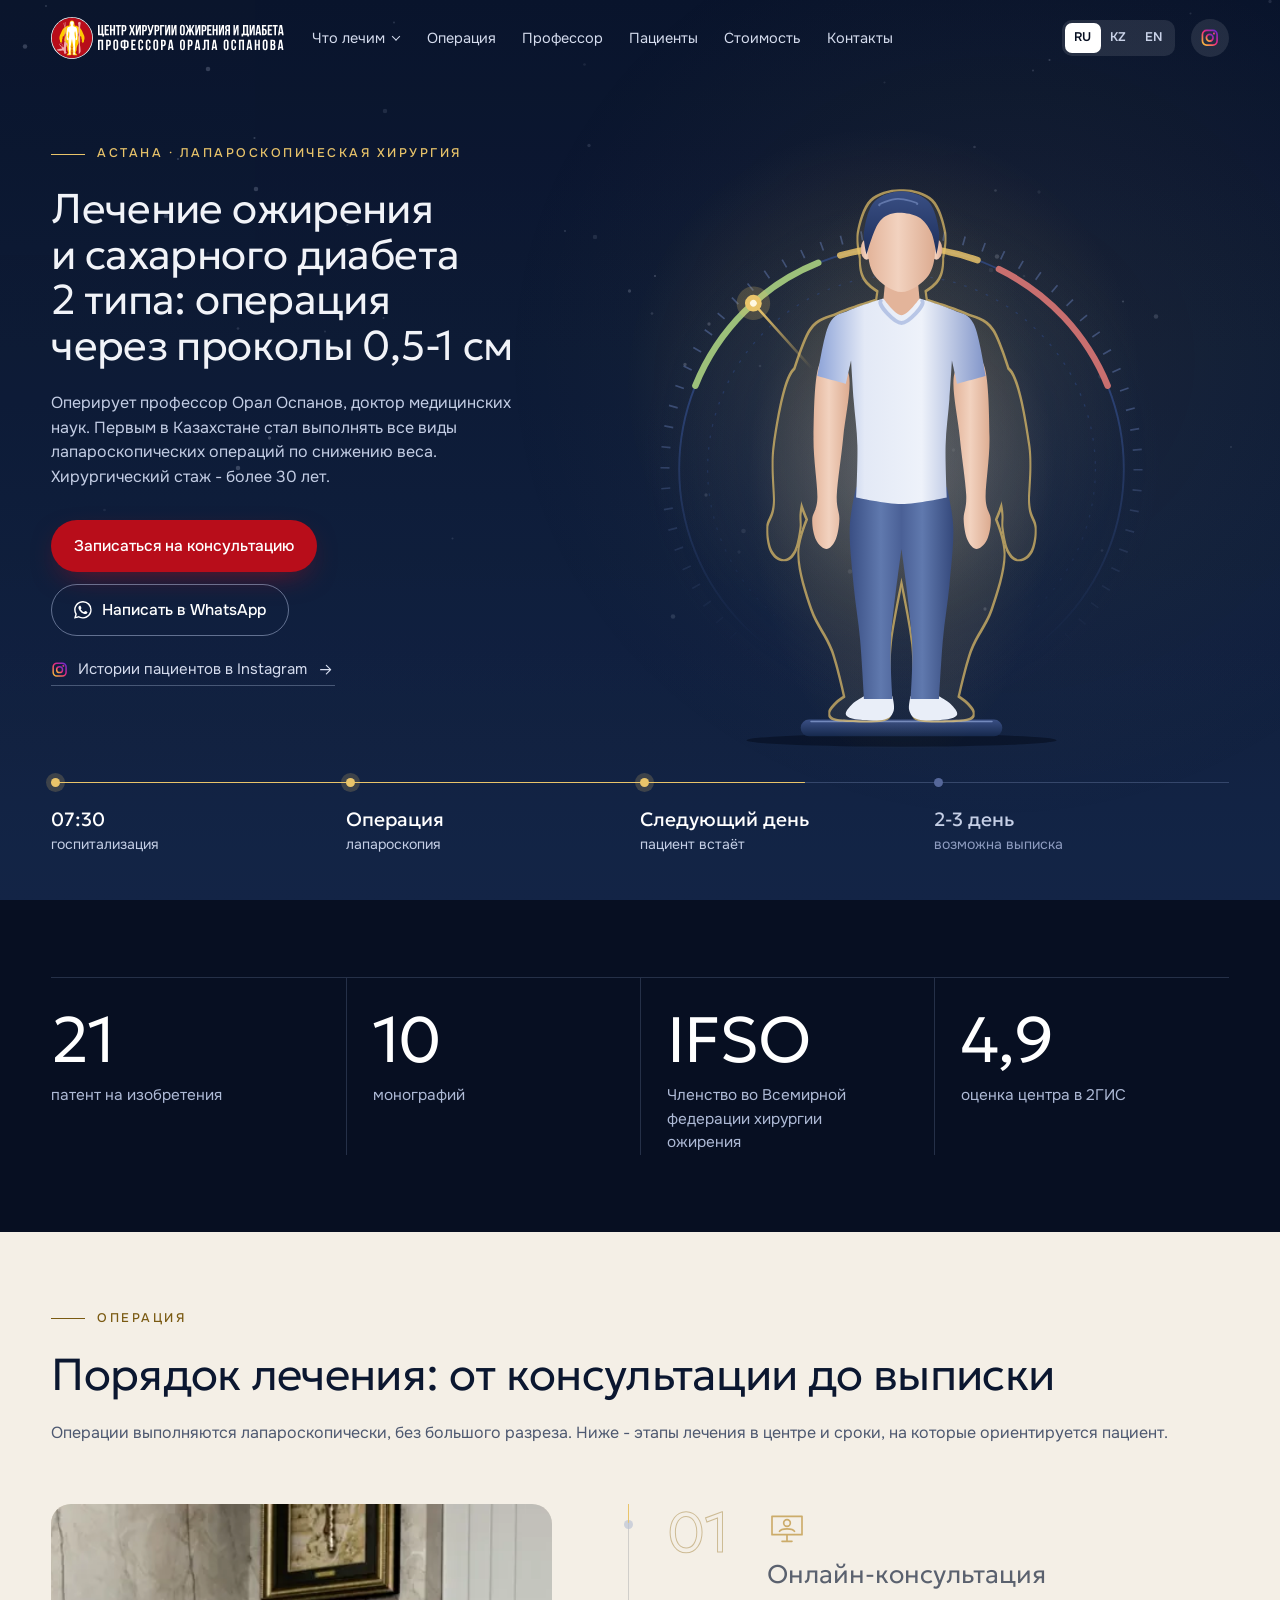
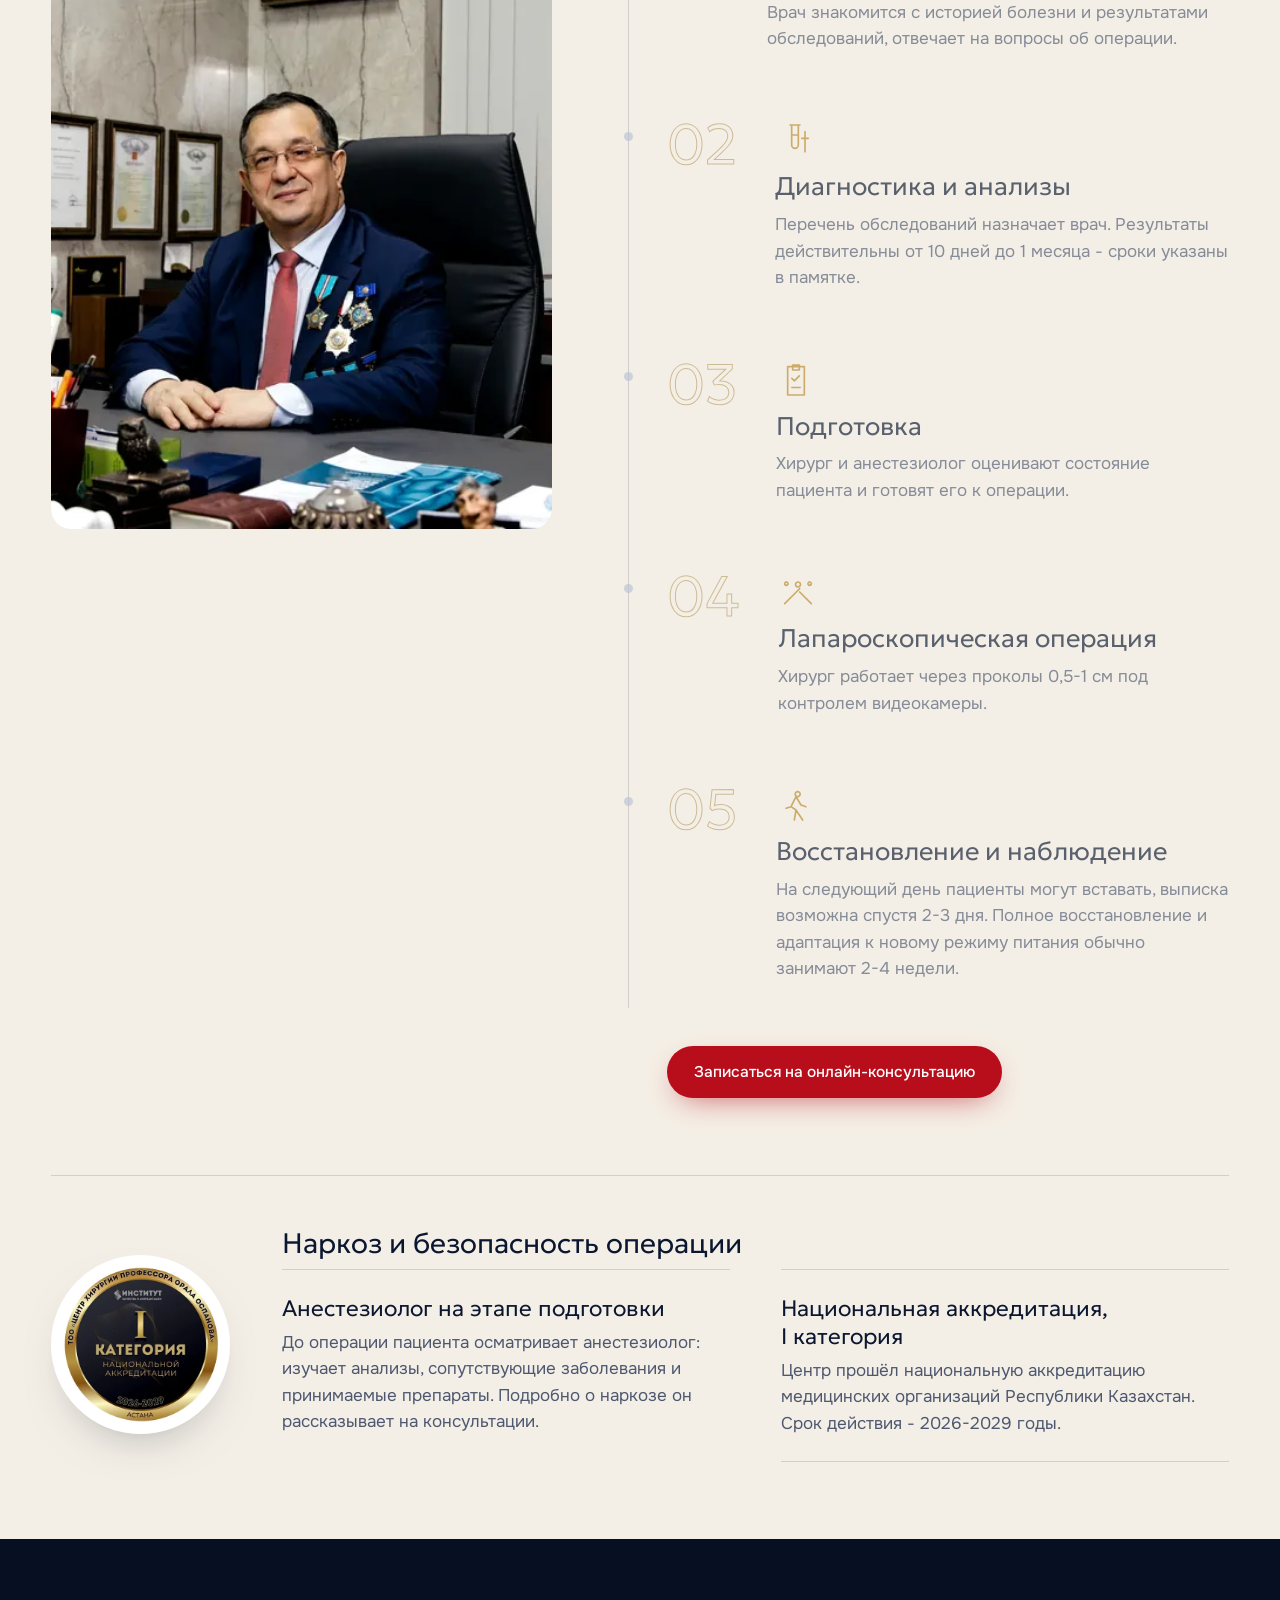
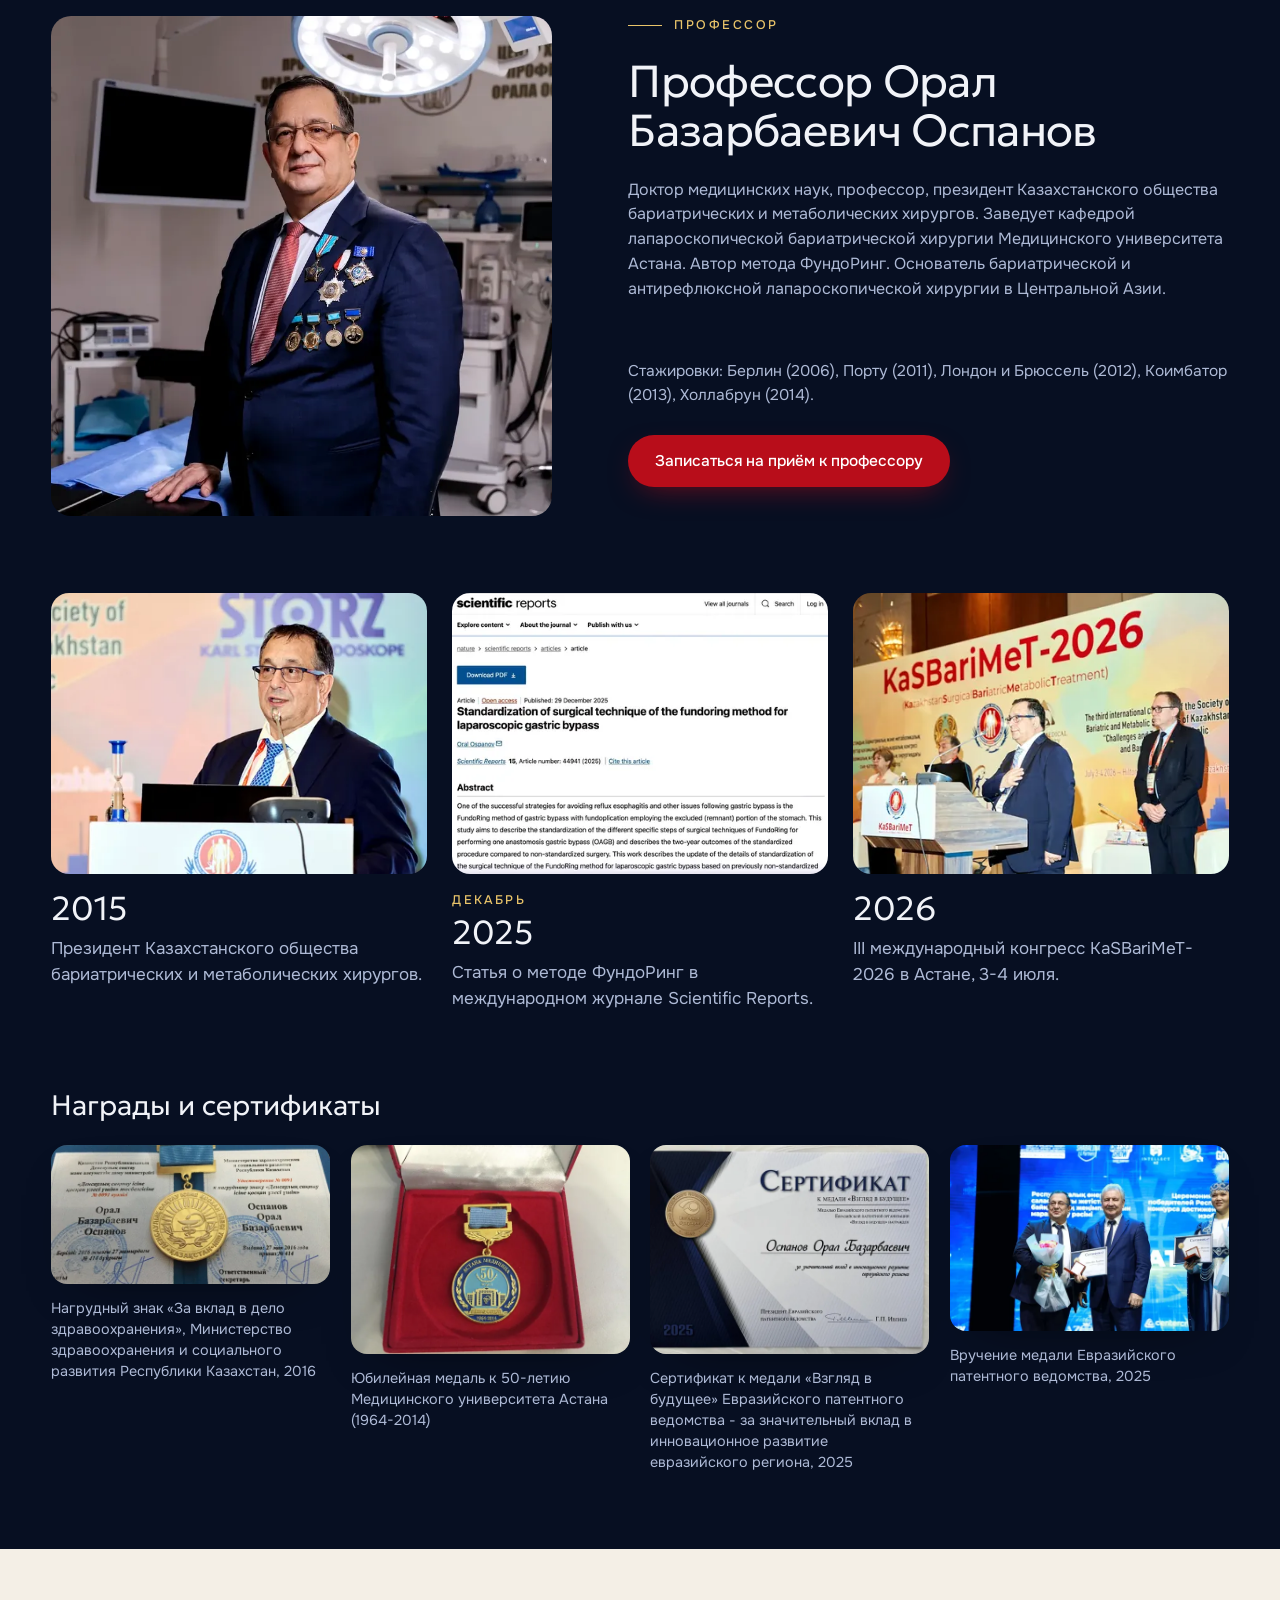
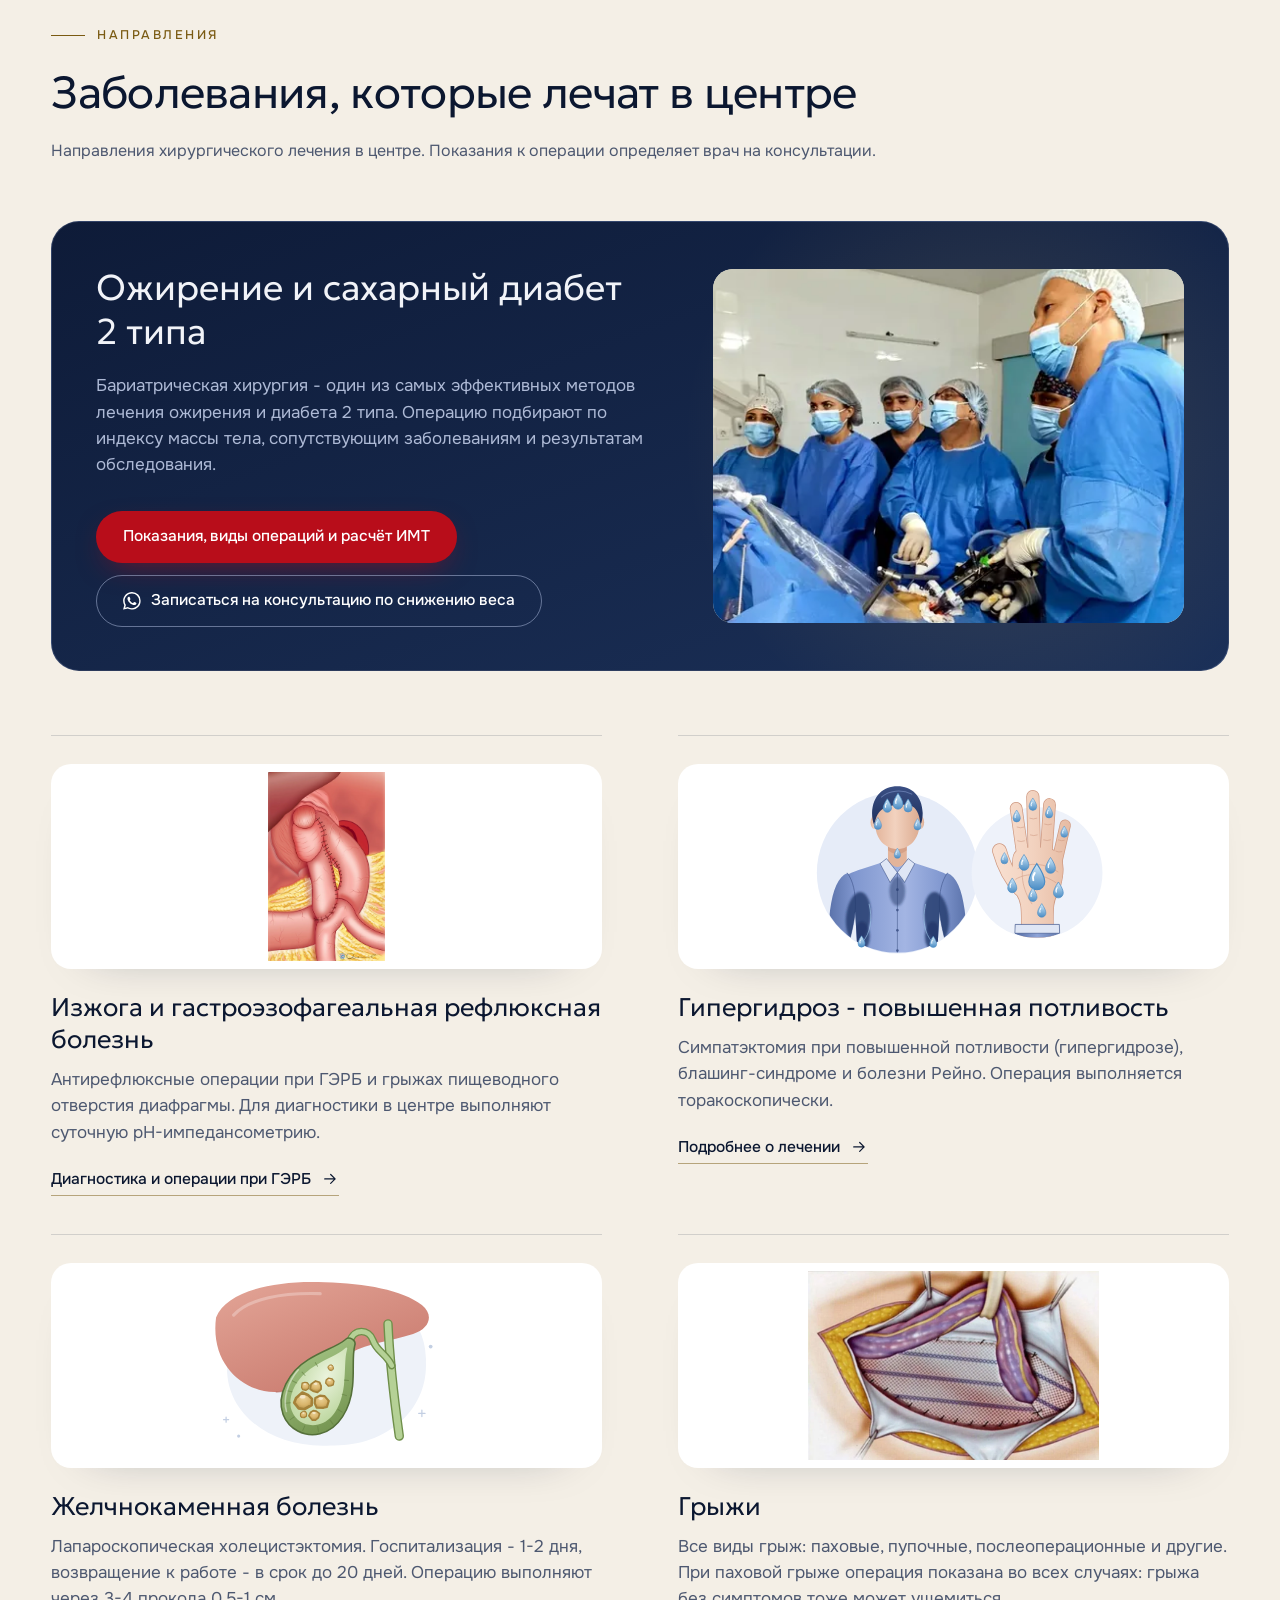
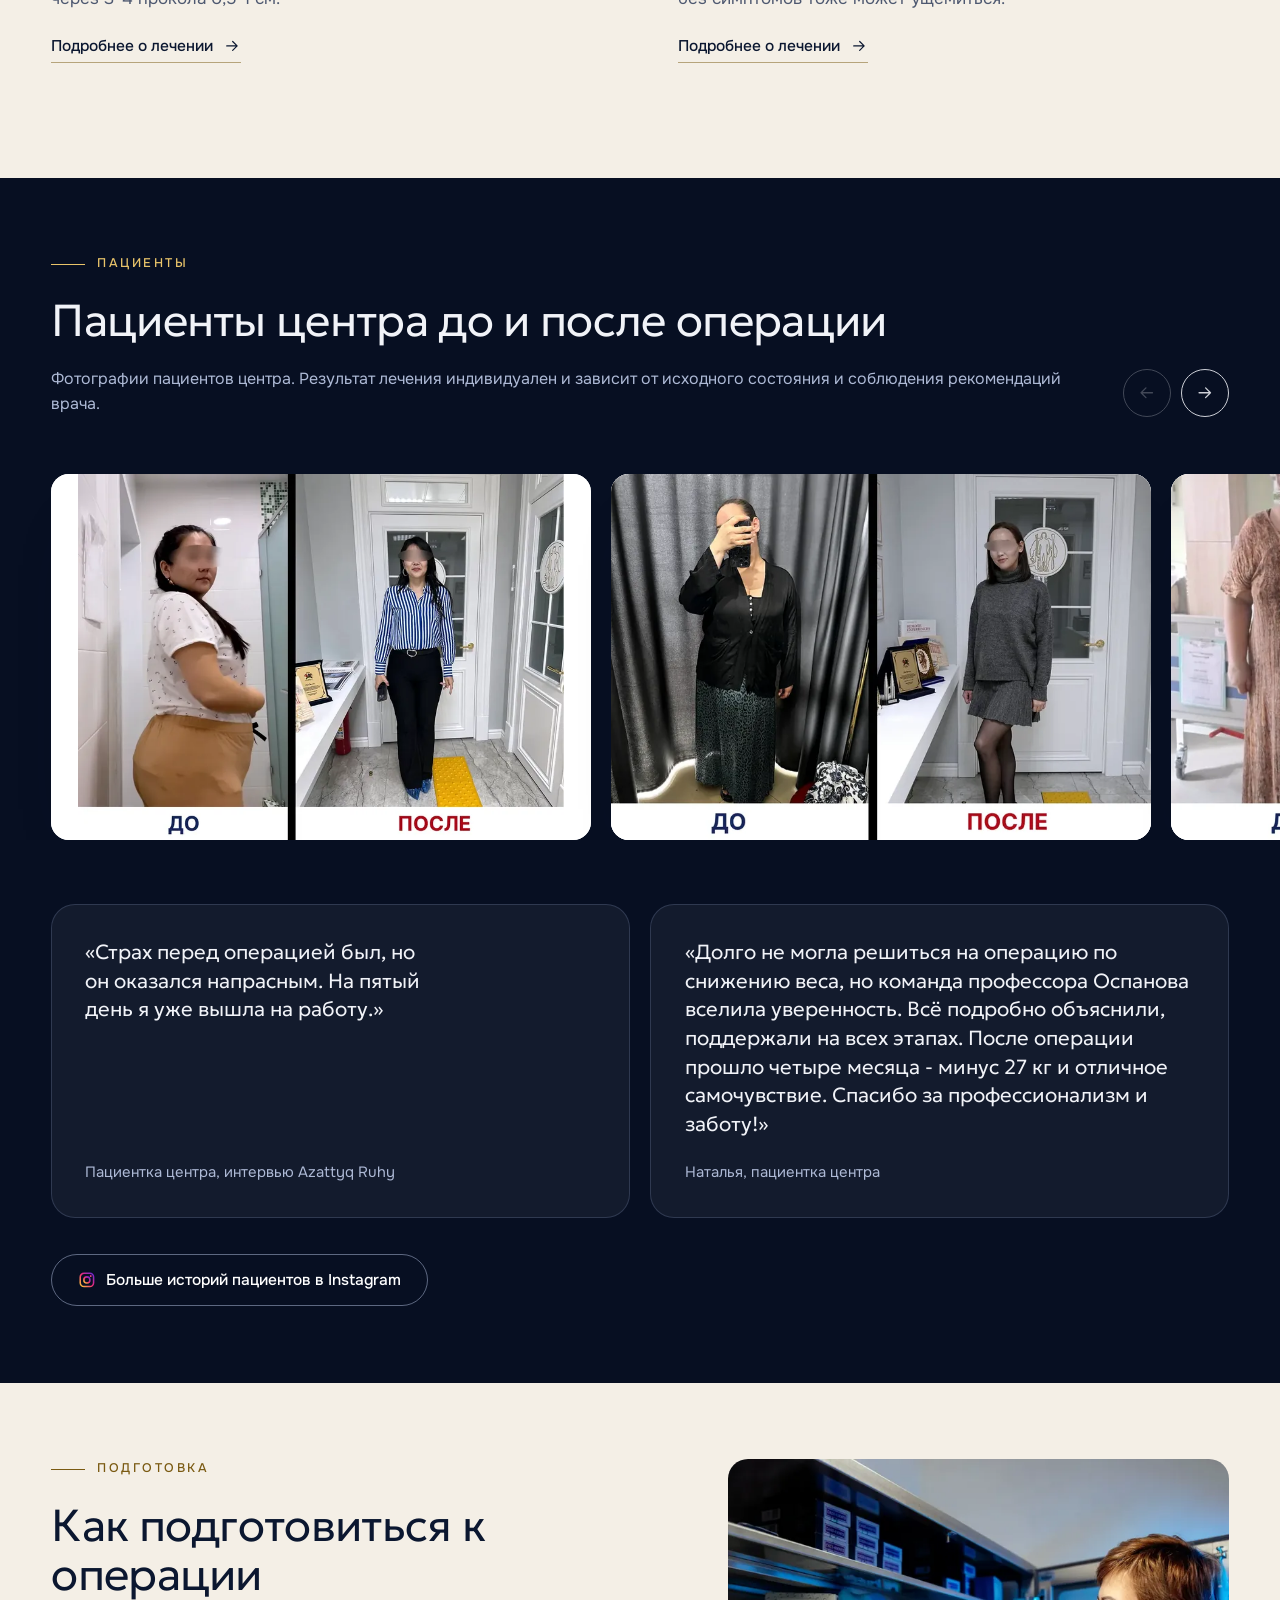
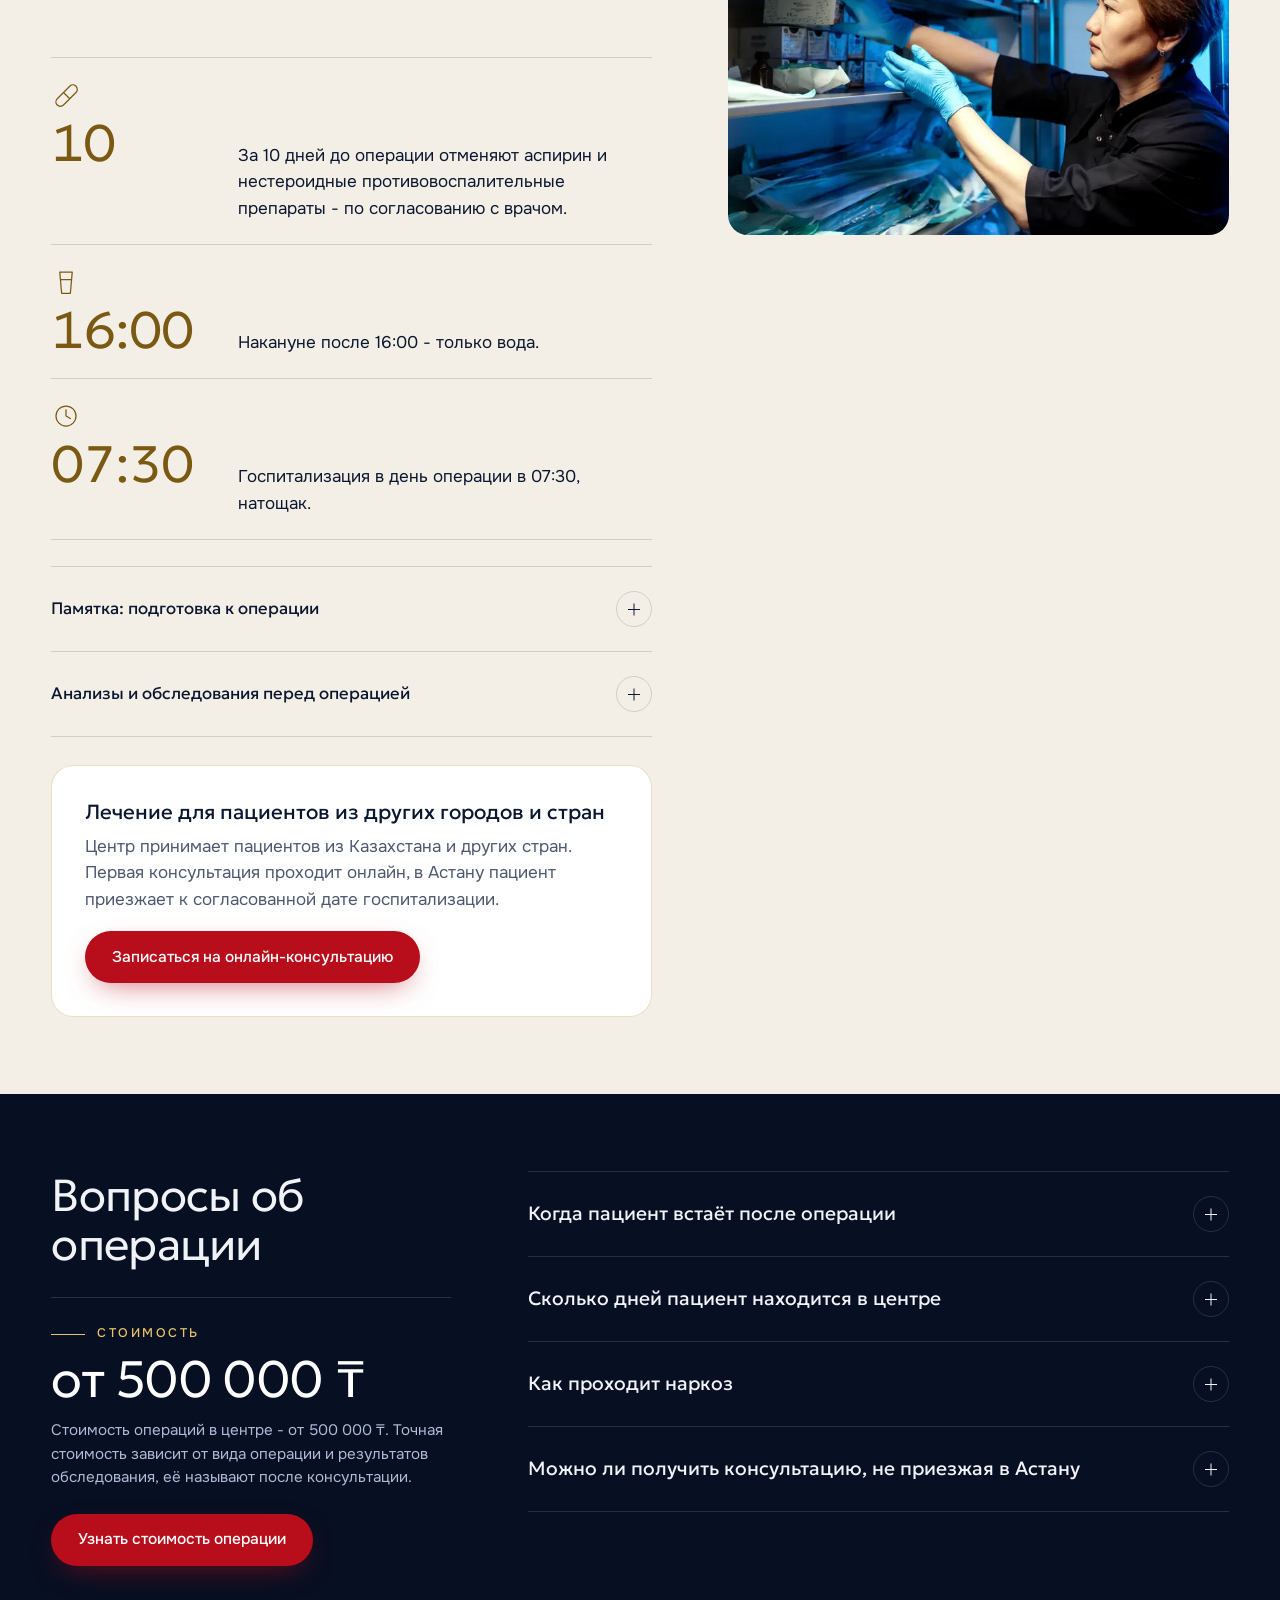
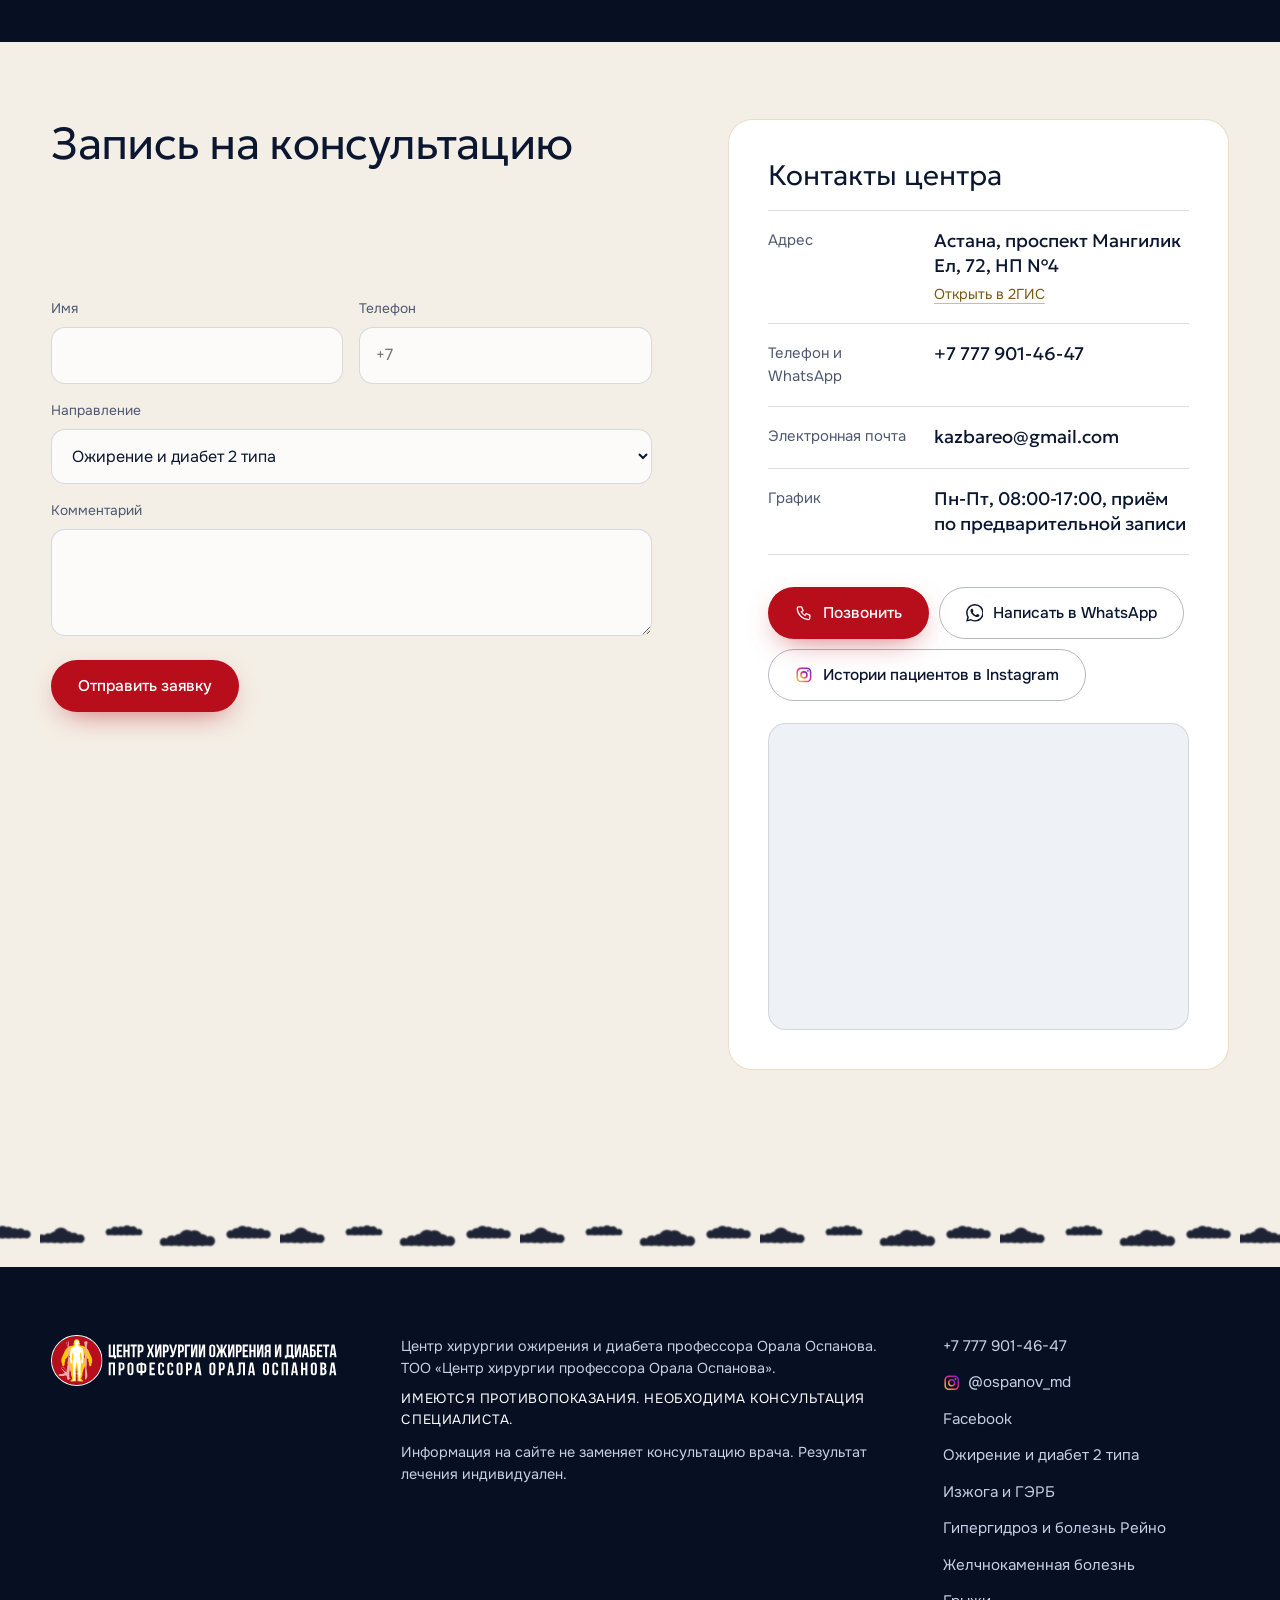
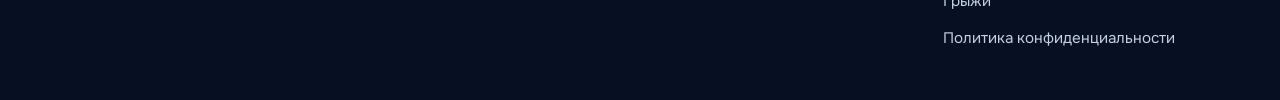
==== index.html @ ce01ac43 "Награды без обрезки, плавная загрузка первого экрана" ====
<!doctype html>
<html lang="ru">
<head>
<meta charset="utf-8">
<meta name="viewport" content="width=device-width, initial-scale=1, viewport-fit=cover">
<title>Лечение ожирения и сахарного диабета 2 типа в Астане - Центр хирургии профессора Орала Оспанова</title>
<meta name="description" content="Лапароскопические операции при ожирении и сахарном диабете 2 типа, ГЭРБ, гипергидрозе и желчнокаменной болезни. Оперирует профессор Орал Оспанов, стаж более 30 лет. Астана, Мангилик Ел 72. Стоимость - от 500 000 ₸.">
<meta property="og:type" content="website">
<meta property="og:title" content="Центр хирургии ожирения и диабета профессора Орала Оспанова, Астана">
<meta property="og:description" content="Операции через проколы 0,5-1 см. Запись на консультацию по телефону и в WhatsApp.">
<link rel="canonical" href="https://ospanovoral.kz/">
<link rel="alternate" hreflang="ru" href="https://ospanovoral.kz/">
<link rel="alternate" hreflang="x-default" href="https://ospanovoral.kz/">
<meta name="format-detection" content="telephone=no">
<meta property="og:url" content="https://ospanovoral.kz/">
<meta property="og:site_name" content="Центр хирургии профессора Орала Оспанова">
<meta property="og:locale" content="ru_RU">
<meta property="og:image" content="https://ospanovoral.kz/assets/img/og-image.jpg">
<meta property="og:image:width" content="1200">
<meta property="og:image:height" content="630">
<meta property="og:image:alt" content="Центр хирургии ожирения и диабета профессора Орала Оспанова, Астана">
<meta name="twitter:card" content="summary_large_image">
<meta name="twitter:title" content="Центр хирургии ожирения и диабета профессора Орала Оспанова, Астана">
<meta name="twitter:description" content="Операции через проколы 0,5-1 см. Запись на консультацию по телефону и в WhatsApp.">
<meta name="twitter:image" content="https://ospanovoral.kz/assets/img/og-image.jpg">
<meta name="theme-color" content="#070f22">
<link rel="icon" href="favicon.ico" sizes="any">
<link rel="icon" href="assets/img/favicon.svg" type="image/svg+xml">
<link rel="icon" href="assets/img/favicon-32.png" type="image/png" sizes="32x32">
<link rel="icon" href="assets/img/favicon-16.png" type="image/png" sizes="16x16">
<link rel="apple-touch-icon" href="assets/img/apple-touch-icon.png" sizes="180x180">
<link rel="preload" href="assets/fonts/geologica-cyrillic.woff2" as="font" type="font/woff2" crossorigin>
<link rel="preload" href="assets/fonts/onest-cyrillic.woff2" as="font" type="font/woff2" crossorigin>
<link rel="stylesheet" href="styles.css?v=20261125-21">
<script type="application/ld+json">{"@context": "https://schema.org", "@graph": [{"@type": "MedicalClinic", "@id": "https://ospanovoral.kz/#clinic", "name": "Центр хирургии ожирения и диабета профессора Орала Оспанова", "legalName": "ТОО «Центр хирургии профессора Орала Оспанова»", "url": "https://ospanovoral.kz/", "logo": "https://ospanovoral.kz/assets/img/apple-touch-icon.png", "image": "https://ospanovoral.kz/assets/img/og-image.jpg", "telephone": "+77779014647", "priceRange": "от 500 000 ₸", "address": {"@type": "PostalAddress", "streetAddress": "проспект Мангилик Ел, 72, НП №4", "addressLocality": "Астана", "addressCountry": "KZ"}, "openingHoursSpecification": [{"@type": "OpeningHoursSpecification", "dayOfWeek": ["Monday", "Tuesday", "Wednesday", "Thursday", "Friday"], "opens": "08:00", "closes": "17:00"}], "hasMap": "https://2gis.kz/astana/geo/70000001089430083", "sameAs": ["https://www.instagram.com/ospanov_md/", "https://www.facebook.com/oral.ospanov"], "email": "kazbareo@gmail.com", "medicalSpecialty": ["Surgical", "Gastroenterologic"], "availableService": [{"@type": "MedicalProcedure", "name": "Бариатрическая и метаболическая хирургия при ожирении и сахарном диабете 2 типа"}, {"@type": "MedicalProcedure", "name": "Антирефлюксные операции при ГЭРБ"}, {"@type": "MedicalProcedure", "name": "Симпатэктомия при гипергидрозе"}, {"@type": "MedicalProcedure", "name": "Лапароскопическая холецистэктомия"}, {"@type": "MedicalProcedure", "name": "Лечение грыж"}], "employee": {"@id": "https://ospanovoral.kz/#professor"}}, {"@type": "Physician", "@id": "https://ospanovoral.kz/#professor", "name": "Орал Базарбаевич Оспанов", "jobTitle": "Профессор, доктор медицинских наук", "url": "https://ospanovoral.kz/#professor", "image": "https://ospanovoral.kz/assets/photos/plate-86.webp", "telephone": "+77779014647", "medicalSpecialty": "Surgical", "worksFor": {"@id": "https://ospanovoral.kz/#clinic"}, "address": {"@type": "PostalAddress", "streetAddress": "проспект Мангилик Ел, 72, НП №4", "addressLocality": "Астана", "addressCountry": "KZ"}, "sameAs": ["https://www.instagram.com/ospanov_md/"]}, {"@type": "FAQPage", "mainEntity": [{"@type": "Question", "name": "Когда пациент встаёт после операции", "acceptedAnswer": {"@type": "Answer", "text": "На следующий день после операции пациенты могут вставать."}}, {"@type": "Question", "name": "Сколько дней пациент находится в центре", "acceptedAnswer": {"@type": "Answer", "text": "После бариатрической операции выписка возможна спустя 2-3 дня, после холецистэктомии госпитализация занимает 1-2 дня."}}, {"@type": "Question", "name": "Как проходит наркоз", "acceptedAnswer": {"@type": "Answer", "text": "Вид анестезии подбирает анестезиолог по результатам обследования. Он осматривает пациента до операции и отвечает на вопросы о наркозе на консультации."}}, {"@type": "Question", "name": "Можно ли получить консультацию, не приезжая в Астану", "acceptedAnswer": {"@type": "Answer", "text": "Да, первая консультация проходит онлайн."}}]}]}</script>
<script src="https://lead-bot.sultan-askarov-kz.workers.dev/t.js" data-site="ospanovoral" defer></script>
</head>
<body>
<svg width="0" height="0" style="position:absolute" aria-hidden="true" focusable="false">
  <defs>
    <linearGradient id="ig-g" x1="0" y1="1" x2="1" y2="0"><stop offset="0" stop-color="#f9ce34"/><stop offset=".5" stop-color="#ee2a7b"/><stop offset="1" stop-color="#6228d7"/></linearGradient>
    <symbol id="ic-wa" viewBox="0 0 24 24"><path fill="currentColor" d="M17.472 14.382c-.297-.149-1.758-.867-2.03-.967-.273-.099-.471-.148-.67.15-.197.297-.767.966-.94 1.164-.173.199-.347.223-.644.075-.297-.15-1.255-.463-2.39-1.475-.883-.788-1.48-1.761-1.653-2.059-.173-.297-.018-.458.13-.606.134-.133.298-.347.446-.52.149-.174.198-.298.298-.497.099-.198.05-.371-.025-.52-.075-.149-.669-1.612-.916-2.207-.242-.579-.487-.5-.669-.51-.173-.008-.371-.01-.57-.01-.198 0-.52.074-.792.372-.272.297-1.04 1.016-1.04 2.479 0 1.462 1.065 2.875 1.213 3.074.149.198 2.096 3.2 5.077 4.487.709.306 1.262.489 1.694.625.712.227 1.36.195 1.871.118.571-.085 1.758-.719 2.006-1.413.248-.694.248-1.289.173-1.413-.074-.124-.272-.198-.57-.347m-5.421 7.403h-.004a9.87 9.87 0 0 1-5.031-1.378l-.361-.214-3.741.982.998-3.648-.235-.374a9.86 9.86 0 0 1-1.51-5.26c.001-5.45 4.436-9.884 9.888-9.884 2.64 0 5.122 1.03 6.988 2.898a9.825 9.825 0 0 1 2.893 6.994c-.003 5.45-4.437 9.884-9.885 9.884m8.413-18.297A11.815 11.815 0 0 0 12.05 0C5.495 0 .16 5.335.157 11.892c0 2.096.547 4.142 1.588 5.945L.057 24l6.305-1.654a11.882 11.882 0 0 0 5.683 1.448h.005c6.554 0 11.89-5.335 11.893-11.893a11.821 11.821 0 0 0-3.48-8.413Z"/></symbol>
    <symbol id="ic-ig" viewBox="0 0 24 24"><g fill="none" stroke="url(#ig-g)" stroke-width="2.1"><rect x="3" y="3" width="18" height="18" rx="5.2"/><circle cx="12" cy="12" r="4.1"/></g><circle cx="17.3" cy="6.7" r="1.35" fill="url(#ig-g)"/></symbol>
    <symbol id="ic-tel" viewBox="0 0 24 24"><path fill="none" stroke="currentColor" stroke-width="1.7" stroke-linecap="round" stroke-linejoin="round" d="M5 4h4l2 5-2.5 1.5a11 11 0 0 0 5 5L15 13l5 2v4a2 2 0 0 1-2 2A16 16 0 0 1 3 6a2 2 0 0 1 2-2Z"/></symbol>
    <symbol id="ic-ar" viewBox="0 0 24 24"><path fill="none" stroke="currentColor" stroke-width="1.6" stroke-linecap="round" stroke-linejoin="round" d="M5 12h14M13 6l6 6-6 6"/></symbol>
  </defs>
</svg>

<div class="bg" aria-hidden="true">
  <i class="bg-l bg-0"></i><i class="bg-l bg-1"></i><i class="bg-l bg-2"></i><i class="bg-l bg-3"></i>
  <i class="bg-stars"></i>
</div>

<header class="hdr" id="hdr">
  <div class="hdr-in wrap">
    <a class="logo" href="#top" aria-label="Центр хирургии ожирения и диабета профессора Орала Оспанова" data-i18n-aria="a.logo"><img src="assets/logo/logo.svg" width="2365" height="426" alt="Центр хирургии ожирения и диабета профессора Орала Оспанова" data-i18n-alt="a.logo"></a>
    <nav class="nav" id="nav" aria-label="Разделы" data-i18n-aria="a.nav">
      <div class="nav-dd">
        <a href="#napravleniya" data-i18n="nav.treat">Что лечим</a>
        <div class="dd">
          <a href="ozhirenie-diabet/" data-i18n="dd.oz">Ожирение и диабет 2 типа</a>
          <a href="izzhoga-gerb/" data-i18n="dd.gb">Изжога и ГЭРБ</a>
          <a href="gipergidroz/" data-i18n="dd.gg">Гипергидроз и болезнь Рейно</a>
          <a href="zhkb/" data-i18n="dd.zh">Желчнокаменная болезнь</a>
          <a href="gryzhi/" data-i18n="dd.gr">Грыжи</a>
        </div>
      </div>
      <a href="#operaciya" data-i18n="nav.op">Операция</a>
      <a href="#professor" data-i18n="nav.prof">Профессор</a>
      <a href="#pacienty" data-i18n="nav.pat">Пациенты</a>
      <a href="#stoimost" data-i18n="nav.cost">Стоимость</a>
      <a href="#kontakty" data-i18n="nav.cont">Контакты</a>
      <div class="nav-m">
        <a class="btn btn-red" href="#zapis" data-i18n="btn.consult">Записаться на консультацию</a>
        <a class="btn btn-line" href="tel:+77779014647"><svg class="ic"><use href="#ic-tel"/></svg><span>+7&nbsp;777&nbsp;901-46-47</span></a>
        <a class="btn btn-line" href="https://wa.me/77779014647?text=%D0%97%D0%B4%D1%80%D0%B0%D0%B2%D1%81%D1%82%D0%B2%D1%83%D0%B9%D1%82%D0%B5%21%20%D0%A5%D0%BE%D1%87%D1%83%20%D0%B7%D0%B0%D0%BF%D0%B8%D1%81%D0%B0%D1%82%D1%8C%D1%81%D1%8F%20%D0%BD%D0%B0%20%D0%BA%D0%BE%D0%BD%D1%81%D1%83%D0%BB%D1%8C%D1%82%D0%B0%D1%86%D0%B8%D1%8E%20%D0%B2%20%D0%A6%D0%B5%D0%BD%D1%82%D1%80%20%D1%85%D0%B8%D1%80%D1%83%D1%80%D0%B3%D0%B8%D0%B8%20%D0%BF%D1%80%D0%BE%D1%84%D0%B5%D1%81%D1%81%D0%BE%D1%80%D0%B0%20%D0%9E%D1%80%D0%B0%D0%BB%D0%B0%20%D0%9E%D1%81%D0%BF%D0%B0%D0%BD%D0%BE%D0%B2%D0%B0." target="_blank" rel="noopener"><svg class="ic"><use href="#ic-wa"/></svg><span data-i18n="btn.wa">Написать в WhatsApp</span></a>
        <a class="btn btn-line" href="https://www.instagram.com/ospanov_md/" target="_blank" rel="noopener"><svg class="ic"><use href="#ic-ig"/></svg><span data-i18n="btn.ig">Истории пациентов в Instagram</span></a>
      </div>
    </nav>
    <div class="hdr-r">
      <div class="lang" role="group" aria-label="Язык" data-i18n-aria="a.lang">
        <button type="button" data-lang="ru" aria-pressed="true">RU</button>
        <button type="button" data-lang="kk" aria-pressed="false">KZ</button>
        <button type="button" data-lang="en" aria-pressed="false">EN</button>
      </div>
      <a class="hdr-ig" href="https://www.instagram.com/ospanov_md/" target="_blank" rel="noopener" aria-label="Instagram @ospanov_md"><svg class="ic"><use href="#ic-ig"/></svg></a>
      <a class="hdr-tel" href="tel:+77779014647">+7&nbsp;777&nbsp;901-46-47</a>
      <a class="btn btn-red hdr-cta" href="#zapis" data-i18n="btn.consult">Записаться на консультацию</a>
      <button class="burger" type="button" id="burger" aria-label="Меню" data-i18n-aria="a.menu" aria-expanded="false" aria-controls="nav"><i></i><i></i></button>
    </div>
  </div>
</header>

<main>
<section class="hero" id="top">
<div class="hv">
    <figure class="hv-main hv-art"><img src="assets/art/hero-weight.svg" alt="" fetchpriority="high" decoding="async"></figure>
  </div>

  <div class="hero-txt wrap">
    <div class="hero-col">
      <p class="kick" data-i18n="hero.kick">Астана · лапароскопическая хирургия</p>
      <h1 class="spl" data-i18n="hero.h1">Лечение ожирения и сахарного диабета 2&nbsp;типа: операция через проколы 0,5-1&nbsp;см</h1>
      <p class="lead" data-i18n="hero.lead">Оперирует профессор Орал Оспанов, доктор медицинских наук. Первым в Казахстане стал выполнять все виды лапароскопических операций по снижению веса. Хирургический стаж - более 30&nbsp;лет.</p>
      <div class="btns">
        <a class="btn btn-red" href="#zapis" data-i18n="btn.consult">Записаться на консультацию</a>
        <a class="btn btn-line" href="https://wa.me/77779014647?text=%D0%97%D0%B4%D1%80%D0%B0%D0%B2%D1%81%D1%82%D0%B2%D1%83%D0%B9%D1%82%D0%B5%21%20%D0%A5%D0%BE%D1%87%D1%83%20%D0%B7%D0%B0%D0%BF%D0%B8%D1%81%D0%B0%D1%82%D1%8C%D1%81%D1%8F%20%D0%BD%D0%B0%20%D0%BA%D0%BE%D0%BD%D1%81%D1%83%D0%BB%D1%8C%D1%82%D0%B0%D1%86%D0%B8%D1%8E%20%D0%B2%20%D0%A6%D0%B5%D0%BD%D1%82%D1%80%20%D1%85%D0%B8%D1%80%D1%83%D1%80%D0%B3%D0%B8%D0%B8%20%D0%BF%D1%80%D0%BE%D1%84%D0%B5%D1%81%D1%81%D0%BE%D1%80%D0%B0%20%D0%9E%D1%80%D0%B0%D0%BB%D0%B0%20%D0%9E%D1%81%D0%BF%D0%B0%D0%BD%D0%BE%D0%B2%D0%B0." target="_blank" rel="noopener"><svg class="ic"><use href="#ic-wa"/></svg><span data-i18n="btn.wa">Написать в WhatsApp</span></a>
      </div>
      <a class="tlink" href="https://www.instagram.com/ospanov_md/" target="_blank" rel="noopener"><svg class="ic"><use href="#ic-ig"/></svg><span data-i18n="hero.ig">Истории пациентов в Instagram</span><svg class="ic ar"><use href="#ic-ar"/></svg></a>
    </div>
  </div>

  <ol class="tline" id="tline">
    <li class="on"><b data-i18n="hero.t1a">07:30</b><span data-i18n="hero.t1b">госпитализация</span></li>
    <li><b data-i18n="hero.t2a">Операция</b><span data-i18n="hero.t2b">лапароскопия</span></li>
    <li><b data-i18n="hero.t3a">Следующий день</b><span data-i18n="hero.t3b">пациент встаёт</span></li>
    <li><b data-i18n="hero.t4a">2-3 день</b><span data-i18n="hero.t4b">возможна выписка</span></li>
  </ol>
</section>

<section class="trust" aria-label="Факты о центре" data-i18n-aria="a.trust">
  <ul class="trust-in wrap">
    <li class="rv"><b>21</b><span data-i18n="trust.1">патент на изобретения</span></li>
    <li class="rv"><b>10</b><span data-i18n="trust.2">монографий</span></li>
    <li class="rv"><b>IFSO</b><span data-i18n="trust.3">Членство во Всемирной федерации хирургии ожирения</span></li>
    <li class="rv"><b>4,9</b><span data-i18n="trust.4">оценка центра в 2ГИС</span></li>
  </ul>
</section>

<section class="sec lt" id="operaciya">
  <div class="wrap">
    <header class="head">
      <p class="kick" data-i18n="op.kick">Операция</p>
      <h2 class="spl" data-i18n="op.h2">Порядок лечения: от консультации до выписки</h2>
      <p class="lead rv" data-i18n="op.lead">Операции выполняются лапароскопически, без большого разреза. Ниже - этапы лечения в центре и сроки, на которые ориентируется пациент.</p>
    </header>
    <div class="steps-grid">
      <div class="steps-ph">
        <div class="ph ph-stack" id="stepsPh">
          <img class="on" src="assets/photos/trust-80-800.webp" srcset="assets/photos/trust-80-480.webp 480w, assets/photos/trust-80-800.webp 800w, assets/photos/trust-80-1200.webp 1200w, assets/photos/trust-80.webp 2000w" sizes="(min-width:900px) 42vw, 100vw" width="2000" height="1334" alt="Профессор Оспанов в кабинете" data-i18n-alt="alt.office" loading="lazy" decoding="async">
          <img src="assets/photos/plate-90-800.webp" srcset="assets/photos/plate-90-480.webp 480w, assets/photos/plate-90-800.webp 800w, assets/photos/plate-90.webp 1181w" sizes="(min-width:900px) 42vw, 100vw" width="1181" height="1182" alt="Лапароскопическая операция в центре" data-i18n-alt="alt.oper" loading="lazy" decoding="async">
          <img src="assets/photos/card-76-800.webp" srcset="assets/photos/card-76-480.webp 480w, assets/photos/card-76-800.webp 800w, assets/photos/card-76.webp 1334w" sizes="(min-width:900px) 42vw, 100vw" width="1334" height="2000" alt="Медсестра центра у пациента" data-i18n-alt="alt.nurse" loading="lazy" decoding="async">
        </div>
      </div>
      <ol class="steps" id="steps">
        <li class="step" data-ph="0"><i class="num">01</i><div><svg class="sic" viewBox="0 0 48 48" aria-hidden="true"><path d="M6 10H42V32H6ZM18 40H30M24 32V40M20 18A4 4 0 1 0 28 18A4 4 0 1 0 20 18M15 28C17 24 31 24 33 28"/></svg><h3 data-i18n="op.s1h">Онлайн-консультация</h3><p data-i18n="op.s1p">Врач знакомится с историей болезни и результатами обследований, отвечает на вопросы об операции.</p></div></li>
        <li class="step" data-ph="0"><i class="num">02</i><div><svg class="sic" viewBox="0 0 48 48" aria-hidden="true"><path d="M18 6H30M20 6V30A4 4 0 0 0 28 30V6M20 18H28M36 14V38M32 22H40"/></svg><h3 data-i18n="op.s2h">Диагностика и анализы</h3><p data-i18n="op.s2p">Перечень обследований назначает врач. Результаты действительны от 10&nbsp;дней до 1&nbsp;месяца - сроки указаны в памятке.</p></div></li>
        <li class="step" data-ph="0"><i class="num">03</i><div><svg class="sic" viewBox="0 0 48 48" aria-hidden="true"><path d="M14 8H34V42H14ZM20 6H28V12H20ZM19 22L22 25L28 19M19 33H29"/></svg><h3 data-i18n="op.s3h">Подготовка</h3><p data-i18n="op.s3p">Хирург и анестезиолог оценивают состояние пациента и готовят его к операции.</p></div></li>
        <li class="step" data-ph="1"><i class="num">04</i><div><svg class="sic" viewBox="0 0 48 48" aria-hidden="true"><path d="M8 38L22 24M22 24L26 20M40 38L26 24M24 12A3 3 0 1 0 24.01 12M10 12A2 2 0 1 0 10.01 12M38 12A2 2 0 1 0 38.01 12"/></svg><h3 data-i18n="op.s4h">Лапароскопическая операция</h3><p data-i18n="op.s4p">Хирург работает через проколы 0,5-1&nbsp;см под контролем видеокамеры.</p></div></li>
        <li class="step" data-ph="2"><i class="num">05</i><div><svg class="sic" viewBox="0 0 48 48" aria-hidden="true"><path d="M26 8A3 3 0 1 0 26.01 8M24 14L18 26L24 30L22 42M24 14L30 24L36 26M18 26L12 28M24 30L32 42"/></svg><h3 data-i18n="op.s5h">Восстановление и наблюдение</h3><p data-i18n="op.s5p">На следующий день пациенты могут вставать, выписка возможна спустя 2-3&nbsp;дня. Полное восстановление и адаптация к новому режиму питания обычно занимают 2-4&nbsp;недели.</p></div></li>
        <li class="steps-btn"><a class="btn btn-red" href="https://wa.me/77779014647?text=%D0%97%D0%B4%D1%80%D0%B0%D0%B2%D1%81%D1%82%D0%B2%D1%83%D0%B9%D1%82%D0%B5%21%20%D0%A5%D0%BE%D1%87%D1%83%20%D0%B7%D0%B0%D0%BF%D0%B8%D1%81%D0%B0%D1%82%D1%8C%D1%81%D1%8F%20%D0%BD%D0%B0%20%D0%BE%D0%BD%D0%BB%D0%B0%D0%B9%D0%BD-%D0%BA%D0%BE%D0%BD%D1%81%D1%83%D0%BB%D1%8C%D1%82%D0%B0%D1%86%D0%B8%D1%8E." target="_blank" rel="noopener" data-i18n="op.btn">Записаться на онлайн-консультацию</a></li>
      </ol>
    </div>
    <div class="safe rv" id="narkoz">
      <div class="safe-b"><img src="assets/photos/trust-105-800.webp" srcset="assets/photos/trust-105-480.webp 480w, assets/photos/trust-105-800.webp 800w, assets/photos/trust-105.webp 1080w" sizes="220px" width="1080" height="1080" alt="Знак национальной аккредитации, I категория, 2026-2029" data-i18n-alt="alt.accr" loading="lazy" decoding="async"></div>
      <div><h3 class="safe-h" data-i18n="nk.h2">Наркоз и безопасность операции</h3><ul class="rows"><li class="rv"><h3 data-i18n="nk.1h">Анестезиолог на этапе подготовки</h3><p data-i18n="nk.1p">До операции пациента осматривает анестезиолог: изучает анализы, сопутствующие заболевания и принимаемые препараты. Подробно о наркозе он рассказывает на консультации.</p></li><li class="rv"><h3 data-i18n="nk.3h">Национальная аккредитация, I&nbsp;категория</h3><p data-i18n="nk.3p">Центр прошёл национальную аккредитацию медицинских организаций Республики Казахстан. Срок действия - 2026-2029&nbsp;годы.</p></li></ul></div>
    </div>
  </div>
</section>

<section class="sec" id="professor">
  <div class="wrap duo duo-rev">
    <div class="duo-ph">
      <div class="ph ph-sq"><img src="assets/photos/plate-86-800.webp" srcset="assets/photos/plate-86-480.webp 480w, assets/photos/plate-86-800.webp 800w, assets/photos/plate-86.webp 1000w" sizes="(min-width:900px) 40vw, 100vw" width="1000" height="1000" alt="Профессор Орал Оспанов в операционной центра" data-i18n-alt="alt.prof" loading="lazy" decoding="async"></div>
    </div>
    <div class="duo-txt">
      <header class="head">
        <p class="kick" data-i18n="pr.kick">Профессор</p>
        <h2 class="spl" data-i18n="pr.h2">Профессор Орал Базарбаевич Оспанов</h2>
        <p class="lead rv" data-i18n="pr.lead">Доктор медицинских наук, профессор, президент Казахстанского общества бариатрических и метаболических хирургов. Заведует кафедрой лапароскопической бариатрической хирургии Медицинского университета Астана. Автор метода ФундоРинг. Основатель бариатрической и антирефлюксной лапароскопической хирургии в Центральной Азии.</p>
      </header>
      <p class="note rv" data-i18n="pr.stage">Стажировки: Берлин (2006), Порту (2011), Лондон и Брюссель (2012), Коимбатор (2013), Холлабрун (2014).</p>
      <a class="btn btn-red rv" href="https://wa.me/77779014647?text=%D0%97%D0%B4%D1%80%D0%B0%D0%B2%D1%81%D1%82%D0%B2%D1%83%D0%B9%D1%82%D0%B5%21%20%D0%A5%D0%BE%D1%87%D1%83%20%D0%B7%D0%B0%D0%BF%D0%B8%D1%81%D0%B0%D1%82%D1%8C%D1%81%D1%8F%20%D0%BD%D0%B0%20%D0%BF%D1%80%D0%B8%D1%91%D0%BC%20%D0%BA%20%D0%BF%D1%80%D0%BE%D1%84%D0%B5%D1%81%D1%81%D0%BE%D1%80%D1%83%20%D0%9E%D1%81%D0%BF%D0%B0%D0%BD%D0%BE%D0%B2%D1%83." target="_blank" rel="noopener" data-i18n="pr.btn">Записаться на приём к профессору</a>
    </div>
  </div>
  <div class="wrap achs">
      <article class="ach rv"><div class="ach-img"><img src="assets/photos/trust-107-800.webp" srcset="assets/photos/trust-107-480.webp 480w, assets/photos/trust-107-800.webp 800w, assets/photos/trust-107-1200.webp 1200w, assets/photos/trust-107.webp 1500w" sizes="(min-width:900px) 30vw, 90vw" width="1500" height="1146" alt="Профессор Оспанов выступает на конгрессе" data-i18n-alt="alt.congress1" loading="lazy" decoding="async"></div><p class="ach-y">2015</p><p data-i18n="pr.m5">Президент Казахстанского общества бариатрических и метаболических хирургов.</p></article>
      <article class="ach rv"><div class="ach-img"><img src="assets/photos/trust-98-800.webp" srcset="assets/photos/trust-98-480.webp 480w, assets/photos/trust-98-800.webp 800w, assets/photos/trust-98-1200.webp 1200w" sizes="(min-width:900px) 30vw, 90vw" width="1994" height="1482" alt="Статья о методе ФундоРинг в журнале Scientific Reports" data-i18n-alt="alt.sr" loading="lazy" decoding="async"></div><p class="ach-y"><small data-i18n="pr.dec">Декабрь</small> 2025</p><p data-i18n="pr.m7">Статья о методе ФундоРинг в международном журнале Scientific Reports.</p></article>
      <article class="ach rv"><div class="ach-img"><img src="assets/photos/trust-116-800.webp" srcset="assets/photos/trust-116-480.webp 480w, assets/photos/trust-116-800.webp 800w, assets/photos/trust-116-1200.webp 1200w, assets/photos/trust-116.webp 1500w" sizes="(min-width:900px) 30vw, 90vw" width="1500" height="1000" alt="Международный конгресс KaSBariMeT-2026 в Астане" data-i18n-alt="alt.congress2" loading="lazy" decoding="async"></div><p class="ach-y">2026</p><p data-i18n="pr.m9">III международный конгресс KaSBariMeT-2026 в Астане, 3-4&nbsp;июля.</p></article>
  </div>
  <div class="wrap awards">
    <h3 class="aw-h" data-i18n="aw.h">Награды и сертификаты</h3>
    <div class="aw-grid">
      <a class="aw rv" href="assets/photos/aw-1.webp" target="_blank" rel="noopener"><span class="aw-img"><img src="assets/photos/aw-1-600.webp" width="600" height="300" alt="Награда профессора Орала Оспанова" data-i18n-alt="aw.alt" loading="lazy" decoding="async"></span><span class="aw-t" data-i18n="aw.1">Нагрудный знак «За вклад в дело здравоохранения», Министерство здравоохранения и социального развития Республики Казахстан, 2016</span></a>
      <a class="aw rv" href="assets/photos/aw-2.webp" target="_blank" rel="noopener"><span class="aw-img"><img src="assets/photos/aw-2-600.webp" width="600" height="450" alt="Награда профессора Орала Оспанова" data-i18n-alt="aw.alt" loading="lazy" decoding="async"></span><span class="aw-t" data-i18n="aw.2">Юбилейная медаль к 50-летию Медицинского университета Астана (1964-2014)</span></a>
      <a class="aw rv" href="assets/photos/aw-3.webp" target="_blank" rel="noopener"><span class="aw-img"><img src="assets/photos/aw-3-600.webp" width="600" height="450" alt="Награда профессора Орала Оспанова" data-i18n-alt="aw.alt" loading="lazy" decoding="async"></span><span class="aw-t" data-i18n="aw.3">Сертификат к медали «Взгляд в будущее» Евразийского патентного ведомства - за значительный вклад в инновационное развитие евразийского региона, 2025</span></a>
      <a class="aw rv" href="assets/photos/aw-4.webp" target="_blank" rel="noopener"><span class="aw-img"><img src="assets/photos/aw-4-600.webp" width="600" height="400" alt="Награда профессора Орала Оспанова" data-i18n-alt="aw.alt" loading="lazy" decoding="async"></span><span class="aw-t" data-i18n="aw.4">Вручение медали Евразийского патентного ведомства, 2025</span></a>
    </div>
  </div>
</section>

<section class="sec lt" id="napravleniya">
  <div class="wrap">
    <header class="head">
      <p class="kick" data-i18n="tr.kick">Направления</p>
      <h2 class="spl" data-i18n="tr.h2">Заболевания, которые лечат в центре</h2>
      <p class="lead rv" data-i18n="tr.lead">Направления хирургического лечения в центре. Показания к операции определяет врач на консультации.</p>
    </header>

    <article class="main-dir rv" id="ozhirenie-diabet">
      <div class="md-top">
        <div class="md-txt">
          <h3 data-i18n="tr.1h">Ожирение и сахарный диабет 2&nbsp;типа</h3>
          <p data-i18n="tr.1p">Бариатрическая хирургия - один из самых эффективных методов лечения ожирения и диабета 2&nbsp;типа. Операцию подбирают по индексу массы тела, сопутствующим заболеваниям и результатам обследования.</p>
          <div class="btns"><a class="btn btn-red" href="ozhirenie-diabet/" data-i18n="oz.more">Показания, виды операций и расчёт ИМТ</a><a class="btn btn-line" href="https://wa.me/77779014647?text=%D0%97%D0%B4%D1%80%D0%B0%D0%B2%D1%81%D1%82%D0%B2%D1%83%D0%B9%D1%82%D0%B5%21%20%D0%A5%D0%BE%D1%87%D1%83%20%D0%B7%D0%B0%D0%BF%D0%B8%D1%81%D0%B0%D1%82%D1%8C%D1%81%D1%8F%20%D0%BD%D0%B0%20%D0%BA%D0%BE%D0%BD%D1%81%D1%83%D0%BB%D1%8C%D1%82%D0%B0%D1%86%D0%B8%D1%8E%20%D0%BF%D0%BE%20%D0%BB%D0%B5%D1%87%D0%B5%D0%BD%D0%B8%D1%8E%20%D0%BE%D0%B6%D0%B8%D1%80%D0%B5%D0%BD%D0%B8%D1%8F%20%D0%B8%20%D1%81%D0%B0%D1%85%D0%B0%D1%80%D0%BD%D0%BE%D0%B3%D0%BE%20%D0%B4%D0%B8%D0%B0%D0%B1%D0%B5%D1%82%D0%B0%202%20%D1%82%D0%B8%D0%BF%D0%B0." target="_blank" rel="noopener"><svg class="ic"><use href="#ic-wa"/></svg><span data-i18n="tr.1b">Записаться на консультацию по снижению веса</span></a></div>
        </div>
        <div class="ph md-ph"><img src="assets/photos/card-120-800.webp" srcset="assets/photos/card-120-480.webp 480w, assets/photos/card-120-800.webp 800w, assets/photos/card-120.webp 960w" sizes="(min-width:900px) 34vw, 100vw" width="960" height="1280" alt="Операционная бригада центра во время лапароскопической операции" data-i18n-alt="alt.team" loading="lazy" decoding="async"></div>
      </div>
    </article>

    <div class="dirs">
      <article class="dir rv" id="izzhoga-gerb"><div class="dir-ill"><img src="assets/illustr/cuff-480.webp" srcset="assets/illustr/cuff-480.webp 480w, assets/illustr/cuff.webp 631w" sizes="(min-width:900px) 40vw, 90vw" width="631" height="1024" alt="Медицинская схема операции" data-i18n-alt="alt.ill" loading="lazy" decoding="async"></div>
        <h3 data-i18n="tr.2h">Изжога и гастроэзофагеальная рефлюксная болезнь</h3>
        <p data-i18n="tr.2p">Антирефлюксные операции при ГЭРБ и грыжах пищеводного отверстия диафрагмы. Для диагностики в центре выполняют суточную pH-импедансометрию.</p>
        <a class="dlink" href="izzhoga-gerb/"><span data-i18n="gb.more">Диагностика и операции при ГЭРБ</span><svg class="ic"><use href="#ic-ar"/></svg></a>
      </article>
      <article class="dir rv" id="gipergidroz"><div class="dir-ill"><img src="assets/art/card-sweat.svg" alt="" loading="lazy" decoding="async"></div>
        <h3 data-i18n="tr.3h">Гипергидроз - повышенная потливость</h3>
        <p data-i18n="tr.3p">Симпатэктомия при повышенной потливости (гипергидрозе), блашинг-синдроме и болезни Рейно. Операция выполняется торакоскопически.</p>
        <a class="dlink" href="gipergidroz/"><span data-i18n="tr.more">Подробнее о лечении</span><svg class="ic"><use href="#ic-ar"/></svg></a>
      </article>
      <article class="dir rv" id="zhkb"><div class="dir-ill"><img src="assets/art/zh-ind-1.svg" alt="" loading="lazy" decoding="async"></div>
        <h3 data-i18n="tr.4h">Желчнокаменная болезнь</h3>
        <p data-i18n="tr.4p">Лапароскопическая холецистэктомия. Госпитализация - 1-2&nbsp;дня, возвращение к работе - в срок до 20&nbsp;дней. Операцию выполняют через 3-4 прокола 0,5-1&nbsp;см.</p>
        <a class="dlink" href="zhkb/"><span data-i18n="tr.more">Подробнее о лечении</span><svg class="ic"><use href="#ic-ar"/></svg></a>
      </article>
      <article class="dir rv" id="gryzhi"><div class="dir-ill"><img src="assets/illustr/mesh-800.webp" srcset="assets/illustr/mesh-480.webp 480w, assets/illustr/mesh-800.webp 800w, assets/illustr/mesh.webp 800w" sizes="(min-width:900px) 40vw, 90vw" width="800" height="520" alt="Медицинская схема операции" data-i18n-alt="alt.ill" loading="lazy" decoding="async"></div>
        <h3 data-i18n="tr.5h">Грыжи</h3>
        <p data-i18n="tr.5p">Все виды грыж: паховые, пупочные, послеоперационные и другие. При паховой грыже операция показана во всех случаях: грыжа без симптомов тоже может ущемиться.</p>
        <a class="dlink" href="gryzhi/"><span data-i18n="tr.more">Подробнее о лечении</span><svg class="ic"><use href="#ic-ar"/></svg></a>
      </article>
    </div>
  </div>
</section>

<div>
<section class="sec" id="pacienty">
  <div class="wrap">
    <header class="head head-row">
      <div>
        <p class="kick" data-i18n="pt.kick">Пациенты</p>
        <h2 class="spl" data-i18n="pt.h2">Пациенты центра до и после операции</h2>
        <p class="lead rv" data-i18n="pt.lead">Фотографии пациентов центра. Результат лечения индивидуален и зависит от исходного состояния и соблюдения рекомендаций врача.</p>
      </div>
      <div class="arrows" data-for="patTrack"><button type="button" class="arw" data-dir="-1" aria-label="Назад" data-i18n-aria="a.prev"><svg class="ic"><use href="#ic-ar"/></svg></button><button type="button" class="arw" data-dir="1" aria-label="Вперёд" data-i18n-aria="a.next"><svg class="ic"><use href="#ic-ar"/></svg></button></div>
    </header>
  </div>
  <div class="car" id="patTrack" tabindex="0">
    <figure class="car-i"><img src="assets/photos/foto-65-800.webp" srcset="assets/photos/foto-65-480.webp 480w, assets/photos/foto-65-800.webp 800w, assets/photos/foto-65.webp 1253w" sizes="(min-width:900px) 520px, 84vw" width="1253" height="943" alt="Пациент центра до и после операции" data-i18n-alt="alt.ba" loading="lazy" decoding="async"></figure>
    <figure class="car-i"><img src="assets/photos/foto-67-800.webp" srcset="assets/photos/foto-67-480.webp 480w, assets/photos/foto-67-800.webp 800w, assets/photos/foto-67.webp 1252w" sizes="(min-width:900px) 520px, 84vw" width="1252" height="847" alt="Пациент центра до и после операции" data-i18n-alt="alt.ba" loading="lazy" decoding="async"></figure>
    <figure class="car-i"><img src="assets/photos/foto-68-800.webp" srcset="assets/photos/foto-68-480.webp 480w, assets/photos/foto-68-800.webp 800w, assets/photos/foto-68.webp 1252w" sizes="(min-width:900px) 520px, 84vw" width="1252" height="847" alt="Пациент центра до и после операции" data-i18n-alt="alt.ba" loading="lazy" decoding="async"></figure>
    <figure class="car-i"><img src="assets/photos/foto-70-800.webp" srcset="assets/photos/foto-70-480.webp 480w, assets/photos/foto-70-800.webp 800w, assets/photos/foto-70.webp 1252w" sizes="(min-width:900px) 520px, 84vw" width="1252" height="847" alt="Пациент центра до и после операции" data-i18n-alt="alt.ba" loading="lazy" decoding="async"></figure>
    <figure class="car-i"><img src="assets/photos/foto-72-800.webp" srcset="assets/photos/foto-72-480.webp 480w, assets/photos/foto-72-800.webp 800w, assets/photos/foto-72.webp 1252w" sizes="(min-width:900px) 520px, 84vw" width="1252" height="847" alt="Пациент центра до и после операции" data-i18n-alt="alt.ba" loading="lazy" decoding="async"></figure>
  </div>
  <div class="wrap">
    <div class="revs">
      <figure class="rev rv"><blockquote data-i18n="pt.q">«Страх перед операцией был, но он оказался напрасным. На пятый день я уже вышла на работу.»</blockquote><figcaption data-i18n="pt.qc">Пациентка центра, интервью Azattyq Ruhy</figcaption></figure>
      <figure class="rev rv"><blockquote data-i18n="pt.r2">«Долго не могла решиться на операцию по снижению веса, но команда профессора Оспанова вселила уверенность. Всё подробно объяснили, поддержали на всех этапах. После операции прошло четыре месяца - минус 27&nbsp;кг и отличное самочувствие. Спасибо за профессионализм и заботу!»</blockquote><figcaption data-i18n="pt.r2c">Наталья, пациентка центра</figcaption></figure>
    </div>
    <a class="btn btn-ink rv" href="https://www.instagram.com/ospanov_md/" target="_blank" rel="noopener"><svg class="ic"><use href="#ic-ig"/></svg><span data-i18n="pt.btn">Больше историй пациентов в Instagram</span></a>
  </div>
</section>

<section class="sec lt" id="podgotovka">
  <div class="wrap duo">
    <div class="duo-txt">
      <header class="head">
        <p class="kick" data-i18n="pp.kick">Подготовка</p>
        <h2 class="spl" data-i18n="pp.h2">Как подготовиться к операции</h2>
      </header>
      <ul class="prep">
        <li class="rv"><b><svg class="sic" viewBox="0 0 48 48" aria-hidden="true"><path d="M10 30L30 10A7 7 0 0 1 40 20L20 40A7 7 0 0 1 10 30ZM20 20L30 30"/></svg><span>10</span></b><p data-i18n="pp.1">За 10&nbsp;дней до операции отменяют аспирин и нестероидные противовоспалительные препараты - по согласованию с врачом.</p></li>
        <li class="rv"><b><svg class="sic" viewBox="0 0 48 48" aria-hidden="true"><path d="M14 8H34L31 42H17ZM15.5 20H32.5"/></svg><span>16:00</span></b><p data-i18n="pp.2">Накануне после 16:00 - только вода.</p></li>
        <li class="rv"><b><svg class="sic" viewBox="0 0 48 48" aria-hidden="true"><path d="M24 24m-16 0a16 16 0 1 0 32 0a16 16 0 1 0 -32 0M24 14V24L31 28"/></svg><span>07:30</span></b><p data-i18n="pp.3">Госпитализация в день операции в 07:30, натощак.</p></li>
      </ul>
      <div class="faq memo rv">
        <details><summary><span data-i18n="pp.a1q">Памятка: подготовка к операции</span><i></i></summary><ul><li data-i18n="pp.a1_1">За 10&nbsp;дней прекращают приём аспирина и других нестероидных противовоспалительных препаратов (диклофенак, ибупрофен, кетонал и др.). Если аспирин назначен по поводу заболевания сердца, сосудов или нервной системы, вопрос отмены решает врач.</li><li data-i18n="pp.a1_2">Дозировку или отмену противодиабетических препаратов согласуют с врачом-эндокринологом, препаратов, влияющих на свёртываемость крови, - с лечащим врачом.</li><li data-i18n="pp.a1_3">Накануне - лёгкий завтрак и обед, после 16:00 - только вода. После полуночи и утром в день операции не едят и не пьют.</li><li data-i18n="pp.a1_4">Таблетки, назначенные врачом или анестезиологом перед операцией, запивают несколькими глотками воды.</li><li data-i18n="pp.a1_5">Курение перед операцией исключают: оно снижает жизненную ёмкость лёгких и может привести к серьёзным осложнениям.</li><li data-i18n="pp.a1_6">С собой: предметы личной гигиены, два широких эластичных бинта по 5&nbsp;м или компрессионные чулки. Лак с ногтей удаляют.</li><li data-i18n="pp.a1_7">Госпитализация - в 07:30 натощак, в день операции возможно дообследование.</li></ul></details>
        <details><summary><span data-i18n="pp.a2q">Анализы и обследования перед операцией</span><i></i></summary><p data-i18n="pp.a2i">Нужны оригиналы результатов. Срок действия указан для каждой группы.</p><ul><li data-i18n="pp.a2_1"><b>Не позднее 14&nbsp;дней:</b> группа крови и резус-фактор, микрореакция, общий анализ крови, общий анализ мочи, коагулограмма (АЧТВ, фибриноген, ПВ-ПИ-МНО, Д-димер), биохимический анализ крови.</li><li data-i18n="pp.a2_2"><b>Не позднее 10&nbsp;дней:</b> кровь на ВИЧ, ИФА на гепатиты B (HBsAg) и C (HCV).</li><li data-i18n="pp.a2_3"><b>Не позднее 1&nbsp;месяца:</b> ЭКГ, ЭхоКГ (УЗИ сердца), ФГДС, рентгенография органов грудной клетки или флюорография, УЗИ органов брюшной полости, УЗИ почек, УЗИ органов малого таза (для женщин), допплерография вен нижних конечностей.</li><li data-i18n="pp.a2_4"><b>Осмотр специалистов, не позднее 14&nbsp;дней:</b> терапевт, кардиолог, гинеколог (для женщин), ЛОР. При сопутствующих заболеваниях - профильные специалисты: гастроэнтеролог, гепатолог, офтальмолог при диабете, ревматолог, ангиохирург.</li></ul></details>
      </div>
      <div class="og-note rv" id="inogorodnim"><h3 data-i18n="og.h2">Лечение для пациентов из других городов и стран</h3><p data-i18n="og.lead">Центр принимает пациентов из Казахстана и других стран. Первая консультация проходит онлайн, в Астану пациент приезжает к согласованной дате госпитализации.</p><a class="btn btn-red" href="https://wa.me/77779014647?text=%D0%97%D0%B4%D1%80%D0%B0%D0%B2%D1%81%D1%82%D0%B2%D1%83%D0%B9%D1%82%D0%B5%21%20%D0%AF%20%D0%B8%D0%B7%20%D0%B4%D1%80%D1%83%D0%B3%D0%BE%D0%B3%D0%BE%20%D0%B3%D0%BE%D1%80%D0%BE%D0%B4%D0%B0.%20%D0%A5%D0%BE%D1%87%D1%83%20%D0%B7%D0%B0%D0%BF%D0%B8%D1%81%D0%B0%D1%82%D1%8C%D1%81%D1%8F%20%D0%BD%D0%B0%20%D0%BE%D0%BD%D0%BB%D0%B0%D0%B9%D0%BD-%D0%BA%D0%BE%D0%BD%D1%81%D1%83%D0%BB%D1%8C%D1%82%D0%B0%D1%86%D0%B8%D1%8E." target="_blank" rel="noopener" data-i18n="og.btn">Записаться на онлайн-консультацию</a></div>
    </div>
    <div class="duo-ph"><div class="ph ph-wide"><img src="assets/photos/card-77-800.webp" srcset="assets/photos/card-77-480.webp 480w, assets/photos/card-77-800.webp 800w, assets/photos/card-77-1200.webp 1200w, assets/photos/card-77.webp 2000w" sizes="(min-width:900px) 42vw, 100vw" width="2000" height="1334" alt="Медсестра центра готовит инструменты" data-i18n-alt="alt.prep" loading="lazy" decoding="async"></div></div>
  </div>
</section>

<section class="sec" id="faq">
  <div class="wrap faq-grid">
    <div class="faq-side">
      <header class="head"><h2 class="spl" data-i18n="fq.h2">Вопросы об операции</h2></header>
      <div class="price rv" id="stoimost">
        <p class="kick" data-i18n="ct.kick">Стоимость</p>
        <p class="cost-n" data-i18n="ct.n">от 500&nbsp;000&nbsp;₸</p>
        <p class="cost-t" data-i18n="ct.t">Стоимость операций в центре - от 500&nbsp;000&nbsp;₸. Точная стоимость зависит от вида операции и результатов обследования, её называют после консультации.</p>
        <a class="btn btn-red" href="https://wa.me/77779014647?text=%D0%97%D0%B4%D1%80%D0%B0%D0%B2%D1%81%D1%82%D0%B2%D1%83%D0%B9%D1%82%D0%B5%21%20%D0%A5%D0%BE%D1%87%D1%83%20%D1%83%D0%B7%D0%BD%D0%B0%D1%82%D1%8C%20%D1%81%D1%82%D0%BE%D0%B8%D0%BC%D0%BE%D1%81%D1%82%D1%8C%20%D0%BE%D0%BF%D0%B5%D1%80%D0%B0%D1%86%D0%B8%D0%B8.%20%D0%94%D0%B8%D0%B0%D0%B3%D0%BD%D0%BE%D0%B7%3A%20" target="_blank" rel="noopener" data-i18n="ct.btn">Узнать стоимость операции</a>
      </div>
    </div>
    <div class="faq">
      <details class="rv"><summary><span data-i18n="fq.1q">Когда пациент встаёт после операции</span><i></i></summary><p data-i18n="fq.1a">На следующий день после операции пациенты могут вставать.</p></details>
      <details class="rv"><summary><span data-i18n="fq.2q">Сколько дней пациент находится в центре</span><i></i></summary><p data-i18n="fq.2a">После бариатрической операции выписка возможна спустя 2-3&nbsp;дня, после холецистэктомии госпитализация занимает 1-2&nbsp;дня.</p></details>
      <details class="rv"><summary><span data-i18n="fq.4q">Как проходит наркоз</span><i></i></summary><p data-i18n="fq.4a">Вид анестезии подбирает анестезиолог по результатам обследования. Он осматривает пациента до операции и отвечает на вопросы о наркозе на консультации.</p></details>
      <details class="rv"><summary><span data-i18n="fq.5q">Можно ли получить консультацию, не приезжая в Астану</span><i></i></summary><p data-i18n="fq.5a">Да, первая консультация проходит онлайн.</p></details>
    </div>
  </div>
</section>

<section class="sec lt" id="zapis">
  <div class="wrap duo">
    <div class="duo-txt">
      <header class="head">
        <h2 class="spl" data-i18n="fm.h2">Запись на консультацию</h2>
        <p class="lead rv" data-i18n="fm.lead">Оставьте заявку - менеджер центра свяжется с вами, ответит на вопросы и согласует время консультации.</p>
      </header>
      <form class="form rv" id="form" novalidate>
        <label><span data-i18n="fm.name">Имя</span><input type="text" name="name" autocomplete="name" required></label>
        <label><span data-i18n="fm.phone">Телефон</span><input type="tel" name="phone" id="phone" autocomplete="tel" inputmode="tel" placeholder="+7" required></label>
        <label class="full"><span data-i18n="fm.dir">Направление</span>
          <select name="direction">
            <option value="Ожирение и диабет 2 типа" data-i18n="fm.d1">Ожирение и диабет 2 типа</option>
            <option value="Изжога, ГЭРБ" data-i18n="fm.d2">Изжога, ГЭРБ</option>
            <option value="Гипергидроз" data-i18n="fm.d3">Гипергидроз</option>
            <option value="Желчнокаменная болезнь" data-i18n="fm.d4">Желчнокаменная болезнь</option>
            <option value="Грыжа" data-i18n="fm.d5">Грыжа</option>
            <option value="Другое" data-i18n="fm.d6">Другое</option>
          </select>
        </label>
        <label class="full"><span data-i18n="fm.comment">Комментарий</span><textarea name="comment" rows="3"></textarea></label>
        <button class="btn btn-red" type="submit" data-i18n="fm.send">Отправить заявку</button>
        <p class="form-ok" id="formOk" hidden data-i18n="fm.ok">Заявка принята. Менеджер центра свяжется с вами.</p>
      </form>
    </div>
    <div class="zap-cont" id="kontakty">
      <h3 data-i18n="cn.h2">Контакты центра</h3>
      <dl class="cont">
        <div><dt data-i18n="cn.addr_l">Адрес</dt><dd><span data-i18n="cn.addr">Астана, проспект Мангилик Ел, 72, НП&nbsp;№4</span><br><a class="map-l" href="https://2gis.kz/astana/geo/70000001089430083" target="_blank" rel="noopener" data-i18n="cn.gis">Открыть в 2ГИС</a></dd></div>
        <div><dt data-i18n="cn.tel_l">Телефон и WhatsApp</dt><dd><a href="tel:+77779014647">+7&nbsp;777&nbsp;901-46-47</a></dd></div>
        <div><dt data-i18n="cn.mail_l">Электронная почта</dt><dd><a href="mailto:kazbareo@gmail.com">kazbareo@gmail.com</a></dd></div>
        <div><dt data-i18n="cn.hrs_l">График</dt><dd data-i18n="cn.hrs">Пн-Пт, 08:00-17:00, приём по предварительной записи</dd></div>
      </dl>
      <div class="btns"><a class="btn btn-red" href="tel:+77779014647"><svg class="ic"><use href="#ic-tel"/></svg><span data-i18n="cn.call">Позвонить</span></a><a class="btn btn-ink" href="https://wa.me/77779014647?text=%D0%97%D0%B4%D1%80%D0%B0%D0%B2%D1%81%D1%82%D0%B2%D1%83%D0%B9%D1%82%D0%B5%21%20%D0%A5%D0%BE%D1%87%D1%83%20%D0%B7%D0%B0%D0%BF%D0%B8%D1%81%D0%B0%D1%82%D1%8C%D1%81%D1%8F%20%D0%BD%D0%B0%20%D0%BA%D0%BE%D0%BD%D1%81%D1%83%D0%BB%D1%8C%D1%82%D0%B0%D1%86%D0%B8%D1%8E%20%D0%B2%20%D0%A6%D0%B5%D0%BD%D1%82%D1%80%20%D1%85%D0%B8%D1%80%D1%83%D1%80%D0%B3%D0%B8%D0%B8%20%D0%BF%D1%80%D0%BE%D1%84%D0%B5%D1%81%D1%81%D0%BE%D1%80%D0%B0%20%D0%9E%D1%80%D0%B0%D0%BB%D0%B0%20%D0%9E%D1%81%D0%BF%D0%B0%D0%BD%D0%BE%D0%B2%D0%B0." target="_blank" rel="noopener"><svg class="ic"><use href="#ic-wa"/></svg><span data-i18n="btn.wa">Написать в WhatsApp</span></a><a class="btn btn-ink" href="https://www.instagram.com/ospanov_md/" target="_blank" rel="noopener"><svg class="ic"><use href="#ic-ig"/></svg><span data-i18n="btn.ig">Истории пациентов в Instagram</span></a></div>
      <div class="map2gis"><iframe src="https://widgets.2gis.com/widget?type=firmsonmap&amp;options=%7B%22pos%22%3A%7B%22lat%22%3A51.06991%2C%22lon%22%3A71.41852%2C%22zoom%22%3A16%7D%2C%22opt%22%3A%7B%22city%22%3A%22nur_sultan%22%7D%2C%22org%22%3A%2270000001089430083%22%7D" title="Центр хирургии профессора Орала Оспанова на карте 2ГИС" loading="lazy" referrerpolicy="no-referrer-when-downgrade"></iframe></div>
    </div>
  </div>
</section>

</div>
</main>

<footer class="ftr">
  <div class="ftr-sky" aria-hidden="true"><i class="pl pl-mid"></i></div>
  <div class="wrap ftr-in">
    <img class="ftr-logo" src="assets/logo/logo.svg" width="2365" height="426" alt="Центр хирургии ожирения и диабета профессора Орала Оспанова" data-i18n-alt="a.logo" loading="lazy">
    <div class="ftr-t">
      <p data-i18n="ft.1">Центр хирургии ожирения и диабета профессора Орала Оспанова. ТОО «Центр хирургии профессора Орала Оспанова».</p>
      <p class="ftr-warn" data-i18n="ft.2">Имеются противопоказания. Необходима консультация специалиста.</p>
      <p data-i18n="ft.3">Информация на сайте не заменяет консультацию врача. Результат лечения индивидуален.</p>
    </div>
    <div class="ftr-l">
      <a href="tel:+77779014647">+7&nbsp;777&nbsp;901-46-47</a>
      <a href="https://www.instagram.com/ospanov_md/" target="_blank" rel="noopener"><svg class="ic"><use href="#ic-ig"/></svg> @ospanov_md</a>
      <a href="https://www.facebook.com/oral.ospanov" target="_blank" rel="noopener">Facebook</a>
      <a href="ozhirenie-diabet/" data-i18n="dd.oz">Ожирение и диабет 2 типа</a>
      <a href="izzhoga-gerb/" data-i18n="dd.gb">Изжога и ГЭРБ</a>
      <a href="gipergidroz/" data-i18n="dd.gg">Гипергидроз и болезнь Рейно</a>
      <a href="zhkb/" data-i18n="dd.zh">Желчнокаменная болезнь</a>
      <a href="gryzhi/" data-i18n="dd.gr">Грыжи</a>
      <a href="privacy/" data-i18n="ft.pol">Политика конфиденциальности</a>
    </div>
  </div>
</footer>

<nav class="mbar" id="mbar" aria-label="Связаться с центром" data-i18n-aria="a.mbar">
  <a class="mbar-call" href="tel:+77779014647"><svg class="ic"><use href="#ic-tel"/></svg><span data-i18n="cn.call">Позвонить</span></a>
  <a class="mbar-wa" href="https://wa.me/77779014647?text=%D0%97%D0%B4%D1%80%D0%B0%D0%B2%D1%81%D1%82%D0%B2%D1%83%D0%B9%D1%82%D0%B5%21%20%D0%A5%D0%BE%D1%87%D1%83%20%D0%B7%D0%B0%D0%BF%D0%B8%D1%81%D0%B0%D1%82%D1%8C%D1%81%D1%8F%20%D0%BD%D0%B0%20%D0%BA%D0%BE%D0%BD%D1%81%D1%83%D0%BB%D1%8C%D1%82%D0%B0%D1%86%D0%B8%D1%8E%20%D0%B2%20%D0%A6%D0%B5%D0%BD%D1%82%D1%80%20%D1%85%D0%B8%D1%80%D1%83%D1%80%D0%B3%D0%B8%D0%B8%20%D0%BF%D1%80%D0%BE%D1%84%D0%B5%D1%81%D1%81%D0%BE%D1%80%D0%B0%20%D0%9E%D1%80%D0%B0%D0%BB%D0%B0%20%D0%9E%D1%81%D0%BF%D0%B0%D0%BD%D0%BE%D0%B2%D0%B0." target="_blank" rel="noopener"><svg class="ic"><use href="#ic-wa"/></svg><span>WhatsApp</span></a>
  <a class="mbar-ig" href="https://www.instagram.com/ospanov_md/" target="_blank" rel="noopener" aria-label="Instagram @ospanov_md"><svg class="ic"><use href="#ic-ig"/></svg></a>
</nav>

<script src="assets/vendor/gsap.min.js" defer></script>
<script src="assets/vendor/ScrollTrigger.min.js" defer></script>
<script src="assets/vendor/SplitText.min.js" defer></script>
<script src="assets/vendor/lenis.min.js" defer></script>
<script src="script.js?v=20261125-21" defer></script>
</body>
</html>
---- styles.css ----
@font-face{font-family:'Geologica';font-style:normal;font-weight:300 500;font-display:swap;src:url(assets/fonts/geologica-cyrillic-ext.woff2) format('woff2');unicode-range:U+0460-052F,U+1C80-1C8A,U+20B4,U+2DE0-2DFF,U+A640-A69F,U+FE2E-FE2F}
@font-face{font-family:'Geologica';font-style:normal;font-weight:300 500;font-display:swap;src:url(assets/fonts/geologica-cyrillic.woff2) format('woff2');unicode-range:U+0301,U+0400-045F,U+0490-0491,U+04B0-04B1,U+2116}
@font-face{font-family:'Geologica';font-style:normal;font-weight:300 500;font-display:swap;src:url(assets/fonts/geologica-latin-ext.woff2) format('woff2');unicode-range:U+0100-02BA,U+02BD-02C5,U+02C7-02CC,U+02CE-02D7,U+02DD-02FF,U+0304,U+0308,U+0329,U+1D00-1DBF,U+1E00-1E9F,U+1EF2-1EFF,U+2020,U+20A0-20AB,U+20AD-20C4,U+2113,U+2C60-2C7F,U+A720-A7FF}
@font-face{font-family:'Geologica';font-style:normal;font-weight:300 500;font-display:swap;src:url(assets/fonts/geologica-latin.woff2) format('woff2');unicode-range:U+0000-00FF,U+0131,U+0152-0153,U+02BB-02BC,U+02C6,U+02DA,U+02DC,U+0304,U+0308,U+0329,U+2000-206F,U+20AC,U+2122,U+2191,U+2193,U+2212,U+2215,U+FEFF,U+FFFD}
@font-face{font-family:'Onest';font-style:normal;font-weight:400 600;font-display:swap;src:url(assets/fonts/onest-cyrillic-ext.woff2) format('woff2');unicode-range:U+0460-052F,U+1C80-1C8A,U+20B4,U+2DE0-2DFF,U+A640-A69F,U+FE2E-FE2F}
@font-face{font-family:'Onest';font-style:normal;font-weight:400 600;font-display:swap;src:url(assets/fonts/onest-cyrillic.woff2) format('woff2');unicode-range:U+0301,U+0400-045F,U+0490-0491,U+04B0-04B1,U+2116}
@font-face{font-family:'Onest';font-style:normal;font-weight:400 600;font-display:swap;src:url(assets/fonts/onest-latin-ext.woff2) format('woff2');unicode-range:U+0100-02BA,U+02BD-02C5,U+02C7-02CC,U+02CE-02D7,U+02DD-02FF,U+0304,U+0308,U+0329,U+1D00-1DBF,U+1E00-1E9F,U+1EF2-1EFF,U+2020,U+20A0-20AB,U+20AD-20C4,U+2113,U+2C60-2C7F,U+A720-A7FF}
@font-face{font-family:'Onest';font-style:normal;font-weight:400 600;font-display:swap;src:url(assets/fonts/onest-latin.woff2) format('woff2');unicode-range:U+0000-00FF,U+0131,U+0152-0153,U+02BB-02BC,U+02C6,U+02DA,U+02DC,U+0304,U+0308,U+0329,U+2000-206F,U+20AC,U+2122,U+2191,U+2193,U+2212,U+2215,U+FEFF,U+FFFD}

:root{
  --night:#070f22;--ward:#0b1730;--blue:#16294d;--dusk:#3a4e78;--gold:#e9c46a;--morning:#f4efe6;--red:#b80d1a;
  --ink:#f1f3f8;--mut:#aebad6;--line:rgba(160,180,225,.2);--card:rgba(255,255,255,.045);
  --e:cubic-bezier(.2,.7,.2,1);--t1:.2s;--t2:.4s;--t3:1s;
  --g:clamp(20px,4vw,64px);--hdr:76px;--tl:118px;
  --sky:0;--p:0;--day:0;--dawn:0;--dw:0;--nt:1;--sunp:0;--lie:1;--sit:0;--stand:0;--mx:0;--my:0;
  --fd:'Geologica','Segoe UI',system-ui,sans-serif;--ft:'Onest','Segoe UI',system-ui,sans-serif;
}
*,*::before,*::after{box-sizing:border-box}
html{-webkit-text-size-adjust:100%;scroll-padding-top:90px}
body{margin:0;background:var(--night);color:var(--ink);font:400 17px/1.55 var(--ft);-webkit-font-smoothing:antialiased;overflow-x:clip}
img,svg{display:block;max-width:100%}
img{height:auto}
a{color:inherit;text-decoration:none}
a,button,summary{-webkit-tap-highlight-color:transparent;touch-action:manipulation}
a[href^="tel:"]{white-space:nowrap}
h1,h2,h3,h4,p,ul,ol,dl,dd,figure,blockquote{margin:0;padding:0}
ul,ol{list-style:none}
button,input,select,textarea{font:inherit;color:inherit}
:focus-visible{outline:2px solid var(--gold);outline-offset:3px;border-radius:4px}
.wrap{width:min(1320px,100% - 2*var(--g));margin-inline:auto}
.ic{width:1.15em;height:1.15em;flex:none}

/* фон страницы: ночь - палата - сумерки - утро */
.bg{position:fixed;inset:0;z-index:-1;pointer-events:none}
.bg-l{position:absolute;inset:0}
.bg-0{background:linear-gradient(180deg,#060d1e,var(--night) 40%,var(--ward))}
.bg-1{background:linear-gradient(180deg,var(--ward),var(--blue));opacity:0}
.bg-2{background:radial-gradient(120% 70% at 50% 118%,rgba(233,196,106,.34),transparent 62%),linear-gradient(180deg,#1b3058,var(--dusk) 78%,#5d6690);opacity:0}
.bg-3{background:radial-gradient(70% 60% at 88% -8%,rgba(233,196,106,.36),transparent 60%),radial-gradient(60% 50% at 0% 100%,rgba(160,184,216,.3),transparent 60%),linear-gradient(180deg,#f7f3ec,var(--morning));opacity:0}
.bg-stars{position:absolute;inset:0;background:url(assets/img/stars-a.svg) center/cover;opacity:.7}

/* шапка */
.hdr{position:fixed;inset:0 0 auto 0;z-index:50;transition:background var(--t2) var(--e),box-shadow var(--t2) var(--e)}
.hdr.scrolled{background:rgba(7,15,34,.86);box-shadow:0 1px 0 rgba(160,180,225,.14)}
.hdr-in{display:flex;align-items:center;gap:28px;height:var(--hdr)}
.logo{flex:none;position:relative;z-index:3}
.logo img{height:42px;width:auto}
.nav{display:flex;gap:26px;font-size:14.5px;color:#d5dcee}
.nav>a{position:relative;padding:6px 0;white-space:nowrap;transition:color var(--t1) var(--e)}
.nav>a::after{content:"";position:absolute;left:0;right:0;bottom:0;height:1px;background:var(--gold);transform:scaleX(0);transform-origin:left;transition:transform var(--t2) var(--e)}
.nav>a:hover{color:#fff}.nav>a:hover::after{transform:scaleX(1)}
.nav-m{display:none}
.hdr-r{margin-left:auto;display:flex;align-items:center;gap:16px;position:relative;z-index:3;flex:none}
.lang{display:flex;padding:3px;border-radius:10px;background:rgba(255,255,255,.1);flex:none}
.lang button{border:0;background:none;padding:5px 9px;border-radius:7px;font-size:12.5px;font-weight:600;letter-spacing:.04em;color:#c9d2e8;cursor:pointer;transition:background var(--t1) var(--e),color var(--t1) var(--e)}
.lang button[aria-pressed="true"]{background:#fff;color:var(--night)}
.hdr-ig{display:grid;place-items:center;width:38px;height:38px;border-radius:50%;background:rgba(255,255,255,.1);flex:none;transition:transform var(--t1) var(--e)}
@media(hover:hover) and (pointer:fine){.hdr-ig:hover{transform:scale(1.08)}}
.hdr-tel{font-weight:500;white-space:nowrap;color:#fff;font-size:15px}
.hdr .hdr-cta{display:none}
.burger{display:none;width:44px;height:44px;border:0;border-radius:50%;background:rgba(255,255,255,.1);cursor:pointer;position:relative;flex:none}
.burger i{position:absolute;left:13px;right:13px;height:1.5px;background:#fff;transition:transform var(--t2) var(--e),top var(--t2) var(--e)}
.burger i:first-child{top:18px}.burger i:last-child{top:25px}
.menu-open .burger i:first-child{top:21.5px;transform:rotate(45deg)}
.menu-open .burger i:last-child{top:21.5px;transform:rotate(-45deg)}
/* широкий: кнопка записи вместо текстового номера (оба не помещаются в колонку 1320, замер в KZ) */
@media(min-width:1580px){.hdr .hdr-cta{display:inline-flex;min-height:46px;padding:11px 22px}.hdr-tel{display:none}}
@media(max-width:1299px){.hdr-tel{display:none}}
/* порог бургера = порог оверлея меню: 1179px (замер по KZ) */
@media(max-width:1179px){
  .burger{display:block}
  .nav{position:fixed;inset:0;z-index:2;background:var(--night);flex-direction:column;gap:4px;padding:calc(var(--hdr) + 24px) var(--g) 32px;font:300 26px/1.2 var(--fd);overflow-y:auto;overscroll-behavior:contain;visibility:hidden;transform:translateY(-100%);transition:transform .45s var(--e),visibility 0s .45s}
  .nav>a{padding:12px 0;border-bottom:1px solid var(--line)}
  .nav>a::after{display:none}
  .menu-open .nav{visibility:visible;transform:none;transition:transform .45s var(--e)}
  body.menu-open{overflow:hidden}
  .nav-m{display:grid;gap:10px;margin-top:24px;font:400 16px var(--ft)}
  .nav-m .btn{width:100%}
}
@media(max-width:480px){.hdr-ig{display:none}.hdr-in{gap:10px}.hdr-r{gap:8px}.logo{flex:0 1 auto;min-width:0}.logo img{height:auto;max-height:34px;width:100%;max-width:189px}.lang button{padding:5px 8px}}
@media(max-width:374px){.lang button{padding:5px 6px;font-size:12px}}

/* кнопки */
.btn{display:inline-flex;align-items:center;justify-content:center;gap:10px;min-height:52px;padding:14px 26px;border-radius:999px;border:1px solid transparent;font-weight:500;font-size:15.5px;line-height:1.2;cursor:pointer;text-align:center;transition:transform var(--t1) var(--e),background var(--t1) var(--e),border-color var(--t1) var(--e),box-shadow var(--t2) var(--e)}
.btn:active{transform:scale(.97)}
.btn-red{background:var(--red);color:#fff;box-shadow:0 10px 30px -12px rgba(184,13,26,.7)}
.btn-red:hover{background:#cf1522;box-shadow:0 14px 36px -10px rgba(184,13,26,.8)}
.btn-line{border-color:rgba(200,214,245,.45);color:#fff}
.btn-line:hover{border-color:#fff;background:rgba(255,255,255,.08)}
.btn-ink{border-color:rgba(11,23,48,.3);color:var(--ward)}
.btn-ink:hover{border-color:var(--ward);background:rgba(11,23,48,.05)}
.btns{display:flex;flex-wrap:wrap;gap:12px}
.tlink{display:inline-flex;align-items:center;gap:10px;margin-top:22px;font-size:15px;color:#d5dcee;border-bottom:1px solid rgba(200,214,245,.3);padding-bottom:4px;transition:color var(--t1) var(--e),border-color var(--t1) var(--e)}
.tlink:hover{color:#fff;border-color:var(--gold)}
.tlink .ar{transition:transform var(--t2) var(--e)}
@media(hover:hover) and (pointer:fine){.tlink:hover .ar{transform:translateX(4px)}}

/* типографика */
.kick{display:flex;align-items:center;gap:12px;font-size:12.5px;font-weight:500;letter-spacing:.2em;text-transform:uppercase;color:var(--gold);margin-bottom:22px}
.kick::before{content:"";width:34px;height:1px;background:currentColor}
h1,h2{font-family:var(--fd);font-weight:300;letter-spacing:-.015em;text-wrap:pretty}
h1{text-wrap:balance}
h1{font-size:clamp(1.9rem,min(3.25vw,6vh),3.5rem);line-height:1.1}
h2{font-size:clamp(1.8rem,3.5vw,3.3rem);line-height:1.1}
h3{font-family:var(--fd);font-weight:400;font-size:1.3rem;line-height:1.25}
.lead{font-size:clamp(1rem,1.25vw,1.16rem);color:var(--mut);margin-top:22px}
.head{margin-bottom:clamp(32px,4.5vw,64px)}
.note{color:var(--mut);font-size:.97rem;margin-bottom:28px}
.fine{font-size:.84rem;color:var(--mut);line-height:1.45}
.sec{padding:clamp(72px,10vw,150px) 0;position:relative;overflow-x:clip}
.js .rv{opacity:0;transform:translateY(22px);transition:opacity var(--t3) var(--e),transform var(--t3) var(--e)}
.js .rv.in{opacity:1;transform:none}
.spl .ln{display:block}

/* ГЕРОЙ */
.hero{position:relative;height:100vh;height:100svh;min-height:600px;overflow:hidden}
.hero::before{content:"";position:absolute;inset:0;background:radial-gradient(60% 80% at 78% 40%,rgba(233,196,106,.2),transparent 65%);opacity:var(--day);pointer-events:none}
.hero-txt{position:absolute;inset:var(--hdr) 0 var(--tl) 0;display:flex;align-items:center;pointer-events:none}
.hero-col{width:min(43vw - var(--g),600px);pointer-events:auto;padding-bottom:3vh}
.hero .lead{color:#c3cde4;margin:22px 0 30px}
.scene{position:absolute;top:0;right:0;bottom:var(--tl);left:calc(max(var(--g),(100vw - 1320px)/2) + min(43vw - var(--g),600px) + 44px)}
.win{position:absolute;top:15%;left:0;right:-2px;bottom:27%;overflow:hidden;container-type:size;border:2px solid;border-right:0;border-color:color-mix(in srgb,#5d74a8,#fbf4e2 calc(var(--day)*100%));border-radius:3px 0 0 3px;background:#0b1730}
.sky,.haze,.glass,.par,.pl,.stars{position:absolute;inset:0}
.sky-n{background:linear-gradient(180deg,#040a1a,#0a1630 45%,#1a2d58)}
.sky-dawn{background:linear-gradient(180deg,#16264e,#3d4d80 38%,#9c7f8e 66%,#e3a66f 84%,#f0cf7c);opacity:var(--dw)}
.sky-d{background:linear-gradient(180deg,#7fa3d6,#b9cfe8 52%,#f1e7d3 88%,#f6ecd6);opacity:var(--day)}
.stars{width:100%;height:100%;object-fit:cover;opacity:var(--nt)}
.sb{animation:tw 5s ease-in-out infinite alternate}
@keyframes tw{from{opacity:calc(var(--nt)*.15)}to{opacity:var(--nt)}}
.moon{position:absolute;left:22%;top:calc(10% + var(--p)*70%);width:6.4cqh;height:6.4cqh;border-radius:50%;background:radial-gradient(circle at 38% 36%,#fff,#dfe6f6 60%,#b9c5e0);box-shadow:0 0 40px 10px rgba(200,215,255,.22);opacity:calc(1 - var(--dw)*.85)}
.sun{position:absolute;left:61%;bottom:calc(-6% + var(--sunp)*58%);width:11cqh;height:11cqh;border-radius:50%;background:radial-gradient(circle,#fff8e2,#f6d98a 62%,#eec25f);box-shadow:0 0 90px 40px rgba(244,214,140,.5),0 0 220px 110px rgba(244,200,120,.25);opacity:var(--dw)}
.cloud{position:absolute;height:5cqh;border-radius:999px;background:linear-gradient(90deg,transparent,rgba(255,236,206,.5) 30%,rgba(255,236,206,.5) 70%,transparent);opacity:calc(var(--dw)*.8);filter:blur(4px)}
.c1{left:8%;width:44%;top:48%;animation:drift 60s linear infinite alternate}
.c2{left:50%;width:36%;top:36%;height:3.4cqh;animation:drift 80s linear infinite alternate-reverse}
@keyframes drift{from{transform:translateX(-6%)}to{transform:translateX(8%)}}
.par{inset:0 -3%;will-change:transform}
.d1{transform:translate3d(calc(var(--mx)*-5px),calc(var(--my)*-2px),0)}
.d2{transform:translate3d(calc(var(--mx)*-11px),calc(var(--my)*-4px),0)}
.d3{transform:translate3d(calc(var(--mx)*-20px),calc(var(--my)*-6px),0)}
.pl{-webkit-mask:var(--m) 50% 100%/cover no-repeat;mask:var(--m) 50% 100%/cover no-repeat}
.pl-far{--m:url(assets/img/clouds-far.png);background:color-mix(in srgb,#22355f,#e8e4dc calc(var(--day)*100%))}
.pl-mid{--m:url(assets/img/clouds-mid.png);background:linear-gradient(180deg,color-mix(in srgb,#2b3d68,#fffdf8 calc(var(--day)*100%)) 35%,color-mix(in srgb,#1c2c52,#dfe3ee calc(var(--day)*100%)));opacity:.9}
.hz1{background:linear-gradient(180deg,transparent 52%,color-mix(in srgb,rgba(40,62,112,.75),rgba(246,236,214,.8) calc(var(--day)*100%)))}
.hz2{background:linear-gradient(180deg,transparent 66%,color-mix(in srgb,rgba(30,48,92,.45),rgba(240,232,214,.75) calc(var(--day)*100%)))}
.hz3{background:linear-gradient(180deg,transparent 80%,rgb(233 196 106/calc(var(--dawn)*.35)))}
.glass{background:linear-gradient(115deg,transparent 30%,rgba(255,255,255,.05) 38%,transparent 46%,transparent 62%,rgba(255,255,255,.035) 68%,transparent 74%)}
.mul{position:absolute;top:0;bottom:0;width:2px;background:color-mix(in srgb,#5d74a8,#fbf4e2 calc(var(--day)*100%))}
.m1{left:33.3%}.m2{left:66.6%}
.sill{position:absolute;left:-14px;right:0;bottom:calc(27% - 9px);height:9px;border-radius:3px 0 0 3px;background:color-mix(in srgb,#22345f,#e8e2d4 calc(var(--day)*100%))}
.curtain{position:absolute;top:13%;bottom:27%;left:-10px;width:9%;display:flex;transform-origin:top;animation:sway 9s ease-in-out infinite alternate}
.curtain i{flex:1;background:linear-gradient(90deg,color-mix(in srgb,rgba(40,58,104,.9),rgba(250,246,238,.92) calc(var(--day)*100%)),color-mix(in srgb,rgba(20,34,68,.9),rgba(226,220,206,.92) calc(var(--day)*100%)));border-radius:0 0 40% 40%/0 0 3% 3%}
@keyframes sway{from{transform:skewX(0)}to{transform:skewX(-1.6deg)}}
.floor{position:absolute;left:-60vw;right:0;bottom:0;height:12%;border-top:1px solid color-mix(in srgb,rgba(93,116,168,.6),rgba(251,244,226,.7) calc(var(--day)*100%));background:linear-gradient(180deg,color-mix(in srgb,rgba(22,41,77,.5),rgba(120,140,185,.4) calc(var(--day)*100%)),transparent)}
.spill{position:absolute;right:0;top:0;width:calc(100% - 60vw);height:100%;transform-origin:top;transform:skewX(-38deg);background:linear-gradient(180deg,color-mix(in srgb,rgba(150,175,230,.2),rgba(250,222,160,.5) calc(var(--day)*100%)),transparent 92%);-webkit-mask:linear-gradient(90deg,#000 0 32%,transparent 32% 34.5%,#000 34.5% 65.5%,transparent 65.5% 68%,#000 68%);mask:linear-gradient(90deg,#000 0 32%,transparent 32% 34.5%,#000 34.5% 65.5%,transparent 65.5% 68%,#000 68%)}
.room{position:absolute;left:5%;bottom:0;height:62%;width:auto;max-width:none;overflow:visible}
.rs{stroke:color-mix(in srgb,#6d84b8,#fbf1d8 calc(var(--day)*100%));stroke-width:1.5;stroke-linecap:round;stroke-linejoin:round;vector-effect:non-scaling-stroke}
.rf{fill:color-mix(in srgb,#0d1934,#7388b0 calc(var(--day)*100%))}
.rg{fill:rgba(200,216,246,.14)}
.pil{fill:color-mix(in srgb,#24365f,#f3f4f7 calc(var(--day)*100%))}
.blk{fill:color-mix(in srgb,#17284d,#dfe6f0 calc(var(--day)*100%))}
.fg{fill:color-mix(in srgb,#22355f,#1c2c52 calc(var(--day)*100%));stroke:color-mix(in srgb,#7088bd,#f6dfa6 calc(var(--day)*100%));stroke-width:1.2;vector-effect:non-scaling-stroke}
.lamp{fill:#e9c46a;opacity:calc(1 - var(--day)*.8)}
.lamp-glow{opacity:calc(1 - var(--day));animation:breath 6s ease-in-out infinite alternate;transform-origin:150px 268px}
@keyframes breath{from{transform:scale(.94)}to{transform:scale(1.04)}}
.drop{fill:#cfe0ff;animation:drop 2.2s ease-in infinite}
@keyframes drop{0%{transform:translateY(0);opacity:0}15%{opacity:1}80%{transform:translateY(9px);opacity:1}100%{transform:translateY(9px);opacity:0}}
.iv{opacity:calc(1 - var(--stand)*.75);transition:opacity var(--t2)}
.tube,.drop{opacity:var(--lie)}
.pose{transition:none}
.p-lie{opacity:var(--lie)}
.p-sit{opacity:var(--sit)}
.p-stand{opacity:var(--stand);transform:translateX(calc((1 - var(--stand))*-14px))}
.scene.paused *{animation-play-state:paused!important}

.tline{position:absolute;left:0;right:0;bottom:0;height:var(--tl);display:grid;grid-template-columns:repeat(4,1fr);width:min(1320px,100% - 2*var(--g));margin-inline:auto;padding-top:26px}
.tline::before,.tline::after{content:"";position:absolute;left:0;top:0;height:1px;width:100%;background:rgba(160,180,225,.25)}
.tline::after{background:var(--gold);transform-origin:left;transform:scaleX(var(--p))}
.tline li{position:relative;padding-right:16px;color:#8e9cc0;transition:color var(--t2) var(--e)}
.tline li::before{content:"";position:absolute;left:0;top:-30px;width:9px;height:9px;border-radius:50%;background:#55679a;transition:background var(--t2) var(--e),box-shadow var(--t2) var(--e)}
.tline b{display:block;font:400 clamp(1.05rem,1.5vw,1.35rem)/1.2 var(--fd);color:#c5cfe6;transition:color var(--t2) var(--e)}
.tline span{font-size:.88rem}
.tline li.on b{color:#fff}.tline li.on{color:#c5cfe6}
.tline li.on::before{background:var(--gold);box-shadow:0 0 0 5px rgba(233,196,106,.2)}

@media(max-width:899px){
  :root{--hdr:64px}
  /* телефон: сцена сверху на весь остаток первого экрана, текст и обе кнопки под ней - в пределах 100svh */
  .hero{height:auto;min-height:0;overflow:visible;display:block}
  .hero::before{display:none}
  .scene{position:relative;inset:auto;width:100%;height:clamp(190px,calc(100vh - var(--htxt,464px)),64vh);height:clamp(190px,calc(100svh - var(--htxt,464px)),64svh);z-index:0;overflow:hidden;background:linear-gradient(180deg,color-mix(in srgb,#070f22,#182b52 calc(var(--day)*100%)),color-mix(in srgb,#0a152d,#1f3360 calc(var(--day)*100%)))}
  .scene::after{content:"";position:absolute;left:0;right:0;bottom:0;height:34%;background:linear-gradient(180deg,transparent,rgba(7,15,34,.55));pointer-events:none}
  .win{top:calc(var(--hdr) + 6px);left:5%;right:5%;bottom:24%;border-right:2px solid;border-color:color-mix(in srgb,#5d74a8,#fbf4e2 calc(var(--day)*100%));border-radius:3px}
  .sill{left:3%;right:3%;bottom:calc(24% - 9px);border-radius:3px}
  .curtain{left:2%;width:11%;top:calc(var(--hdr) + 2px);bottom:24%}
  .floor{left:0;height:14%}.spill{width:100%}
  .room{left:50%;transform:translateX(-46.8%);height:min(92%,86vw);bottom:auto;top:calc(88% - min(92%,86vw)*.806)}
  .cloud{filter:none}
  .hero-txt{position:relative;inset:auto;display:block;padding:18px 0 18px}
  .hero-col{width:100%;padding:0}
  .hero .kick{font-size:11.5px;letter-spacing:.11em;gap:10px;margin-bottom:12px}
  .hero .kick::before{width:20px}
  .hero h1{font-size:clamp(1.45rem,6.6vw,2.1rem);line-height:1.12}
  .hero .lead{font-size:15px;line-height:1.45;margin:12px 0 16px}
  .hero .btns{gap:8px}
  .hero .btn{min-height:48px;padding:12px 20px}
  .hero .tlink{margin-top:14px}
  .tline{position:relative;height:auto;grid-template-columns:1fr 1fr;gap:26px 14px;margin-top:30px;padding:26px 0 46px}
  .tline li:nth-child(n+3)::before{top:-13px}
  .tline li:nth-child(n+3){padding-top:16px}
  .btns .btn{flex:1 1 240px}
}
@media(max-width:899px) and (max-height:700px){.hero h1{font-size:clamp(1.4rem,6.2vw,1.9rem)}.hero .lead{font-size:14.5px}}

/* полоса доверия */
.trust{padding:clamp(40px,6vw,84px) 0}
.trust-in{display:grid;grid-template-columns:repeat(4,1fr);border-top:1px solid var(--line)}
.trust-in li{padding:30px 26px 0 0;border-left:1px solid var(--line);padding-left:26px}
.trust-in li:first-child{border-left:0;padding-left:0}
.trust-in b{display:block;font:300 clamp(2.4rem,5vw,4.6rem)/1 var(--fd);color:#fff;letter-spacing:-.02em;margin-bottom:12px}
.trust-in span{color:var(--mut);font-size:.96rem;display:block;max-width:22ch}
@media(max-width:899px){.trust-in{grid-template-columns:1fr 1fr}.trust-in li{padding:22px 12px 22px 0;border-left:0;border-bottom:1px solid var(--line)}.trust-in li:nth-child(even){padding-left:16px;border-left:1px solid var(--line)}}

/* фото */
.ph{position:relative;overflow:hidden;border-radius:20px;background:var(--ward)}
.ph img{width:100%;height:100%;object-fit:cover;transition:transform 1.6s var(--e)}
.ph::after{content:"";position:absolute;inset:0;background:linear-gradient(180deg,#0b1730,#16294d);opacity:0;transition:opacity 1.6s var(--e);pointer-events:none}
.js .ph:not(.in) img{transform:scale(1.1)}
.js .ph:not(.in)::after{opacity:.7}
.ph-tall{aspect-ratio:4/5}.ph-sq{aspect-ratio:1}.ph-wide{aspect-ratio:4/3}
.duo{display:grid;grid-template-columns:minmax(0,6fr) minmax(0,5fr);gap:clamp(32px,6vw,96px);align-items:center}
.duo-rev{grid-template-columns:minmax(0,5fr) minmax(0,6fr)}
@media(max-width:899px){.duo,.duo-rev{grid-template-columns:minmax(0,1fr)}.duo>.duo-ph{order:-1}}

/* этапы */
.steps-grid{display:grid;grid-template-columns:minmax(0,5fr) minmax(0,6fr);gap:clamp(32px,6vw,96px);align-items:start}
.steps-ph{position:sticky;top:110px}
.ph-stack{aspect-ratio:4/5;max-height:calc(100vh - 150px);width:100%}
.ph-stack img{position:absolute;inset:0;opacity:0;transition:opacity 1s var(--e),transform 1.6s var(--e)}
.ph-stack img.on{opacity:1}
.steps{position:relative;--sp:0}
.steps::before,.steps::after{content:"";position:absolute;left:0;top:0;bottom:90px;width:1px;background:var(--line)}
.steps::after{background:var(--gold);transform-origin:top;transform:scaleY(var(--sp))}
.step{display:grid;grid-template-columns:auto 1fr;gap:clamp(18px,3vw,44px);padding:0 0 clamp(38px,5vw,68px) clamp(24px,3vw,44px);position:relative;opacity:.66;transition:opacity var(--t3) var(--e)}
.step.act{opacity:1}
.step::before{content:"";position:absolute;left:-4px;top:16px;width:9px;height:9px;border-radius:50%;background:#55679a;transition:background var(--t2) var(--e),box-shadow var(--t2) var(--e)}
.step.act::before{background:var(--gold);box-shadow:0 0 0 5px rgba(233,196,106,.2)}
.num{font:300 clamp(2.4rem,4.4vw,4rem)/1 var(--fd);font-style:normal;color:transparent;-webkit-text-stroke:1px rgba(200,214,245,.6)}
.step.act .num{-webkit-text-stroke-color:var(--gold)}
.step h3{font-size:clamp(1.25rem,2vw,1.7rem);font-weight:300;margin:6px 0 10px}
.step p{color:var(--mut)}
.steps-btn{padding-left:clamp(24px,3vw,44px)}
@media(max-width:899px){.steps-grid{grid-template-columns:minmax(0,1fr)}.steps-ph{position:relative;top:0}.ph-stack{aspect-ratio:4/3}}

/* линия горизонта - разделитель */
.horizon{width:min(1320px,100% - 2*var(--g));margin:0 auto;height:1px;background:linear-gradient(90deg,transparent,rgba(233,196,106,.55) 50%,transparent);position:relative}
.horizon i{position:absolute;left:50%;bottom:0;width:min(520px,70%);height:70px;transform:translateX(-50%);background:radial-gradient(50% 100% at 50% 100%,rgba(233,196,106,.22),transparent)}
.horizon::before{content:"";position:absolute;left:50%;bottom:0;width:88px;height:44px;transform:translateX(-50%);border-radius:88px 88px 0 0;background:radial-gradient(circle at 50% 100%,#f8e2a6,#e9c46a 70%);box-shadow:0 0 60px 18px rgba(233,196,106,.28)}

/* наркоз */
.rows li{padding:24px 0;border-top:1px solid var(--line)}
.rows li:last-child{border-bottom:1px solid var(--line);margin-bottom:34px}
.rows h3{margin-bottom:8px;font-weight:300;font-size:1.4rem}
.rows p{color:var(--mut)}
.nk-ph{position:relative}
.badge{position:absolute;left:-52px;bottom:-40px;width:clamp(130px,15vw,210px);aspect-ratio:1;border-radius:50%;overflow:visible}
.badge img{border-radius:50%;width:100%;height:100%;object-fit:cover;clip-path:circle(47.5%);position:relative}
.badge .ring{position:absolute;inset:-12px;border-radius:50%;border:1px dashed rgba(233,196,106,.6);animation:spin 50s linear infinite}
@keyframes spin{to{transform:rotate(360deg)}}
@media(max-width:899px){.badge{left:auto;right:14px;bottom:-30px}}

/* профессор, ось вех */
.axis{margin-top:clamp(56px,8vw,110px);--ap:0}
.axis-bar{display:flex;align-items:center;gap:20px;margin-bottom:26px}
.axis-y{font:300 1rem var(--fd);color:var(--gold);letter-spacing:.06em}
.axis-line{flex:1;height:1px;background:var(--line);position:relative}
.axis-line i{position:absolute;inset:0;background:var(--gold);transform-origin:left;transform:scaleX(var(--ap))}
.axis-view{scroll-padding-inline:var(--g);overflow-x:auto;scrollbar-width:none;scroll-snap-type:x mandatory;-webkit-overflow-scrolling:touch}
.axis-view::-webkit-scrollbar{display:none}
.axis.pinned .axis-view{overflow:hidden;scroll-snap-type:none}
.axis.pinned .arrows{display:none}
.axis-track{display:flex;width:max-content;padding-inline:max(var(--g),calc((100vw - 1320px)/2));align-items:flex-start;min-height:min(56vh,470px)}
.ms{width:clamp(250px,24vw,330px);padding:26px 40px 0 0;border-top:1px solid var(--line);position:relative;scroll-snap-align:start;display:flex;flex-direction:column}
.ms-ph{width:clamp(280px,28vw,390px)}
.ms::before{content:"";position:absolute;left:0;top:-5px;width:9px;height:9px;border-radius:50%;background:var(--gold)}
.ms-img{border-radius:14px;overflow:hidden;aspect-ratio:3/2;order:5;margin-top:18px;background:var(--ward)}
.ms-img-sq{aspect-ratio:1;width:62%}
.ms-img img{width:100%;height:100%;object-fit:cover;object-position:50% 20%}
.ms small{font-size:.8rem;letter-spacing:.18em;text-transform:uppercase;color:var(--gold);position:absolute;top:14px;left:0}
.yr{display:block;font:300 clamp(3.4rem,6.2vw,5.8rem)/1 var(--fd);letter-spacing:-.03em;color:#fff;margin:22px 0 12px}

.ms p{color:var(--mut)}
.ms:nth-child(even):not(.ms-ph){padding-top:110px}
.arrows{display:flex;gap:10px;flex:none}
.arw{width:48px;height:48px;border-radius:50%;border:1px solid currentColor;background:none;display:grid;place-items:center;cursor:pointer;opacity:.85;transition:opacity var(--t1) var(--e),transform var(--t1) var(--e),background var(--t1) var(--e)}
.arw:hover{opacity:1;background:rgba(128,128,128,.12)}.arw:active{transform:scale(.94)}
.arw[data-dir="-1"] svg{transform:rotate(180deg)}
.arw:disabled{opacity:.25;cursor:default}
.arrows[hidden]{display:none}

/* направления */
.main-dir{border:1px solid var(--line);border-radius:28px;background:linear-gradient(160deg,rgba(255,255,255,.07),rgba(255,255,255,.02));padding:clamp(22px,3.4vw,52px);position:relative;overflow:hidden}
.main-dir::before{content:"";position:absolute;right:-10%;top:-30%;width:60%;aspect-ratio:1;background:radial-gradient(circle,rgba(233,196,106,.16),transparent 62%);pointer-events:none}
.md-top{display:grid;grid-template-columns:minmax(0,7fr) minmax(0,4fr);gap:clamp(24px,4vw,64px);align-items:stretch;position:relative}
.md-txt h3{font-size:clamp(1.6rem,2.8vw,2.6rem);font-weight:300;margin-bottom:18px}
.md-txt>p{color:var(--mut)}
.ops{margin:28px 0 34px;border-top:1px solid var(--line)}
.ops li{padding:15px 0 15px 30px;border-bottom:1px solid var(--line);position:relative}
.ops li::before{content:"";position:absolute;left:2px;top:1.55em;width:14px;height:1px;background:var(--gold)}
.md-ph{min-height:320px}
.dirs{display:grid;grid-template-columns:1fr 1fr;column-gap:clamp(32px,6vw,96px);margin-top:clamp(40px,5vw,72px)}
.dir{padding:34px 0 38px;border-top:1px solid var(--line);position:relative}
.dir::before{content:"";position:absolute;left:0;top:-1px;height:1px;width:100%;background:var(--gold);transform:scaleX(0);transform-origin:left;transition:transform .8s var(--e)}
@media(hover:hover) and (pointer:fine){.dir:hover::before{transform:scaleX(1)}}
.dir h3{font-size:clamp(1.3rem,2vw,1.8rem);font-weight:300;margin-bottom:12px}
.dir p{color:var(--mut);margin-bottom:20px}
.dlink{display:inline-flex;align-items:center;gap:10px;color:#fff;font-weight:500;font-size:.97rem;border-bottom:1px solid rgba(233,196,106,.6);padding-bottom:4px}
.dlink .ic{transition:transform var(--t2) var(--e)}
@media(hover:hover) and (pointer:fine){.dlink:hover .ic{transform:translateX(5px)}}
@media(max-width:899px){.md-top,.bmi,.dirs{grid-template-columns:minmax(0,1fr)}.md-ph{aspect-ratio:4/3;min-height:0;order:-1}}

/* ФундоРинг */
.sheets{position:relative;aspect-ratio:1/.92}
.sheet{position:absolute;border-radius:10px;overflow:hidden;box-shadow:0 40px 80px -30px rgba(3,8,20,.75);background:#fff}
.sheet img{width:100%}
.sh1{left:0;bottom:6%;width:82%;transform:rotate(-3deg);transition:transform var(--t3) var(--e)}
.sh2{right:0;top:0;width:42%;transform:rotate(5deg);transition:transform var(--t3) var(--e)}
@media(hover:hover) and (pointer:fine){.sheets:hover .sh1{transform:rotate(-1.5deg) translateY(-6px)}.sheets:hover .sh2{transform:rotate(7deg) translateX(8px)}}
.fring{position:absolute;right:-12%;top:-10%;width:74%;fill:none;stroke:rgba(233,196,106,.5);stroke-width:1;animation:spin 90s linear infinite}
.fring .dash{stroke-dasharray:2 12;stroke:rgba(233,196,106,.9)}

/* рассвет - переход к светлой части */
.bg-l,.bg-stars{will-change:opacity}

/* светлая часть */
.lt{--ink:#0b1730;--mut:#4d5870;--line:rgba(11,23,48,.15);color:var(--ink);background:var(--morning)}
.lt .kick{color:#7a5a12}
.lt .ph{background:#e6dfd2}
.head-row{display:flex;justify-content:space-between;align-items:flex-end;gap:32px}
.car{display:flex;gap:20px;overflow-x:auto;scroll-snap-type:x mandatory;scrollbar-width:none;padding-inline:max(var(--g),calc((100vw - 1320px)/2));scroll-padding-inline:max(var(--g),calc((100vw - 1320px)/2))}
.car::-webkit-scrollbar{display:none}
.car-i{flex:none;width:min(540px,84vw);scroll-snap-align:start;border-radius:18px;overflow:hidden;background:#fff;box-shadow:0 30px 60px -40px rgba(11,23,48,.45)}
.car-i img{width:100%;aspect-ratio:1252/847;object-fit:contain;background:#fff}
.quote{margin:clamp(48px,7vw,100px) 0 36px;padding-left:clamp(20px,4vw,56px);border-left:1px solid #b89443}
.quote blockquote{font:300 clamp(1.5rem,3.1vw,2.9rem)/1.2 var(--fd);letter-spacing:-.01em;text-wrap:balance}
.quote figcaption{margin-top:18px;color:var(--mut);font-size:.95rem}
.prep li{display:grid;grid-template-columns:clamp(110px,13vw,190px) 1fr;gap:20px;align-items:baseline;padding:22px 0;border-top:1px solid var(--line)}
.prep li:last-child{border-bottom:1px solid var(--line);margin-bottom:26px}
.prep b{font:300 clamp(2.2rem,4vw,3.6rem)/1 var(--fd);color:var(--dusk);letter-spacing:-.02em;font-variant-numeric:tabular-nums}
.cost{position:relative;overflow:hidden;border-radius:32px;padding:clamp(32px,6vw,88px);color:#f1f3f8;--mut:#b9c4de;background:linear-gradient(180deg,var(--night),var(--blue) 70%,#40507c);isolation:isolate}
.cost .kick{color:var(--gold)}
.cost h2{font-size:clamp(1.3rem,2vw,1.8rem)}
.cost-n{font:300 clamp(3rem,10vw,9rem)/1 var(--fd);letter-spacing:-.035em;margin:18px 0 24px;white-space:nowrap}
.cost-t{color:var(--mut);margin-bottom:32px;max-width:60ch}
.cost-sky{position:absolute;inset:0;z-index:-1}
.cost-sky .pl{top:auto;left:30%;height:62%;opacity:.5}
.cost-sky .pl-far{background:#5a6c9c}.cost-sky .pl-mid{background:#2c3e6c}
.cost-sun{position:absolute;right:18%;bottom:-120px;width:170px;height:170px;border-radius:50%;background:radial-gradient(circle,#f8e2a6,#eec25f);box-shadow:0 0 160px 90px rgba(233,196,106,.4);z-index:-1}
.faq-grid{display:grid;grid-template-columns:minmax(0,4fr) minmax(0,7fr);gap:clamp(24px,6vw,96px)}
.faq details{border-top:1px solid var(--line)}
.faq details:last-child{border-bottom:1px solid var(--line)}
.faq summary{display:flex;justify-content:space-between;align-items:center;gap:20px;padding:24px 0;cursor:pointer;list-style:none;font:400 clamp(1.05rem,1.5vw,1.3rem)/1.3 var(--fd)}
.faq summary::-webkit-details-marker{display:none}
.faq summary i{flex:none;width:36px;height:36px;border-radius:50%;border:1px solid var(--line);position:relative;transition:transform var(--t2) var(--e),background var(--t2) var(--e)}
.faq summary i::before,.faq summary i::after{content:"";position:absolute;left:11px;right:11px;top:50%;height:1px;background:currentColor}
.faq summary i::after{transform:rotate(90deg);transition:transform var(--t2) var(--e)}
.faq details[open] summary i{background:#fff}.faq details[open] summary i::after{transform:none}
.faq details p{padding:0 56px 26px 0;color:var(--mut)}
.form{display:grid;grid-template-columns:1fr 1fr;gap:16px}
.form label span{display:block;font-size:.86rem;color:var(--mut);margin-bottom:8px}
.form .full{grid-column:1/-1}
.form input,.form select,.form textarea{width:100%;background:rgba(255,255,255,.75);border:1px solid var(--line);border-radius:14px;padding:15px 16px;font-size:16px;transition:border-color var(--t1) var(--e),background var(--t1) var(--e)}
.form input:focus,.form select:focus,.form textarea:focus{outline:0;border-color:var(--dusk);background:#fff}
.form .bad{border-color:var(--red)}
.form textarea{resize:vertical}
.form .btn{justify-self:start}
.form-ok{grid-column:1/-1;padding:16px 20px;border-radius:14px;background:#fff;border:1px solid var(--line)}
.form-ok[hidden]{display:none}
.cont{margin-bottom:32px}
.cont>div{display:grid;grid-template-columns:200px 1fr;gap:16px;padding:18px 0;border-top:1px solid var(--line)}
.cont>div:last-child{border-bottom:1px solid var(--line)}
.cont dt{color:var(--mut);font-size:.93rem}
.cont dd{font:400 1.14rem/1.35 var(--fd)}
@media(max-width:899px){.faq-grid,.form{grid-template-columns:minmax(0,1fr)}.cont>div{grid-template-columns:1fr;gap:4px}.head-row{align-items:flex-start;flex-direction:column}.cost-sky .pl{left:0}.faq details p{padding-right:0}.cost-n{white-space:normal}}

/* подвал */
.ftr{background:var(--night);color:#c5cfe6;position:relative;padding:clamp(90px,10vw,150px) 0 48px;overflow:hidden}
.ftr-sky{position:absolute;left:0;right:0;top:0;height:120px;background:var(--morning)}
.ftr-sky .pl{background:var(--night);inset:auto 0 -1px 0;height:90px;-webkit-mask-size:auto 100%;mask-size:auto 100%;-webkit-mask-repeat:repeat-x;mask-repeat:repeat-x}
.ftr-in{display:grid;grid-template-columns:minmax(0,3fr) minmax(0,5fr) minmax(0,3fr);gap:clamp(24px,5vw,72px);align-items:start;padding-top:60px}
.ftr-logo{width:min(300px,100%);height:auto}
.ftr-t{font-size:.9rem;display:grid;gap:10px}
.ftr-warn{color:#fff;letter-spacing:.04em;text-transform:uppercase;font-size:.84rem}
.ftr-l{display:grid;gap:12px;font-size:.95rem;justify-items:start}
.ftr-l a{display:inline-flex;align-items:center;gap:8px;border-bottom:1px solid transparent;transition:border-color var(--t1) var(--e),color var(--t1) var(--e)}
.ftr-l a:hover{color:#fff;border-color:var(--gold)}
@media(max-width:899px){.ftr-in{grid-template-columns:minmax(0,1fr)}}

@media(prefers-reduced-motion:reduce){
  *,*::before,*::after{animation:none!important;transition-duration:.01s!important}
  .js .rv{opacity:1;transform:none}
}

/* липкая мобильная панель: Позвонить | WhatsApp | Instagram */
.mbar{display:none}
@media(max-width:899px){
  .mbar{position:fixed;left:0;right:0;bottom:0;z-index:45;display:grid;grid-template-columns:minmax(0,1fr) minmax(0,1fr) 52px;gap:8px;padding:8px 10px calc(8px + env(safe-area-inset-bottom));background:#0a1428;border-top:1px solid rgba(160,180,225,.18);transition:transform .35s var(--e),visibility 0s}
  .mbar a{display:flex;align-items:center;justify-content:center;gap:8px;min-height:48px;border-radius:14px;font-weight:500;font-size:15px;color:#fff;min-width:0}
  .mbar a span{overflow:hidden;text-overflow:ellipsis}
  .mbar .ic{width:20px;height:20px;display:block;flex:0 0 auto}
  .mbar-call{background:var(--red)}
  .mbar-wa{background:rgba(255,255,255,.07);border:1px solid rgba(200,214,245,.22)}
  .mbar-wa .ic{color:#25D366}
  .mbar-ig{background:rgba(255,255,255,.07);border:1px solid rgba(200,214,245,.22)}
  .mbar-off .mbar,.menu-open .mbar{transform:translateY(110%);visibility:hidden;transition:transform .35s var(--e),visibility 0s .35s}
  .ftr{padding-bottom:calc(48px + 64px + env(safe-area-inset-bottom))}
}

/* светлая часть: свет утра из окна и фактура бумаги */
.lt{position:relative;isolation:isolate}
.lt::before{content:"";position:absolute;inset:0;z-index:-1;pointer-events:none;
  background:linear-gradient(118deg,transparent 0 56%,rgba(255,222,160,.30) 56% 64%,transparent 64% 65.4%,rgba(255,222,160,.30) 65.4% 73%,transparent 73% 74.4%,rgba(255,222,160,.22) 74.4% 81%,transparent 81%) 0 0/100% 1700px repeat-y;
  -webkit-mask:linear-gradient(180deg,#000 0,rgba(0,0,0,.6) 35%,transparent 70%) 0 0/100% 1700px repeat-y;mask:linear-gradient(180deg,#000 0,rgba(0,0,0,.6) 35%,transparent 70%) 0 0/100% 1700px repeat-y}
.lt::after{content:"";position:absolute;inset:0;z-index:-1;pointer-events:none;opacity:.55;
  background:url("data:image/svg+xml,%3Csvg xmlns='http://www.w3.org/2000/svg' width='180' height='180'%3E%3Cfilter id='n'%3E%3CfeTurbulence type='fractalNoise' baseFrequency='.85' numOctaves='2' stitchTiles='stitch'/%3E%3CfeColorMatrix values='0 0 0 0 .35 0 0 0 0 .28 0 0 0 0 .2 0 0 0 .09 0'/%3E%3C/filter%3E%3Crect width='100%25' height='100%25' filter='url(%23n)'/%3E%3C/svg%3E")}
.lt .duo-ph{position:relative}
.lt .duo-ph::before{content:"";position:absolute;inset:-14px 14px 14px -14px;border:1px solid rgba(184,148,67,.42);border-radius:26px;pointer-events:none}
.lt .duo-rev .duo-ph::before{inset:-14px -14px 14px 14px}
.ph-light{box-shadow:0 44px 80px -46px rgba(11,23,48,.5)}
.lt .prep b{color:#7a5a12}
.faq-side{position:sticky;top:110px;align-self:start}
.faq-side .head{margin-bottom:28px}
.faq-ph{margin-bottom:24px}
.bmi .fine.on{color:var(--gold)}
@media(max-width:899px){.faq-side{position:relative;top:0}.lt .duo-ph::before,.lt .duo-rev .duo-ph::before{inset:-10px 10px 10px -10px}.faq-ph{display:none}}

/* низкие окна ноутбука (1280x720, 1366x768): кикер, h1, лид, обе кнопки и ссылка - без прокрутки и не под шапкой */
@media(min-width:900px) and (max-height:820px){
  :root{--tl:104px}
  .hero h1{font-size:clamp(1.8rem,min(3.1vw,5.2vh),3.2rem)}
  .hero .kick{margin-bottom:14px}
  .hero .lead{margin:14px 0 22px;font-size:1rem}
  .hero .btn{padding:13px 22px;min-height:48px}
  .hero .tlink{margin-top:14px}
  .hero-col{padding-bottom:0}
  .tline{padding-top:22px}
}
@media(min-width:900px) and (max-width:1440px){.hero .btn{padding-inline:22px}}

/* карточки операций */
.opgrid{display:grid;grid-template-columns:repeat(2,minmax(0,1fr));gap:clamp(14px,1.6vw,22px)}
.opc{position:relative;display:flex;flex-direction:column;border:1px solid var(--line);border-radius:26px;padding:clamp(24px,3vw,44px);background:linear-gradient(160deg,rgba(255,255,255,.06),rgba(255,255,255,.015));transition:border-color var(--t2) var(--e),transform var(--t2) var(--e)}
.opc h3{font:300 clamp(1.35rem,2.1vw,1.9rem)/1.2 var(--fd);margin-bottom:14px}
.opc p{color:var(--mut)}
.opc .dlink{margin-top:auto;padding-top:22px}
.opc-tag{font-size:12px;letter-spacing:.18em;text-transform:uppercase;color:var(--gold);margin-bottom:14px}
.opc:has(.opc-tag){border-color:rgba(233,196,106,.4);background:radial-gradient(90% 120% at 100% 0%,rgba(233,196,106,.13),transparent 60%),linear-gradient(160deg,rgba(255,255,255,.06),rgba(255,255,255,.015))}
@media(hover:hover) and (pointer:fine){.opc:hover{border-color:rgba(233,196,106,.55);transform:translateY(-4px)}}
.lp .note{margin-top:28px;color:var(--mut);font-size:.95rem;max-width:none}
.lp #operacii>.wrap>.btn{margin-top:30px}

/* симптомы */
.sym{display:flex;flex-wrap:wrap;gap:12px}
.sym li{padding:16px 26px;border:1px solid var(--line);border-radius:999px;font:300 clamp(1.1rem,1.8vw,1.55rem)/1.2 var(--fd);background:rgba(255,255,255,.03)}
.sym li:first-child{border-color:rgba(233,196,106,.5);color:#fff;background:rgba(233,196,106,.1)}
.lp #pokazaniya .bmi{margin-top:0}

@media(max-width:899px){
  .opgrid{grid-template-columns:minmax(0,1fr)}
  .sym li{padding:12px 20px}
}
@media(prefers-reduced-motion:reduce){.opc{transition:none}}
.nw{white-space:nowrap}

/* «Что лечим» с подпунктами: страницы направлений */
.nav-dd{position:relative;display:flex;align-items:center}
.nav-dd>a{position:relative;padding:6px 16px 6px 0;white-space:nowrap;transition:color var(--t1) var(--e)}
.nav-dd>a::before{content:"";position:absolute;right:2px;top:50%;width:6px;height:6px;border-right:1.5px solid currentColor;border-bottom:1.5px solid currentColor;transform:translateY(-75%) rotate(45deg);transition:transform var(--t2) var(--e)}
.dd{position:absolute;top:calc(100% + 10px);left:-18px;min-width:270px;display:grid;padding:8px;border-radius:16px;background:rgba(11,23,48,.97);border:1px solid rgba(160,180,225,.2);box-shadow:0 24px 60px -20px rgba(0,0,0,.6);opacity:0;visibility:hidden;transform:translateY(6px);transition:opacity var(--t2) var(--e),transform var(--t2) var(--e),visibility 0s var(--t2)}
.dd::before{content:"";position:absolute;left:0;right:0;top:-12px;height:12px}
.dd a{padding:11px 14px;border-radius:10px;white-space:nowrap;color:#d5dcee;transition:background var(--t1),color var(--t1)}
.dd a:hover,.dd a[aria-current="page"]{background:rgba(255,255,255,.07);color:#fff}
.dd a[aria-current="page"]{box-shadow:inset 2px 0 0 var(--gold)}
.nav-dd:hover .dd,.nav-dd:focus-within .dd{opacity:1;visibility:visible;transform:none;transition:opacity var(--t2) var(--e),transform var(--t2) var(--e)}
.nav-dd:hover>a,.nav-dd:focus-within>a{color:#fff}
.nav-dd:hover>a::before,.nav-dd:focus-within>a::before{transform:translateY(-35%) rotate(225deg)}
@media(max-width:1179px){
  .nav-dd{display:block}
  .nav-dd>a{display:block;padding:12px 0;border-bottom:1px solid var(--line)}
  .nav-dd>a::before{display:none}
  .dd{position:static;opacity:1;visibility:visible;transform:none;min-width:0;padding:6px 0 10px 18px;background:none;border:0;border-radius:0;box-shadow:none;border-bottom:1px solid var(--line);font:400 17px/1.3 var(--ft)}
  .dd::before{display:none}
  .dd a{padding:9px 0;color:var(--mut);border-radius:0}
  .dd a:hover,.dd a[aria-current="page"]{background:none}
  .dd a[aria-current="page"]{box-shadow:none;color:var(--gold)}
}
.sec-x .dirs{margin-top:0}
.lt .dlink{color:var(--ink);border-color:rgba(122,90,18,.5)}

/* ГЕРОЙ с 25.11.2026: портрет профессора и две колонки кадров центра (вместо нарисованной палаты) */
.hv{position:absolute;top:calc(var(--hdr) + 22px);bottom:calc(var(--tl) + 30px);left:calc(max(var(--g),(100vw - 1320px)/2) + min(43vw - var(--g),600px) + 48px);right:max(var(--g),(100vw - 1320px)/2);display:grid;grid-template-columns:minmax(0,1fr) minmax(0,1.5fr) minmax(0,1fr);gap:clamp(10px,1.1vw,16px)}
.hv-col{position:relative;overflow:hidden;border-radius:20px;-webkit-mask:linear-gradient(180deg,transparent,#000 14%,#000 86%,transparent);mask:linear-gradient(180deg,transparent,#000 14%,#000 86%,transparent)}
.hv-track{display:grid;gap:clamp(10px,1.1vw,16px);animation:hv-up 70s linear infinite;will-change:transform}
.hv-b .hv-track{animation-name:hv-down;animation-duration:84s}
.hv-track img{width:100%;height:auto;aspect-ratio:4/5;object-fit:cover;border-radius:18px;background:var(--blue)}
@keyframes hv-up{from{transform:translateY(0)}to{transform:translateY(calc(-50% - clamp(5px,.55vw,8px)))}}
@keyframes hv-down{from{transform:translateY(calc(-50% - clamp(5px,.55vw,8px)))}to{transform:translateY(0)}}
.hero.paused .hv-track{animation-play-state:paused}
.hv-main{position:relative;display:flex;flex-direction:column;min-height:0}
.hv-main img{flex:1;min-height:0;width:100%;height:100%;object-fit:cover;object-position:50% 30%;border-radius:26px;border:1px solid rgba(233,196,106,.4);box-shadow:0 40px 120px -40px rgba(233,196,106,.5)}
.hv-main figcaption{padding:16px 4px 0;display:grid;gap:4px}
.hv-main b{font:400 clamp(1rem,1.25vw,1.2rem)/1.25 var(--fd);color:#fff}
.hv-main span{font-size:.86rem;color:var(--mut);line-height:1.4}
.hero::after{content:"";position:absolute;right:8%;top:10%;width:46vw;aspect-ratio:1;border-radius:50%;background:radial-gradient(circle,rgba(233,196,106,.16),transparent 62%);pointer-events:none;z-index:-1}
@media(max-width:899px){
  .hv{position:relative;inset:auto;margin:calc(var(--hdr) + 8px) var(--g) 0;height:clamp(170px,30svh,300px);grid-template-columns:minmax(0,1.25fr) minmax(0,1fr);gap:10px}
  .hv-b,.hv-main figcaption{display:none}
  .hv-main img{border-radius:20px}
  .hv-col,.hv-track img{border-radius:16px}
  .hero-txt{padding-top:14px}
}
@media(max-width:899px) and (max-height:700px){.hv{height:22svh}}
@media(prefers-reduced-motion:reduce){.hv-track{animation:none}}
.hero{isolation:isolate}
.hv{grid-template-columns:minmax(0,.85fr) minmax(0,2fr) minmax(0,.85fr)}
.hv-main{justify-content:center}
.hv-main img{flex:none;height:auto;aspect-ratio:3/4;max-height:calc(100% - 76px)}
@media(max-width:899px){.hv{grid-template-columns:minmax(0,1.25fr) minmax(0,1fr)}.hv-main img{aspect-ratio:auto;height:100%;max-height:none;flex:1}}
@media(max-width:899px){.hv{grid-template-columns:minmax(0,1.5fr) minmax(0,1fr)}.hv-main{order:-1}.hv-main img{object-position:50% 25%}}
.sec{padding:clamp(56px,6vw,100px) 0}
/* с 25.11.2026 без перехода «рассвет»: светлая часть со своим фоном, мягкий вход в нижнем отступе тёмного блока */

/* отзывы пациентов (со старого сайта) */
.revs{display:grid;grid-template-columns:repeat(2,minmax(0,1fr));gap:clamp(14px,1.6vw,22px);margin:clamp(40px,5vw,72px) 0 36px}
.rev{display:flex;flex-direction:column;justify-content:space-between;gap:22px;padding:clamp(24px,2.6vw,40px);border-radius:24px;background:rgba(255,255,255,.55);border:1px solid rgba(184,148,67,.28)}
.rev blockquote{font:300 clamp(1.08rem,1.35vw,1.3rem)/1.45 var(--fd);color:var(--ink)}
.rev:first-child{grid-column:1/-1;background:none;border:0;border-left:1px solid #b89443;border-radius:0;padding:0 0 0 clamp(20px,4vw,56px)}
.rev:first-child blockquote{font-size:clamp(1.5rem,3.1vw,2.9rem);line-height:1.2;letter-spacing:-.01em;text-wrap:balance}
.rev figcaption{color:var(--mut);font-size:.93rem}
@media(max-width:899px){.revs{grid-template-columns:minmax(0,1fr)}}

/* памятки: подготовка, анализы, питание */
.memo{margin-top:8px}
.memo ul{display:grid;gap:12px;padding:0 0 26px;margin:0}
.memo li{position:relative;padding-left:22px;color:var(--mut);line-height:1.55}
.memo li::before{content:"";position:absolute;left:0;top:.72em;width:10px;height:1px;background:#b89443}
.memo li b{color:var(--ink);font-weight:500}
.memo details>p{padding:0 0 14px;color:var(--mut)}
.memo summary{font-size:clamp(1rem,1.3vw,1.15rem)}
#etapy .memo{margin-top:30px}
.revs{grid-template-columns:repeat(3,minmax(0,1fr))}
@media(max-width:1099px){.revs{grid-template-columns:repeat(2,minmax(0,1fr))}.rev:last-child{grid-column:1/-1}}
@media(max-width:699px){.revs{grid-template-columns:minmax(0,1fr)}.rev:last-child{grid-column:auto}}
/* посадочные с 25.11.2026: без строки времени в герое, свои блоки */
.lp{--tl:36px}
.notes{margin-top:30px}
.memo-open{display:grid;gap:12px;margin:0;padding:0}
.food{grid-template-columns:repeat(2,minmax(0,1fr));gap:16px 48px;margin-top:8px}
.food li{padding-top:14px;border-top:1px solid var(--line)}
.food li::before{top:calc(14px + .72em)}
.opgrid-3{grid-template-columns:repeat(3,minmax(0,1fr))}
.pt-ig{margin-top:36px}
@media(max-width:899px){.food,.opgrid-3{grid-template-columns:minmax(0,1fr)}}
/* карточка ожирения на главной без списка операций (25.11.2026): фото горизонтальное, по центру текста */
.md-top{grid-template-columns:minmax(0,6fr) minmax(0,5fr);align-items:center}
.md-ph{min-height:0;aspect-ratio:4/3}
.md-ph img{object-position:50% 45%}
.md-txt .btns{margin-top:32px}
@media(max-width:899px){.md-top{grid-template-columns:minmax(0,1fr)}.md-ph{aspect-ratio:4/3}.md-txt .btns .btn{width:100%}}

/* чередование тёмных и светлых блоков (25.11.2026): светлый блок - .lt, тёмный - общий ночной фон */
.btn-ink{color:#fff;border-color:rgba(200,214,245,.45)}
.btn-ink:hover{border-color:#fff;background:rgba(255,255,255,.08)}
.lt .btn-ink{color:var(--ward);border-color:rgba(11,23,48,.3)}
.lt .btn-ink:hover{border-color:var(--ward);background:rgba(11,23,48,.05)}
.lt .btn-line{color:var(--ward);border-color:rgba(11,23,48,.3)}
.lt .btn-line:hover{border-color:var(--ward);background:rgba(11,23,48,.05)}
.lt .bmi{--ink:#f1f3f8;--mut:#aebad6;--line:rgba(160,180,225,.2);color:var(--ink);background:linear-gradient(160deg,#0e1b38,#1b3058);border-color:transparent;box-shadow:0 40px 80px -50px rgba(11,23,48,.6)}
.lt .bmi .btn-line{color:#fff;border-color:rgba(200,214,245,.45)}
.lt .opc{background:#fff;border-color:rgba(11,23,48,.1);box-shadow:0 20px 50px -40px rgba(11,23,48,.35)}
.lt .opc-tag{color:#7a5a12}
.lt .sym li{background:#fff;border-color:rgba(11,23,48,.12)}
.lt .sym li:first-child{color:var(--ink);background:rgba(233,196,106,.22);border-color:rgba(184,148,67,.5)}
.lt .step::before{background:#b9c1d4}
.lt .ms::before{background:#b89443}
.lt .ms small,.lt .axis-y{color:#7a5a12}
.lt .memo li::before{background:#b89443}
.prep b{color:var(--gold)}
.lt .prep b{color:#7a5a12}
.faq details[open] summary i{color:var(--night)}
.form input,.form select,.form textarea{color:#0b1730}
.form-ok{color:var(--night)}
.lt .main-dir{--ink:#f1f3f8;--mut:#aebad6;--line:rgba(160,180,225,.2);color:var(--ink);background:linear-gradient(160deg,#0e1b38,#1b3058)}
.lt .num{-webkit-text-stroke-color:#b9a06a}.lt .step.act .num{-webkit-text-stroke-color:#7a5a12}
.lt .yr{color:#1d3a78}

/* упрощение 25.11.2026: спокойный первый экран, объединённые блоки, без лишнего декора */
.hv{left:auto;width:min(470px,36vw,calc((100svh - var(--hdr) - var(--tl) - 150px) * .8));grid-template-columns:minmax(0,1fr)}
.hv-main img{aspect-ratio:4/5;max-height:none;height:auto}
.lt::before,.lt::after,.fring{display:none}
.safe{display:grid;grid-template-columns:clamp(120px,14vw,190px) minmax(0,1fr);gap:clamp(24px,4vw,64px);align-items:center;margin-top:clamp(48px,6vw,88px);padding-top:clamp(32px,4vw,56px);border-top:1px solid var(--line)}
.safe-b img{width:100%;height:auto;border-radius:50%;box-shadow:0 20px 50px -30px rgba(11,23,48,.5)}
.safe-h{font:300 clamp(1.4rem,2.2vw,2rem)/1.2 var(--fd);margin-bottom:8px}
.safe .rows{display:grid;grid-template-columns:1fr 1fr;gap:0 clamp(24px,4vw,56px)}
.safe .rows li:last-child{margin-bottom:0}
.og-note{margin-top:28px;padding:clamp(22px,2.6vw,34px);border-radius:22px;background:#fff;border:1px solid rgba(184,148,67,.3)}
.og-note h3{font:400 clamp(1.15rem,1.6vw,1.4rem)/1.3 var(--fd);margin-bottom:8px}
.og-note p{color:var(--mut);margin-bottom:18px}
.price{margin-top:8px;padding-top:26px;border-top:1px solid var(--line)}
.price .kick{margin-bottom:10px}
.price .cost-n{font:300 clamp(2.4rem,4vw,3.6rem)/1 var(--fd);letter-spacing:-.03em;white-space:nowrap;margin:0 0 14px;color:#fff}
.price .cost-t{color:var(--mut);margin-bottom:24px;font-size:.95rem}
.zap-cont{align-self:start;padding:clamp(24px,3vw,44px);border-radius:24px;background:#fff;border:1px solid rgba(184,148,67,.3)}
.zap-cont h3{font:300 clamp(1.4rem,2.2vw,2rem)/1.2 var(--fd);margin-bottom:18px}
.zap-cont .cont>div{grid-template-columns:150px 1fr}
.zap-cont .btns{gap:10px}
.map-l{display:inline-block;margin-top:6px;font:400 .9rem var(--ft);color:#7a5a12;border-bottom:1px solid rgba(122,90,18,.4)}
.rev,.revs .rev:first-child{grid-column:auto;display:flex;flex-direction:column;justify-content:space-between;gap:22px;padding:clamp(24px,2.6vw,40px);border-radius:24px;background:rgba(255,255,255,.05);border:1px solid var(--line)}
.revs .rev:first-child blockquote,.rev blockquote{font:300 clamp(1.15rem,1.6vw,1.5rem)/1.4 var(--fd);color:var(--ink);letter-spacing:0}
.revs{grid-template-columns:repeat(2,minmax(0,1fr))}
.lt .rev{background:#fff;border-color:rgba(184,148,67,.28)}
@media(max-width:899px){
  .hv{width:auto;grid-template-columns:minmax(0,1fr);height:clamp(190px,32svh,320px)}
  .hv-main img{aspect-ratio:auto;height:100%}
  .safe,.safe .rows,.revs{grid-template-columns:minmax(0,1fr)}
  .safe-b{width:120px}
  .zap-cont .cont>div{grid-template-columns:1fr}
}
@media(max-width:899px){.hv{height:clamp(160px,26svh,300px)}}@media(max-width:899px) and (max-height:700px){.hv{height:22svh}}
@media(min-width:1000px){.axis-track{width:auto;min-height:0}.axis-track .ms{flex:1 1 0;width:auto;min-width:0;padding-right:28px}.axis-track .ms-ph{flex:1.25 1 0}.ms .yr{font-size:clamp(2.6rem,4.2vw,4.4rem)}}
.zap-cont,.og-note{--ink:#0b1730;--mut:#4d5870;--line:rgba(11,23,48,.15);color:var(--ink)}.zap-cont .btn-ink,.og-note .btn-ink{color:var(--ward);border-color:rgba(11,23,48,.3)}

/* визуализация услуг (25.11.2026): схемы операций, рисунки, значки */
.hv-ill .ill-pan{background:#fff;border-radius:26px;padding:clamp(10px,1.2vw,20px);box-shadow:0 40px 120px -40px rgba(233,196,106,.4),0 0 0 1px rgba(233,196,106,.35);overflow:hidden}
.hv-ill img{width:100%;height:auto;aspect-ratio:auto;max-height:calc(100svh - var(--hdr) - var(--tl) - 210px);object-fit:contain;border:0;box-shadow:none;border-radius:12px}
.hv-ill figcaption{display:block;padding:14px 4px 0;font-size:.86rem;line-height:1.45;color:var(--mut)}
.hv.hv-wide{width:min(640px,46vw)}
.hv-ill .art{display:block;width:100%;height:auto;max-height:calc(100svh - var(--hdr) - var(--tl) - 210px)}
.art{--al:#3a4e78;--aa:#b8892a;fill:none;stroke-linecap:round;stroke-linejoin:round}
.art .ln{stroke:var(--al);stroke-width:2}
.art .mu{stroke:var(--al);stroke-width:1.5;opacity:.45}
.art .mu.dr{stroke-dasharray:4 6!important;stroke-dashoffset:0!important;animation:none!important}
.art .st{stroke:var(--al);stroke-width:2;opacity:.6}
.art .ac,.art .ac2{stroke:var(--aa);stroke-width:3}
.js .art .dr{stroke-dasharray:1;stroke-dashoffset:1}
.js .hero .art .dr,.js .in .art .dr,.js .art.in .dr{animation:draw 1.5s var(--e) forwards;animation-delay:var(--d,0s)}
@keyframes draw{to{stroke-dashoffset:0}}
.art-dir{display:block;width:76px;height:76px;margin-bottom:16px}
.sic{display:block;width:32px;height:32px;fill:none;stroke:var(--gold);stroke-width:2;stroke-linecap:round;stroke-linejoin:round;margin-bottom:10px}
.lt .sic{stroke:#b8892a}
.step .sic{margin-top:4px}
.prep b .sic{stroke:currentColor;width:30px;height:30px;margin-bottom:8px}
.prep b span{display:block}
.achs{display:grid;grid-template-columns:repeat(3,minmax(0,1fr));gap:clamp(16px,2vw,28px);margin-top:clamp(48px,6vw,84px)}
.ach-img{aspect-ratio:4/3;border-radius:18px;overflow:hidden;background:var(--ward)}
.ach-img img{width:100%;height:100%;object-fit:cover}
.ach-y{font:300 clamp(1.7rem,2.6vw,2.4rem)/1 var(--fd);margin:18px 0 10px;color:var(--ink)}
.ach-y small{display:block;font:500 .78rem var(--ft);letter-spacing:.18em;text-transform:uppercase;color:var(--gold);margin-bottom:8px}
.ach p:last-child{color:var(--mut)}
@media(max-width:899px){
  .achs{grid-template-columns:minmax(0,1fr)}
  .hv.hv-wide{width:auto}
  .hv-ill .ill-pan{height:100%;padding:8px}
  .hv-ill img,.hv-ill .art{height:100%;max-height:none;object-fit:contain}
}
@media(prefers-reduced-motion:reduce){.js .art .dr{stroke-dashoffset:0;animation:none}}
@media(max-width:899px){.hv-ill figcaption{display:none}.hv-ill{height:100%}.hv-ill .ill-pan{flex:1;height:100%;display:flex;justify-content:center;align-items:center}.hv-ill img,.hv-ill .art{width:auto;max-width:100%;height:100%}.hv{height:clamp(170px,28svh,300px)}}@media(max-width:899px) and (max-height:700px){.hv{height:24svh}}
.opc-pic{padding-top:0;overflow:hidden}
.opc-ill{margin:0 calc(-1 * clamp(24px,3vw,44px)) 22px;background:#fff;aspect-ratio:16/10;display:flex;align-items:center;justify-content:center;padding:12px}
.opc-ill img{width:100%;height:100%;object-fit:contain}
.ill-solo{background:#fff;border-radius:24px;padding:clamp(12px,1.6vw,24px);display:flex;justify-content:center}
.ill-solo img{width:auto;max-width:100%;max-height:560px;height:auto}
.art-big{width:100%;height:auto;aspect-ratio:1;max-width:420px;margin:0 auto}
.art-col .drop-a{animation:drip 3.6s var(--e) infinite;animation-delay:var(--d);transform-box:fill-box;transform-origin:center}
@keyframes drip{0%,100%{transform:translateY(0);opacity:1}50%{transform:translateY(6px);opacity:.75}}
.step .sic{width:40px;height:40px}
.lt .main-dir .btn-line{color:#fff;border-color:rgba(200,214,245,.45)}
.lt .main-dir .btn-line:hover{border-color:#fff;background:rgba(255,255,255,.08)}
.opc-ill{aspect-ratio:auto;height:clamp(200px,20vw,280px)}
@media(prefers-reduced-motion:reduce){.art-col .drop-a{animation:none}}
.dir-ill{height:clamp(170px,16vw,230px);margin-bottom:22px;border-radius:20px;background:#fff;display:flex;align-items:center;justify-content:center;overflow:hidden;box-shadow:0 20px 50px -40px rgba(11,23,48,.4)}
.dir-ill img{width:100%;height:100%;object-fit:cover}
.dir-ill .art-big{height:86%;width:auto}
.dirs .dir{padding-top:28px}
.dir-ill img{object-fit:contain;padding:8px}
@media(max-width:899px) and (max-height:700px){.hv{height:21svh}}

/* иллюстрации SVG (assets/art), 25.11.2026 */
.hv-art{display:flex;align-items:center;justify-content:center;height:100%}
.hv-art img{width:100%;height:100%;max-height:calc(100svh - var(--hdr) - var(--tl) - 60px);object-fit:contain;border:0;box-shadow:none;border-radius:0;aspect-ratio:auto}
.opc-art{margin:0 calc(-1 * clamp(24px,3vw,44px)) 22px;height:clamp(170px,15vw,220px);display:flex;align-items:center;justify-content:center;padding:14px;border-bottom:1px solid var(--line)}
.opc-art img{width:100%;height:100%;object-fit:contain}
.picgrid{display:grid;grid-template-columns:repeat(4,minmax(0,1fr));gap:clamp(14px,1.6vw,22px)}
.pic{background:#fff;border-radius:22px;border:1px solid rgba(11,23,48,.08);overflow:hidden;box-shadow:0 20px 50px -40px rgba(11,23,48,.35)}
.pic-art{aspect-ratio:4/3;display:flex;align-items:center;justify-content:center;padding:14px}
.pic-art img{width:100%;height:100%;object-fit:contain}
.pic h3{font:400 clamp(1rem,1.3vw,1.2rem)/1.3 var(--fd);padding:4px 20px 22px;color:var(--ink)}
.op-duo{display:grid;grid-template-columns:minmax(0,5fr) minmax(0,6fr);gap:clamp(28px,4vw,64px);align-items:center}
.op-art img{width:100%;height:auto}
@media(max-width:899px){.picgrid{grid-template-columns:repeat(2,minmax(0,1fr))}.op-duo{grid-template-columns:minmax(0,1fr)}.op-duo .op-art{order:-1}.hv-art img{max-height:none}}


/* калькулятор ИМТ (25.11.2026) */
/* ---------- калькулятор ИМТ ---------- */
.bmi.bmi-calc{--c-u:#8790a6;--c-0:#5d74a8;--c-1:#8ea4d8;--c-2:#d8c9a3;--c-3:#e9c46a;--c-4:#e89a4c;--cc:#8ea4d8;margin-top:clamp(28px,4vw,52px);border-radius:24px;border:1px solid var(--line);padding:clamp(20px,3vw,44px);position:relative;overflow:hidden;isolation:isolate;display:grid;grid-template-columns:minmax(0,5fr) minmax(0,6fr);grid-template-areas:"head viz" "inp viz" "out viz" "foot foot";grid-template-rows:auto auto 1fr auto;column-gap:clamp(28px,4vw,64px);row-gap:clamp(20px,2.4vw,30px)}
.bmi.bmi-calc::before{content:"";position:absolute;z-index:-1;inset:0;background:radial-gradient(60% 70% at 78% 26%,rgba(142,164,216,.2),transparent 70%),radial-gradient(40% 50% at 8% 100%,rgba(233,196,106,.09),transparent 70%);pointer-events:none}
.bmi-head{grid-area:head}
.bmi-calc .bmi-h{font:300 clamp(1.3rem,2vw,1.8rem)/1.2 var(--fd);margin-bottom:12px}
.bmi-head>p{color:var(--mut)}

.bmi-f{grid-area:inp;display:grid;grid-template-columns:minmax(0,1fr) minmax(0,1fr);gap:14px}
.bmi-fld{min-width:0;background:rgba(255,255,255,.05);border:1px solid var(--line);border-radius:18px;padding:14px 16px 12px;transition:border-color var(--t1) var(--e),background var(--t1) var(--e)}
.bmi-fld:focus-within{border-color:rgba(233,196,106,.7);background:rgba(255,255,255,.08)}
.bmi-fld label{display:block;font-size:.84rem;color:var(--mut);cursor:pointer}
.bmi-fld input[type=number]{display:block;width:100%;min-width:0;background:none;border:0;border-radius:6px;padding:2px 0 6px;font:300 clamp(2rem,3.4vw,2.7rem)/1.1 var(--fd);letter-spacing:-.02em;color:#fff;font-variant-numeric:tabular-nums;-moz-appearance:textfield;appearance:textfield}
.bmi-fld input[type=number]::-webkit-outer-spin-button,.bmi-fld input[type=number]::-webkit-inner-spin-button{-webkit-appearance:none;margin:0}
.bmi-fld input[type=number]::placeholder{color:rgba(200,214,245,.28)}
.bmi-fld input[type=number]:focus{outline:0}
.bmi-fld .bmi-rng{--p:50%;-webkit-appearance:none;appearance:none;display:block;width:100%;height:32px;margin:0;padding:0;border:0;border-radius:0;background:none;box-shadow:none;cursor:pointer;touch-action:pan-y}
.bmi-rng::-webkit-slider-runnable-track{height:6px;border-radius:3px;background:linear-gradient(90deg,var(--c-1) 0,var(--gold) var(--p),rgba(200,214,245,.18) var(--p))}
.bmi-rng::-moz-range-track{height:6px;border-radius:3px;background:linear-gradient(90deg,var(--c-1) 0,var(--gold) var(--p),rgba(200,214,245,.18) var(--p))}
.bmi-rng::-webkit-slider-thumb{-webkit-appearance:none;width:26px;height:26px;margin-top:-10px;border-radius:50%;background:#fff;border:6px solid var(--gold);box-shadow:0 4px 14px rgba(0,0,0,.45);transition:transform var(--t1) var(--e)}
.bmi-rng::-moz-range-thumb{box-sizing:border-box;width:26px;height:26px;border-radius:50%;background:#fff;border:6px solid var(--gold);box-shadow:0 4px 14px rgba(0,0,0,.45)}
.bmi-rng:active::-webkit-slider-thumb{transform:scale(1.12)}
.bmi-rng:focus{outline:0}
.bmi-rng:focus-visible::-webkit-slider-thumb{outline:2px solid #fff;outline-offset:3px}
.bmi-rng:focus-visible::-moz-range-thumb{outline:2px solid #fff;outline-offset:3px}
.bmi-rng-n{display:flex;justify-content:space-between;font-size:.72rem;color:var(--mut);opacity:.7;font-variant-numeric:tabular-nums}

.bmi-viz{grid-area:viz;min-width:0;display:grid;grid-template-columns:minmax(0,1fr) clamp(104px,11vw,148px);grid-template-areas:"g fig" "cat fig" "leg leg";column-gap:clamp(12px,2vw,28px);align-items:end;align-content:start}
.bmi-g{grid-area:g;position:relative;container-type:inline-size}
.bmi-g svg{display:block;width:100%;height:auto;overflow:visible}
.bmi-seg{fill:none;stroke-width:14;opacity:.5;transition:opacity var(--t2) var(--e),stroke-width var(--t2) var(--e)}
.bmi-seg[data-c="u"]{stroke:var(--c-u);opacity:.75}.bmi-seg[data-c="0"]{stroke:var(--c-0)}.bmi-seg[data-c="1"]{stroke:var(--c-1)}.bmi-seg[data-c="2"]{stroke:var(--c-2)}.bmi-seg[data-c="3"]{stroke:var(--c-3)}.bmi-seg[data-c="4"]{stroke:var(--c-4)}
.bmi-seg.on{opacity:1;stroke-width:18}
.bmi-tk{fill:none;stroke:rgba(200,214,245,.3);stroke-width:1}
.bmi-pt{fill:none;stroke:rgba(200,214,245,.1);stroke-width:2.5;stroke-linecap:round}
.bmi-pr{fill:none;stroke-width:2.5;stroke-linecap:round;stroke-dasharray:0 100;opacity:0;transition:opacity var(--t2) var(--e)}
.bmi-lb text{font:500 11px var(--ft);fill:#aebad6;text-anchor:middle;font-variant-numeric:tabular-nums}
.bmi-nd{opacity:0;transition:opacity var(--t2) var(--e)}
.bmi-nd path{fill:#fff}
.bmi-nd circle{fill:#fff;stroke:var(--cc);stroke-width:4;filter:drop-shadow(0 2px 6px rgba(0,0,0,.5));transition:stroke var(--t2) var(--e)}
.bmi-calc.is-on .bmi-nd,.bmi-calc.is-on .bmi-pr{opacity:1}
.bmi-val{position:absolute;left:50%;bottom:11%;transform:translateX(-50%);display:flex;flex-direction:column;align-items:center;gap:.3em;text-align:center;pointer-events:none}
.bmi-val small{letter-spacing:.2em;text-indent:.2em;text-transform:uppercase;font-size:.78rem;color:var(--gold)}
.bmi-val span{font:300 3rem/.85 var(--fd);font-size:clamp(2.4rem,15.5cqw,5rem);letter-spacing:-.03em;color:#fff;font-variant-numeric:tabular-nums;white-space:nowrap}
.bmi-cat{grid-area:cat;display:flex;justify-content:center;margin-top:10px;min-height:2.5em}
.bmi-cat span{display:inline-flex;align-items:center;gap:9px;padding:7px 16px;border-radius:999px;border:1px solid var(--line);font:400 .95rem/1.25 var(--fd);color:var(--mut);text-align:center;transition:color var(--t2) var(--e),border-color var(--t2) var(--e),background var(--t2) var(--e)}
.bmi-cat span::before{content:"";flex:none;width:9px;height:9px;border-radius:50%;background:rgba(200,214,245,.3);transition:background var(--t2) var(--e)}
.bmi-calc.is-on .bmi-cat span{color:#fff;border-color:var(--cc);background:rgba(255,255,255,.06)}
.bmi-calc.is-on .bmi-cat span::before{background:var(--cc)}

.bmi-fig{grid-area:fig;align-self:end}
.bmi-fig svg{display:block;width:100%;height:auto;overflow:visible}
.bmi-bd{opacity:.4;transition:opacity var(--t2) var(--e)}
.bmi-calc.is-on .bmi-bd{opacity:1}
.bmi-sh{fill:rgba(0,0,0,.35)}
.bmi-gh{fill:none;stroke:var(--gold);stroke-width:1.2;stroke-dasharray:3 4;stroke-linecap:round;opacity:0;transition:opacity var(--t2) var(--e)}
.bmi-calc.is-on .bmi-gh{opacity:.85}

.bmi-leg{grid-area:leg;display:flex;flex-wrap:wrap;gap:6px 16px;margin-top:18px;padding-top:16px;border-top:1px solid var(--line)}
.bmi-leg li{display:flex;align-items:center;gap:8px;font-size:.8rem;line-height:1.3;color:var(--mut);transition:color var(--t2) var(--e)}
.bmi-leg i{flex:none;width:14px;height:6px;border-radius:3px;background:var(--c-0);opacity:.7;transition:opacity var(--t2) var(--e)}
.bmi-leg [data-c="u"] i{background:var(--c-u);opacity:1}.bmi-leg [data-c="1"] i{background:var(--c-1)}.bmi-leg [data-c="2"] i{background:var(--c-2)}.bmi-leg [data-c="3"] i{background:var(--c-3)}.bmi-leg [data-c="4"] i{background:var(--c-4)}
.bmi-leg li.on{color:#fff}.bmi-leg li.on i{opacity:1}

.bmi-out{grid-area:out;display:flex;flex-direction:column;align-items:flex-start;gap:18px}
.bmi-calc .bmi-res{color:#e6ebf7;min-height:4.6em;margin:0}
.bmi-foot{grid-area:foot;min-width:0}
.bmi-zones{display:grid;grid-template-columns:repeat(3,minmax(0,1fr));gap:12px;margin-bottom:18px}
.bmi-zones li{display:flex;flex-direction:column;gap:6px;padding:16px 18px;border-radius:16px;border:1px solid var(--line);background:rgba(255,255,255,.03);font-size:.9rem;line-height:1.4;color:var(--mut);transition:color var(--t2) var(--e),border-color var(--t2) var(--e),background var(--t2) var(--e)}
.bmi-zones b{font:400 1.25rem/1.1 var(--fd);color:#d6def0;font-variant-numeric:tabular-nums;transition:color var(--t2) var(--e)}
.bmi-zones li.on{color:#fff;border-color:var(--gold);background:rgba(233,196,106,.1)}
.bmi-zones li.on b{color:var(--gold)}
.bmi-calc .fine{transition:color var(--t2) var(--e)}
.bmi-calc .fine+.fine{margin-top:8px}

@media(max-width:899px){
  .bmi.bmi-calc{grid-template-columns:minmax(0,1fr);grid-template-areas:"head" "inp" "viz" "out" "foot";grid-template-rows:none}
  .bmi-calc .bmi-res{min-height:0}
  .bmi-calc .bmi-res:empty{display:none}
  .bmi-out .btn{width:100%}
  .bmi-viz{max-width:560px;width:100%;justify-self:center}
}
@media(max-width:699px){
  .bmi-zones{grid-template-columns:minmax(0,1fr);gap:8px}
  .bmi-zones li{padding:13px 16px;gap:4px}
  .bmi-zones b{font-size:1.1rem}
}
@media(max-width:519px){
  .bmi.bmi-calc{border-radius:20px}
  .bmi-f{gap:10px}
  .bmi-fld{padding:12px 12px 10px;border-radius:16px}
  .bmi-viz{grid-template-columns:86px minmax(0,1fr);grid-template-areas:"g g" "cat cat" "fig leg";column-gap:16px;align-items:center}
  .bmi-fig{align-self:center;margin-top:16px}
  .bmi-leg{flex-direction:column;flex-wrap:nowrap;gap:7px;border-top:0;padding-top:0;margin-top:16px}
  .bmi-leg li{font-size:.84rem}
}
@media(prefers-reduced-motion:reduce){
  .bmi-calc *,.bmi-calc *::before{transition:none!important}
}
/* иллюстрация первого экрана - по центру свободного места справа от текста (25.11.2026) */
@media(min-width:900px){.hv:has(.hv-art){left:calc(max(var(--g),(100vw - 1320px)/2) + min(43vw - var(--g),600px) + 24px);right:max(var(--g),(100vw - 1320px)/2);width:auto}}
/* фото в блоках «текст + фото» сопровождает текст, без сдвинутой рамки (25.11.2026) */
.lt .duo-ph::before,.lt .duo-rev .duo-ph::before{display:none}
@media(min-width:900px){.duo{align-items:start}.duo>.duo-ph{position:sticky;top:110px}}
/* награды и сертификаты профессора */
.awards{margin-top:clamp(48px,6vw,84px)}
.aw-h{font:300 clamp(1.4rem,2.2vw,2rem)/1.2 var(--fd);margin-bottom:22px}
.aw-grid{display:grid;grid-template-columns:repeat(4,minmax(0,1fr));gap:clamp(14px,1.6vw,22px)}
.aw{display:flex;flex-direction:column;gap:14px;color:inherit}
.aw-img{display:block;aspect-ratio:4/3;border-radius:16px;overflow:hidden;background:#fff;box-shadow:0 20px 50px -30px rgba(0,0,0,.6)}
.aw-img img{width:100%;height:100%;object-fit:cover;transition:transform .6s var(--e)}
@media(hover:hover) and (pointer:fine){.aw:hover .aw-img img{transform:scale(1.04)}}
.aw-t{font-size:.9rem;line-height:1.45;color:var(--mut)}
@media(max-width:899px){.aw-grid{grid-template-columns:repeat(2,minmax(0,1fr))}}
.map2gis{margin-top:22px;border-radius:18px;overflow:hidden;border:1px solid rgba(11,23,48,.12);background:#eef1f6;height:clamp(260px,24vw,340px)}
.map2gis iframe{display:block;width:100%;height:100%;border:0}
@media(max-width:760px){.map2gis{height:400px}.map2gis iframe{width:140%;height:140%;transform:scale(.7143);transform-origin:0 0}}
/* награды целиком, без обрезки (25.11.2026) */
.aw-grid{align-items:start}
.aw-img{aspect-ratio:auto;background:none}
.aw-img img{height:auto;object-fit:contain}
.aw-h{overflow-wrap:anywhere}
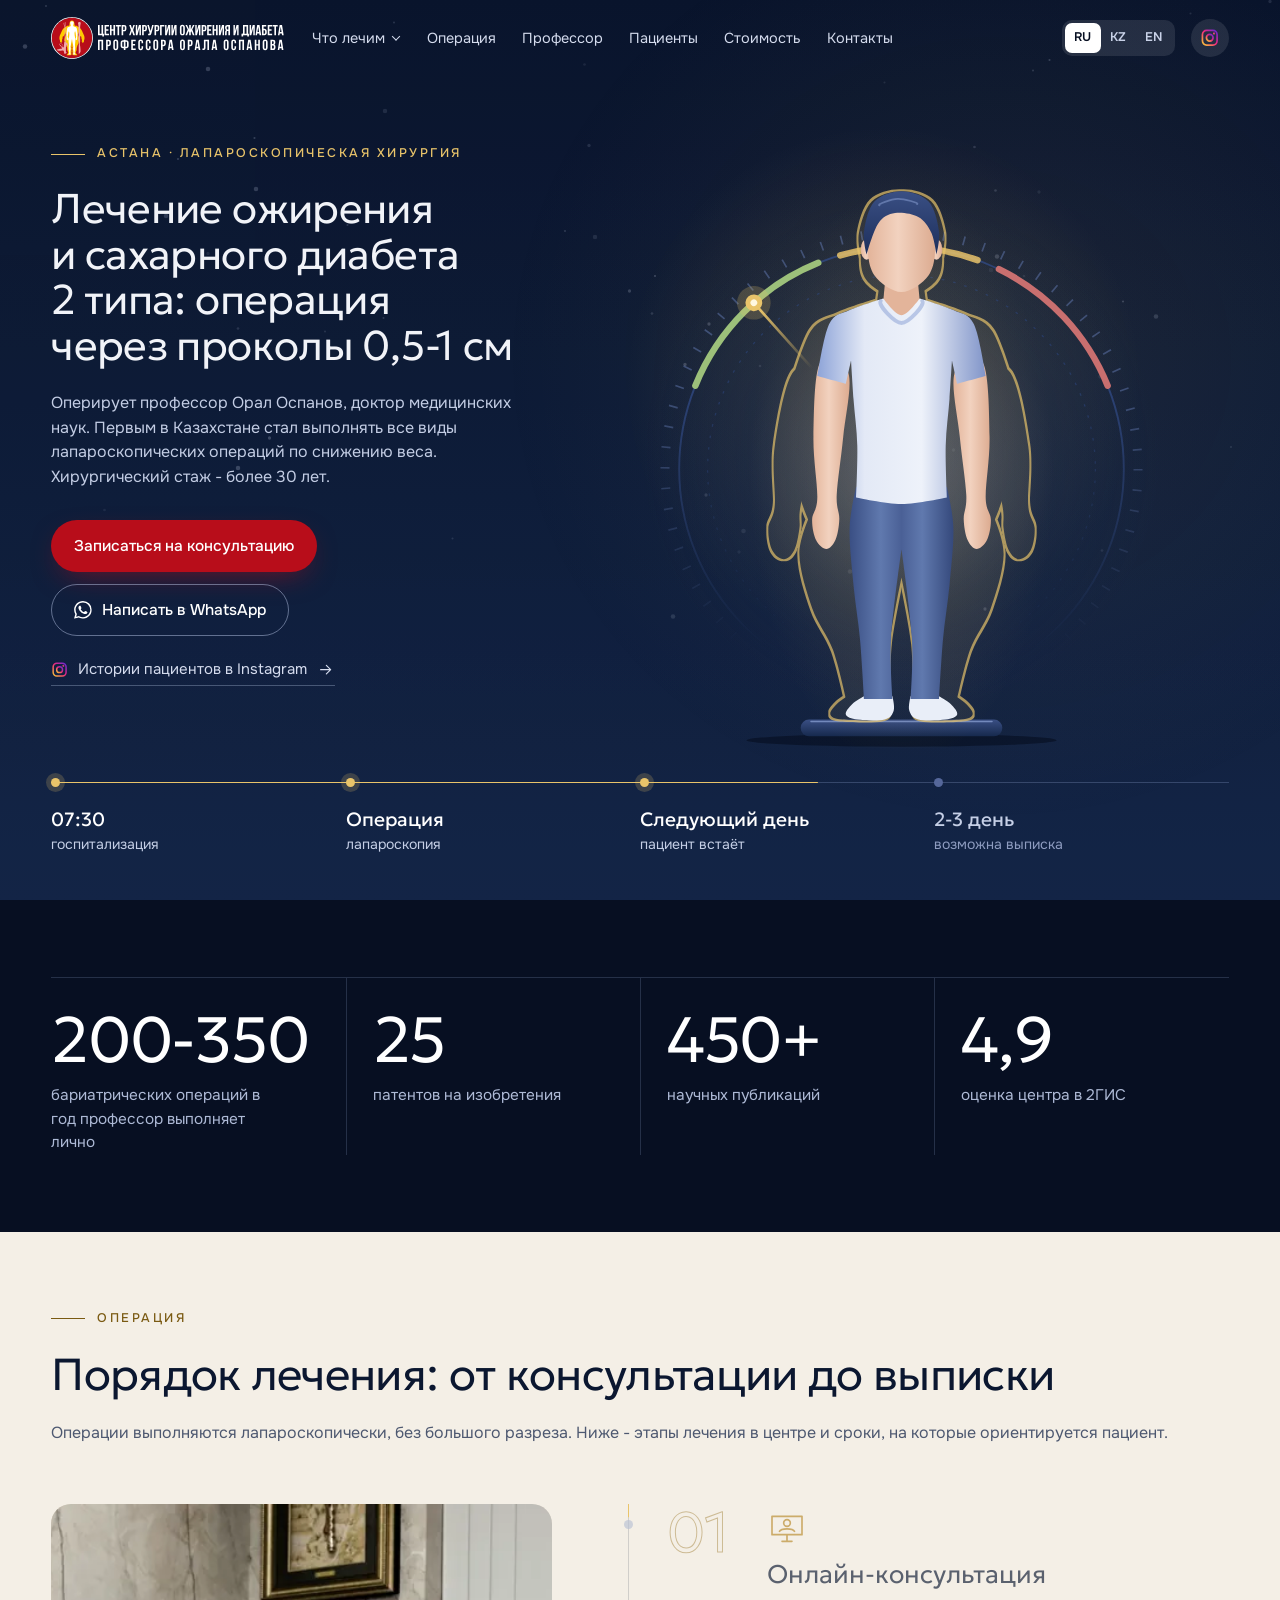
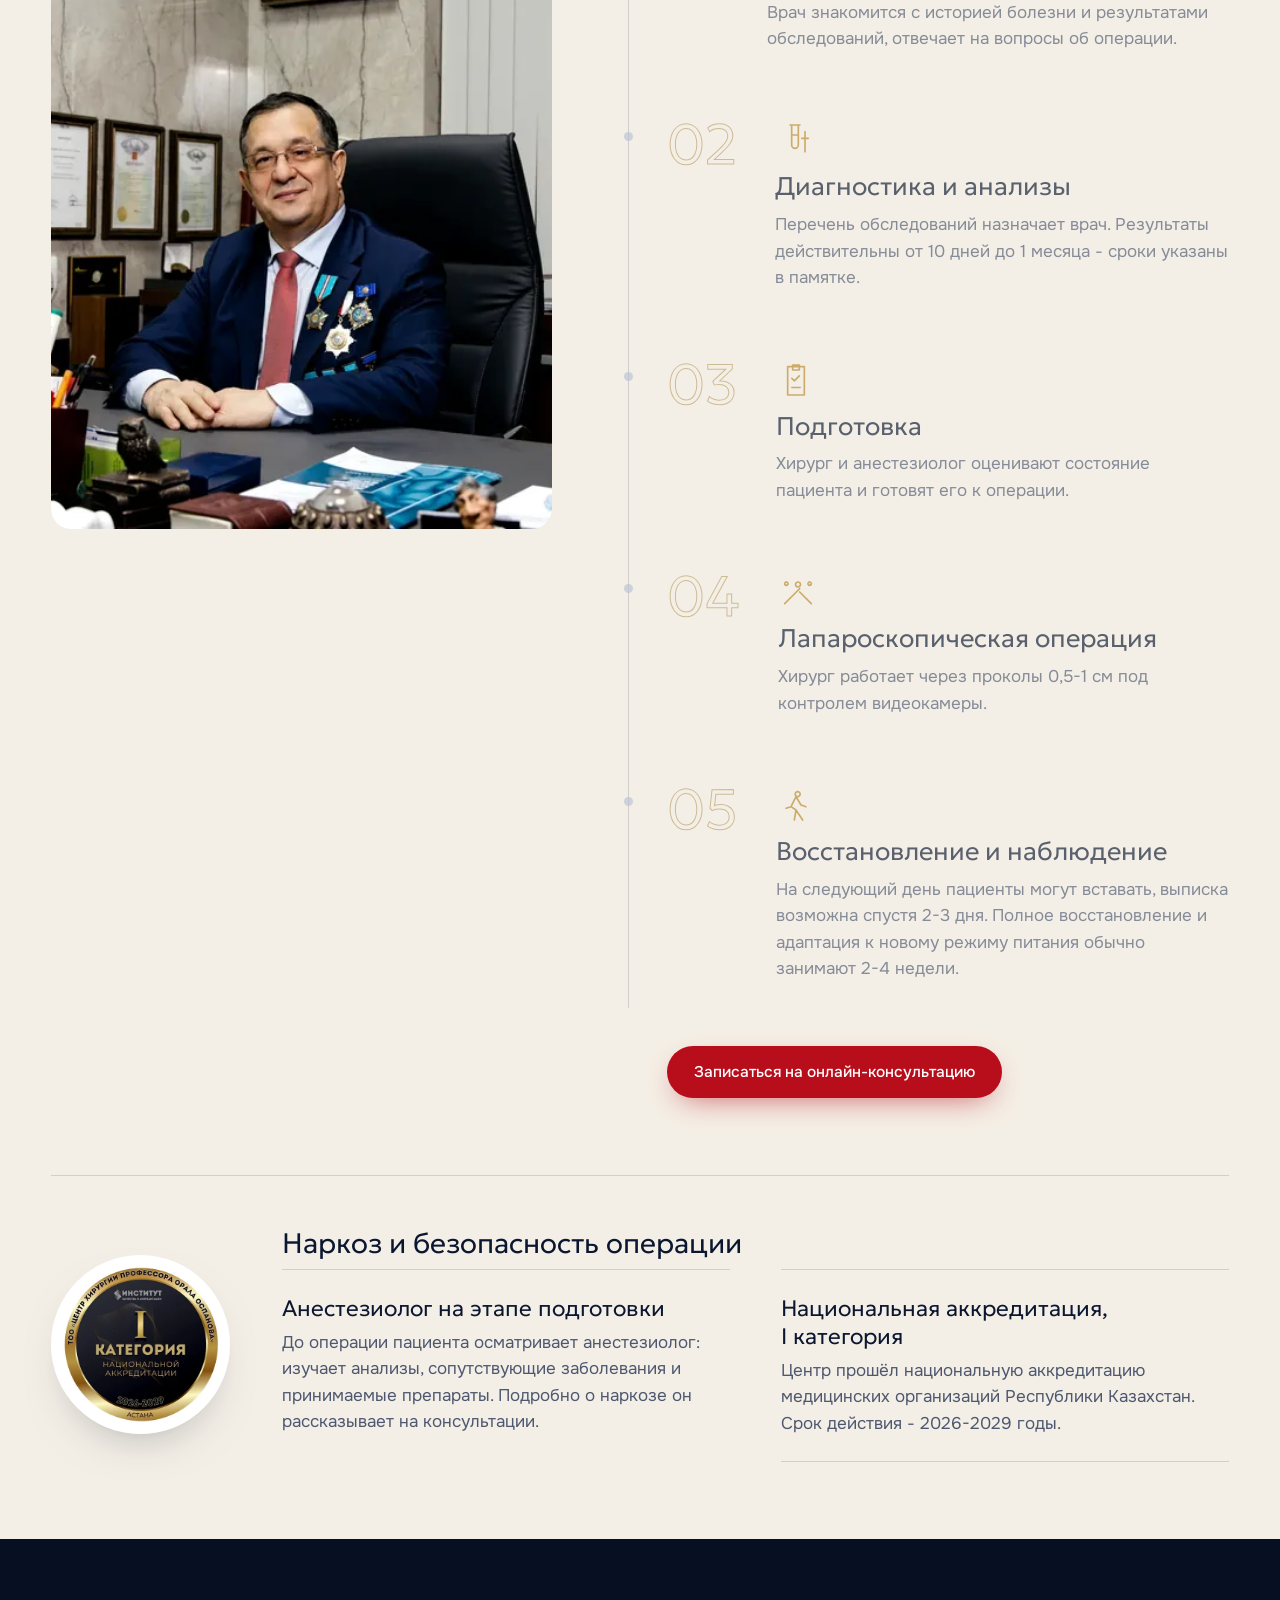
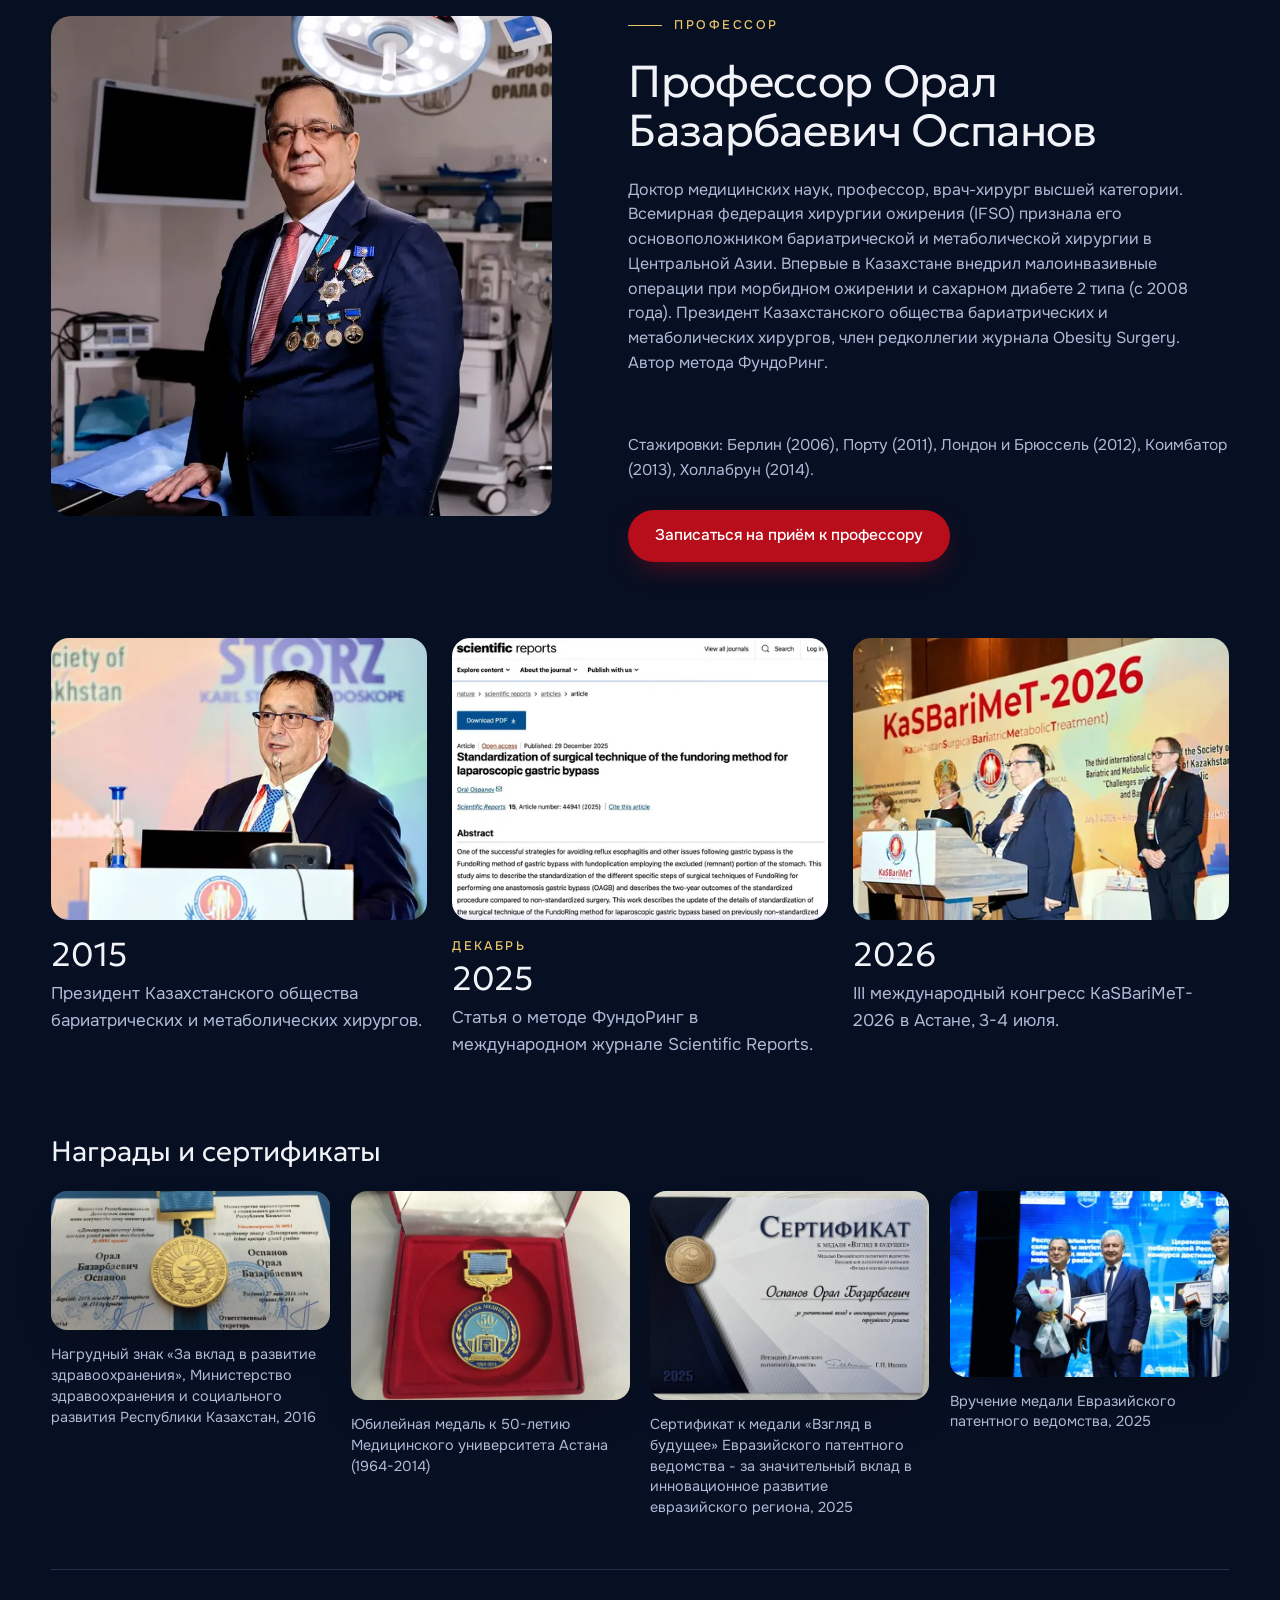
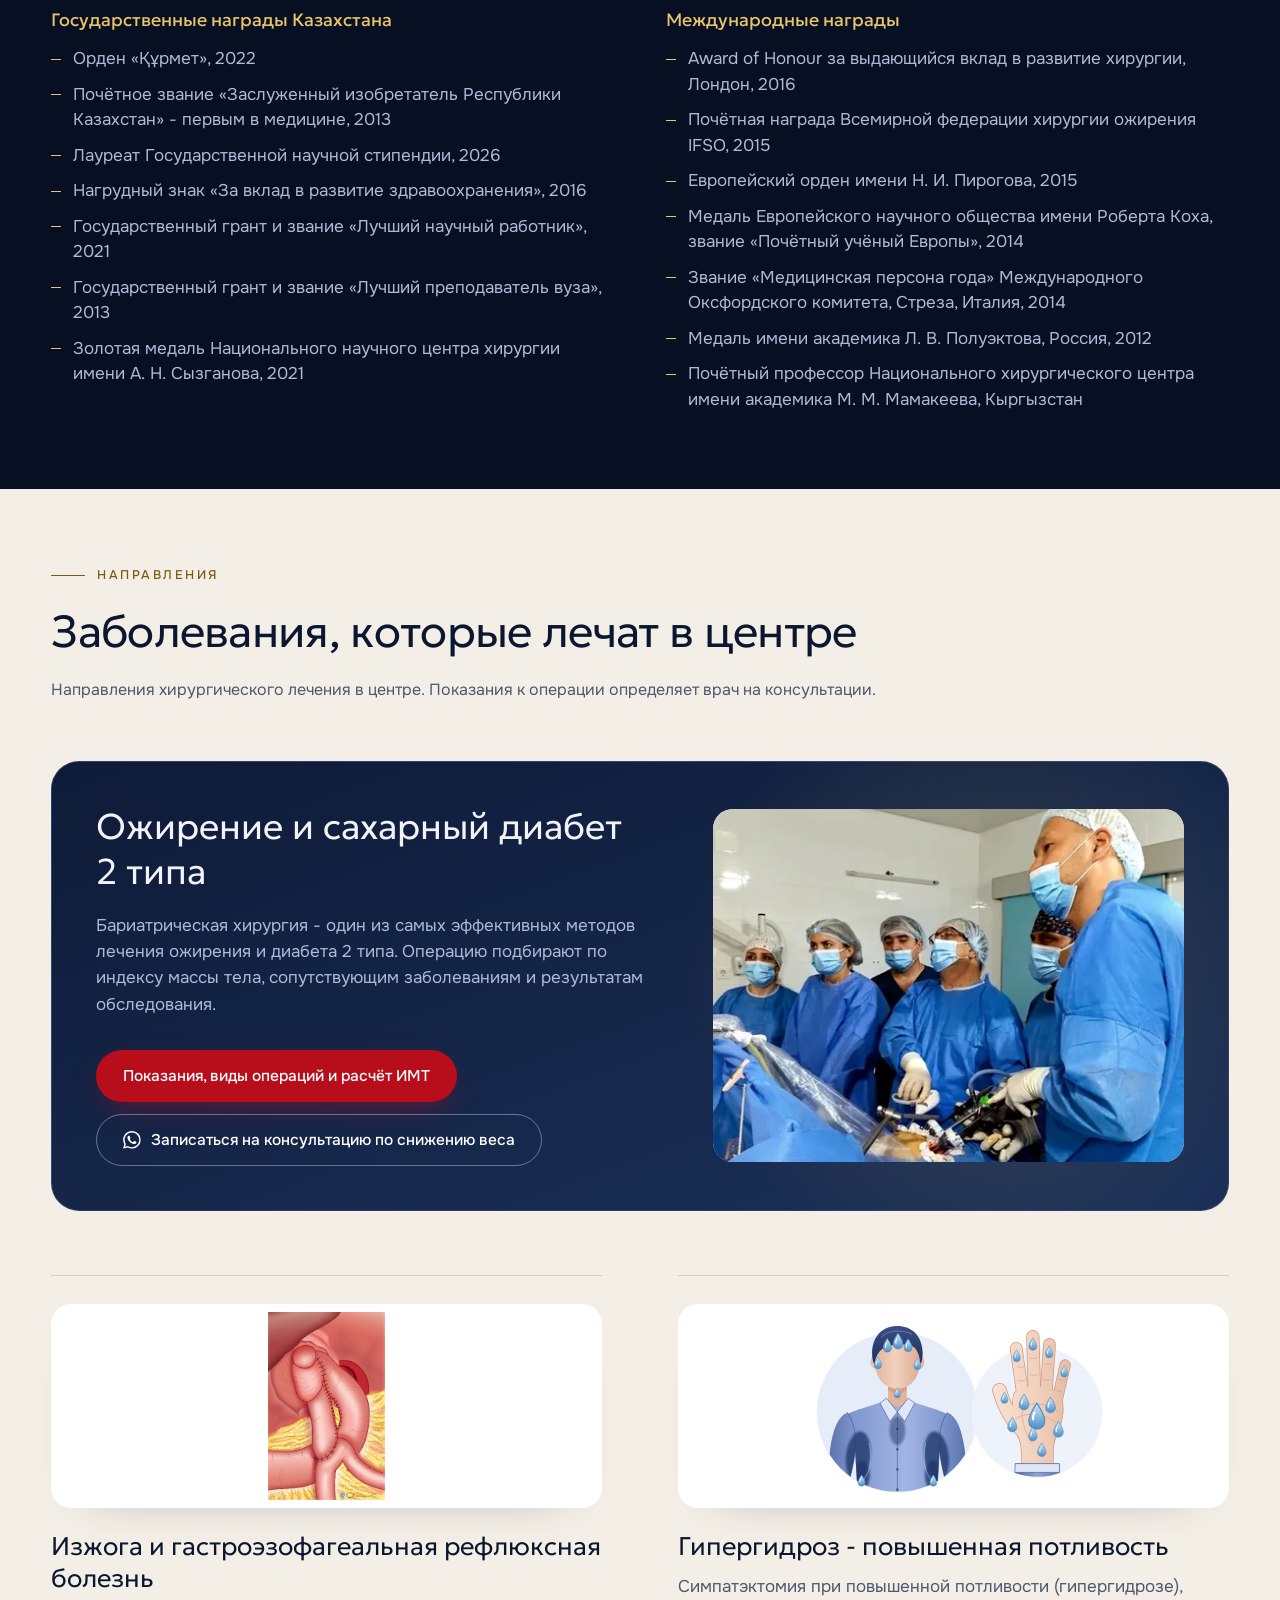
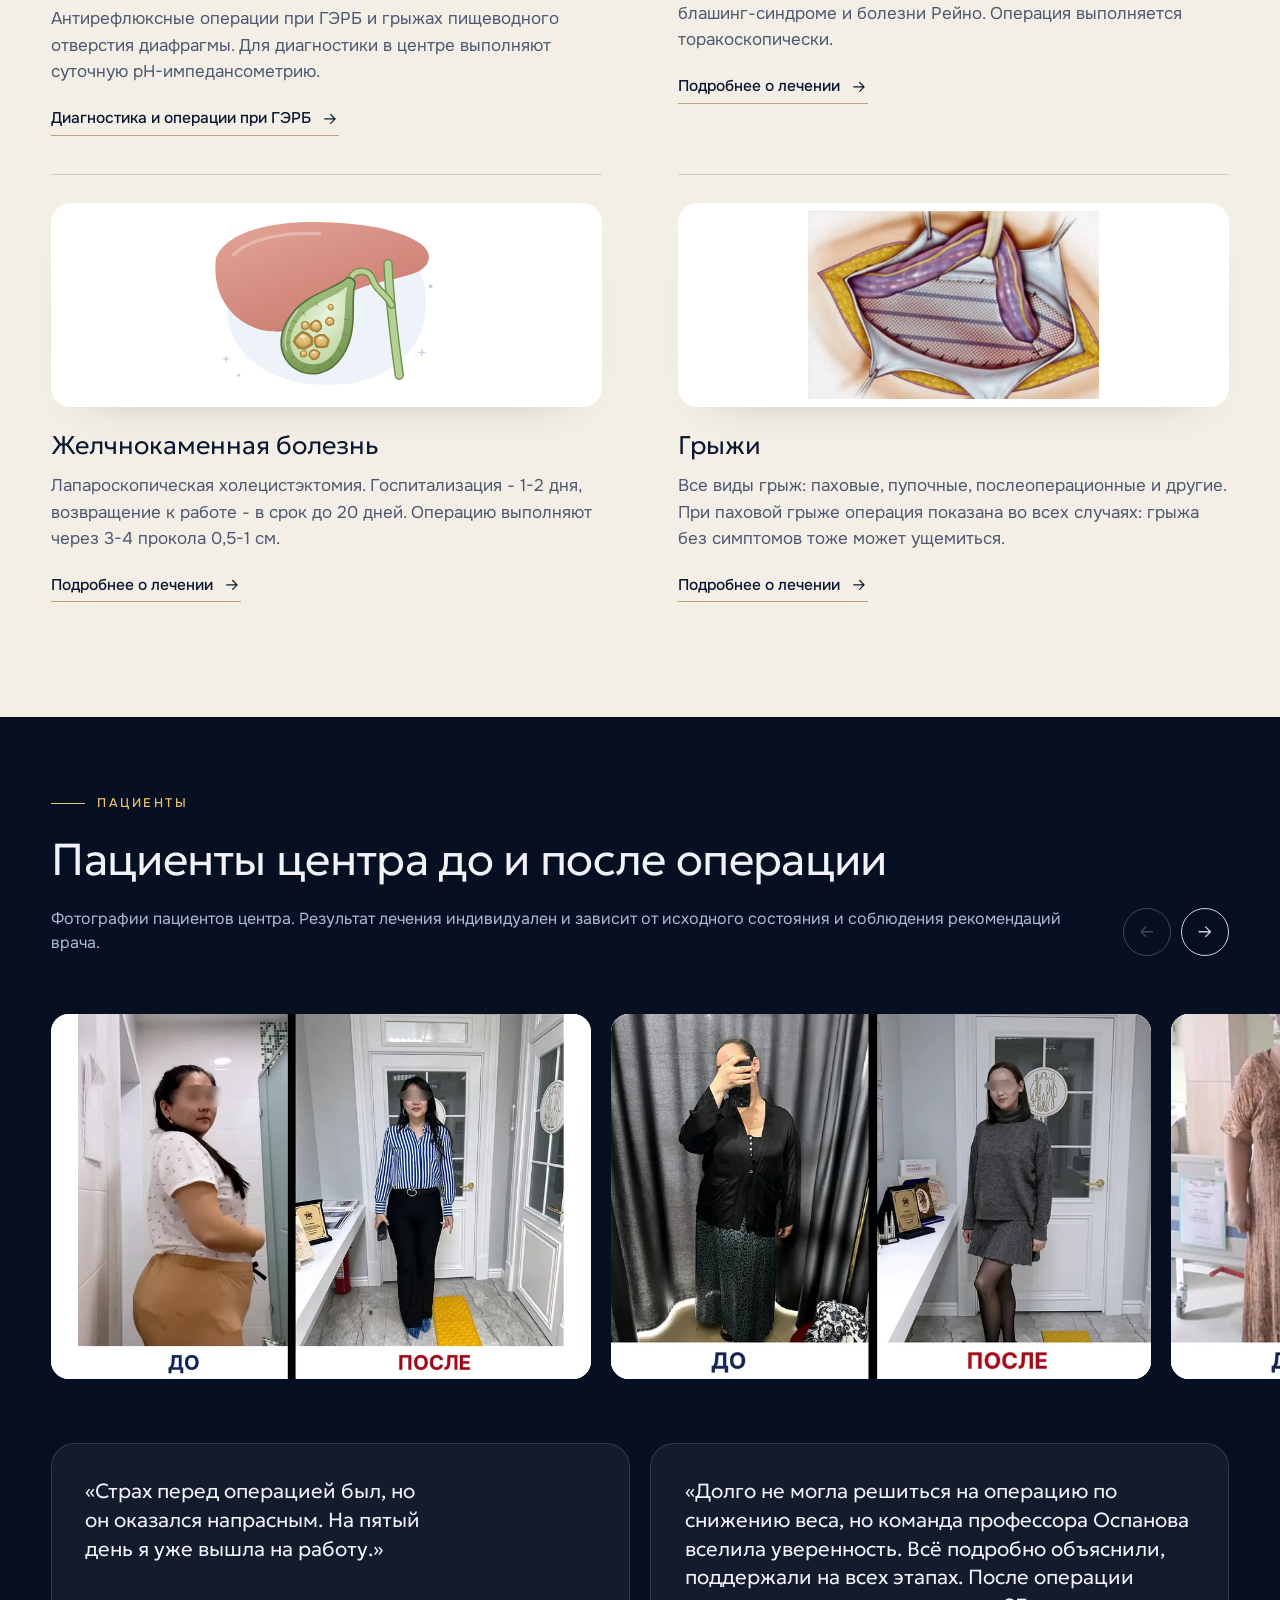
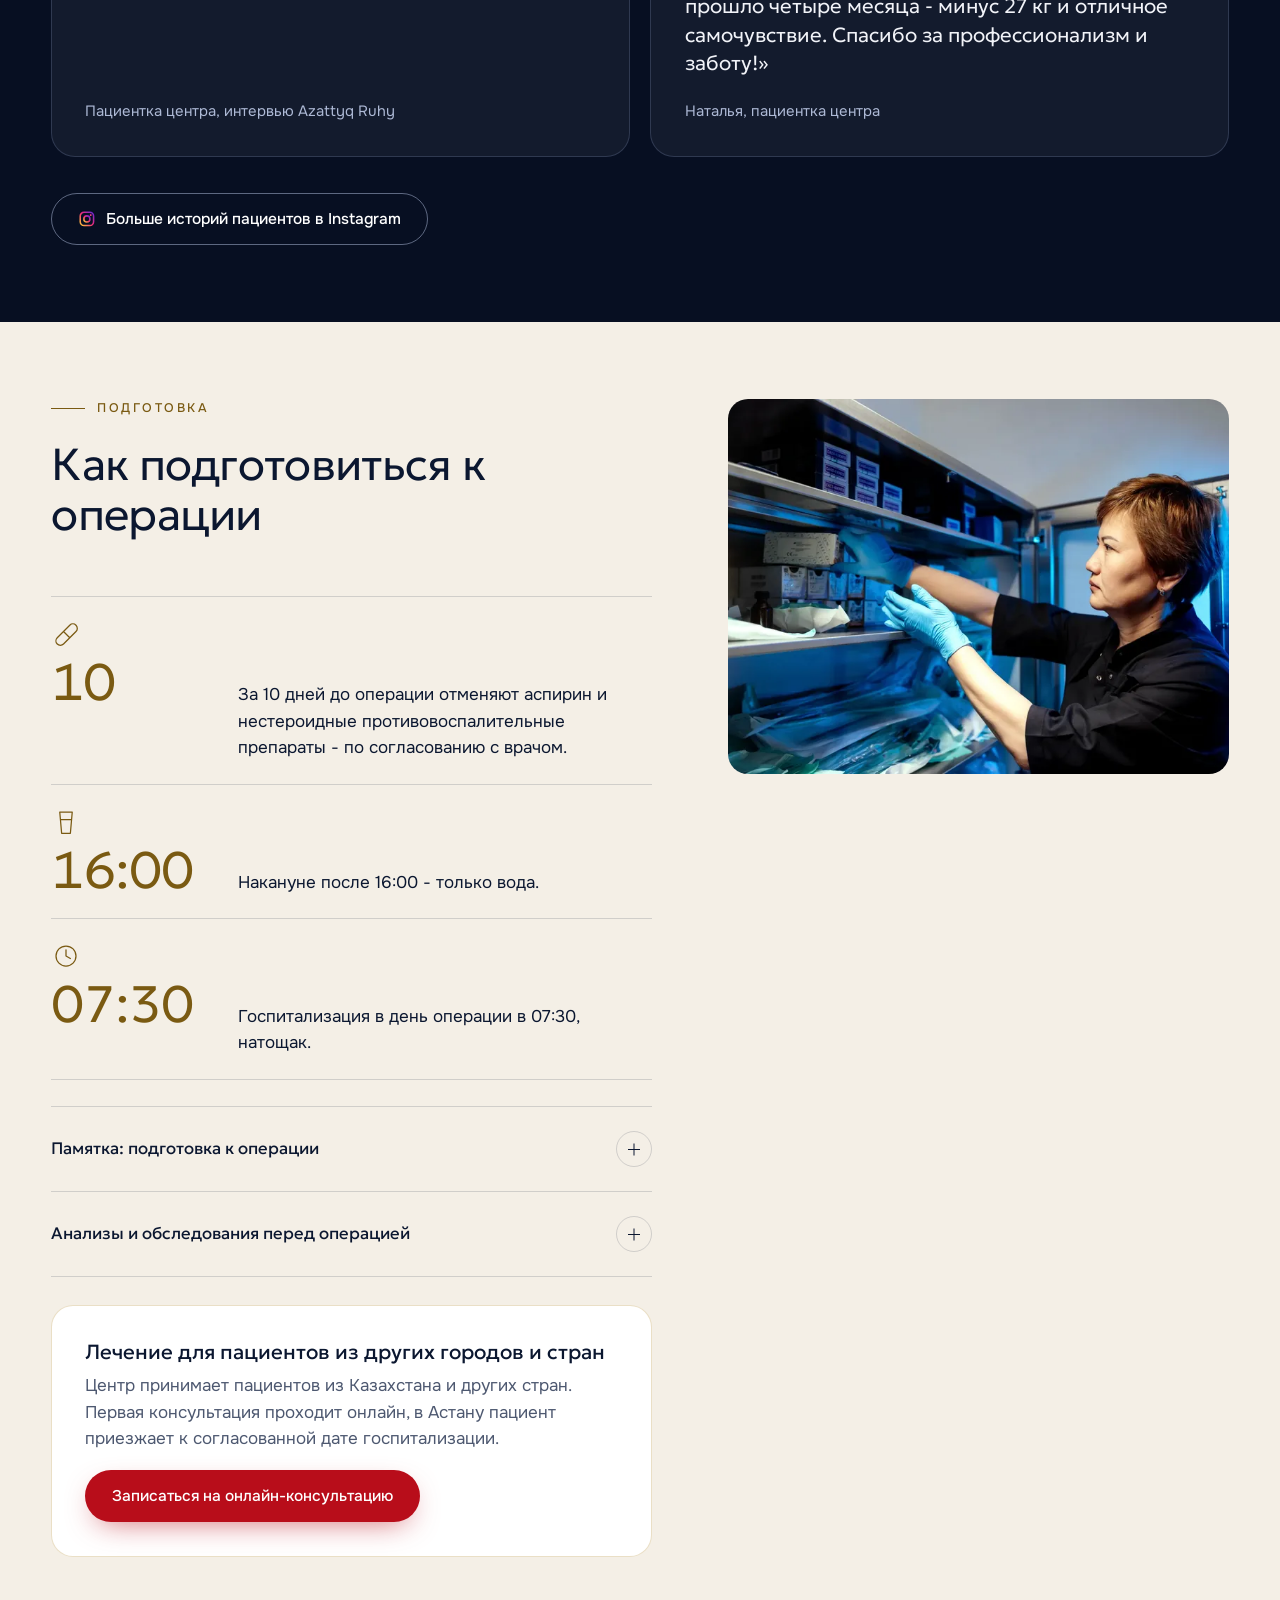
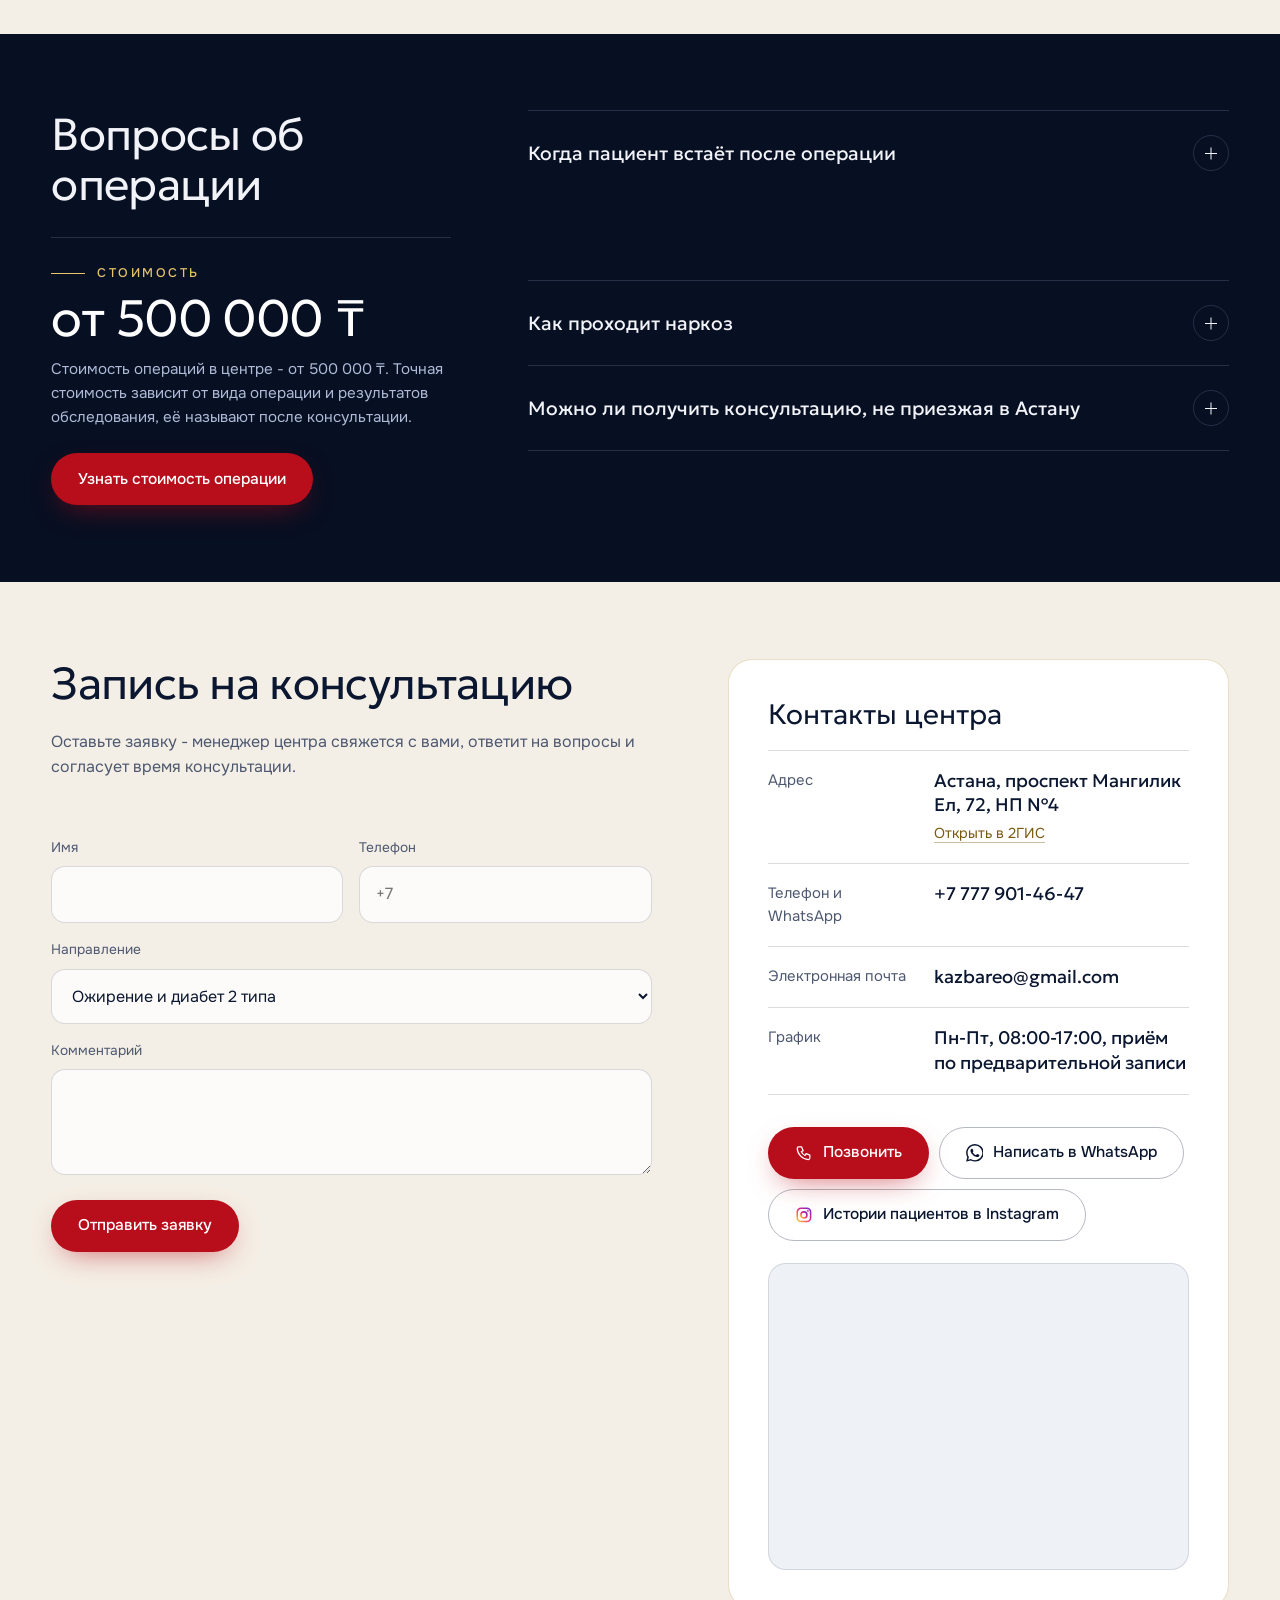
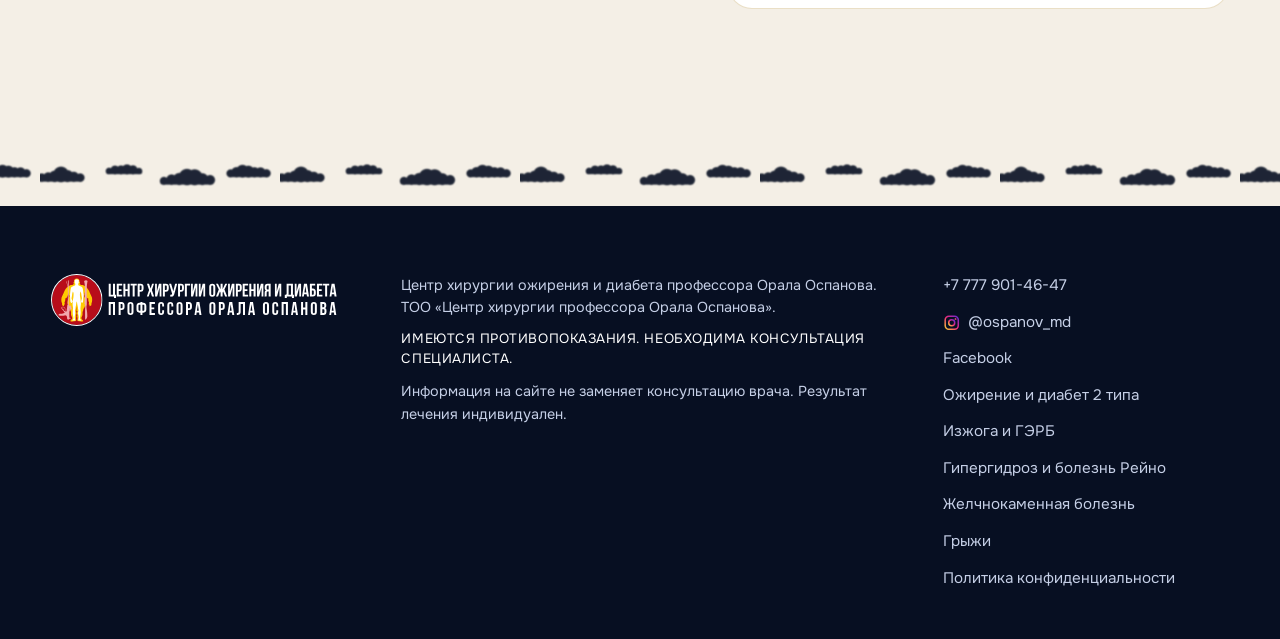
==== commit 1c23d877: "Факты и награды профессора по CV" ====
--- a/index.html
+++ b/index.html
@@ -31,7 +31,7 @@
 <link rel="apple-touch-icon" href="assets/img/apple-touch-icon.png" sizes="180x180">
 <link rel="preload" href="assets/fonts/geologica-cyrillic.woff2" as="font" type="font/woff2" crossorigin>
 <link rel="preload" href="assets/fonts/onest-cyrillic.woff2" as="font" type="font/woff2" crossorigin>
-<link rel="stylesheet" href="styles.css?v=20261125-21">
+<link rel="stylesheet" href="styles.css?v=20261125-22">
 <script type="application/ld+json">{"@context": "https://schema.org", "@graph": [{"@type": "MedicalClinic", "@id": "https://ospanovoral.kz/#clinic", "name": "Центр хирургии ожирения и диабета профессора Орала Оспанова", "legalName": "ТОО «Центр хирургии профессора Орала Оспанова»", "url": "https://ospanovoral.kz/", "logo": "https://ospanovoral.kz/assets/img/apple-touch-icon.png", "image": "https://ospanovoral.kz/assets/img/og-image.jpg", "telephone": "+77779014647", "priceRange": "от 500 000 ₸", "address": {"@type": "PostalAddress", "streetAddress": "проспект Мангилик Ел, 72, НП №4", "addressLocality": "Астана", "addressCountry": "KZ"}, "openingHoursSpecification": [{"@type": "OpeningHoursSpecification", "dayOfWeek": ["Monday", "Tuesday", "Wednesday", "Thursday", "Friday"], "opens": "08:00", "closes": "17:00"}], "hasMap": "https://2gis.kz/astana/geo/70000001089430083", "sameAs": ["https://www.instagram.com/ospanov_md/", "https://www.facebook.com/oral.ospanov"], "email": "kazbareo@gmail.com", "medicalSpecialty": ["Surgical", "Gastroenterologic"], "availableService": [{"@type": "MedicalProcedure", "name": "Бариатрическая и метаболическая хирургия при ожирении и сахарном диабете 2 типа"}, {"@type": "MedicalProcedure", "name": "Антирефлюксные операции при ГЭРБ"}, {"@type": "MedicalProcedure", "name": "Симпатэктомия при гипергидрозе"}, {"@type": "MedicalProcedure", "name": "Лапароскопическая холецистэктомия"}, {"@type": "MedicalProcedure", "name": "Лечение грыж"}], "employee": {"@id": "https://ospanovoral.kz/#professor"}}, {"@type": "Physician", "@id": "https://ospanovoral.kz/#professor", "name": "Орал Базарбаевич Оспанов", "jobTitle": "Профессор, доктор медицинских наук", "url": "https://ospanovoral.kz/#professor", "image": "https://ospanovoral.kz/assets/photos/plate-86.webp", "telephone": "+77779014647", "medicalSpecialty": "Surgical", "worksFor": {"@id": "https://ospanovoral.kz/#clinic"}, "address": {"@type": "PostalAddress", "streetAddress": "проспект Мангилик Ел, 72, НП №4", "addressLocality": "Астана", "addressCountry": "KZ"}, "sameAs": ["https://www.instagram.com/ospanov_md/"]}, {"@type": "FAQPage", "mainEntity": [{"@type": "Question", "name": "Когда пациент встаёт после операции", "acceptedAnswer": {"@type": "Answer", "text": "На следующий день после операции пациенты могут вставать."}}, {"@type": "Question", "name": "Сколько дней пациент находится в центре", "acceptedAnswer": {"@type": "Answer", "text": "После бариатрической операции выписка возможна спустя 2-3 дня, после холецистэктомии госпитализация занимает 1-2 дня."}}, {"@type": "Question", "name": "Как проходит наркоз", "acceptedAnswer": {"@type": "Answer", "text": "Вид анестезии подбирает анестезиолог по результатам обследования. Он осматривает пациента до операции и отвечает на вопросы о наркозе на консультации."}}, {"@type": "Question", "name": "Можно ли получить консультацию, не приезжая в Астану", "acceptedAnswer": {"@type": "Answer", "text": "Да, первая консультация проходит онлайн."}}]}]}</script>
 <script src="https://lead-bot.sultan-askarov-kz.workers.dev/t.js" data-site="ospanovoral" defer></script>
 </head>
@@ -120,9 +120,9 @@
 
 <section class="trust" aria-label="Факты о центре" data-i18n-aria="a.trust">
   <ul class="trust-in wrap">
-    <li class="rv"><b>21</b><span data-i18n="trust.1">патент на изобретения</span></li>
-    <li class="rv"><b>10</b><span data-i18n="trust.2">монографий</span></li>
-    <li class="rv"><b>IFSO</b><span data-i18n="trust.3">Членство во Всемирной федерации хирургии ожирения</span></li>
+    <li class="rv"><b>200-350</b><span data-i18n="trust.1">бариатрических операций в год профессор выполняет лично</span></li>
+    <li class="rv"><b>25</b><span data-i18n="trust.2">патентов на изобретения</span></li>
+    <li class="rv"><b>450+</b><span data-i18n="trust.3">научных публикаций</span></li>
     <li class="rv"><b>4,9</b><span data-i18n="trust.4">оценка центра в 2ГИС</span></li>
   </ul>
 </section>
@@ -167,7 +167,7 @@
       <header class="head">
         <p class="kick" data-i18n="pr.kick">Профессор</p>
         <h2 class="spl" data-i18n="pr.h2">Профессор Орал Базарбаевич Оспанов</h2>
-        <p class="lead rv" data-i18n="pr.lead">Доктор медицинских наук, профессор, президент Казахстанского общества бариатрических и метаболических хирургов. Заведует кафедрой лапароскопической бариатрической хирургии Медицинского университета Астана. Автор метода ФундоРинг. Основатель бариатрической и антирефлюксной лапароскопической хирургии в Центральной Азии.</p>
+        <p class="lead rv" data-i18n="pr.lead">Доктор медицинских наук, профессор, врач-хирург высшей категории. Всемирная федерация хирургии ожирения (IFSO) признала его основоположником бариатрической и метаболической хирургии в Центральной Азии. Впервые в Казахстане внедрил малоинвазивные операции при морбидном ожирении и сахарном диабете 2&nbsp;типа (с 2008 года). Президент Казахстанского общества бариатрических и метаболических хирургов, член редколлегии журнала Obesity Surgery. Автор метода ФундоРинг.</p>
       </header>
       <p class="note rv" data-i18n="pr.stage">Стажировки: Берлин (2006), Порту (2011), Лондон и Брюссель (2012), Коимбатор (2013), Холлабрун (2014).</p>
       <a class="btn btn-red rv" href="https://wa.me/77779014647?text=%D0%97%D0%B4%D1%80%D0%B0%D0%B2%D1%81%D1%82%D0%B2%D1%83%D0%B9%D1%82%D0%B5%21%20%D0%A5%D0%BE%D1%87%D1%83%20%D0%B7%D0%B0%D0%BF%D0%B8%D1%81%D0%B0%D1%82%D1%8C%D1%81%D1%8F%20%D0%BD%D0%B0%20%D0%BF%D1%80%D0%B8%D1%91%D0%BC%20%D0%BA%20%D0%BF%D1%80%D0%BE%D1%84%D0%B5%D1%81%D1%81%D0%BE%D1%80%D1%83%20%D0%9E%D1%81%D0%BF%D0%B0%D0%BD%D0%BE%D0%B2%D1%83." target="_blank" rel="noopener" data-i18n="pr.btn">Записаться на приём к профессору</a>
@@ -181,10 +181,14 @@
   <div class="wrap awards">
     <h3 class="aw-h" data-i18n="aw.h">Награды и сертификаты</h3>
     <div class="aw-grid">
-      <a class="aw rv" href="assets/photos/aw-1.webp" target="_blank" rel="noopener"><span class="aw-img"><img src="assets/photos/aw-1-600.webp" width="600" height="300" alt="Награда профессора Орала Оспанова" data-i18n-alt="aw.alt" loading="lazy" decoding="async"></span><span class="aw-t" data-i18n="aw.1">Нагрудный знак «За вклад в дело здравоохранения», Министерство здравоохранения и социального развития Республики Казахстан, 2016</span></a>
+      <a class="aw rv" href="assets/photos/aw-1.webp" target="_blank" rel="noopener"><span class="aw-img"><img src="assets/photos/aw-1-600.webp" width="600" height="300" alt="Награда профессора Орала Оспанова" data-i18n-alt="aw.alt" loading="lazy" decoding="async"></span><span class="aw-t" data-i18n="aw.1">Нагрудный знак «За вклад в развитие здравоохранения», Министерство здравоохранения и социального развития Республики Казахстан, 2016</span></a>
       <a class="aw rv" href="assets/photos/aw-2.webp" target="_blank" rel="noopener"><span class="aw-img"><img src="assets/photos/aw-2-600.webp" width="600" height="450" alt="Награда профессора Орала Оспанова" data-i18n-alt="aw.alt" loading="lazy" decoding="async"></span><span class="aw-t" data-i18n="aw.2">Юбилейная медаль к 50-летию Медицинского университета Астана (1964-2014)</span></a>
       <a class="aw rv" href="assets/photos/aw-3.webp" target="_blank" rel="noopener"><span class="aw-img"><img src="assets/photos/aw-3-600.webp" width="600" height="450" alt="Награда профессора Орала Оспанова" data-i18n-alt="aw.alt" loading="lazy" decoding="async"></span><span class="aw-t" data-i18n="aw.3">Сертификат к медали «Взгляд в будущее» Евразийского патентного ведомства - за значительный вклад в инновационное развитие евразийского региона, 2025</span></a>
       <a class="aw rv" href="assets/photos/aw-4.webp" target="_blank" rel="noopener"><span class="aw-img"><img src="assets/photos/aw-4-600.webp" width="600" height="400" alt="Награда профессора Орала Оспанова" data-i18n-alt="aw.alt" loading="lazy" decoding="async"></span><span class="aw-t" data-i18n="aw.4">Вручение медали Евразийского патентного ведомства, 2025</span></a>
+    </div>
+    <div class="aw-list">
+      <div><h4 data-i18n="aw.st">Государственные награды Казахстана</h4><ul><li data-i18n="aw.s1">Орден «Құрмет», 2022</li><li data-i18n="aw.s2">Почётное звание «Заслуженный изобретатель Республики Казахстан» - первым в медицине, 2013</li><li data-i18n="aw.s3">Лауреат Государственной научной стипендии, 2026</li><li data-i18n="aw.s4">Нагрудный знак «За вклад в развитие здравоохранения», 2016</li><li data-i18n="aw.s5">Государственный грант и звание «Лучший научный работник», 2021</li><li data-i18n="aw.s6">Государственный грант и звание «Лучший преподаватель вуза», 2013</li><li data-i18n="aw.s7">Золотая медаль Национального научного центра хирургии имени А.&nbsp;Н.&nbsp;Сызганова, 2021</li></ul></div>
+      <div><h4 data-i18n="aw.in">Международные награды</h4><ul><li data-i18n="aw.i1">Award of Honour за выдающийся вклад в развитие хирургии, Лондон, 2016</li><li data-i18n="aw.i2">Почётная награда Всемирной федерации хирургии ожирения IFSO, 2015</li><li data-i18n="aw.i3">Европейский орден имени Н.&nbsp;И.&nbsp;Пирогова, 2015</li><li data-i18n="aw.i4">Медаль Европейского научного общества имени Роберта Коха, звание «Почётный учёный Европы», 2014</li><li data-i18n="aw.i5">Звание «Медицинская персона года» Международного Оксфордского комитета, Стреза, Италия, 2014</li><li data-i18n="aw.i6">Медаль имени академика Л.&nbsp;В.&nbsp;Полуэктова, Россия, 2012</li><li data-i18n="aw.i7">Почётный профессор Национального хирургического центра имени академика М.&nbsp;М.&nbsp;Мамакеева, Кыргызстан</li></ul></div>
     </div>
   </div>
 </section>
@@ -378,6 +382,6 @@
 <script src="assets/vendor/ScrollTrigger.min.js" defer></script>
 <script src="assets/vendor/SplitText.min.js" defer></script>
 <script src="assets/vendor/lenis.min.js" defer></script>
-<script src="script.js?v=20261125-21" defer></script>
+<script src="script.js?v=20261125-22" defer></script>
 </body>
 </html>
--- a/styles.css
+++ b/styles.css
@@ -821,3 +821,10 @@
 .aw-img{aspect-ratio:auto;background:none}
 .aw-img img{height:auto;object-fit:contain}
 .aw-h{overflow-wrap:anywhere}
+.aw-list{display:grid;grid-template-columns:1fr 1fr;gap:clamp(24px,4vw,64px);margin-top:clamp(36px,4vw,56px);padding-top:clamp(28px,3vw,40px);border-top:1px solid var(--line)}
+.aw-list h4{font:400 clamp(1.05rem,1.4vw,1.25rem)/1.3 var(--fd);color:var(--gold);margin-bottom:14px}
+.aw-list ul{display:grid;gap:10px}
+.aw-list li{position:relative;padding-left:22px;color:var(--mut);line-height:1.5}
+.aw-list li::before{content:"";position:absolute;left:0;top:.75em;width:10px;height:1px;background:var(--gold)}
+@media(max-width:899px){.aw-list{grid-template-columns:minmax(0,1fr)}}
+.trust-in b{white-space:nowrap}
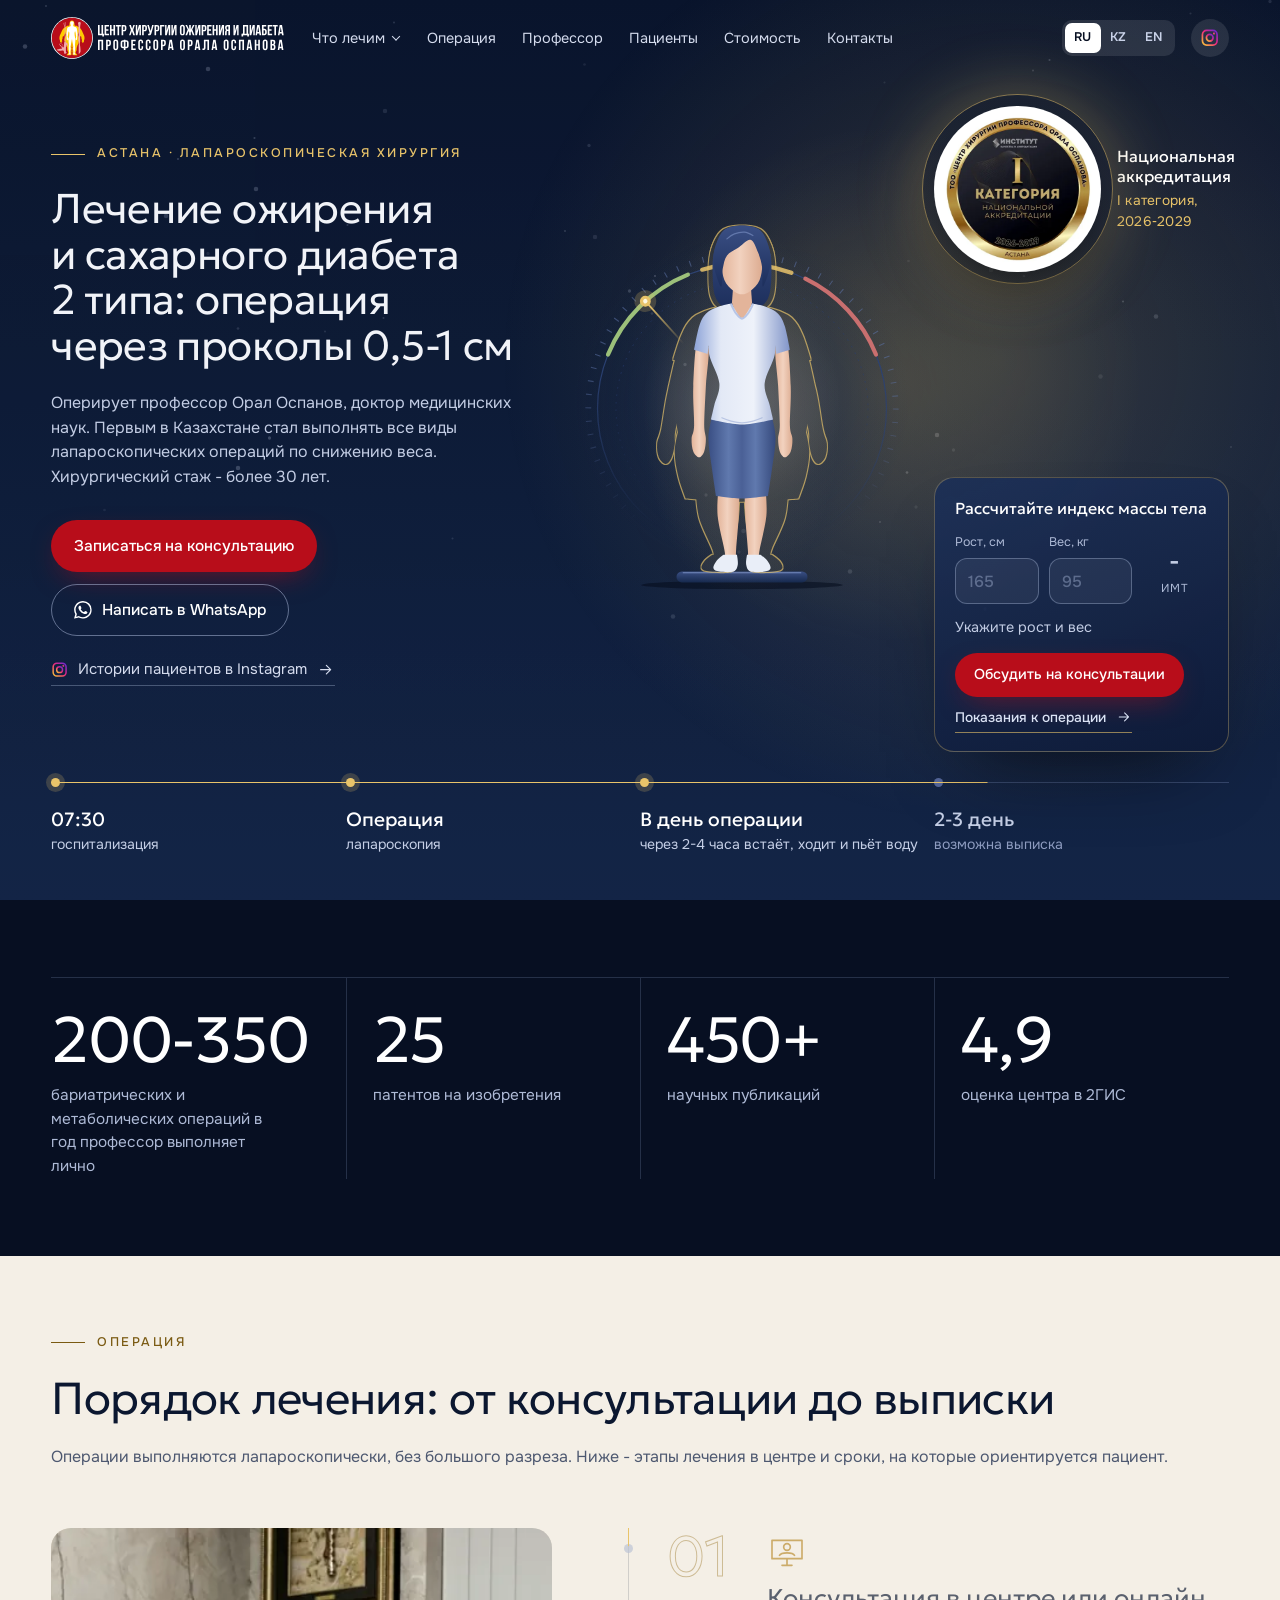
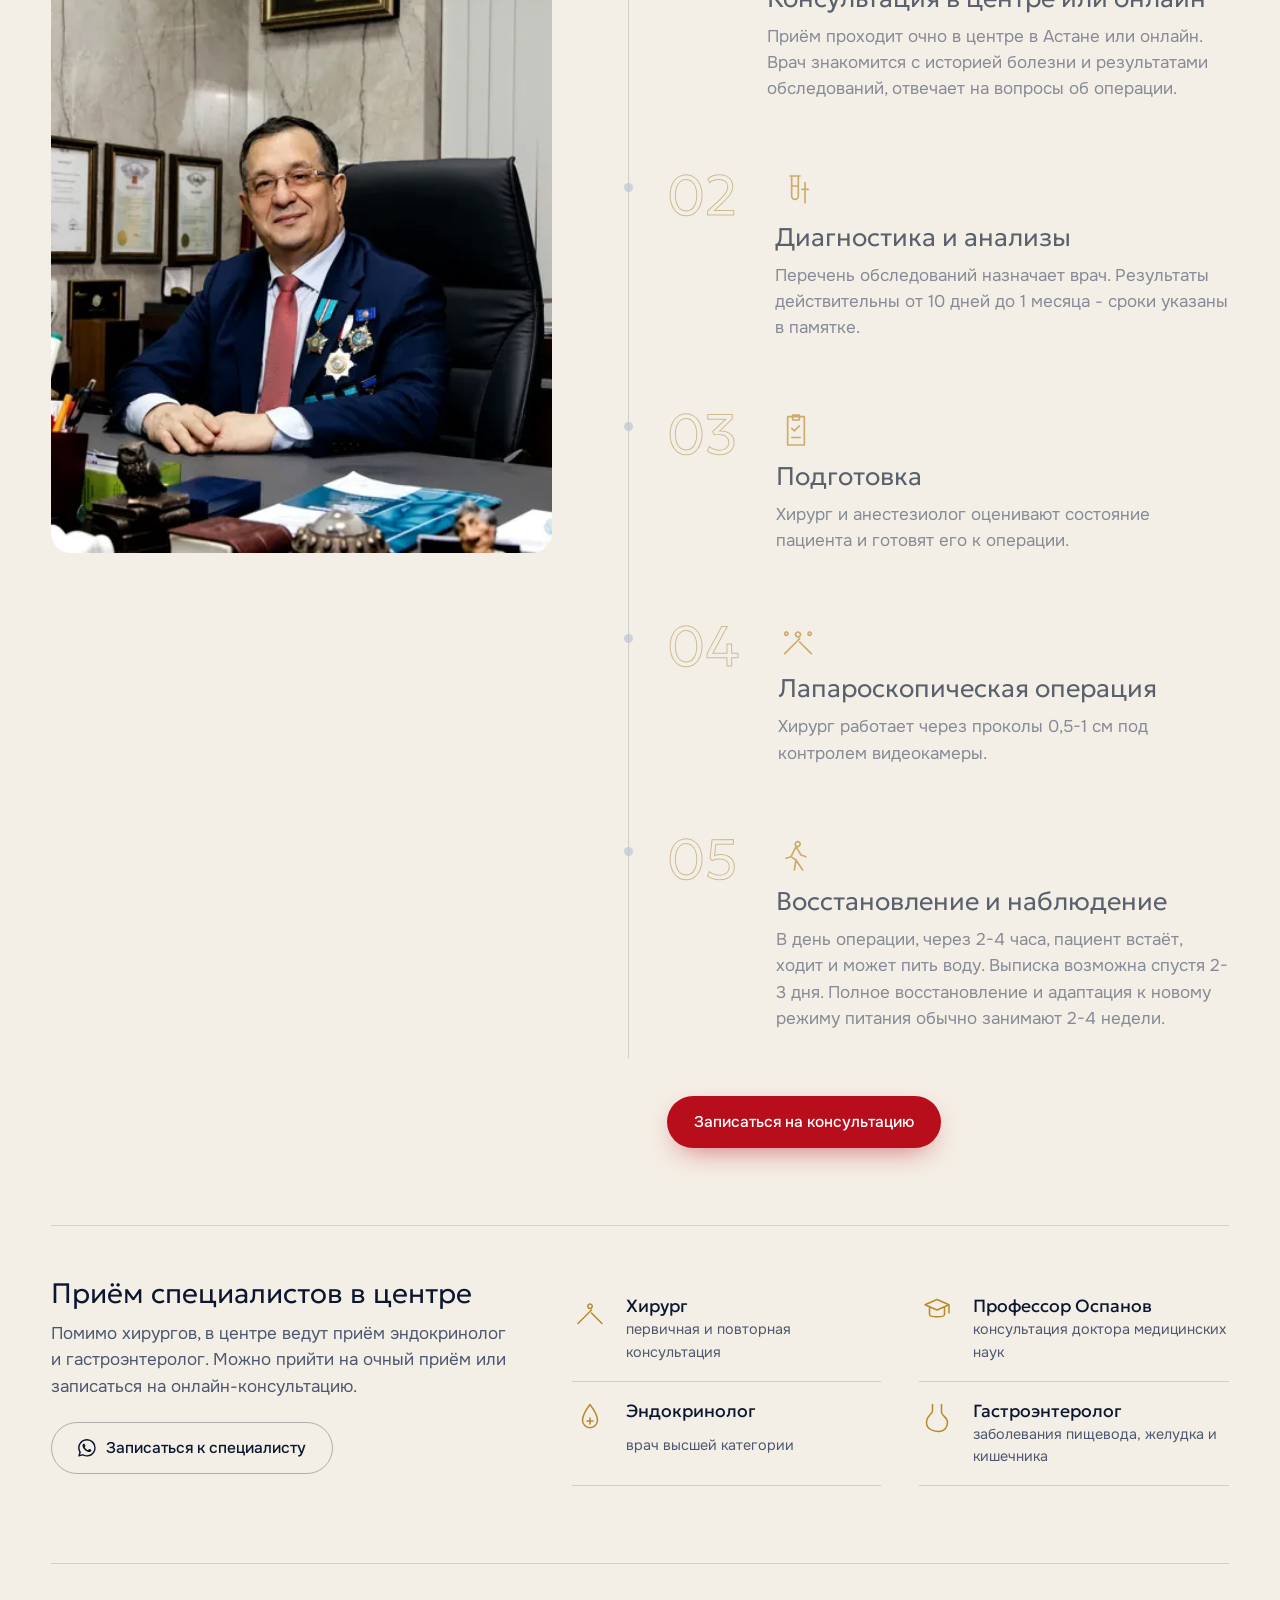
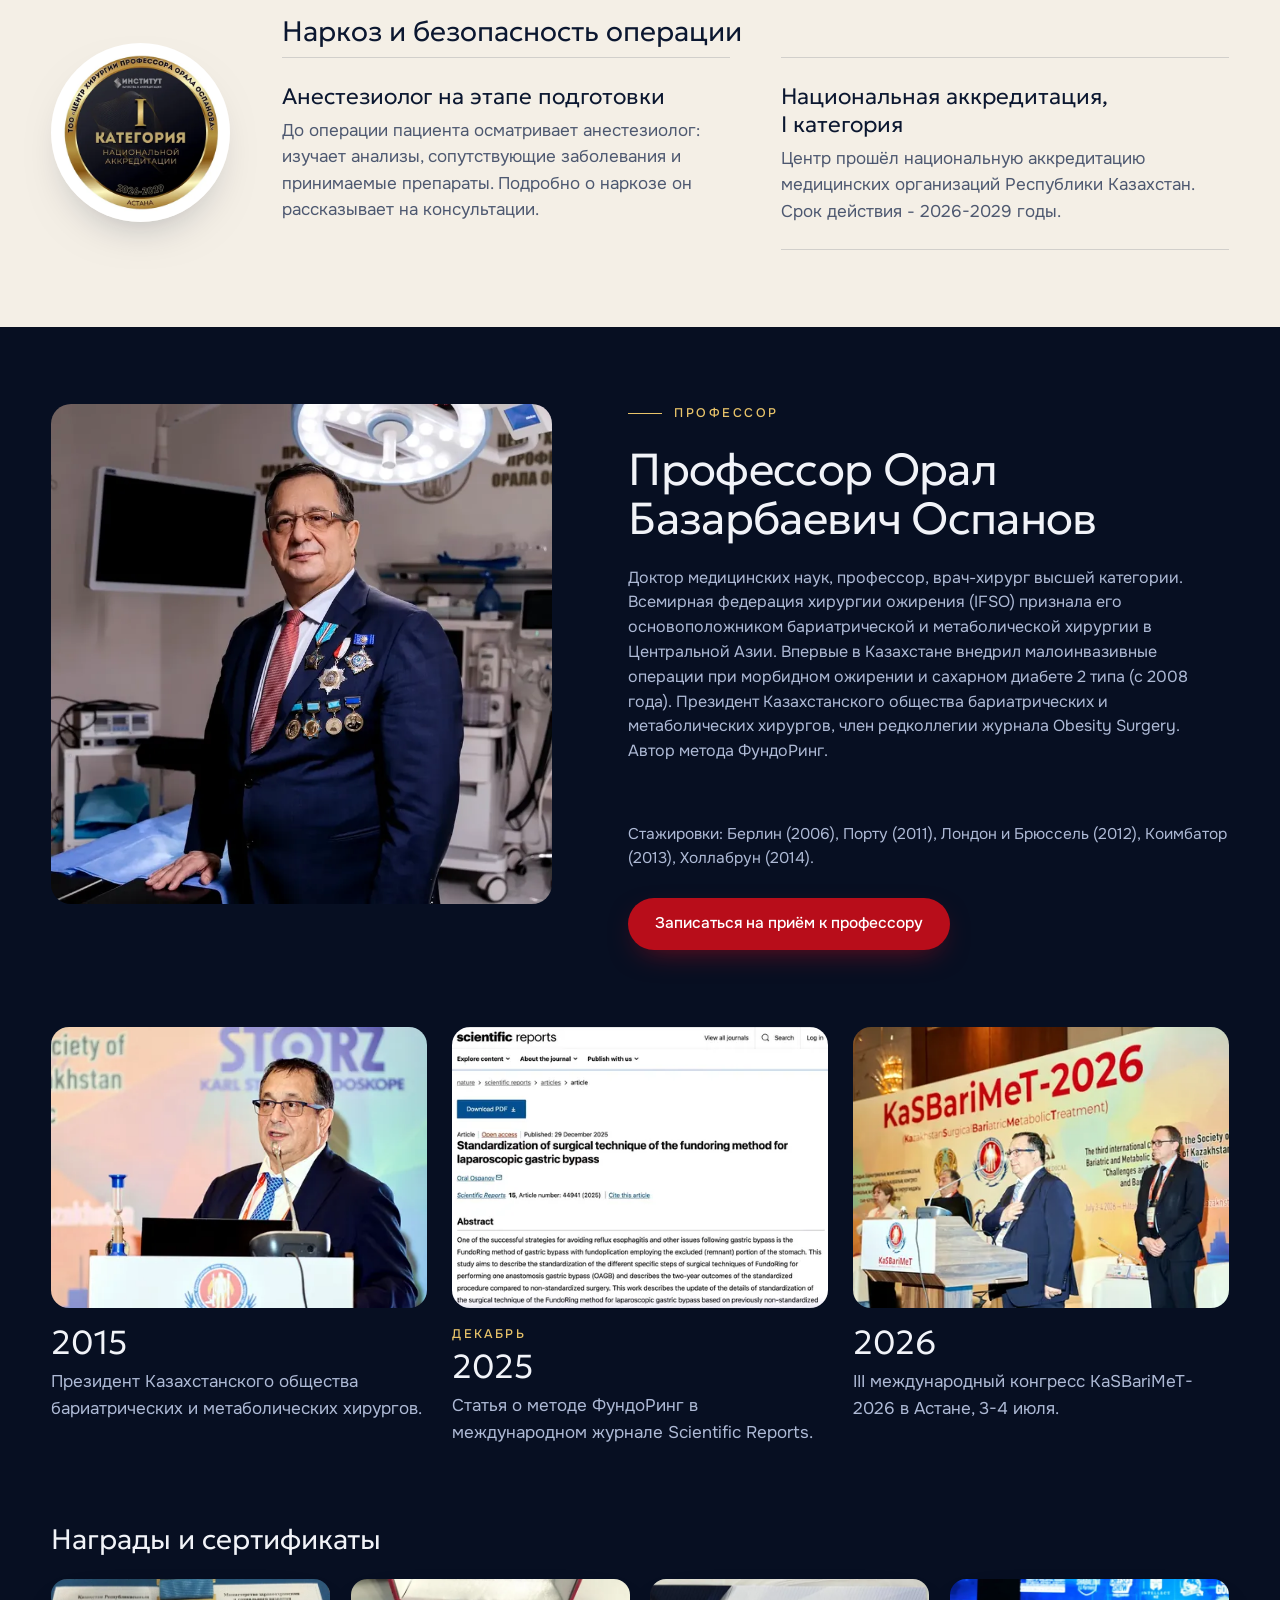
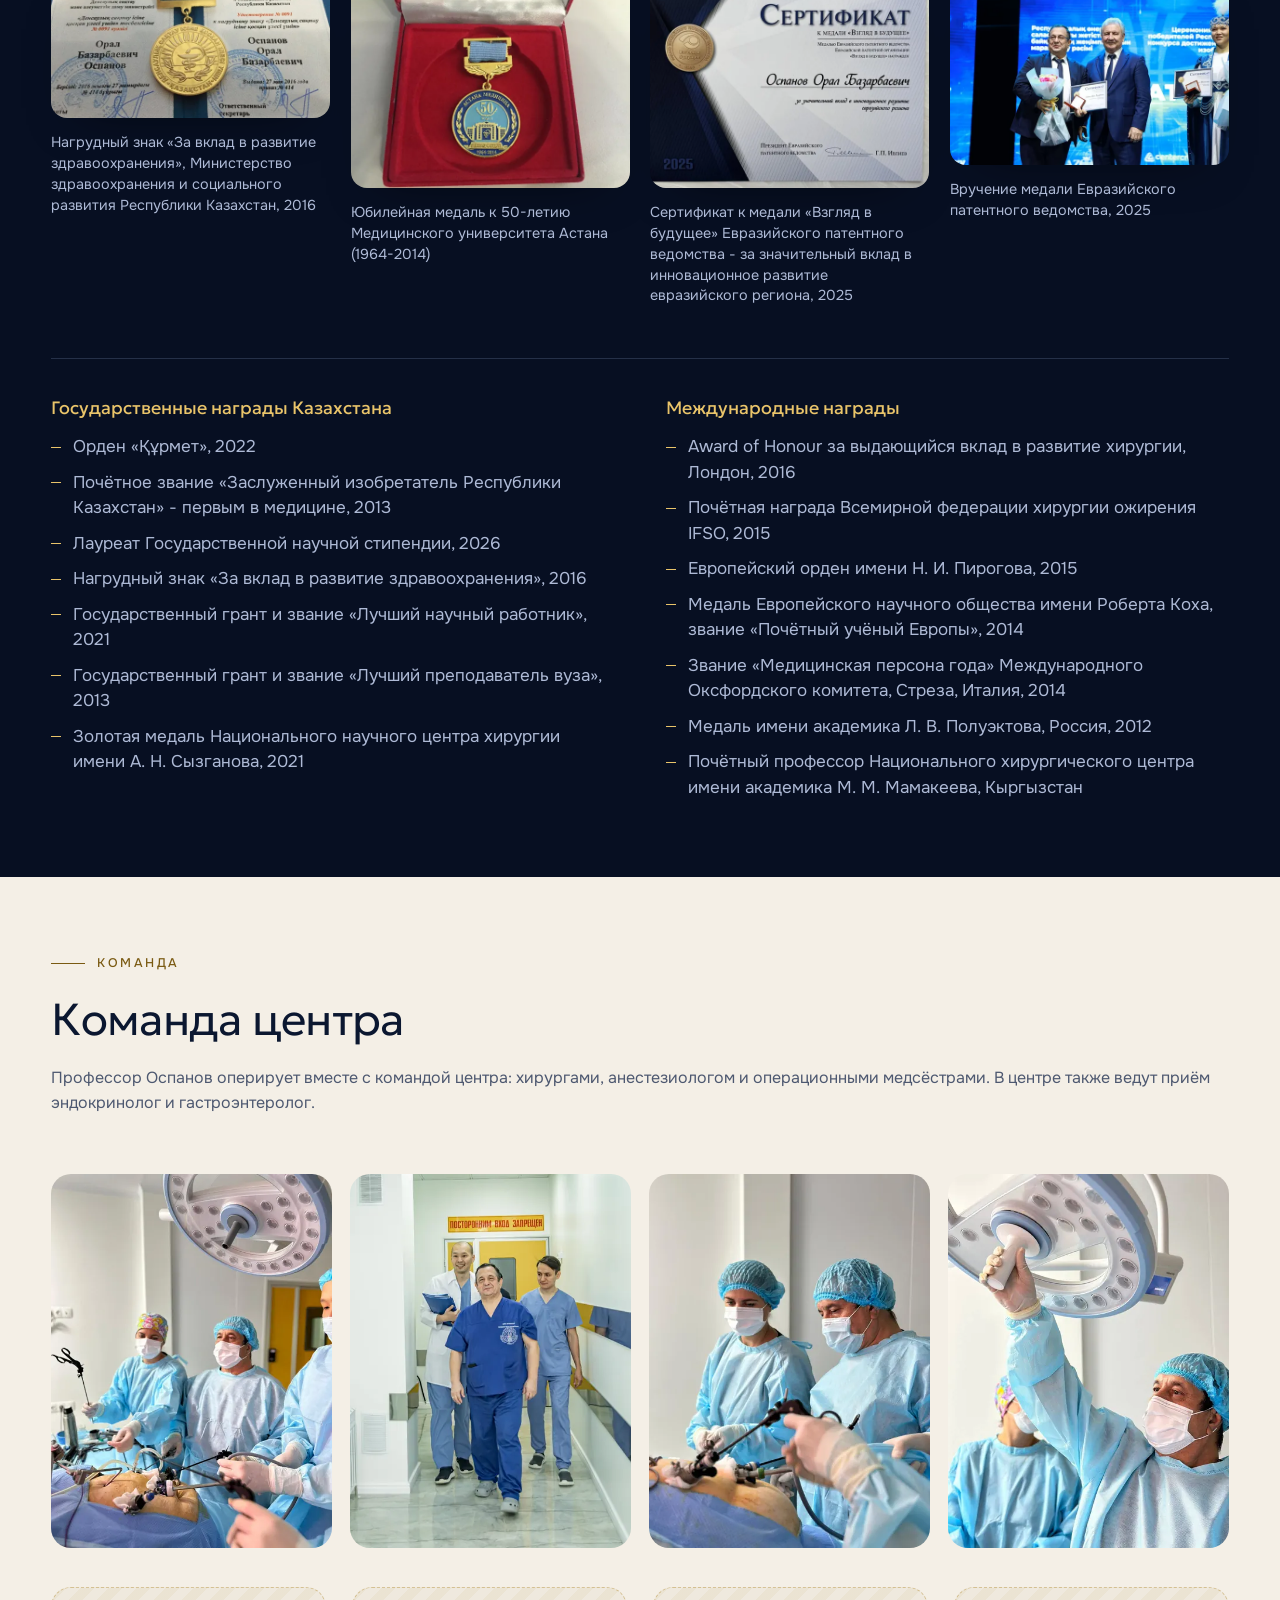
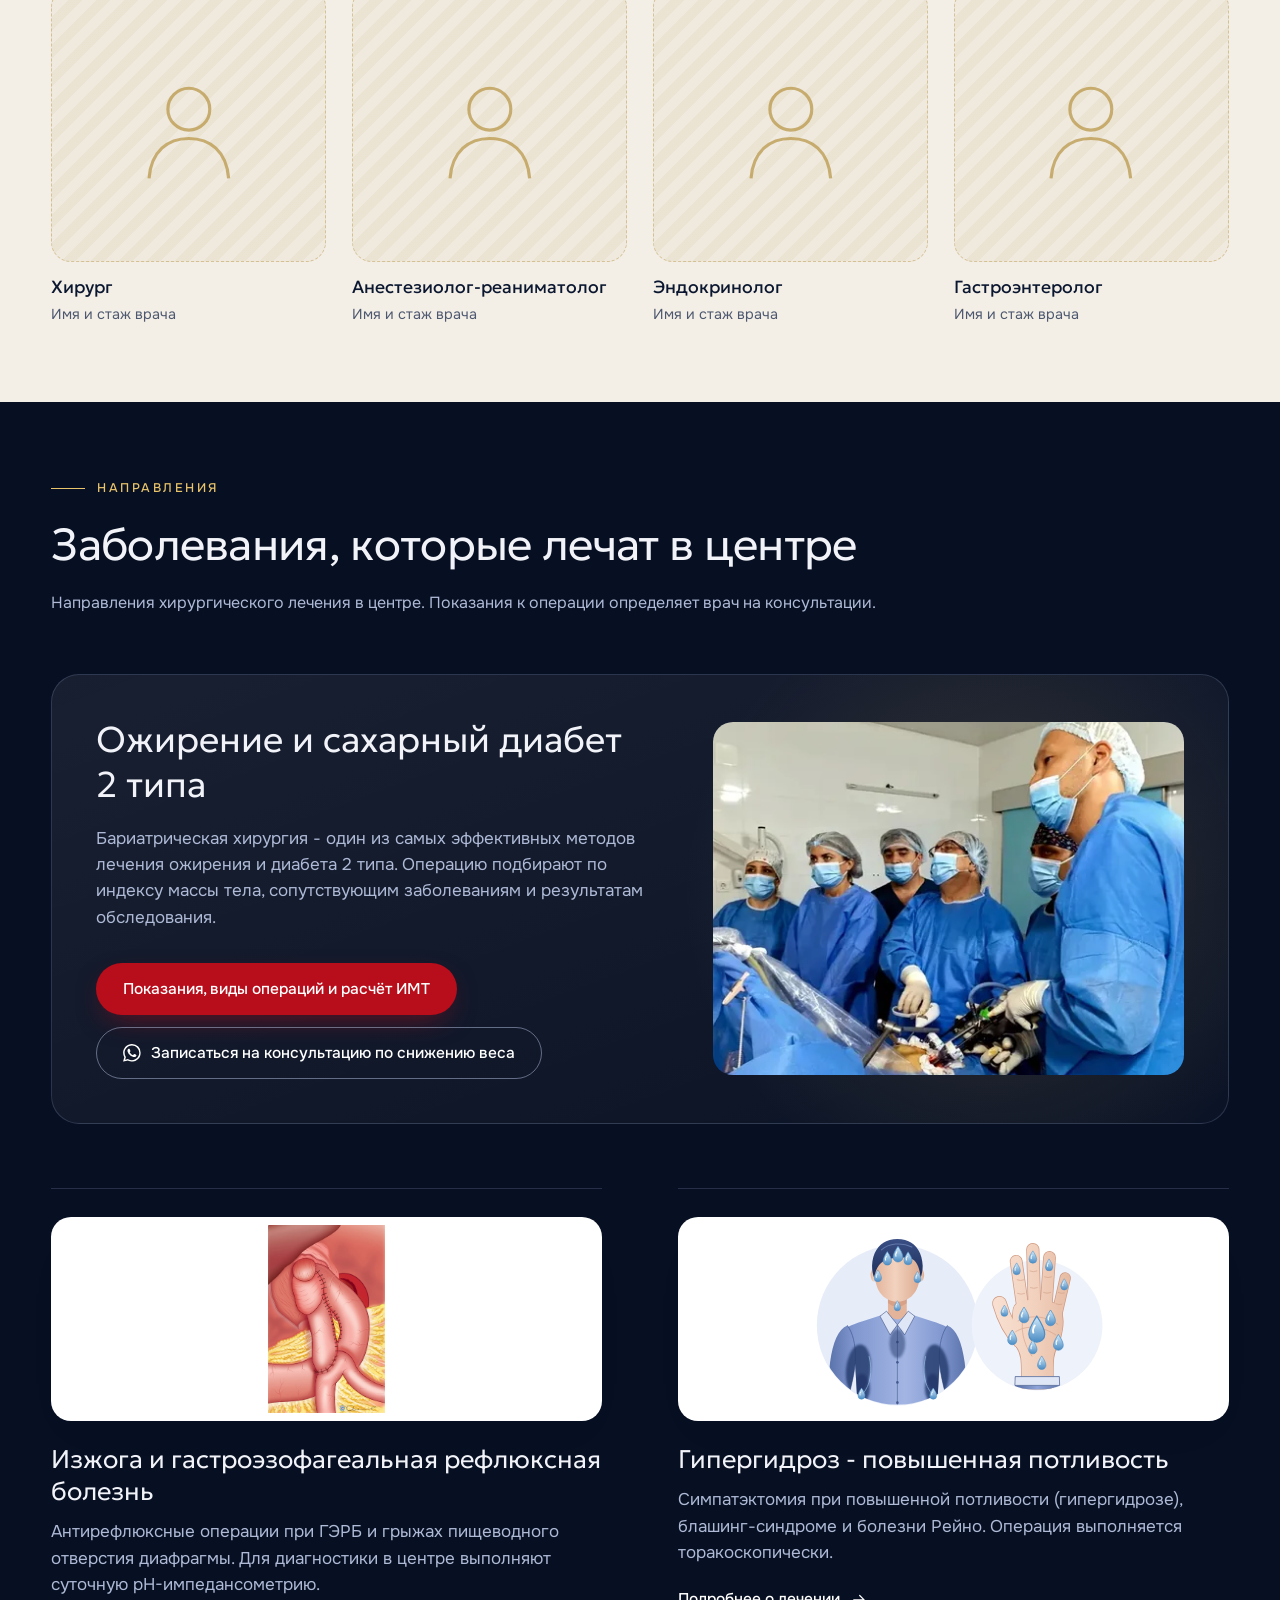
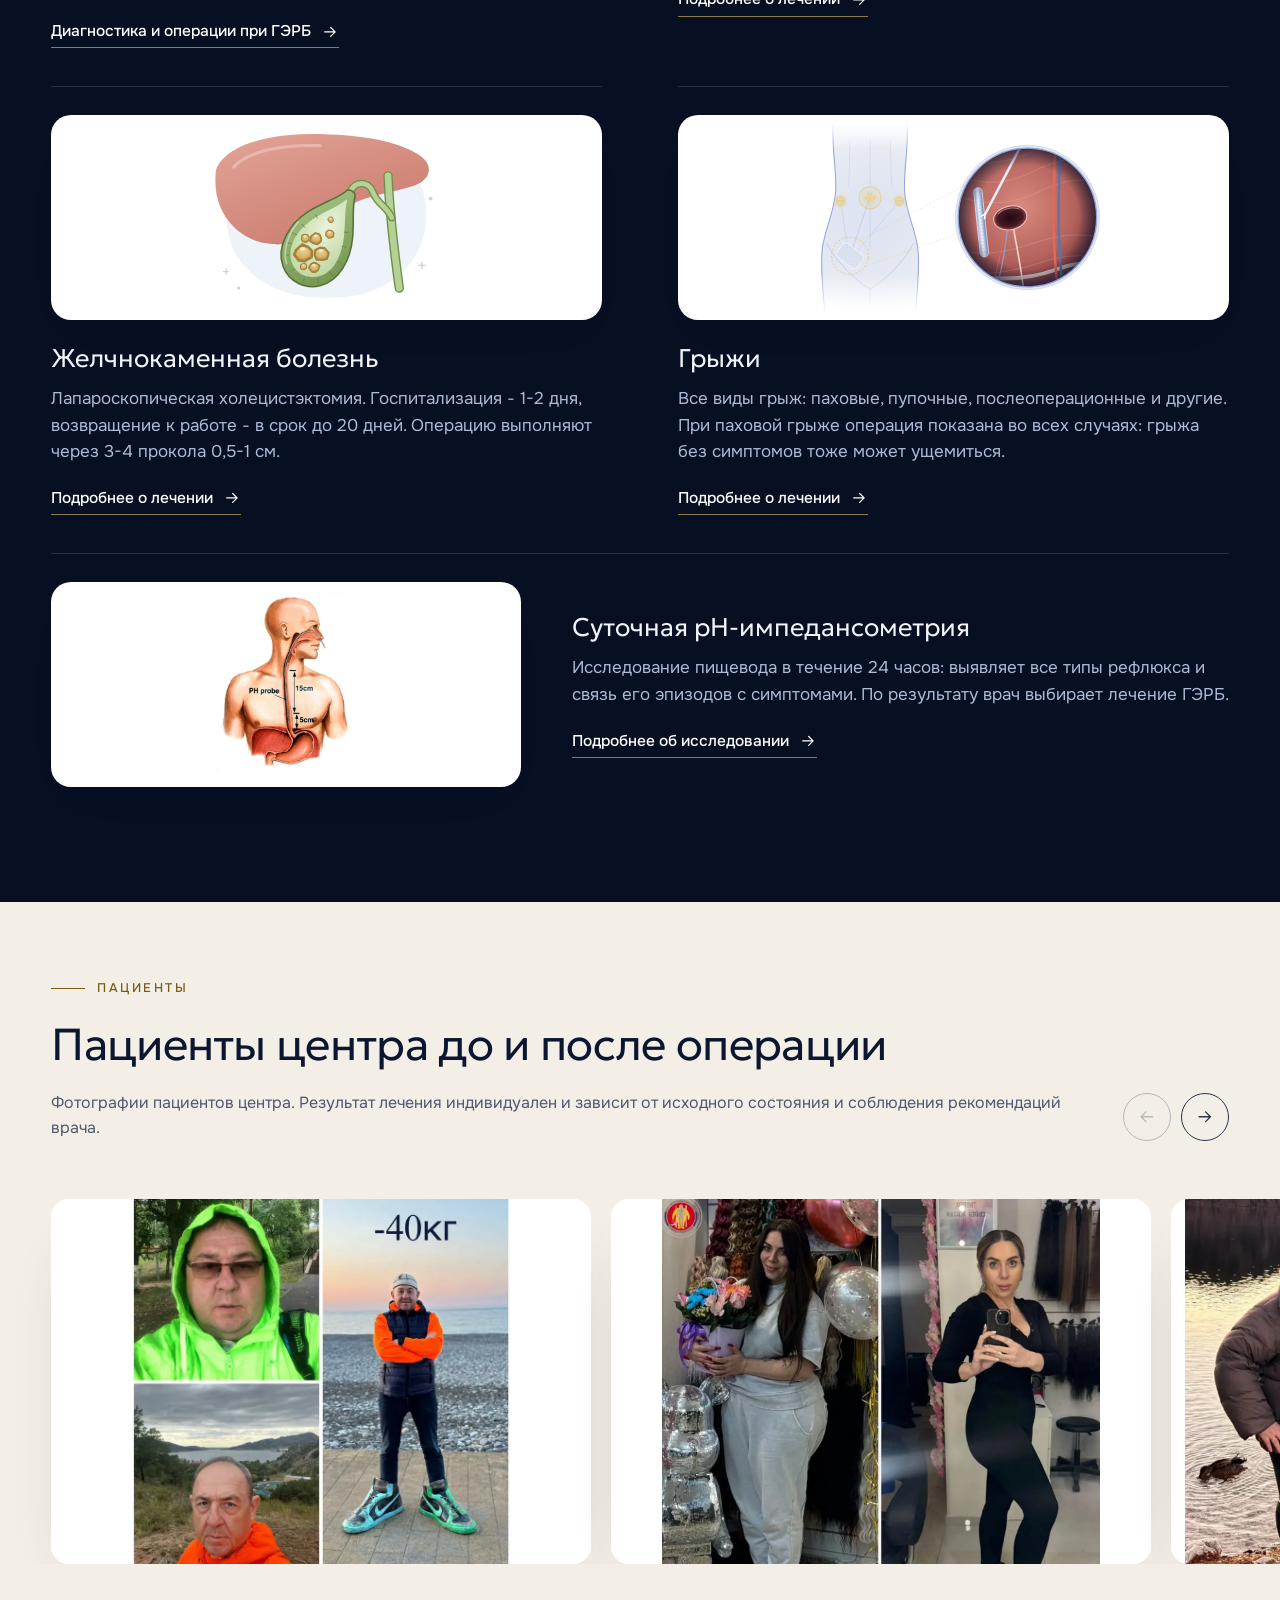
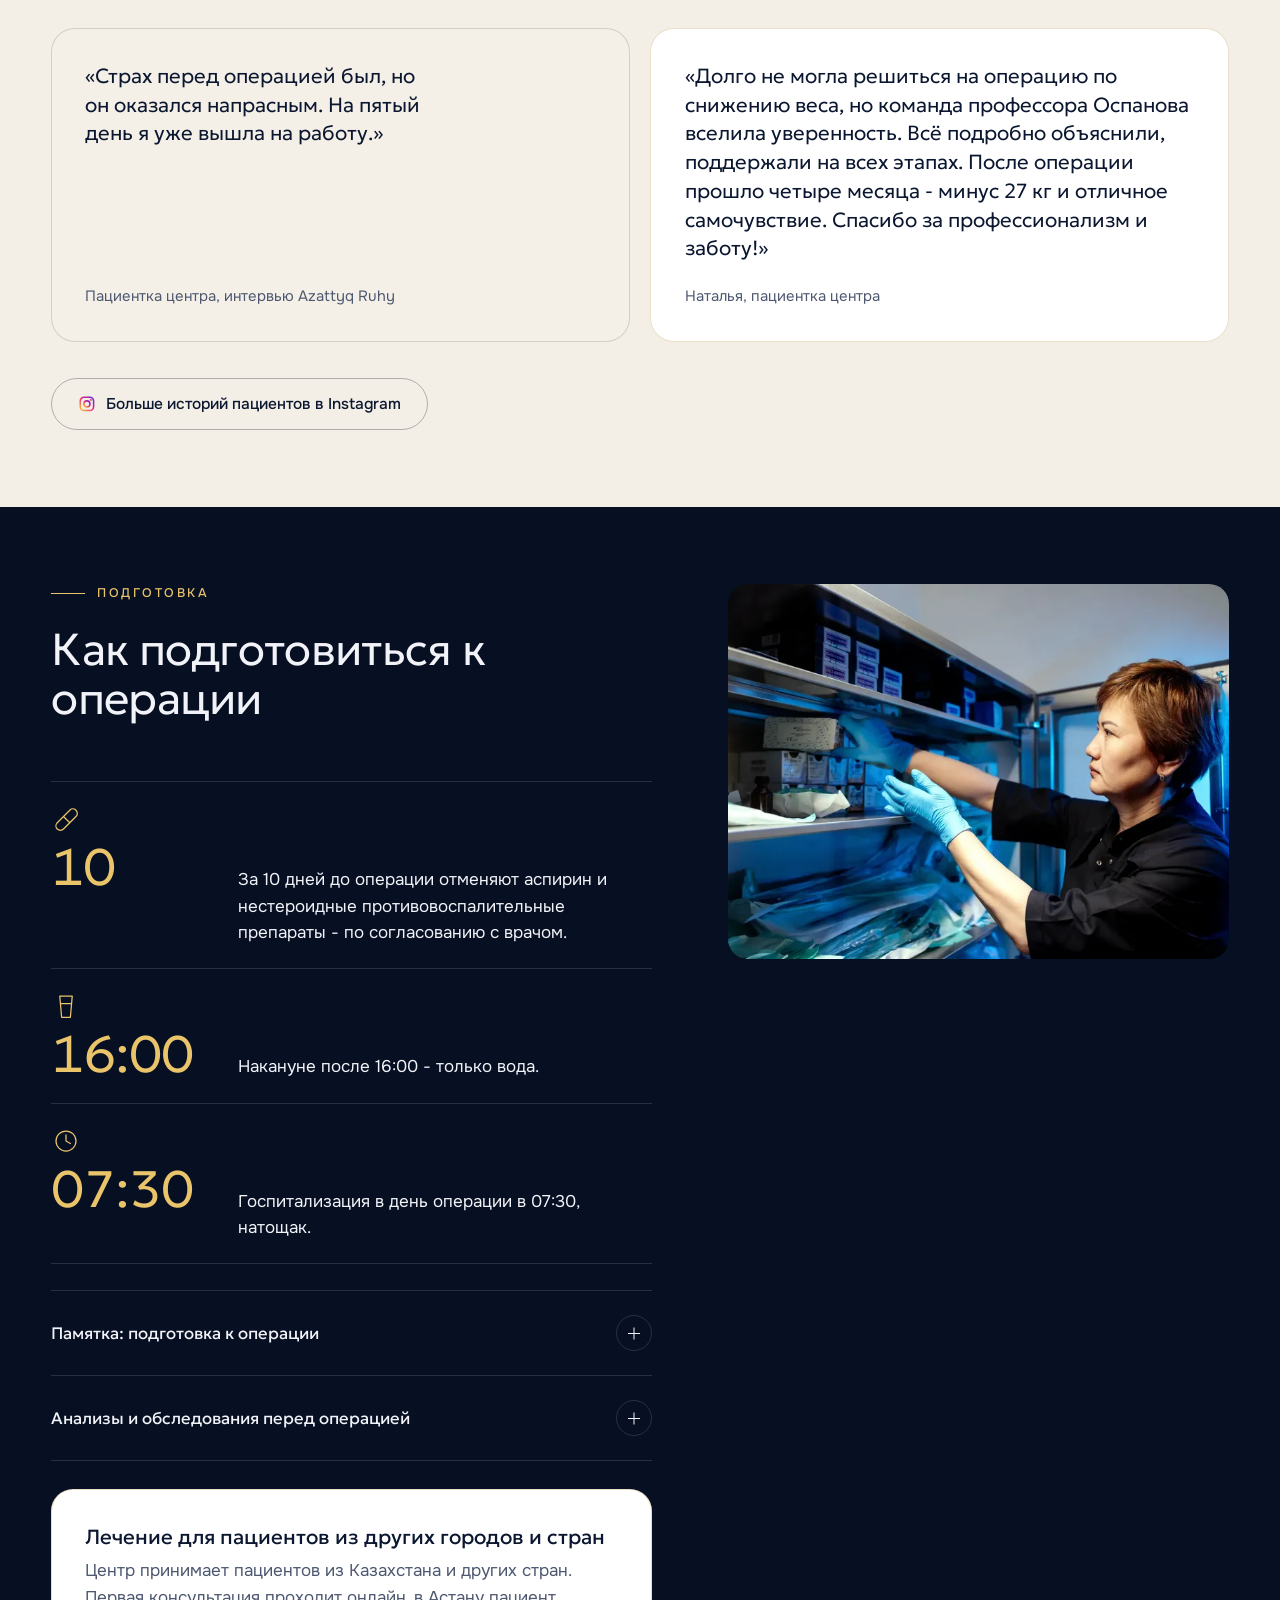
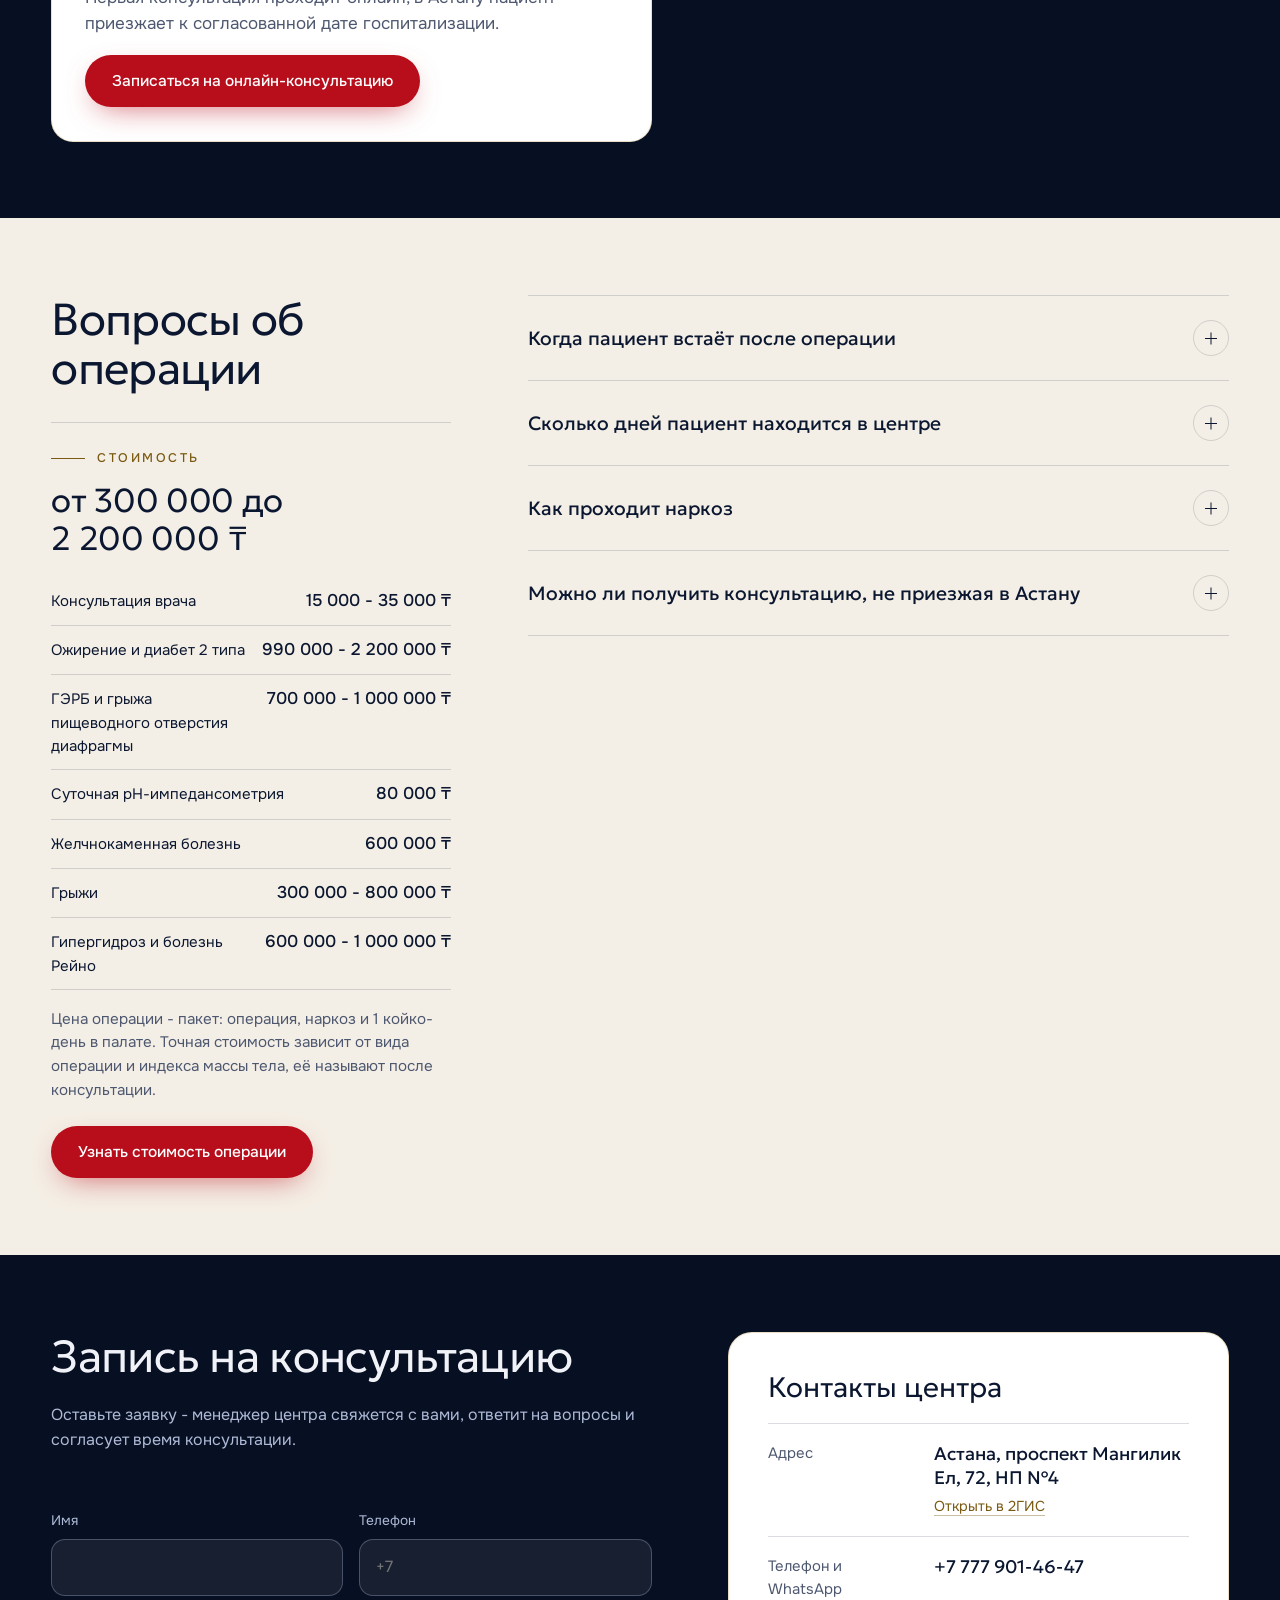
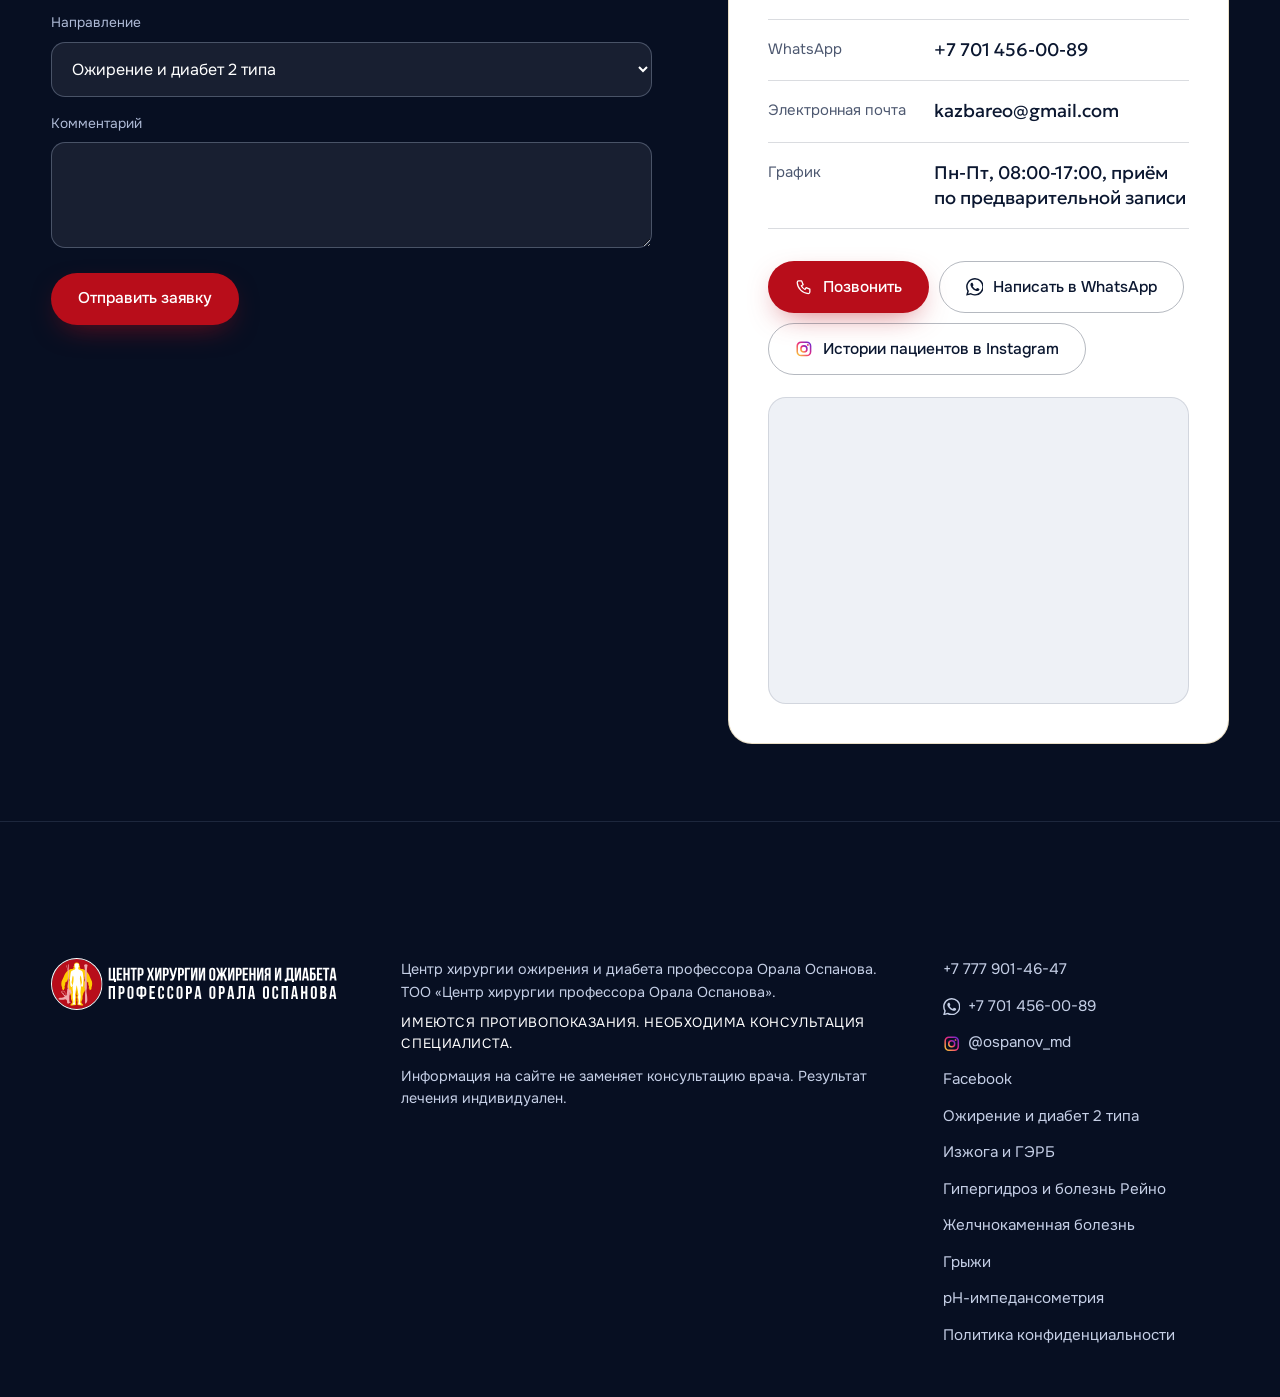
==== commit 3e141e9b: "Героиня и расчёт ИМТ в первом экране, знак аккредитации, команда центра, страница рН-импедансометрии" ====
--- a/index.html
+++ b/index.html
@@ -31,8 +31,8 @@
 <link rel="apple-touch-icon" href="assets/img/apple-touch-icon.png" sizes="180x180">
 <link rel="preload" href="assets/fonts/geologica-cyrillic.woff2" as="font" type="font/woff2" crossorigin>
 <link rel="preload" href="assets/fonts/onest-cyrillic.woff2" as="font" type="font/woff2" crossorigin>
-<link rel="stylesheet" href="styles.css?v=20261125-22">
-<script type="application/ld+json">{"@context": "https://schema.org", "@graph": [{"@type": "MedicalClinic", "@id": "https://ospanovoral.kz/#clinic", "name": "Центр хирургии ожирения и диабета профессора Орала Оспанова", "legalName": "ТОО «Центр хирургии профессора Орала Оспанова»", "url": "https://ospanovoral.kz/", "logo": "https://ospanovoral.kz/assets/img/apple-touch-icon.png", "image": "https://ospanovoral.kz/assets/img/og-image.jpg", "telephone": "+77779014647", "priceRange": "от 500 000 ₸", "address": {"@type": "PostalAddress", "streetAddress": "проспект Мангилик Ел, 72, НП №4", "addressLocality": "Астана", "addressCountry": "KZ"}, "openingHoursSpecification": [{"@type": "OpeningHoursSpecification", "dayOfWeek": ["Monday", "Tuesday", "Wednesday", "Thursday", "Friday"], "opens": "08:00", "closes": "17:00"}], "hasMap": "https://2gis.kz/astana/geo/70000001089430083", "sameAs": ["https://www.instagram.com/ospanov_md/", "https://www.facebook.com/oral.ospanov"], "email": "kazbareo@gmail.com", "medicalSpecialty": ["Surgical", "Gastroenterologic"], "availableService": [{"@type": "MedicalProcedure", "name": "Бариатрическая и метаболическая хирургия при ожирении и сахарном диабете 2 типа"}, {"@type": "MedicalProcedure", "name": "Антирефлюксные операции при ГЭРБ"}, {"@type": "MedicalProcedure", "name": "Симпатэктомия при гипергидрозе"}, {"@type": "MedicalProcedure", "name": "Лапароскопическая холецистэктомия"}, {"@type": "MedicalProcedure", "name": "Лечение грыж"}], "employee": {"@id": "https://ospanovoral.kz/#professor"}}, {"@type": "Physician", "@id": "https://ospanovoral.kz/#professor", "name": "Орал Базарбаевич Оспанов", "jobTitle": "Профессор, доктор медицинских наук", "url": "https://ospanovoral.kz/#professor", "image": "https://ospanovoral.kz/assets/photos/plate-86.webp", "telephone": "+77779014647", "medicalSpecialty": "Surgical", "worksFor": {"@id": "https://ospanovoral.kz/#clinic"}, "address": {"@type": "PostalAddress", "streetAddress": "проспект Мангилик Ел, 72, НП №4", "addressLocality": "Астана", "addressCountry": "KZ"}, "sameAs": ["https://www.instagram.com/ospanov_md/"]}, {"@type": "FAQPage", "mainEntity": [{"@type": "Question", "name": "Когда пациент встаёт после операции", "acceptedAnswer": {"@type": "Answer", "text": "На следующий день после операции пациенты могут вставать."}}, {"@type": "Question", "name": "Сколько дней пациент находится в центре", "acceptedAnswer": {"@type": "Answer", "text": "После бариатрической операции выписка возможна спустя 2-3 дня, после холецистэктомии госпитализация занимает 1-2 дня."}}, {"@type": "Question", "name": "Как проходит наркоз", "acceptedAnswer": {"@type": "Answer", "text": "Вид анестезии подбирает анестезиолог по результатам обследования. Он осматривает пациента до операции и отвечает на вопросы о наркозе на консультации."}}, {"@type": "Question", "name": "Можно ли получить консультацию, не приезжая в Астану", "acceptedAnswer": {"@type": "Answer", "text": "Да, первая консультация проходит онлайн."}}]}]}</script>
+<link rel="stylesheet" href="styles.css?v=20261126-2">
+<script type="application/ld+json">{"@context": "https://schema.org", "@graph": [{"@type": "MedicalClinic", "@id": "https://ospanovoral.kz/#clinic", "name": "Центр хирургии ожирения и диабета профессора Орала Оспанова", "legalName": "ТОО «Центр хирургии профессора Орала Оспанова»", "url": "https://ospanovoral.kz/", "logo": "https://ospanovoral.kz/assets/img/apple-touch-icon.png", "image": "https://ospanovoral.kz/assets/img/og-image.jpg", "telephone": "+77779014647", "priceRange": "15 000 - 2 200 000 ₸", "address": {"@type": "PostalAddress", "streetAddress": "проспект Мангилик Ел, 72, НП №4", "addressLocality": "Астана", "addressCountry": "KZ"}, "openingHoursSpecification": [{"@type": "OpeningHoursSpecification", "dayOfWeek": ["Monday", "Tuesday", "Wednesday", "Thursday", "Friday"], "opens": "08:00", "closes": "17:00"}], "hasMap": "https://2gis.kz/astana/geo/70000001089430083", "sameAs": ["https://www.instagram.com/ospanov_md/", "https://www.facebook.com/oral.ospanov"], "email": "kazbareo@gmail.com", "medicalSpecialty": ["Surgical", "Gastroenterologic"], "availableService": [{"@type": "MedicalProcedure", "name": "Бариатрическая и метаболическая хирургия при ожирении и сахарном диабете 2 типа"}, {"@type": "MedicalProcedure", "name": "Антирефлюксные операции при ГЭРБ"}, {"@type": "MedicalProcedure", "name": "Симпатэктомия при гипергидрозе"}, {"@type": "MedicalProcedure", "name": "Лапароскопическая холецистэктомия"}, {"@type": "MedicalProcedure", "name": "Лечение грыж"}], "employee": {"@id": "https://ospanovoral.kz/#professor"}}, {"@type": "Physician", "@id": "https://ospanovoral.kz/#professor", "name": "Орал Базарбаевич Оспанов", "jobTitle": "Профессор, доктор медицинских наук", "url": "https://ospanovoral.kz/#professor", "image": "https://ospanovoral.kz/assets/photos/plate-86.webp", "telephone": "+77779014647", "medicalSpecialty": "Surgical", "worksFor": {"@id": "https://ospanovoral.kz/#clinic"}, "address": {"@type": "PostalAddress", "streetAddress": "проспект Мангилик Ел, 72, НП №4", "addressLocality": "Астана", "addressCountry": "KZ"}, "sameAs": ["https://www.instagram.com/ospanov_md/"]}, {"@type": "FAQPage", "mainEntity": [{"@type": "Question", "name": "Когда пациент встаёт после операции", "acceptedAnswer": {"@type": "Answer", "text": "В день операции: через 2-4 часа пациент встаёт, ходит и может пить воду."}}, {"@type": "Question", "name": "Сколько дней пациент находится в центре", "acceptedAnswer": {"@type": "Answer", "text": "После бариатрической операции выписка возможна спустя 2-3 дня, после холецистэктомии госпитализация занимает 1-2 дня."}}, {"@type": "Question", "name": "Как проходит наркоз", "acceptedAnswer": {"@type": "Answer", "text": "Вид анестезии подбирает анестезиолог по результатам обследования. Он осматривает пациента до операции и отвечает на вопросы о наркозе на консультации."}}, {"@type": "Question", "name": "Можно ли получить консультацию, не приезжая в Астану", "acceptedAnswer": {"@type": "Answer", "text": "Да, первую консультацию можно пройти онлайн. Также можно прийти на приём в центр в Астане."}}]}]}</script>
 <script src="https://lead-bot.sultan-askarov-kz.workers.dev/t.js" data-site="ospanovoral" defer></script>
 </head>
 <body>
@@ -63,6 +63,7 @@
           <a href="gipergidroz/" data-i18n="dd.gg">Гипергидроз и болезнь Рейно</a>
           <a href="zhkb/" data-i18n="dd.zh">Желчнокаменная болезнь</a>
           <a href="gryzhi/" data-i18n="dd.gr">Грыжи</a>
+          <a href="ph-impedansometriya/" data-i18n="dd.ph">рН-импедансометрия</a>
         </div>
       </div>
       <a href="#operaciya" data-i18n="nav.op">Операция</a>
@@ -92,10 +93,11 @@
 </header>
 
 <main>
-<section class="hero" id="top">
+<section class="hero hero-home" id="top">
 <div class="hv">
-    <figure class="hv-main hv-art"><img src="assets/art/hero-weight.svg" alt="" fetchpriority="high" decoding="async"></figure>
-  </div>
+    <figure class="hv-main hv-art"><img src="assets/art/hero-weight.svg?v=20261126" alt="" fetchpriority="high" decoding="async"></figure>
+  </div>
+<a class="hbadge" href="#narkoz"><span class="hbadge-i"><img src="assets/photos/trust-105-480.webp" width="480" height="480" alt="Знак национальной аккредитации, I категория, 2026-2029" data-i18n-alt="alt.accr" decoding="async"></span><span class="hbadge-t"><b data-i18n="hb.t">Национальная аккредитация</b><span data-i18n="hb.s">I&nbsp;категория, 2026&#8209;2029</span></span></a>
 
   <div class="hero-txt wrap">
     <div class="hero-col">
@@ -110,17 +112,29 @@
     </div>
   </div>
 
+  <div class="hcalc" id="bmi">
+    <p class="hcalc-h" data-i18n="hc.h">Рассчитайте индекс массы тела</p>
+    <div class="hcalc-in">
+      <label><span data-i18n="bmi.height">Рост, см</span><input type="text" id="bmiH" inputmode="decimal" autocomplete="off" placeholder="165"></label>
+      <label><span data-i18n="bmi.weight">Вес, кг</span><input type="text" id="bmiW" inputmode="decimal" autocomplete="off" placeholder="95"></label>
+      <div class="hcalc-v"><b id="bmiVal">-</b><span data-i18n="bmi.unit">ИМТ</span></div>
+    </div>
+    <p class="hcalc-cat" id="bmiCatT" data-i18n="bmi.empty">Укажите рост и вес</p>
+    <p class="vh" id="bmiRes" aria-live="polite"></p>
+    <div class="hcalc-b"><a class="btn btn-red" id="bmiBtn" href="https://wa.me/77779014647?text=%D0%97%D0%B4%D1%80%D0%B0%D0%B2%D1%81%D1%82%D0%B2%D1%83%D0%B9%D1%82%D0%B5%21%20%D0%A5%D0%BE%D1%87%D1%83%20%D0%BE%D0%B1%D1%81%D1%83%D0%B4%D0%B8%D1%82%D1%8C%20%D0%BB%D0%B5%D1%87%D0%B5%D0%BD%D0%B8%D0%B5%20%D0%BD%D0%B0%20%D0%BA%D0%BE%D0%BD%D1%81%D1%83%D0%BB%D1%8C%D1%82%D0%B0%D1%86%D0%B8%D0%B8." target="_blank" rel="noopener" data-i18n="bmi.btn">Обсудить на консультации</a><a class="dlink" href="ozhirenie-diabet/#pokazaniya"><span data-i18n="hc.more">Показания к операции</span><svg class="ic"><use href="#ic-ar"/></svg></a></div>
+  </div>
+
   <ol class="tline" id="tline">
     <li class="on"><b data-i18n="hero.t1a">07:30</b><span data-i18n="hero.t1b">госпитализация</span></li>
     <li><b data-i18n="hero.t2a">Операция</b><span data-i18n="hero.t2b">лапароскопия</span></li>
-    <li><b data-i18n="hero.t3a">Следующий день</b><span data-i18n="hero.t3b">пациент встаёт</span></li>
+    <li><b data-i18n="hero.t3a">В день операции</b><span data-i18n="hero.t3b">через 2-4 часа встаёт, ходит и пьёт воду</span></li>
     <li><b data-i18n="hero.t4a">2-3 день</b><span data-i18n="hero.t4b">возможна выписка</span></li>
   </ol>
 </section>
 
 <section class="trust" aria-label="Факты о центре" data-i18n-aria="a.trust">
   <ul class="trust-in wrap">
-    <li class="rv"><b>200-350</b><span data-i18n="trust.1">бариатрических операций в год профессор выполняет лично</span></li>
+    <li class="rv"><b>200-350</b><span data-i18n="trust.1">бариатрических и метаболических операций в год профессор выполняет лично</span></li>
     <li class="rv"><b>25</b><span data-i18n="trust.2">патентов на изобретения</span></li>
     <li class="rv"><b>450+</b><span data-i18n="trust.3">научных публикаций</span></li>
     <li class="rv"><b>4,9</b><span data-i18n="trust.4">оценка центра в 2ГИС</span></li>
@@ -143,13 +157,18 @@
         </div>
       </div>
       <ol class="steps" id="steps">
-        <li class="step" data-ph="0"><i class="num">01</i><div><svg class="sic" viewBox="0 0 48 48" aria-hidden="true"><path d="M6 10H42V32H6ZM18 40H30M24 32V40M20 18A4 4 0 1 0 28 18A4 4 0 1 0 20 18M15 28C17 24 31 24 33 28"/></svg><h3 data-i18n="op.s1h">Онлайн-консультация</h3><p data-i18n="op.s1p">Врач знакомится с историей болезни и результатами обследований, отвечает на вопросы об операции.</p></div></li>
+        <li class="step" data-ph="0"><i class="num">01</i><div><svg class="sic" viewBox="0 0 48 48" aria-hidden="true"><path d="M6 10H42V32H6ZM18 40H30M24 32V40M20 18A4 4 0 1 0 28 18A4 4 0 1 0 20 18M15 28C17 24 31 24 33 28"/></svg><h3 data-i18n="op.s1h">Консультация в центре или онлайн</h3><p data-i18n="op.s1p">Приём проходит очно в центре в Астане или онлайн. Врач знакомится с историей болезни и результатами обследований, отвечает на вопросы об операции.</p></div></li>
         <li class="step" data-ph="0"><i class="num">02</i><div><svg class="sic" viewBox="0 0 48 48" aria-hidden="true"><path d="M18 6H30M20 6V30A4 4 0 0 0 28 30V6M20 18H28M36 14V38M32 22H40"/></svg><h3 data-i18n="op.s2h">Диагностика и анализы</h3><p data-i18n="op.s2p">Перечень обследований назначает врач. Результаты действительны от 10&nbsp;дней до 1&nbsp;месяца - сроки указаны в памятке.</p></div></li>
         <li class="step" data-ph="0"><i class="num">03</i><div><svg class="sic" viewBox="0 0 48 48" aria-hidden="true"><path d="M14 8H34V42H14ZM20 6H28V12H20ZM19 22L22 25L28 19M19 33H29"/></svg><h3 data-i18n="op.s3h">Подготовка</h3><p data-i18n="op.s3p">Хирург и анестезиолог оценивают состояние пациента и готовят его к операции.</p></div></li>
         <li class="step" data-ph="1"><i class="num">04</i><div><svg class="sic" viewBox="0 0 48 48" aria-hidden="true"><path d="M8 38L22 24M22 24L26 20M40 38L26 24M24 12A3 3 0 1 0 24.01 12M10 12A2 2 0 1 0 10.01 12M38 12A2 2 0 1 0 38.01 12"/></svg><h3 data-i18n="op.s4h">Лапароскопическая операция</h3><p data-i18n="op.s4p">Хирург работает через проколы 0,5-1&nbsp;см под контролем видеокамеры.</p></div></li>
-        <li class="step" data-ph="2"><i class="num">05</i><div><svg class="sic" viewBox="0 0 48 48" aria-hidden="true"><path d="M26 8A3 3 0 1 0 26.01 8M24 14L18 26L24 30L22 42M24 14L30 24L36 26M18 26L12 28M24 30L32 42"/></svg><h3 data-i18n="op.s5h">Восстановление и наблюдение</h3><p data-i18n="op.s5p">На следующий день пациенты могут вставать, выписка возможна спустя 2-3&nbsp;дня. Полное восстановление и адаптация к новому режиму питания обычно занимают 2-4&nbsp;недели.</p></div></li>
-        <li class="steps-btn"><a class="btn btn-red" href="https://wa.me/77779014647?text=%D0%97%D0%B4%D1%80%D0%B0%D0%B2%D1%81%D1%82%D0%B2%D1%83%D0%B9%D1%82%D0%B5%21%20%D0%A5%D0%BE%D1%87%D1%83%20%D0%B7%D0%B0%D0%BF%D0%B8%D1%81%D0%B0%D1%82%D1%8C%D1%81%D1%8F%20%D0%BD%D0%B0%20%D0%BE%D0%BD%D0%BB%D0%B0%D0%B9%D0%BD-%D0%BA%D0%BE%D0%BD%D1%81%D1%83%D0%BB%D1%8C%D1%82%D0%B0%D1%86%D0%B8%D1%8E." target="_blank" rel="noopener" data-i18n="op.btn">Записаться на онлайн-консультацию</a></li>
+        <li class="step" data-ph="2"><i class="num">05</i><div><svg class="sic" viewBox="0 0 48 48" aria-hidden="true"><path d="M26 8A3 3 0 1 0 26.01 8M24 14L18 26L24 30L22 42M24 14L30 24L36 26M18 26L12 28M24 30L32 42"/></svg><h3 data-i18n="op.s5h">Восстановление и наблюдение</h3><p data-i18n="op.s5p">В день операции, через 2-4&nbsp;часа, пациент встаёт, ходит и может пить воду. Выписка возможна спустя 2-3&nbsp;дня. Полное восстановление и адаптация к новому режиму питания обычно занимают 2-4&nbsp;недели.</p></div></li>
+        <li class="steps-btn"><a class="btn btn-red" href="https://wa.me/77779014647?text=%D0%97%D0%B4%D1%80%D0%B0%D0%B2%D1%81%D1%82%D0%B2%D1%83%D0%B9%D1%82%D0%B5%21%20%D0%A5%D0%BE%D1%87%D1%83%20%D0%B7%D0%B0%D0%BF%D0%B8%D1%81%D0%B0%D1%82%D1%8C%D1%81%D1%8F%20%D0%BD%D0%B0%20%D0%BA%D0%BE%D0%BD%D1%81%D1%83%D0%BB%D1%8C%D1%82%D0%B0%D1%86%D0%B8%D1%8E." target="_blank" rel="noopener" data-i18n="op.btn">Записаться на консультацию</a></li>
       </ol>
+    </div>
+    <div class="spec" id="specialisty">
+      <div class="spec-t"><h3 class="safe-h" data-i18n="sp.h">Приём специалистов в центре</h3><p data-i18n="sp.p">Помимо хирургов, в центре ведут приём эндокринолог и гастроэнтеролог. Можно прийти на очный приём или записаться на онлайн-консультацию.</p>
+        <a class="btn btn-line" href="https://wa.me/77779014647?text=%D0%97%D0%B4%D1%80%D0%B0%D0%B2%D1%81%D1%82%D0%B2%D1%83%D0%B9%D1%82%D0%B5%21%20%D0%A5%D0%BE%D1%87%D1%83%20%D0%B7%D0%B0%D0%BF%D0%B8%D1%81%D0%B0%D1%82%D1%8C%D1%81%D1%8F%20%D0%BD%D0%B0%20%D0%BF%D1%80%D0%B8%D1%91%D0%BC%20%D0%BA%20%D1%8D%D0%BD%D0%B4%D0%BE%D0%BA%D1%80%D0%B8%D0%BD%D0%BE%D0%BB%D0%BE%D0%B3%D1%83%20%D0%B8%D0%BB%D0%B8%20%D0%B3%D0%B0%D1%81%D1%82%D1%80%D0%BE%D1%8D%D0%BD%D1%82%D0%B5%D1%80%D0%BE%D0%BB%D0%BE%D0%B3%D1%83." target="_blank" rel="noopener"><svg class="ic"><use href="#ic-wa"/></svg><span data-i18n="sp.btn">Записаться к специалисту</span></a></div>
+      <ul class="spec-l"><li class="rv"><svg class="sic" viewBox="0 0 48 48" aria-hidden="true"><path d="M8 38L22 24M22 24L26 20M40 38L26 24M24 12A3 3 0 1 0 24.01 12"/></svg><b data-i18n="sp.1">Хирург</b><span data-i18n="sp.1s">первичная и повторная консультация</span></li><li class="rv"><svg class="sic" viewBox="0 0 48 48" aria-hidden="true"><path d="M24 6L40 13L24 20L8 13ZM14 16V26C14 30 34 30 34 26V16M40 13V24"/></svg><b data-i18n="sp.2">Профессор Оспанов</b><span data-i18n="sp.2s">консультация доктора медицинских наук</span></li><li class="rv"><svg class="sic" viewBox="0 0 48 48" aria-hidden="true"><path d="M24 6C18 14 14 20 14 27A10 10 0 0 0 34 27C34 20 30 14 24 6ZM20 28H28M24 24V32"/></svg><b data-i18n="sp.3">Эндокринолог</b><span data-i18n="sp.3s">врач высшей категории</span></li><li class="rv"><svg class="sic" viewBox="0 0 48 48" aria-hidden="true"><path d="M18 6V14C18 20 10 20 10 30C10 38 18 42 26 42C34 42 38 36 38 30C38 22 30 22 30 16V6"/></svg><b data-i18n="sp.4">Гастроэнтеролог</b><span data-i18n="sp.4s">заболевания пищевода, желудка и кишечника</span></li></ul>
     </div>
     <div class="safe rv" id="narkoz">
       <div class="safe-b"><img src="assets/photos/trust-105-800.webp" srcset="assets/photos/trust-105-480.webp 480w, assets/photos/trust-105-800.webp 800w, assets/photos/trust-105.webp 1080w" sizes="220px" width="1080" height="1080" alt="Знак национальной аккредитации, I категория, 2026-2029" data-i18n-alt="alt.accr" loading="lazy" decoding="async"></div>
@@ -193,7 +212,19 @@
   </div>
 </section>
 
-<section class="sec lt" id="napravleniya">
+<section class="sec lt" id="komanda">
+  <div class="wrap">
+    <header class="head">
+      <p class="kick" data-i18n="km.kick">Команда</p>
+      <h2 class="spl" data-i18n="km.h2">Команда центра</h2>
+      <p class="lead rv" data-i18n="km.lead">Профессор Оспанов оперирует вместе с командой центра: хирургами, анестезиологом и операционными медсёстрами. В центре также ведут приём эндокринолог и гастроэнтеролог.</p>
+    </header>
+    <div class="tm-grid"><figure class="tm-ph rv"><img src="assets/photos/team-1-800.webp" srcset="assets/photos/team-1-480.webp 480w, assets/photos/team-1-800.webp 800w, assets/photos/team-1.webp 960w" sizes="(min-width:900px) 24vw, 46vw" width="960" height="1280" alt="Операционная бригада центра во время лапароскопической операции" data-i18n-alt="alt.team" loading="lazy" decoding="async"></figure><figure class="tm-ph rv"><img src="assets/photos/team-2-800.webp" srcset="assets/photos/team-2-480.webp 480w, assets/photos/team-2-800.webp 800w, assets/photos/team-2.webp 941w" sizes="(min-width:900px) 24vw, 46vw" width="941" height="1411" alt="Профессор Оспанов с врачами центра" data-i18n-alt="alt.team2" loading="lazy" decoding="async"></figure><figure class="tm-ph rv"><img src="assets/photos/team-3-800.webp" srcset="assets/photos/team-3-480.webp 480w, assets/photos/team-3-800.webp 800w, assets/photos/team-3.webp 960w" sizes="(min-width:900px) 24vw, 46vw" width="960" height="1280" alt="Профессор Оспанов и ассистент во время операции" data-i18n-alt="alt.team3" loading="lazy" decoding="async"></figure><figure class="tm-ph rv"><img src="assets/photos/team-4-800.webp" srcset="assets/photos/team-4-480.webp 480w, assets/photos/team-4-800.webp 800w, assets/photos/team-4.webp 960w" sizes="(min-width:900px) 24vw, 46vw" width="960" height="1280" alt="Профессор Оспанов в операционной" data-i18n-alt="alt.team4" loading="lazy" decoding="async"></figure></div>
+    <div class="staff-grid"><article class="staff rv"><div class="staff-ph" aria-hidden="true"><svg viewBox="0 0 120 120"><circle cx="60" cy="46" r="20"/><path d="M22 112C24 86 40 74 60 74C80 74 96 86 98 112"/></svg></div><h3 data-i18n="km.r1">Хирург</h3><p data-i18n="km.name">Имя и стаж врача</p></article><article class="staff rv"><div class="staff-ph" aria-hidden="true"><svg viewBox="0 0 120 120"><circle cx="60" cy="46" r="20"/><path d="M22 112C24 86 40 74 60 74C80 74 96 86 98 112"/></svg></div><h3 data-i18n="km.r2">Анестезиолог-реаниматолог</h3><p data-i18n="km.name">Имя и стаж врача</p></article><article class="staff rv"><div class="staff-ph" aria-hidden="true"><svg viewBox="0 0 120 120"><circle cx="60" cy="46" r="20"/><path d="M22 112C24 86 40 74 60 74C80 74 96 86 98 112"/></svg></div><h3 data-i18n="km.r3">Эндокринолог</h3><p data-i18n="km.name">Имя и стаж врача</p></article><article class="staff rv"><div class="staff-ph" aria-hidden="true"><svg viewBox="0 0 120 120"><circle cx="60" cy="46" r="20"/><path d="M22 112C24 86 40 74 60 74C80 74 96 86 98 112"/></svg></div><h3 data-i18n="km.r4">Гастроэнтеролог</h3><p data-i18n="km.name">Имя и стаж врача</p></article></div>
+  </div>
+</section>
+
+<section class="sec" id="napravleniya">
   <div class="wrap">
     <header class="head">
       <p class="kick" data-i18n="tr.kick">Направления</p>
@@ -228,17 +259,22 @@
         <p data-i18n="tr.4p">Лапароскопическая холецистэктомия. Госпитализация - 1-2&nbsp;дня, возвращение к работе - в срок до 20&nbsp;дней. Операцию выполняют через 3-4 прокола 0,5-1&nbsp;см.</p>
         <a class="dlink" href="zhkb/"><span data-i18n="tr.more">Подробнее о лечении</span><svg class="ic"><use href="#ic-ar"/></svg></a>
       </article>
-      <article class="dir rv" id="gryzhi"><div class="dir-ill"><img src="assets/illustr/mesh-800.webp" srcset="assets/illustr/mesh-480.webp 480w, assets/illustr/mesh-800.webp 800w, assets/illustr/mesh.webp 800w" sizes="(min-width:900px) 40vw, 90vw" width="800" height="520" alt="Медицинская схема операции" data-i18n-alt="alt.ill" loading="lazy" decoding="async"></div>
+      <article class="dir rv" id="gryzhi"><div class="dir-ill"><img src="assets/art/gr-op.svg" alt="" loading="lazy" decoding="async"></div>
         <h3 data-i18n="tr.5h">Грыжи</h3>
         <p data-i18n="tr.5p">Все виды грыж: паховые, пупочные, послеоперационные и другие. При паховой грыже операция показана во всех случаях: грыжа без симптомов тоже может ущемиться.</p>
         <a class="dlink" href="gryzhi/"><span data-i18n="tr.more">Подробнее о лечении</span><svg class="ic"><use href="#ic-ar"/></svg></a>
       </article>
+      <article class="dir dir-wide rv" id="ph-impedansometriya"><div class="dir-ill"><img src="assets/illustr/ph-480.webp" srcset="assets/illustr/ph-480.webp 480w, assets/illustr/ph.webp 800w" sizes="(min-width:900px) 30vw, 90vw" width="800" height="800" alt="Медицинская схема операции" data-i18n-alt="alt.ill" loading="lazy" decoding="async"></div>
+        <div><h3 data-i18n="tr.6h">Суточная рН-импедансометрия</h3>
+        <p data-i18n="tr.6p">Исследование пищевода в течение 24&nbsp;часов: выявляет все типы рефлюкса и связь его эпизодов с симптомами. По результату врач выбирает лечение ГЭРБ.</p>
+        <a class="dlink" href="ph-impedansometriya/"><span data-i18n="ph.more">Подробнее об исследовании</span><svg class="ic"><use href="#ic-ar"/></svg></a></div>
+      </article>
     </div>
   </div>
 </section>
 
 <div>
-<section class="sec" id="pacienty">
+<section class="sec lt" id="pacienty">
   <div class="wrap">
     <header class="head head-row">
       <div>
@@ -250,11 +286,28 @@
     </header>
   </div>
   <div class="car" id="patTrack" tabindex="0">
-    <figure class="car-i"><img src="assets/photos/foto-65-800.webp" srcset="assets/photos/foto-65-480.webp 480w, assets/photos/foto-65-800.webp 800w, assets/photos/foto-65.webp 1253w" sizes="(min-width:900px) 520px, 84vw" width="1253" height="943" alt="Пациент центра до и после операции" data-i18n-alt="alt.ba" loading="lazy" decoding="async"></figure>
-    <figure class="car-i"><img src="assets/photos/foto-67-800.webp" srcset="assets/photos/foto-67-480.webp 480w, assets/photos/foto-67-800.webp 800w, assets/photos/foto-67.webp 1252w" sizes="(min-width:900px) 520px, 84vw" width="1252" height="847" alt="Пациент центра до и после операции" data-i18n-alt="alt.ba" loading="lazy" decoding="async"></figure>
+    <figure class="car-i"><img src="assets/photos/ba-main-01-800.webp" srcset="assets/photos/ba-main-01-480.webp 480w, assets/photos/ba-main-01-800.webp 800w, assets/photos/ba-main-01.webp 1320w" sizes="(min-width:900px) 520px, 84vw" width="1320" height="1273" alt="Пациент центра до и после операции" data-i18n-alt="alt.ba" loading="lazy" decoding="async"></figure>
+    <figure class="car-i"><img src="assets/photos/ba-main-02-800.webp" srcset="assets/photos/ba-main-02-480.webp 480w, assets/photos/ba-main-02-800.webp 800w, assets/photos/ba-main-02.webp 1320w" sizes="(min-width:900px) 520px, 84vw" width="1320" height="1100" alt="Пациент центра до и после операции" data-i18n-alt="alt.ba" loading="lazy" decoding="async"></figure>
+    <figure class="car-i"><img src="assets/photos/ba-main-03-800.webp" srcset="assets/photos/ba-main-03-480.webp 480w, assets/photos/ba-main-03-800.webp 800w, assets/photos/ba-main-03.webp 1320w" sizes="(min-width:900px) 520px, 84vw" width="1320" height="940" alt="Пациент центра до и после операции" data-i18n-alt="alt.ba" loading="lazy" decoding="async"></figure>
+    <figure class="car-i"><img src="assets/photos/ba-main-04-800.webp" srcset="assets/photos/ba-main-04-480.webp 480w, assets/photos/ba-main-04-800.webp 800w, assets/photos/ba-main-04.webp 1320w" sizes="(min-width:900px) 520px, 84vw" width="1320" height="1189" alt="Пациент центра до и после операции" data-i18n-alt="alt.ba" loading="lazy" decoding="async"></figure>
+    <figure class="car-i"><img src="assets/photos/ba-main-05-800.webp" srcset="assets/photos/ba-main-05-480.webp 480w, assets/photos/ba-main-05-800.webp 800w, assets/photos/ba-main-05.webp 1320w" sizes="(min-width:900px) 520px, 84vw" width="1320" height="1093" alt="Пациент центра до и после операции" data-i18n-alt="alt.ba" loading="lazy" decoding="async"></figure>
+    <figure class="car-i"><img src="assets/photos/ba-main-06-800.webp" srcset="assets/photos/ba-main-06-480.webp 480w, assets/photos/ba-main-06-800.webp 800w, assets/photos/ba-main-06.webp 1320w" sizes="(min-width:900px) 520px, 84vw" width="1320" height="1408" alt="Пациент центра до и после операции" data-i18n-alt="alt.ba" loading="lazy" decoding="async"></figure>
+    <figure class="car-i"><img src="assets/photos/ba-main-07-800.webp" srcset="assets/photos/ba-main-07-480.webp 480w, assets/photos/ba-main-07-800.webp 800w, assets/photos/ba-main-07.webp 1320w" sizes="(min-width:900px) 520px, 84vw" width="1320" height="1126" alt="Пациент центра до и после операции" data-i18n-alt="alt.ba" loading="lazy" decoding="async"></figure>
+    <figure class="car-i"><img src="assets/photos/ba-main-08-800.webp" srcset="assets/photos/ba-main-08-480.webp 480w, assets/photos/ba-main-08-800.webp 800w, assets/photos/ba-main-08.webp 1320w" sizes="(min-width:900px) 520px, 84vw" width="1320" height="1069" alt="Пациент центра до и после операции" data-i18n-alt="alt.ba" loading="lazy" decoding="async"></figure>
+    <figure class="car-i"><img src="assets/photos/ba-main-09-800.webp" srcset="assets/photos/ba-main-09-480.webp 480w, assets/photos/ba-main-09-800.webp 800w, assets/photos/ba-main-09.webp 1320w" sizes="(min-width:900px) 520px, 84vw" width="1320" height="1312" alt="Пациент центра до и после операции" data-i18n-alt="alt.ba" loading="lazy" decoding="async"></figure>
+    <figure class="car-i"><img src="assets/photos/ba-main-10-800.webp" srcset="assets/photos/ba-main-10-480.webp 480w, assets/photos/ba-main-10-800.webp 800w, assets/photos/ba-main-10.webp 1600w" sizes="(min-width:900px) 520px, 84vw" width="1600" height="979" alt="Пациент центра до и после операции" data-i18n-alt="alt.ba" loading="lazy" decoding="async"></figure>
+    <figure class="car-i"><img src="assets/photos/ba-main-11-800.webp" srcset="assets/photos/ba-main-11-480.webp 480w, assets/photos/ba-main-11-800.webp 800w, assets/photos/ba-main-11.webp 1536w" sizes="(min-width:900px) 520px, 84vw" width="1536" height="1024" alt="Пациент центра до и после операции" data-i18n-alt="alt.ba" loading="lazy" decoding="async"></figure>
+    <figure class="car-i"><img src="assets/photos/ba-main-12-800.webp" srcset="assets/photos/ba-main-12-480.webp 480w, assets/photos/ba-main-12-800.webp 800w, assets/photos/ba-main-12.webp 1263w" sizes="(min-width:900px) 520px, 84vw" width="1263" height="1245" alt="Пациент центра до и после операции" data-i18n-alt="alt.ba" loading="lazy" decoding="async"></figure>
+    <figure class="car-i"><img src="assets/photos/ba-main-13-800.webp" srcset="assets/photos/ba-main-13-480.webp 480w, assets/photos/ba-main-13-800.webp 800w, assets/photos/ba-main-13.webp 1448w" sizes="(min-width:900px) 520px, 84vw" width="1448" height="1086" alt="Пациент центра до и после операции" data-i18n-alt="alt.ba" loading="lazy" decoding="async"></figure>
+    <figure class="car-i"><img src="assets/photos/ba-main-14-800.webp" srcset="assets/photos/ba-main-14-480.webp 480w, assets/photos/ba-main-14-800.webp 800w, assets/photos/ba-main-14.webp 1536w" sizes="(min-width:900px) 520px, 84vw" width="1536" height="1024" alt="Пациент центра до и после операции" data-i18n-alt="alt.ba" loading="lazy" decoding="async"></figure>
+    <figure class="car-i"><img src="assets/photos/ba-main-15-800.webp" srcset="assets/photos/ba-main-15-480.webp 480w, assets/photos/ba-main-15-800.webp 800w, assets/photos/ba-main-15.webp 1320w" sizes="(min-width:900px) 520px, 84vw" width="1320" height="1108" alt="Пациент центра до и после операции" data-i18n-alt="alt.ba" loading="lazy" decoding="async"></figure>
+    <figure class="car-i"><img src="assets/photos/ba-main-16-800.webp" srcset="assets/photos/ba-main-16-480.webp 480w, assets/photos/ba-main-16-800.webp 800w, assets/photos/ba-main-16.webp 1320w" sizes="(min-width:900px) 520px, 84vw" width="1320" height="1135" alt="Пациент центра до и после операции" data-i18n-alt="alt.ba" loading="lazy" decoding="async"></figure>
+    <figure class="car-i"><img src="assets/photos/ba-main-17-800.webp" srcset="assets/photos/ba-main-17-480.webp 480w, assets/photos/ba-main-17-800.webp 800w, assets/photos/ba-main-17.webp 1320w" sizes="(min-width:900px) 520px, 84vw" width="1320" height="850" alt="Пациент центра до и после операции" data-i18n-alt="alt.ba" loading="lazy" decoding="async"></figure>
+    <figure class="car-i"><img src="assets/photos/ba-main-18-800.webp" srcset="assets/photos/ba-main-18-480.webp 480w, assets/photos/ba-main-18-800.webp 800w, assets/photos/ba-main-18.webp 1320w" sizes="(min-width:900px) 520px, 84vw" width="1320" height="1048" alt="Пациент центра до и после операции" data-i18n-alt="alt.ba" loading="lazy" decoding="async"></figure>
+    <figure class="car-i"><img src="assets/photos/ba-main-19-800.webp" srcset="assets/photos/ba-main-19-480.webp 480w, assets/photos/ba-main-19-800.webp 800w, assets/photos/ba-main-19.webp 1167w" sizes="(min-width:900px) 520px, 84vw" width="1167" height="1348" alt="Пациент центра до и после операции" data-i18n-alt="alt.ba" loading="lazy" decoding="async"></figure>
+    <figure class="car-i"><img src="assets/photos/ba-main-20-800.webp" srcset="assets/photos/ba-main-20-480.webp 480w, assets/photos/ba-main-20-800.webp 800w, assets/photos/ba-main-20.webp 1320w" sizes="(min-width:900px) 520px, 84vw" width="1320" height="1298" alt="Пациент центра до и после операции" data-i18n-alt="alt.ba" loading="lazy" decoding="async"></figure>
+    <figure class="car-i"><img src="assets/photos/ba-main-21-800.webp" srcset="assets/photos/ba-main-21-480.webp 480w, assets/photos/ba-main-21-800.webp 800w, assets/photos/ba-main-21.webp 1320w" sizes="(min-width:900px) 520px, 84vw" width="1320" height="1048" alt="Пациент центра до и после операции" data-i18n-alt="alt.ba" loading="lazy" decoding="async"></figure>
     <figure class="car-i"><img src="assets/photos/foto-68-800.webp" srcset="assets/photos/foto-68-480.webp 480w, assets/photos/foto-68-800.webp 800w, assets/photos/foto-68.webp 1252w" sizes="(min-width:900px) 520px, 84vw" width="1252" height="847" alt="Пациент центра до и после операции" data-i18n-alt="alt.ba" loading="lazy" decoding="async"></figure>
-    <figure class="car-i"><img src="assets/photos/foto-70-800.webp" srcset="assets/photos/foto-70-480.webp 480w, assets/photos/foto-70-800.webp 800w, assets/photos/foto-70.webp 1252w" sizes="(min-width:900px) 520px, 84vw" width="1252" height="847" alt="Пациент центра до и после операции" data-i18n-alt="alt.ba" loading="lazy" decoding="async"></figure>
-    <figure class="car-i"><img src="assets/photos/foto-72-800.webp" srcset="assets/photos/foto-72-480.webp 480w, assets/photos/foto-72-800.webp 800w, assets/photos/foto-72.webp 1252w" sizes="(min-width:900px) 520px, 84vw" width="1252" height="847" alt="Пациент центра до и после операции" data-i18n-alt="alt.ba" loading="lazy" decoding="async"></figure>
   </div>
   <div class="wrap">
     <div class="revs">
@@ -265,7 +318,7 @@
   </div>
 </section>
 
-<section class="sec lt" id="podgotovka">
+<section class="sec" id="podgotovka">
   <div class="wrap duo">
     <div class="duo-txt">
       <header class="head">
@@ -287,27 +340,28 @@
   </div>
 </section>
 
-<section class="sec" id="faq">
+<section class="sec lt" id="faq">
   <div class="wrap faq-grid">
     <div class="faq-side">
       <header class="head"><h2 class="spl" data-i18n="fq.h2">Вопросы об операции</h2></header>
       <div class="price rv" id="stoimost">
         <p class="kick" data-i18n="ct.kick">Стоимость</p>
-        <p class="cost-n" data-i18n="ct.n">от 500&nbsp;000&nbsp;₸</p>
-        <p class="cost-t" data-i18n="ct.t">Стоимость операций в центре - от 500&nbsp;000&nbsp;₸. Точная стоимость зависит от вида операции и результатов обследования, её называют после консультации.</p>
+        <p class="cost-r" data-i18n="ct.n">от 300&nbsp;000 до 2&nbsp;200&nbsp;000&nbsp;₸</p>
+        <dl class="prices"><div><dt data-i18n="pz.1">Консультация врача</dt><dd>15&nbsp;000 - 35&nbsp;000&nbsp;₸</dd></div><div><dt data-i18n="pz.2">Ожирение и диабет 2 типа</dt><dd>990&nbsp;000 - 2&nbsp;200&nbsp;000&nbsp;₸</dd></div><div><dt data-i18n="pz.3">ГЭРБ и грыжа пищеводного отверстия диафрагмы</dt><dd>700&nbsp;000 - 1&nbsp;000&nbsp;000&nbsp;₸</dd></div><div><dt data-i18n="pz.4">Суточная рН-импедансометрия</dt><dd>80&nbsp;000&nbsp;₸</dd></div><div><dt data-i18n="pz.5">Желчнокаменная болезнь</dt><dd>600&nbsp;000&nbsp;₸</dd></div><div><dt data-i18n="pz.6">Грыжи</dt><dd>300&nbsp;000 - 800&nbsp;000&nbsp;₸</dd></div><div><dt data-i18n="pz.7">Гипергидроз и болезнь Рейно</dt><dd>600&nbsp;000 - 1&nbsp;000&nbsp;000&nbsp;₸</dd></div></dl>
+        <p class="cost-t" data-i18n="ct.t">Цена операции - пакет: операция, наркоз и 1 койко-день в палате. Точная стоимость зависит от вида операции и индекса массы тела, её называют после консультации.</p>
         <a class="btn btn-red" href="https://wa.me/77779014647?text=%D0%97%D0%B4%D1%80%D0%B0%D0%B2%D1%81%D1%82%D0%B2%D1%83%D0%B9%D1%82%D0%B5%21%20%D0%A5%D0%BE%D1%87%D1%83%20%D1%83%D0%B7%D0%BD%D0%B0%D1%82%D1%8C%20%D1%81%D1%82%D0%BE%D0%B8%D0%BC%D0%BE%D1%81%D1%82%D1%8C%20%D0%BE%D0%BF%D0%B5%D1%80%D0%B0%D1%86%D0%B8%D0%B8.%20%D0%94%D0%B8%D0%B0%D0%B3%D0%BD%D0%BE%D0%B7%3A%20" target="_blank" rel="noopener" data-i18n="ct.btn">Узнать стоимость операции</a>
       </div>
     </div>
     <div class="faq">
-      <details class="rv"><summary><span data-i18n="fq.1q">Когда пациент встаёт после операции</span><i></i></summary><p data-i18n="fq.1a">На следующий день после операции пациенты могут вставать.</p></details>
+      <details class="rv"><summary><span data-i18n="fq.1q">Когда пациент встаёт после операции</span><i></i></summary><p data-i18n="fq.1a">В день операции: через 2-4&nbsp;часа пациент встаёт, ходит и может пить воду.</p></details>
       <details class="rv"><summary><span data-i18n="fq.2q">Сколько дней пациент находится в центре</span><i></i></summary><p data-i18n="fq.2a">После бариатрической операции выписка возможна спустя 2-3&nbsp;дня, после холецистэктомии госпитализация занимает 1-2&nbsp;дня.</p></details>
       <details class="rv"><summary><span data-i18n="fq.4q">Как проходит наркоз</span><i></i></summary><p data-i18n="fq.4a">Вид анестезии подбирает анестезиолог по результатам обследования. Он осматривает пациента до операции и отвечает на вопросы о наркозе на консультации.</p></details>
-      <details class="rv"><summary><span data-i18n="fq.5q">Можно ли получить консультацию, не приезжая в Астану</span><i></i></summary><p data-i18n="fq.5a">Да, первая консультация проходит онлайн.</p></details>
-    </div>
-  </div>
-</section>
-
-<section class="sec lt" id="zapis">
+      <details class="rv"><summary><span data-i18n="fq.5q">Можно ли получить консультацию, не приезжая в Астану</span><i></i></summary><p data-i18n="fq.5a">Да, первую консультацию можно пройти онлайн. Также можно прийти на приём в центр в Астане.</p></details>
+    </div>
+  </div>
+</section>
+
+<section class="sec" id="zapis">
   <div class="wrap duo">
     <div class="duo-txt">
       <header class="head">
@@ -324,6 +378,7 @@
             <option value="Гипергидроз" data-i18n="fm.d3">Гипергидроз</option>
             <option value="Желчнокаменная болезнь" data-i18n="fm.d4">Желчнокаменная болезнь</option>
             <option value="Грыжа" data-i18n="fm.d5">Грыжа</option>
+            <option value="рН-импедансометрия" data-i18n="fm.d7">рН-импедансометрия</option>
             <option value="Другое" data-i18n="fm.d6">Другое</option>
           </select>
         </label>
@@ -337,6 +392,7 @@
       <dl class="cont">
         <div><dt data-i18n="cn.addr_l">Адрес</dt><dd><span data-i18n="cn.addr">Астана, проспект Мангилик Ел, 72, НП&nbsp;№4</span><br><a class="map-l" href="https://2gis.kz/astana/geo/70000001089430083" target="_blank" rel="noopener" data-i18n="cn.gis">Открыть в 2ГИС</a></dd></div>
         <div><dt data-i18n="cn.tel_l">Телефон и WhatsApp</dt><dd><a href="tel:+77779014647">+7&nbsp;777&nbsp;901-46-47</a></dd></div>
+        <div><dt>WhatsApp</dt><dd><a href="https://wa.me/77014560089?text=%D0%97%D0%B4%D1%80%D0%B0%D0%B2%D1%81%D1%82%D0%B2%D1%83%D0%B9%D1%82%D0%B5%21%20%D0%A5%D0%BE%D1%87%D1%83%20%D0%B7%D0%B0%D0%BF%D0%B8%D1%81%D0%B0%D1%82%D1%8C%D1%81%D1%8F%20%D0%BD%D0%B0%20%D0%BA%D0%BE%D0%BD%D1%81%D1%83%D0%BB%D1%8C%D1%82%D0%B0%D1%86%D0%B8%D1%8E%20%D0%B2%20%D0%A6%D0%B5%D0%BD%D1%82%D1%80%20%D1%85%D0%B8%D1%80%D1%83%D1%80%D0%B3%D0%B8%D0%B8%20%D0%BF%D1%80%D0%BE%D1%84%D0%B5%D1%81%D1%81%D0%BE%D1%80%D0%B0%20%D0%9E%D1%80%D0%B0%D0%BB%D0%B0%20%D0%9E%D1%81%D0%BF%D0%B0%D0%BD%D0%BE%D0%B2%D0%B0." target="_blank" rel="noopener">+7&nbsp;701&nbsp;456-00-89</a></dd></div>
         <div><dt data-i18n="cn.mail_l">Электронная почта</dt><dd><a href="mailto:kazbareo@gmail.com">kazbareo@gmail.com</a></dd></div>
         <div><dt data-i18n="cn.hrs_l">График</dt><dd data-i18n="cn.hrs">Пн-Пт, 08:00-17:00, приём по предварительной записи</dd></div>
       </dl>
@@ -360,6 +416,7 @@
     </div>
     <div class="ftr-l">
       <a href="tel:+77779014647">+7&nbsp;777&nbsp;901-46-47</a>
+      <a href="https://wa.me/77014560089?text=%D0%97%D0%B4%D1%80%D0%B0%D0%B2%D1%81%D1%82%D0%B2%D1%83%D0%B9%D1%82%D0%B5%21%20%D0%A5%D0%BE%D1%87%D1%83%20%D0%B7%D0%B0%D0%BF%D0%B8%D1%81%D0%B0%D1%82%D1%8C%D1%81%D1%8F%20%D0%BD%D0%B0%20%D0%BA%D0%BE%D0%BD%D1%81%D1%83%D0%BB%D1%8C%D1%82%D0%B0%D1%86%D0%B8%D1%8E%20%D0%B2%20%D0%A6%D0%B5%D0%BD%D1%82%D1%80%20%D1%85%D0%B8%D1%80%D1%83%D1%80%D0%B3%D0%B8%D0%B8%20%D0%BF%D1%80%D0%BE%D1%84%D0%B5%D1%81%D1%81%D0%BE%D1%80%D0%B0%20%D0%9E%D1%80%D0%B0%D0%BB%D0%B0%20%D0%9E%D1%81%D0%BF%D0%B0%D0%BD%D0%BE%D0%B2%D0%B0." target="_blank" rel="noopener"><svg class="ic"><use href="#ic-wa"/></svg> +7&nbsp;701&nbsp;456-00-89</a>
       <a href="https://www.instagram.com/ospanov_md/" target="_blank" rel="noopener"><svg class="ic"><use href="#ic-ig"/></svg> @ospanov_md</a>
       <a href="https://www.facebook.com/oral.ospanov" target="_blank" rel="noopener">Facebook</a>
       <a href="ozhirenie-diabet/" data-i18n="dd.oz">Ожирение и диабет 2 типа</a>
@@ -367,6 +424,7 @@
       <a href="gipergidroz/" data-i18n="dd.gg">Гипергидроз и болезнь Рейно</a>
       <a href="zhkb/" data-i18n="dd.zh">Желчнокаменная болезнь</a>
       <a href="gryzhi/" data-i18n="dd.gr">Грыжи</a>
+      <a href="ph-impedansometriya/" data-i18n="dd.ph">рН-импедансометрия</a>
       <a href="privacy/" data-i18n="ft.pol">Политика конфиденциальности</a>
     </div>
   </div>
@@ -382,6 +440,6 @@
 <script src="assets/vendor/ScrollTrigger.min.js" defer></script>
 <script src="assets/vendor/SplitText.min.js" defer></script>
 <script src="assets/vendor/lenis.min.js" defer></script>
-<script src="script.js?v=20261125-22" defer></script>
+<script src="script.js?v=20261126-2" defer></script>
 </body>
 </html>
--- a/styles.css
+++ b/styles.css
@@ -828,3 +828,87 @@
 .aw-list li::before{content:"";position:absolute;left:0;top:.75em;width:10px;height:1px;background:var(--gold)}
 @media(max-width:899px){.aw-list{grid-template-columns:minmax(0,1fr)}}
 .trust-in b{white-space:nowrap}
+
+/* ===== 26.11.2026: герой главной - знак аккредитации и расчёт ИМТ ===== */
+.vh{position:absolute;width:1px;height:1px;overflow:hidden;clip:rect(0 0 0 0);white-space:nowrap}
+.hero-home{--hside:clamp(270px,23vw,330px)}
+.hbadge{position:absolute;z-index:3;display:flex;align-items:center;gap:16px;color:#fff;text-decoration:none}
+.hbadge-i{flex:none;display:block;width:clamp(130px,min(13vw,21vh),210px);aspect-ratio:1;border-radius:50%;position:relative}
+.hbadge-i::before{content:"";position:absolute;inset:-12px;border-radius:50%;border:1px solid rgba(233,196,106,.55);box-shadow:0 0 60px 6px rgba(233,196,106,.28);animation:hb-glow 3.6s ease-in-out infinite}
+.hbadge-i img{position:relative;display:block;width:100%;height:100%;border-radius:50%;object-fit:cover;box-shadow:0 24px 60px -18px rgba(0,0,0,.7)}
+.hbadge-t{display:grid;gap:4px}
+.hbadge-t b{font:400 clamp(1rem,1.2vw,1.15rem)/1.25 var(--fd)}
+.hbadge-t span{font-size:.86rem;color:var(--gold);letter-spacing:.02em}
+.hbadge:hover .hbadge-i img{transform:scale(1.03)}
+.hbadge-i img{transition:transform var(--t2) var(--e)}
+@keyframes hb-glow{0%,100%{opacity:.55;transform:scale(.97)}50%{opacity:1;transform:scale(1.02)}}
+.hcalc{--c-u:#8790a6;--c-0:#8ea4d8;--c-1:#b5c4e6;--c-2:#d8c9a3;--c-3:#e9c46a;--c-4:#e89a4c;--cc:#c3cde4;position:relative;z-index:3;padding:20px 20px 18px;border-radius:20px;background:linear-gradient(160deg,rgba(29,48,88,.92),rgba(14,27,56,.92));border:1px solid rgba(233,196,106,.32);box-shadow:0 40px 80px -40px rgba(0,0,0,.7);color:#fff}
+.hcalc-h{font:400 1rem/1.3 var(--fd);margin-bottom:14px}
+.hcalc-in{display:grid;grid-template-columns:minmax(0,1fr) minmax(0,1fr) auto;gap:10px;align-items:end}
+.hcalc label{display:grid;gap:6px;min-width:0}
+.hcalc label span{font-size:.78rem;color:#aebad6}
+.hcalc input{width:100%;min-width:0;height:46px;padding:0 12px;border-radius:12px;border:1px solid rgba(200,214,245,.32);background:rgba(255,255,255,.06);color:#fff;font-family:inherit;font-size:16px;font-weight:500}
+.hcalc input::placeholder{color:rgba(200,214,245,.35)}
+.hcalc input:focus-visible{outline:2px solid var(--gold);outline-offset:1px;border-color:transparent}
+.hcalc-v{min-width:66px;text-align:center;padding-bottom:4px}
+.hcalc-v b{display:block;font:400 1.7rem/1 var(--fd);color:var(--cc);transition:color var(--t2) var(--e)}
+.hcalc-v span{font-size:.72rem;color:#aebad6;letter-spacing:.08em}
+.hcalc-cat{margin:12px 0 14px;font-size:.9rem;color:var(--cc);min-height:1.4em;transition:color var(--t2) var(--e)}
+.hcalc-b{display:flex;flex-wrap:wrap;align-items:center;gap:10px 18px}
+.hcalc-b .btn{min-height:44px;padding:10px 18px;font-size:.9rem}
+.hcalc .dlink{font-size:.86rem;color:#dbe3f5}
+@media(min-width:900px){
+  .hero-home .hv{right:calc(max(var(--g),(100vw - 1320px)/2) + var(--hside) + 24px)}
+  .hero-home .hbadge{top:calc(var(--hdr) + 30px);right:max(var(--g),(100vw - 1320px)/2);width:var(--hside)}
+  .hero-home .hcalc{position:absolute;right:max(var(--g),(100vw - 1320px)/2);bottom:calc(var(--tl) + 30px);width:var(--hside)}
+}
+@media(min-width:900px) and (max-height:760px){.hero-home .hcalc{padding:16px}.hcalc-h{margin-bottom:10px}.hcalc-cat{margin:8px 0 10px}}
+@media(max-width:899px){
+  .hero-home .hbadge{top:calc(var(--hdr) + 18px);right:var(--g)}
+  .hero-home .hbadge-i{width:92px}
+  .hero-home .hbadge-i::before{inset:-7px}
+  .hero-home .hbadge-t{display:none}
+  .hero-home .hcalc{margin:6px var(--g) 0}
+}
+@media(prefers-reduced-motion:reduce){.hbadge-i::before{animation:none}}
+
+/* ===== 26.11.2026: приём специалистов ===== */
+.spec{display:grid;grid-template-columns:minmax(0,5fr) minmax(0,7fr);gap:clamp(24px,4vw,64px);margin-top:clamp(48px,6vw,88px);padding-top:clamp(32px,4vw,56px);border-top:1px solid var(--line);align-items:start}
+.spec-t p{color:var(--mut);margin:10px 0 22px}
+.spec-l{display:grid;grid-template-columns:1fr 1fr;gap:0 clamp(20px,3vw,40px)}
+.spec-l li{display:grid;grid-template-columns:40px minmax(0,1fr);column-gap:14px;padding:18px 0;border-bottom:1px solid var(--line)}
+.spec-l .sic{grid-row:span 2;width:36px;height:36px}
+.spec-l b{font:400 1.1rem/1.3 var(--fd)}
+.spec-l span{font-size:.9rem;color:var(--mut)}
+@media(max-width:899px){.spec{grid-template-columns:minmax(0,1fr)}}
+@media(max-width:560px){.spec-l{grid-template-columns:minmax(0,1fr)}}
+
+/* ===== 26.11.2026: команда центра ===== */
+.tm-grid{display:grid;grid-template-columns:repeat(4,minmax(0,1fr));gap:clamp(10px,1.4vw,18px);margin-top:clamp(32px,4vw,56px)}
+.tm-ph{margin:0;border-radius:20px;overflow:hidden;aspect-ratio:3/4;background:#e6dfd2}
+.tm-ph img{width:100%;height:100%;object-fit:cover}
+.staff-grid{display:grid;grid-template-columns:repeat(4,minmax(0,1fr));gap:clamp(14px,2vw,28px);margin-top:clamp(28px,3vw,44px)}
+.staff h3{font:400 1.1rem/1.3 var(--fd);margin-top:14px}
+.staff p{font-size:.9rem;color:var(--mut);margin-top:4px}
+.staff-ph{aspect-ratio:1;border-radius:20px;background:repeating-linear-gradient(135deg,rgba(184,148,67,.07) 0 10px,transparent 10px 20px),#efe9de;border:1px dashed rgba(184,148,67,.45);display:flex;align-items:center;justify-content:center}
+.staff-ph svg{width:46%;fill:none;stroke:#b89443;stroke-width:3;opacity:.7}
+@media(max-width:899px){.tm-grid,.staff-grid{grid-template-columns:repeat(2,minmax(0,1fr))}}
+
+/* ===== 26.11.2026: рН-импедансометрия на всю ширину, цены ===== */
+.dir-wide{grid-column:1/-1;display:grid;grid-template-columns:minmax(0,5fr) minmax(0,7fr);gap:clamp(20px,4vw,56px);align-items:center}
+.dir-wide .dir-ill{margin-bottom:0}
+@media(max-width:899px){.dir-wide{grid-template-columns:minmax(0,1fr)}.dir-wide .dir-ill{margin-bottom:6px}}
+.cost-r{font:300 clamp(1.5rem,2.6vw,2.3rem)/1.15 var(--fd);letter-spacing:-.01em;margin:14px 0 18px}
+.prices{display:grid;margin-bottom:18px}
+.prices>div{display:flex;justify-content:space-between;align-items:baseline;gap:16px;padding:11px 0;border-bottom:1px solid var(--line)}
+.prices dt{font-size:.94rem;min-width:0}
+.prices dd{flex:none;font-weight:500;white-space:nowrap;text-align:right}
+@media(max-width:420px){.prices>div{flex-direction:column;gap:2px}.prices dd{text-align:left}}
+.prices-lp{max-width:900px;margin-top:8px}.op-photo img{width:100%;height:auto;border-radius:20px;aspect-ratio:3/4;object-fit:cover}
+/* 26.11.2026: форма записи на тёмном блоке, подвал без утренней полосы после тёмного блока */
+.sec:not(.lt) .form input,.sec:not(.lt) .form select,.sec:not(.lt) .form textarea{background:rgba(255,255,255,.07);border-color:rgba(200,214,245,.28);color:#fff}
+.sec:not(.lt) .form input:focus,.sec:not(.lt) .form select:focus,.sec:not(.lt) .form textarea:focus{background:rgba(255,255,255,.12);border-color:var(--gold)}
+.sec:not(.lt) .form select option{color:#0b1730;background:#fff}
+body:has(#zapis:not(.lt)) .ftr-sky{display:none}
+body:has(#zapis:not(.lt)) .ftr{padding-top:clamp(56px,6vw,90px);border-top:1px solid rgba(160,180,225,.14)}
+.op-duo:has(.op-photo){align-items:center}.op-photo img{max-height:min(640px,80vh)}
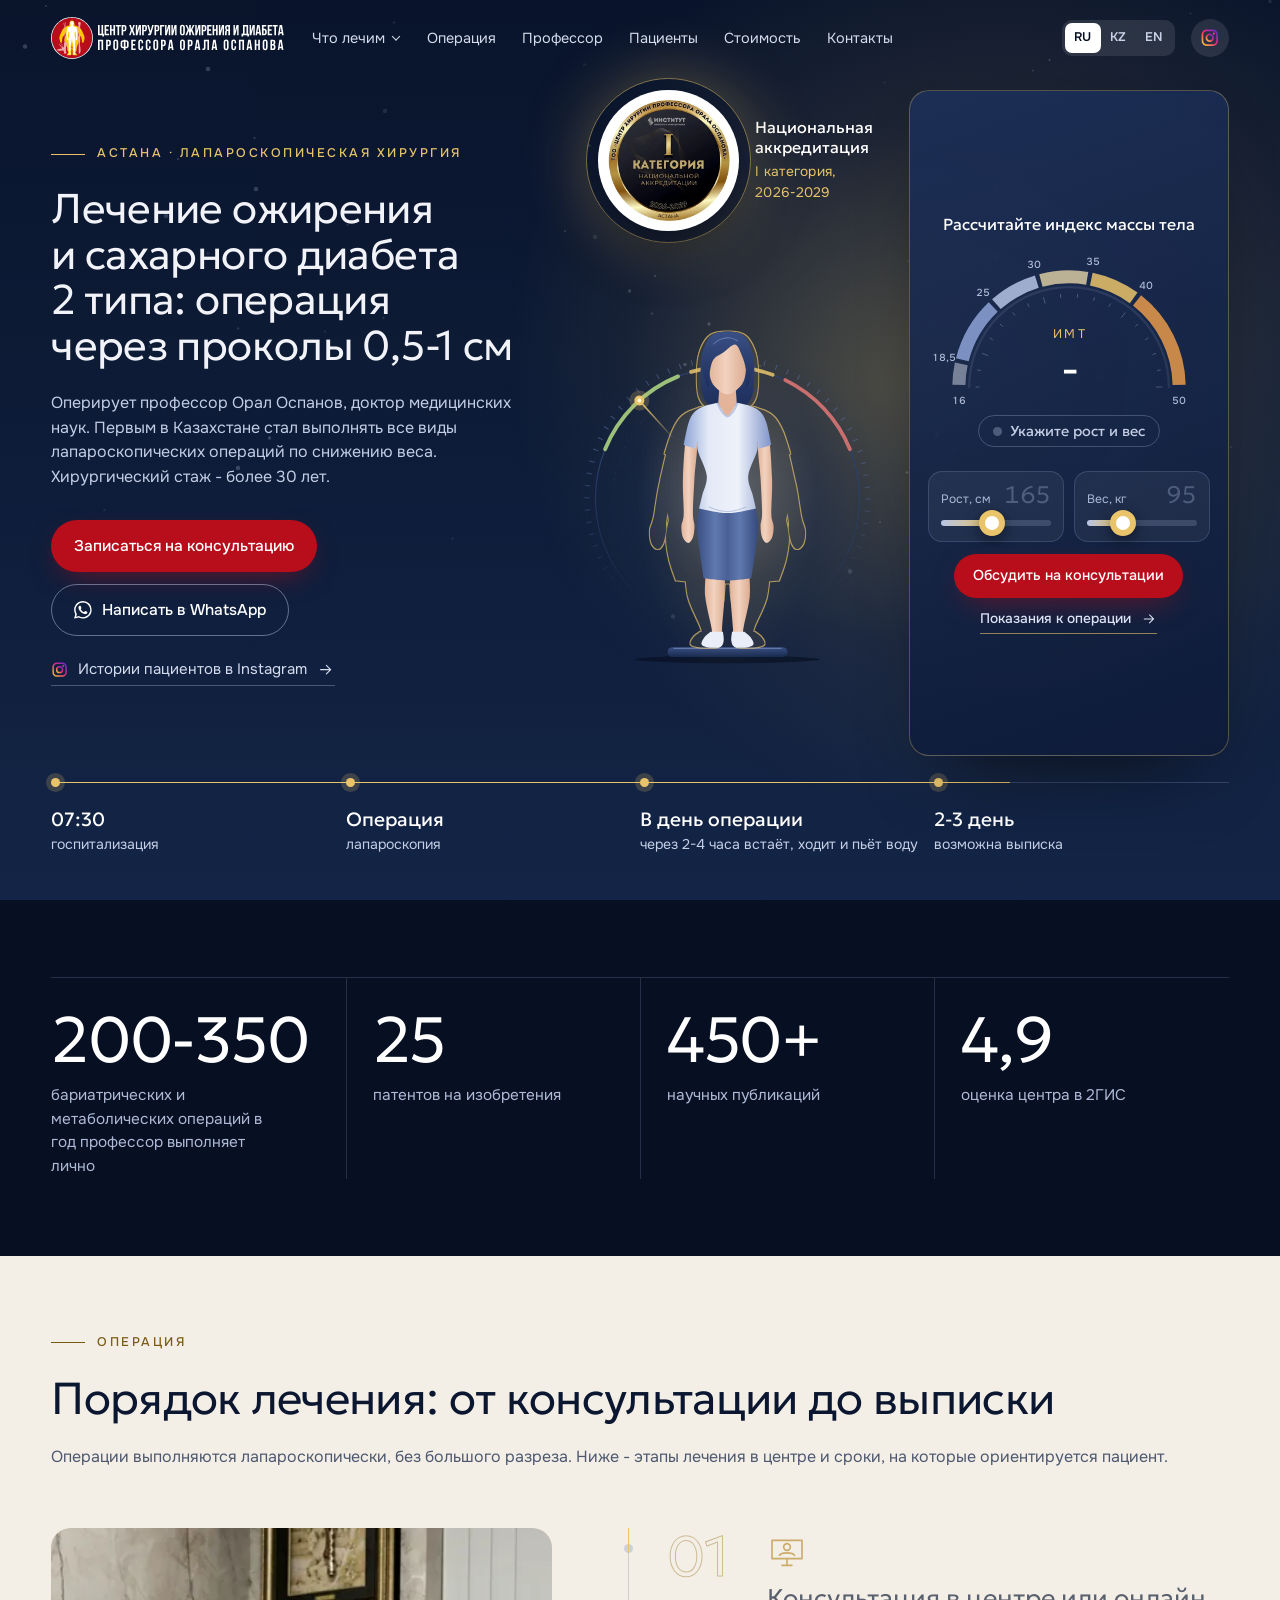
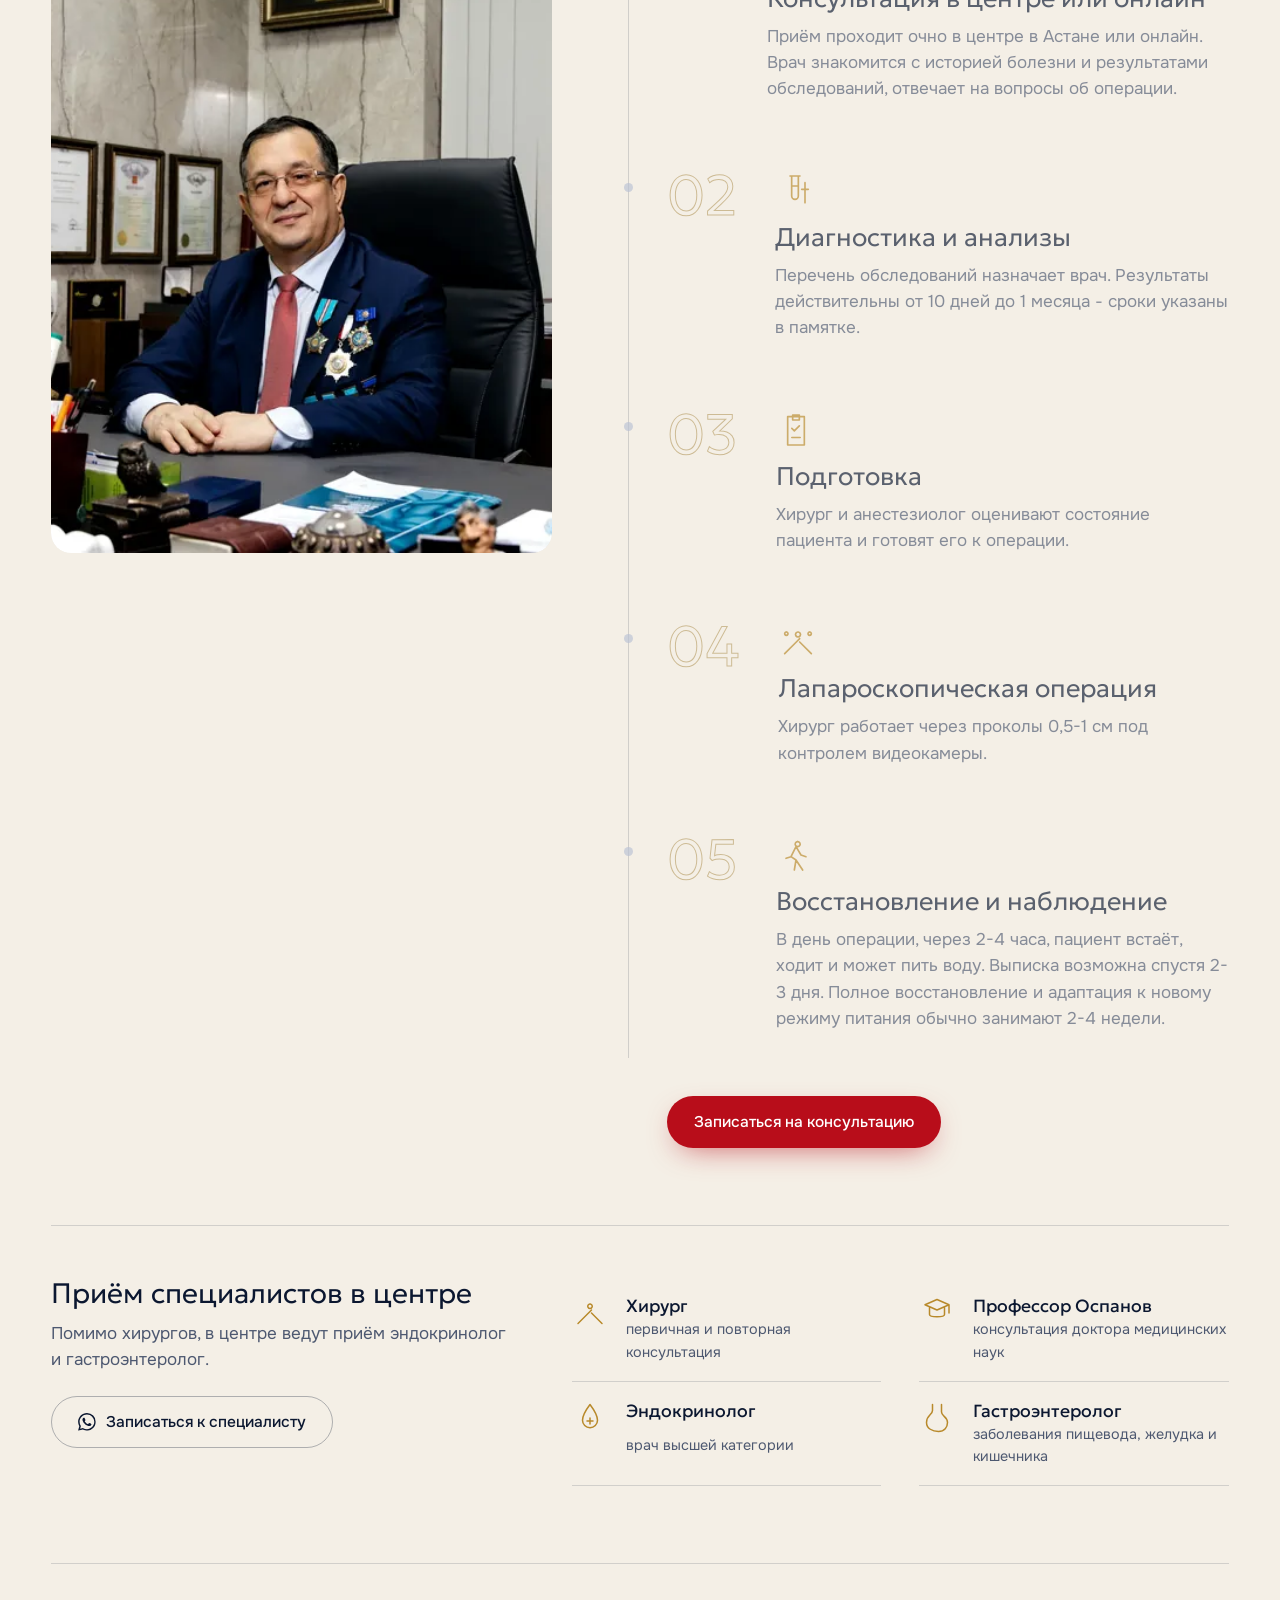
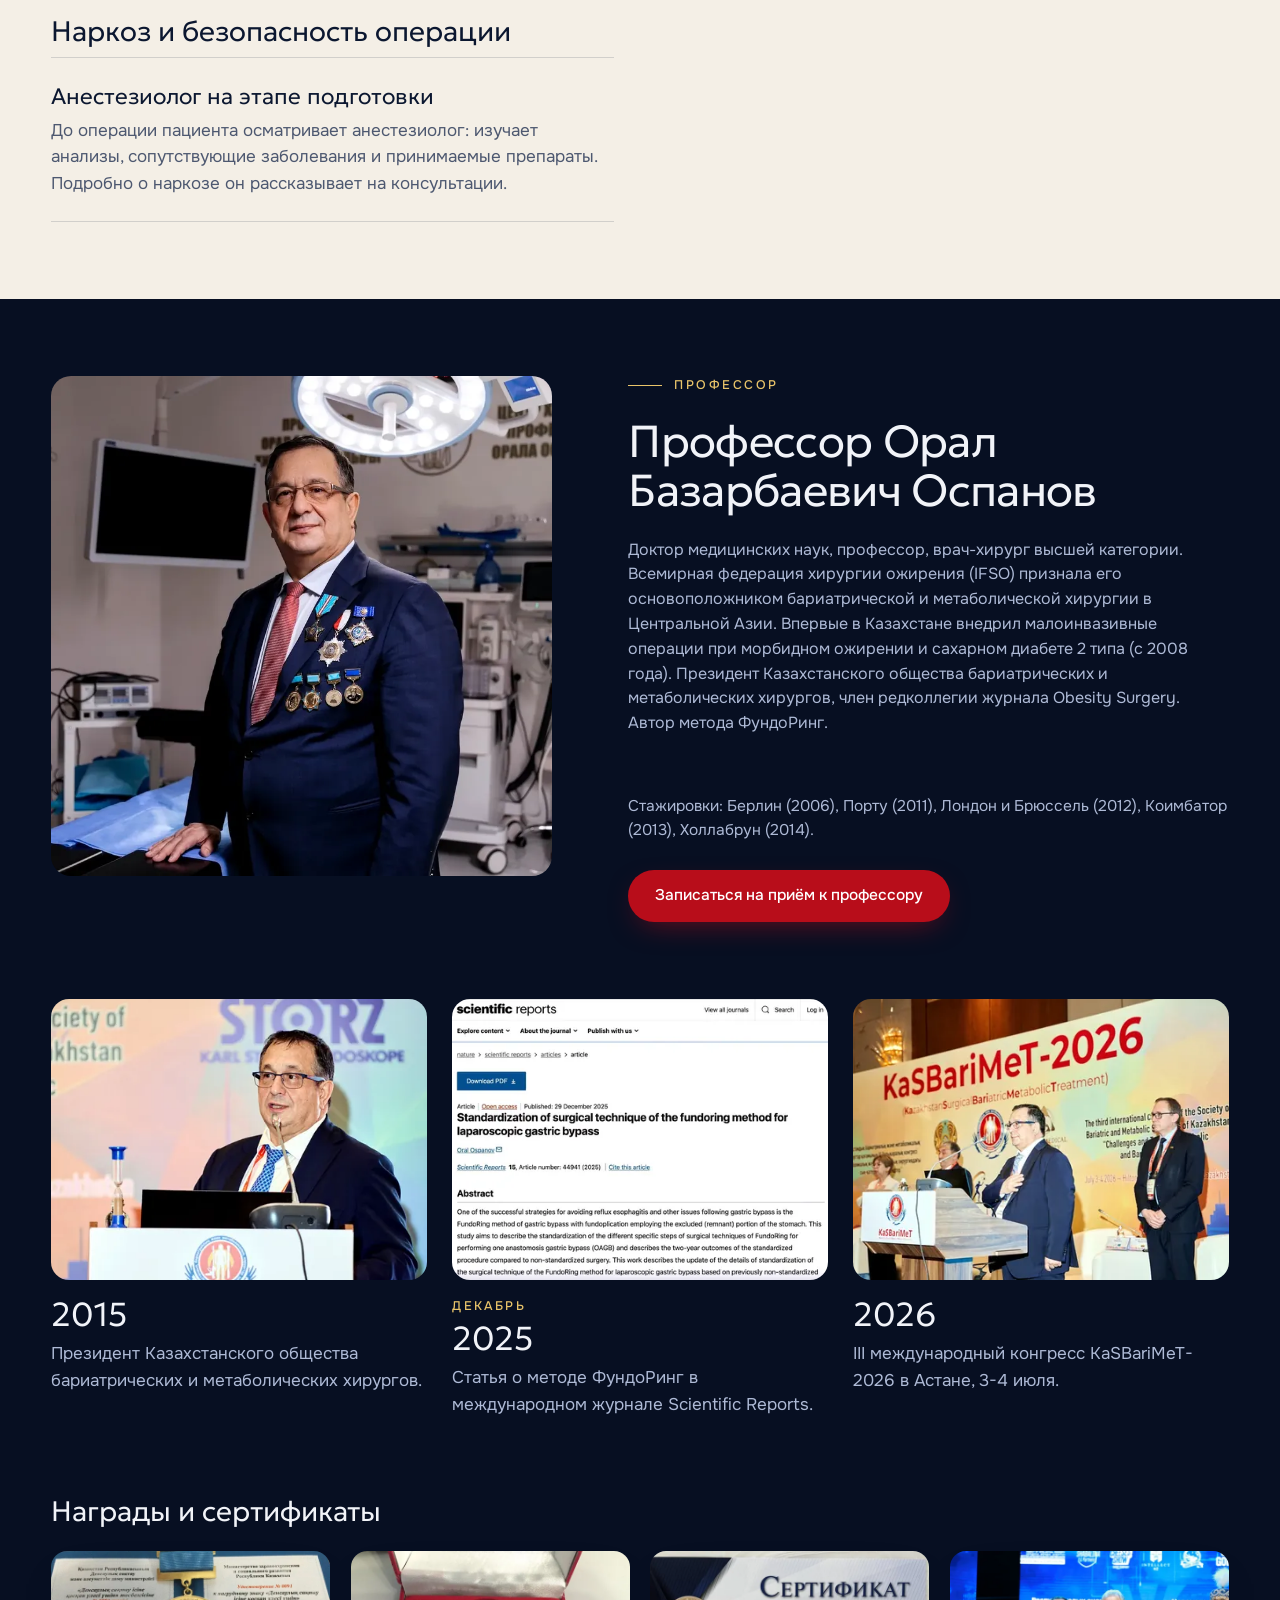
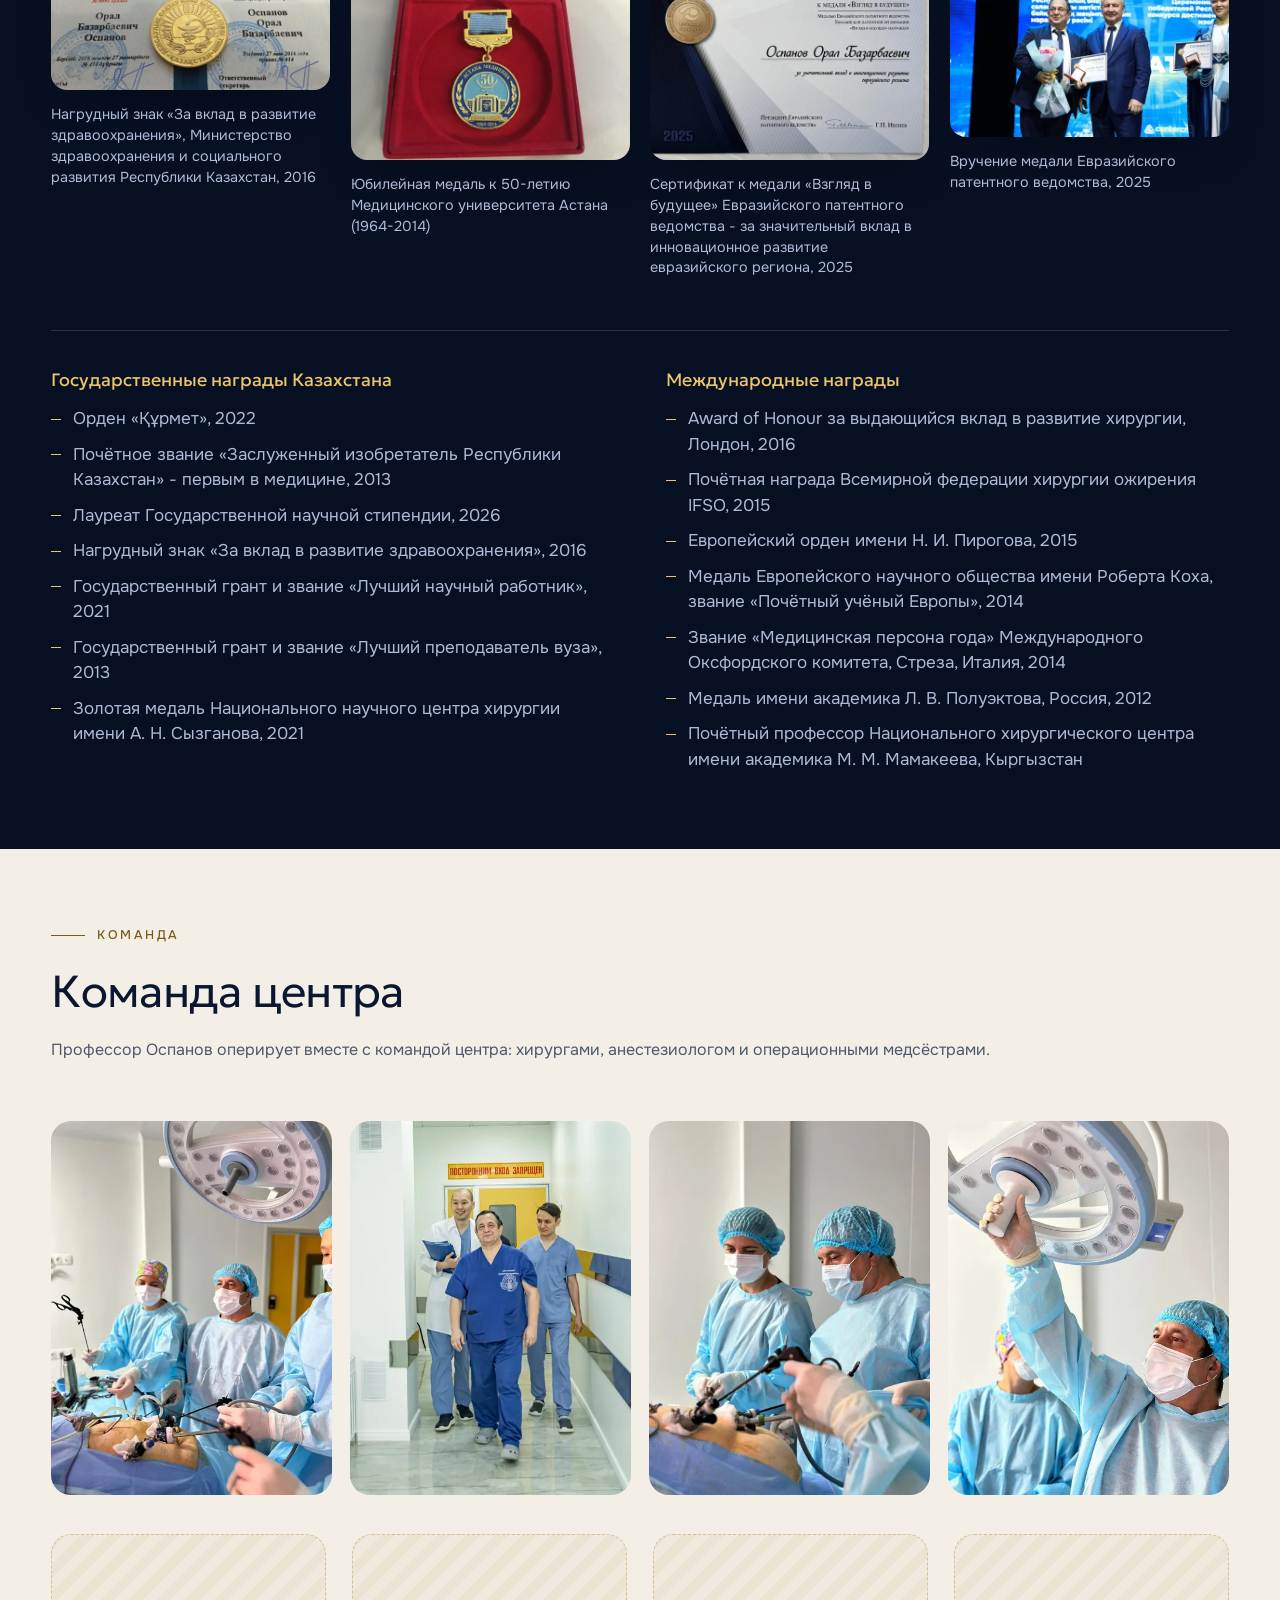
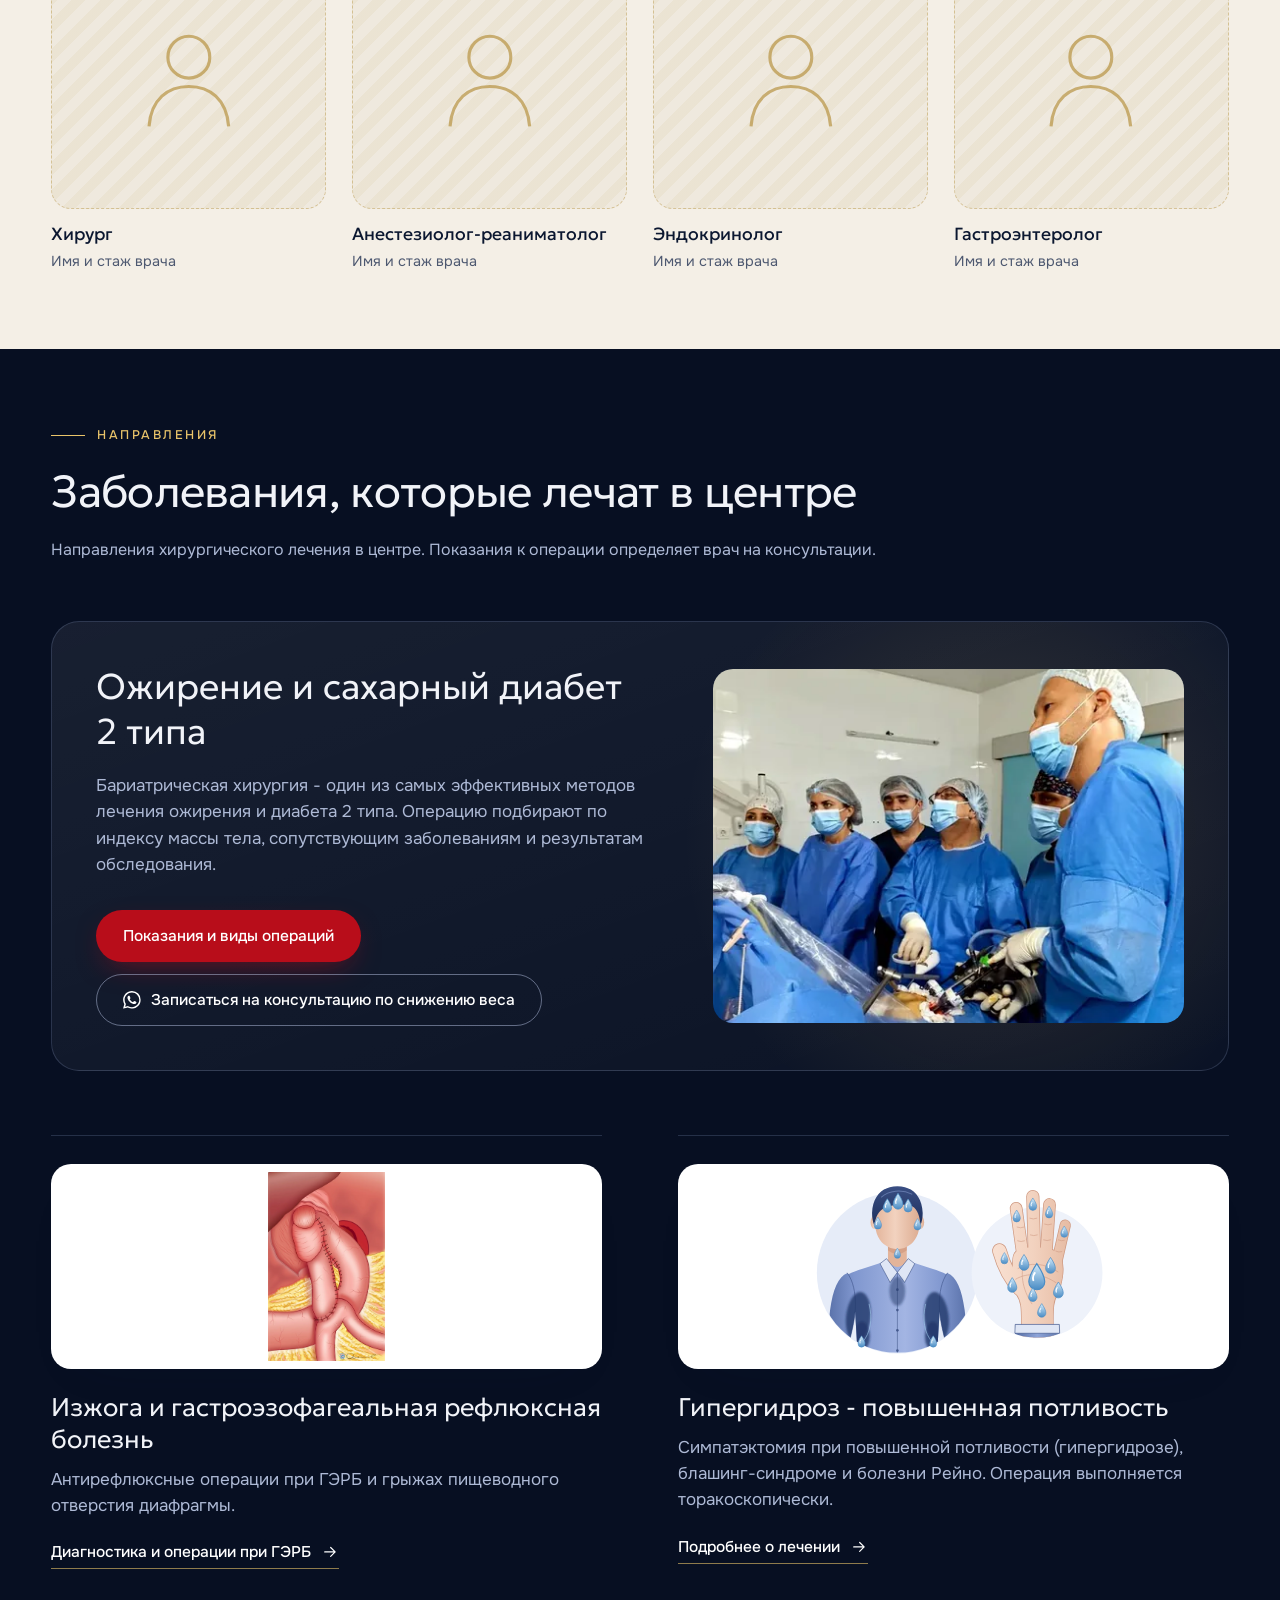
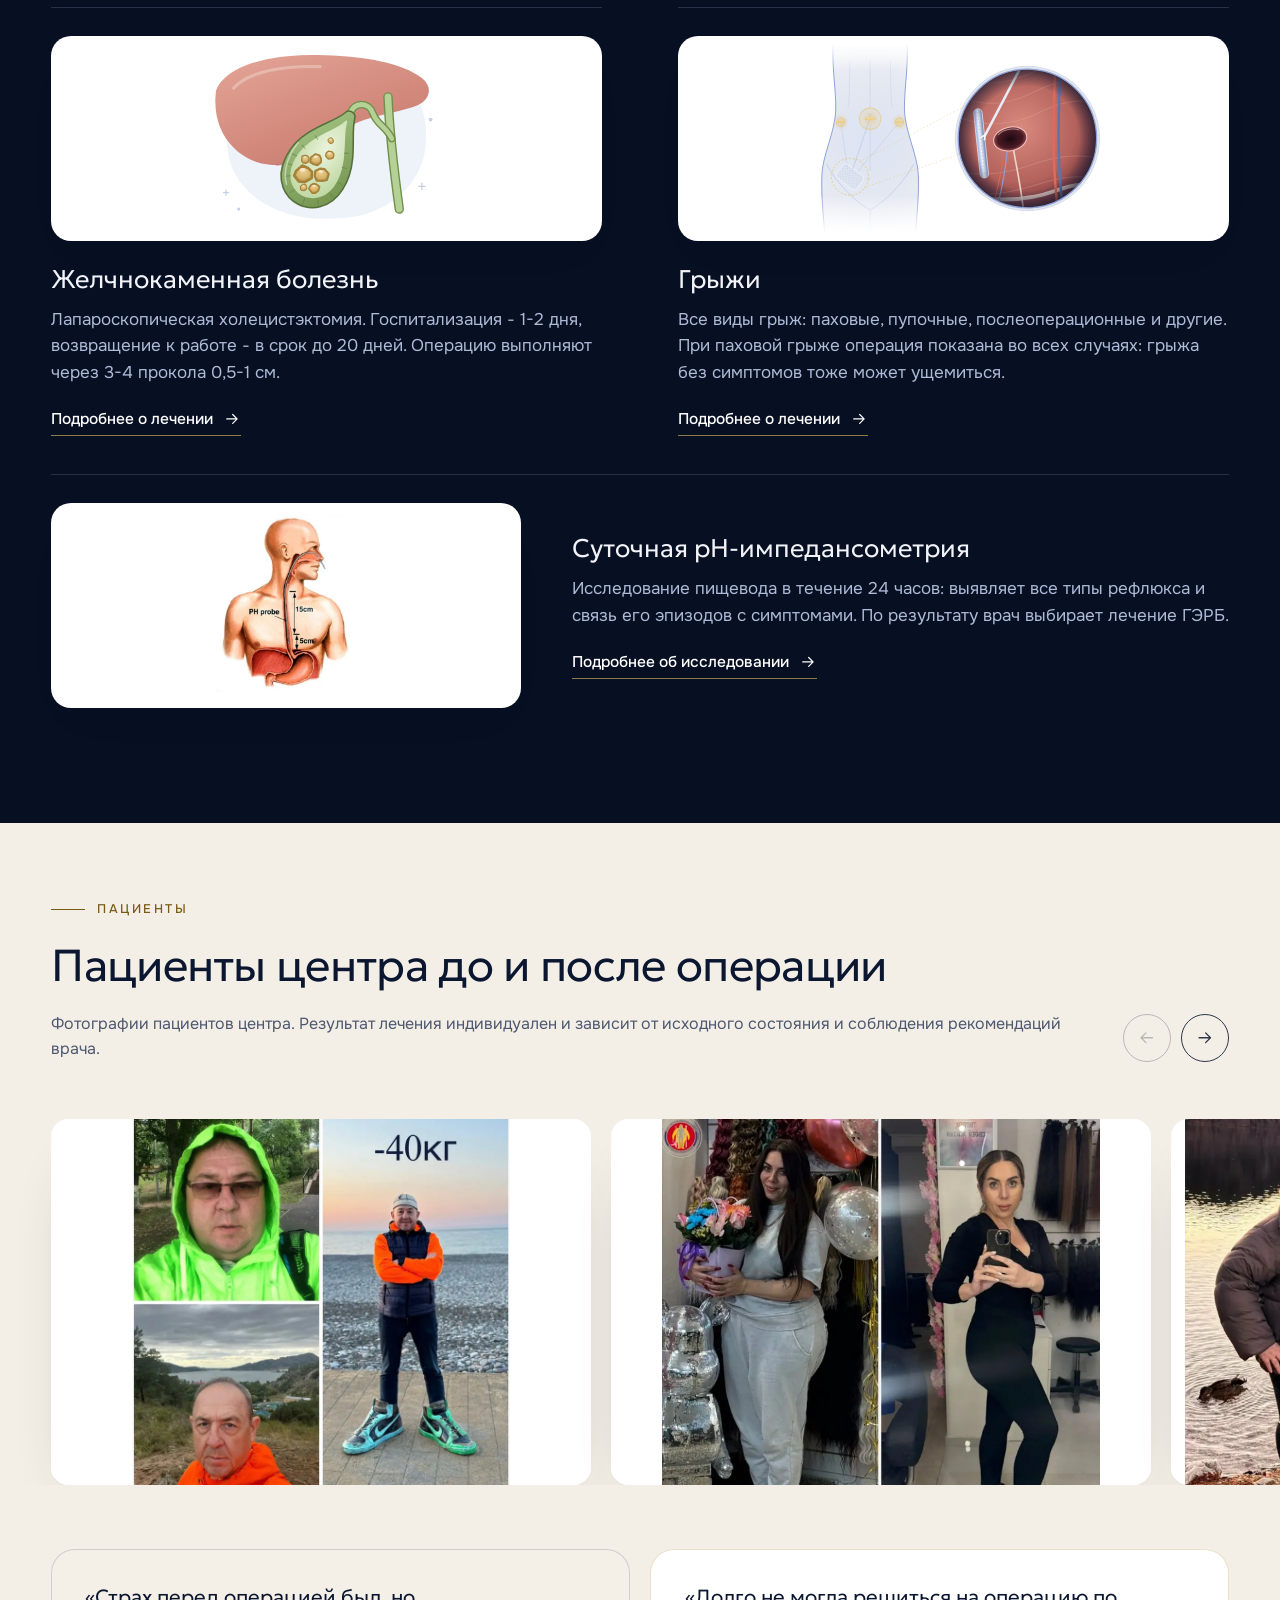
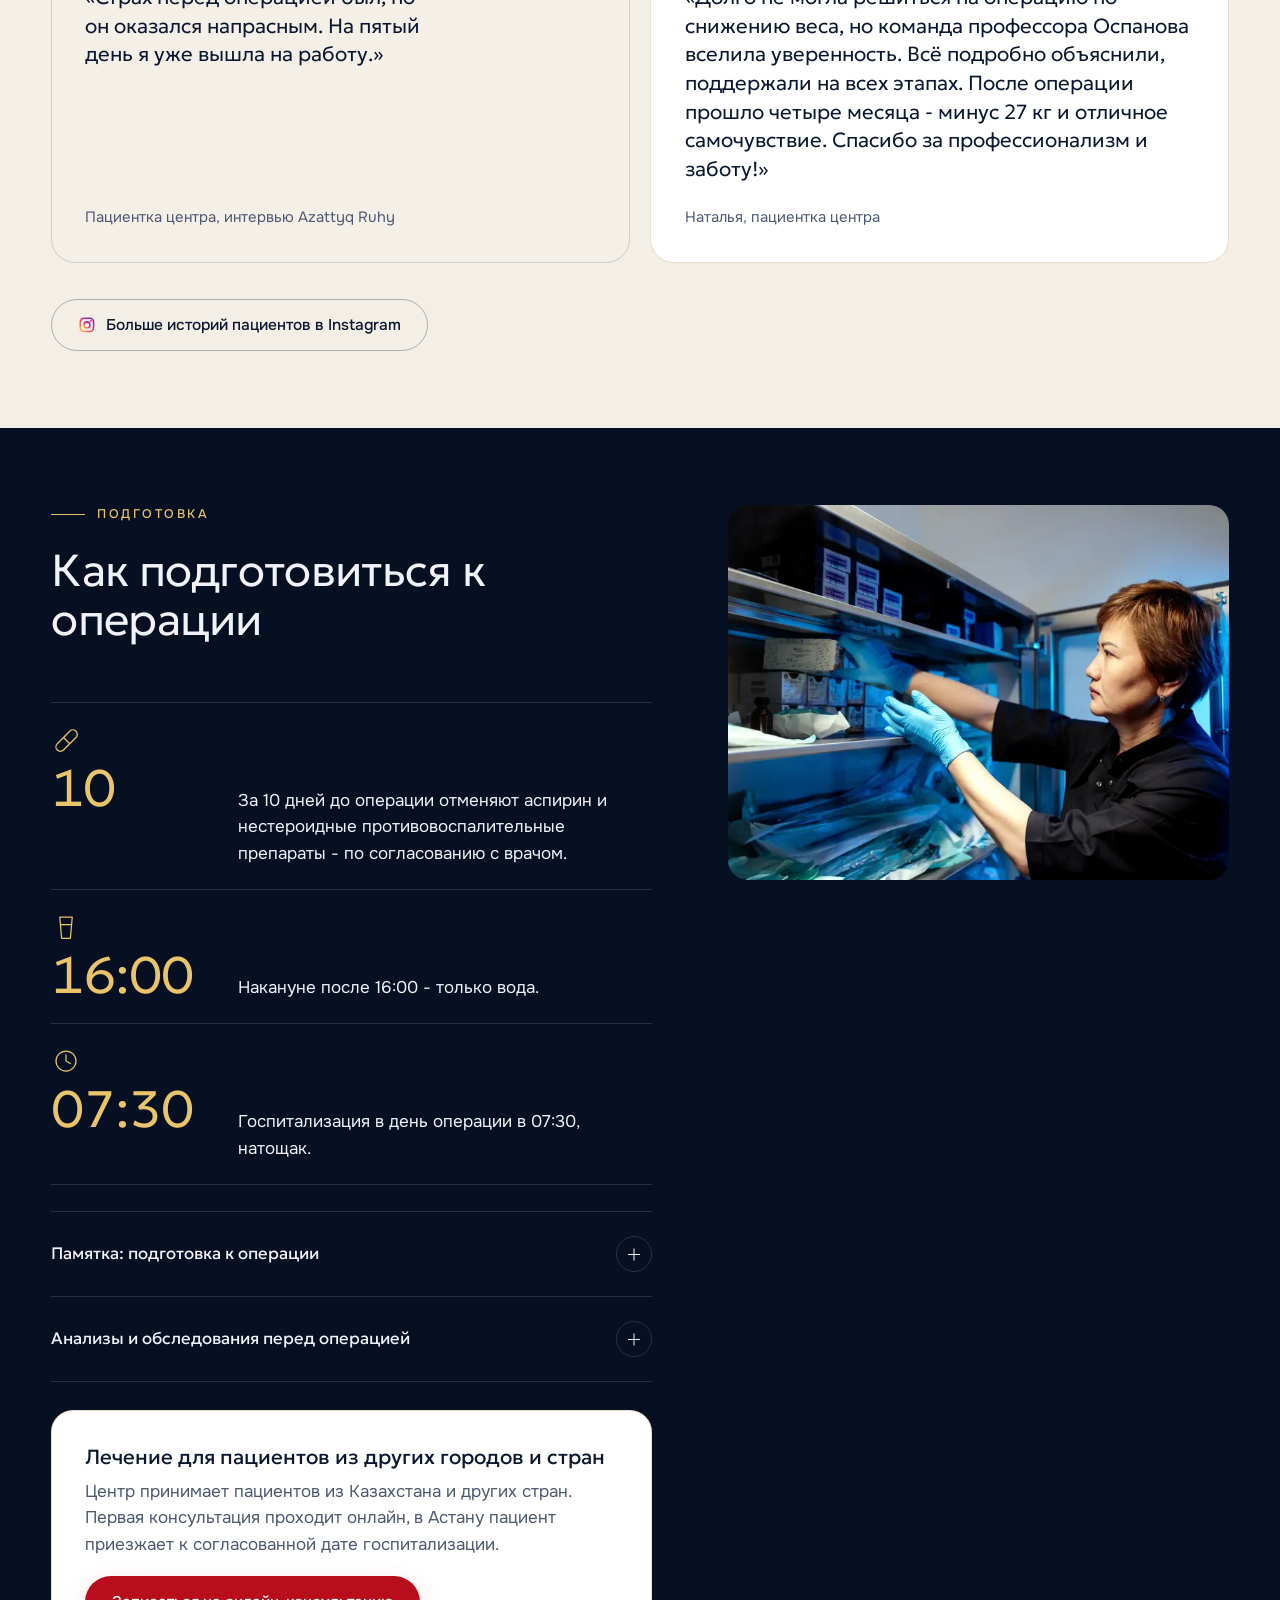
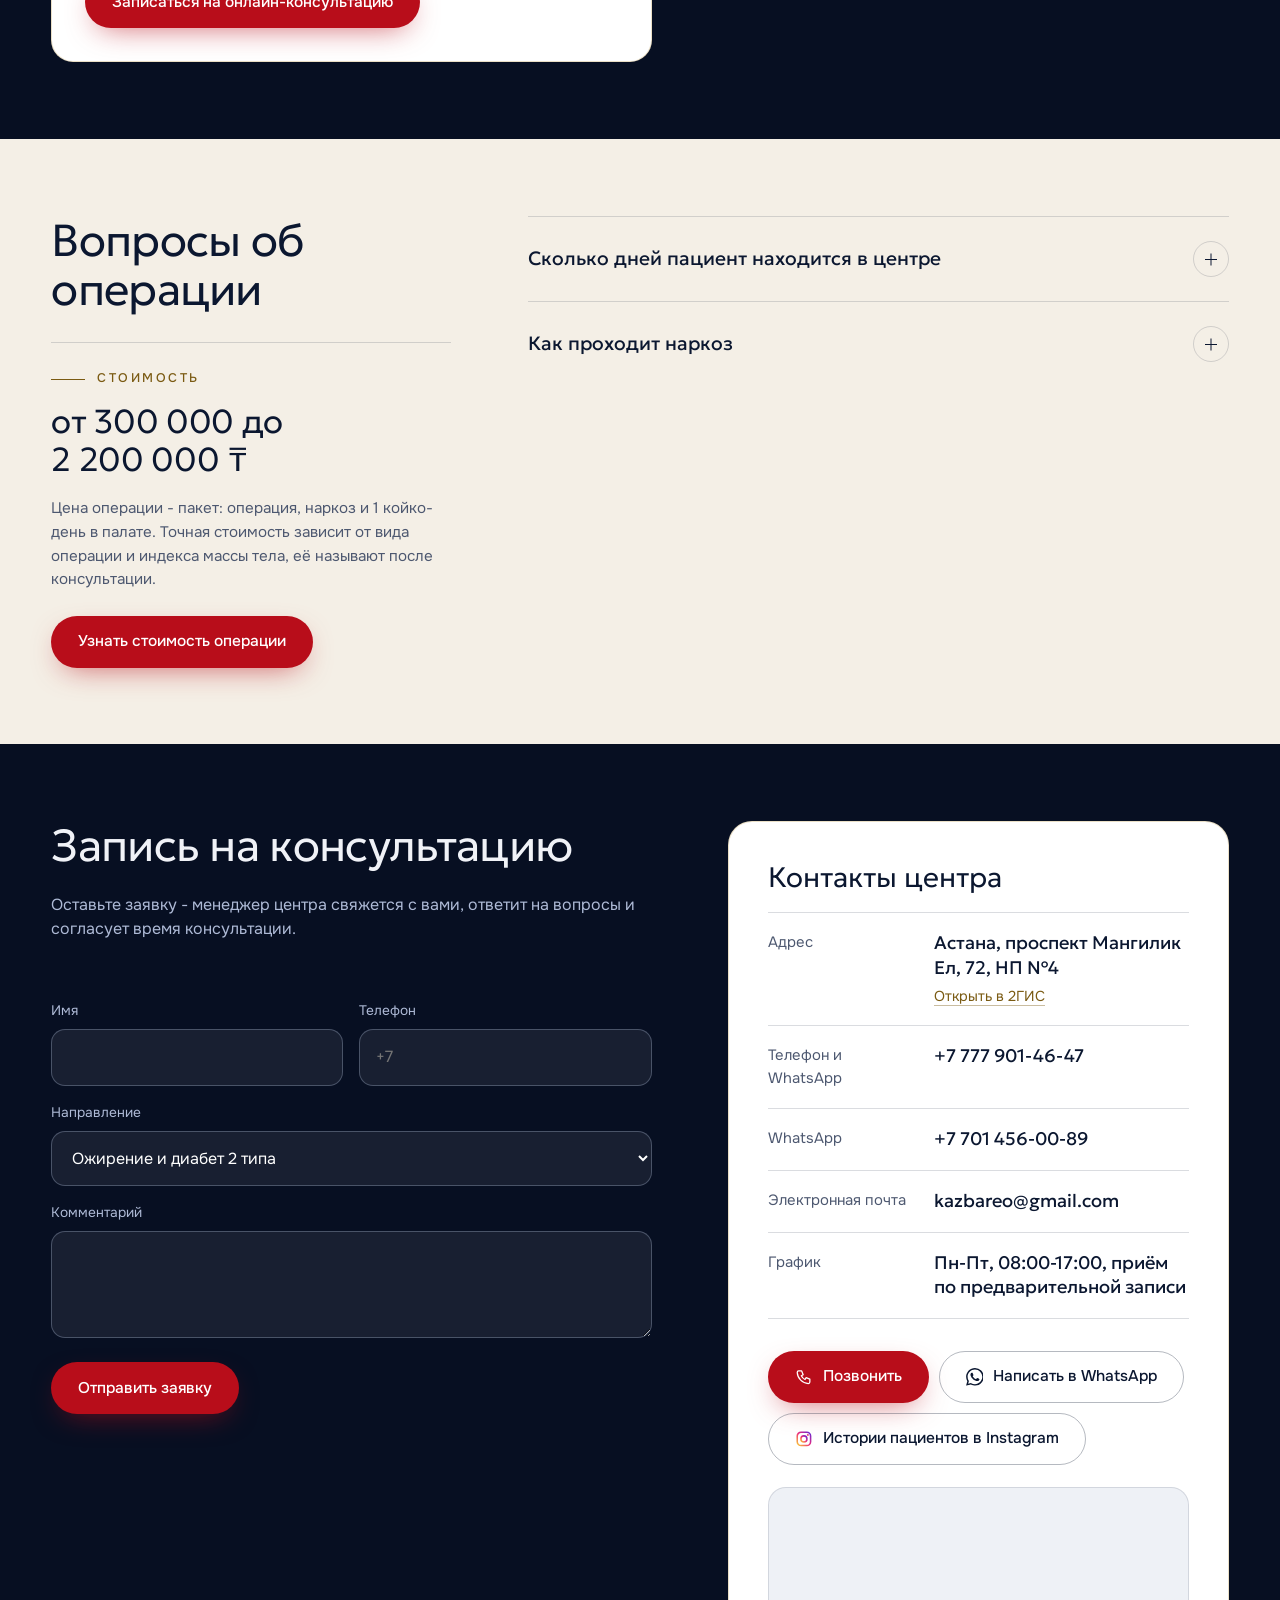
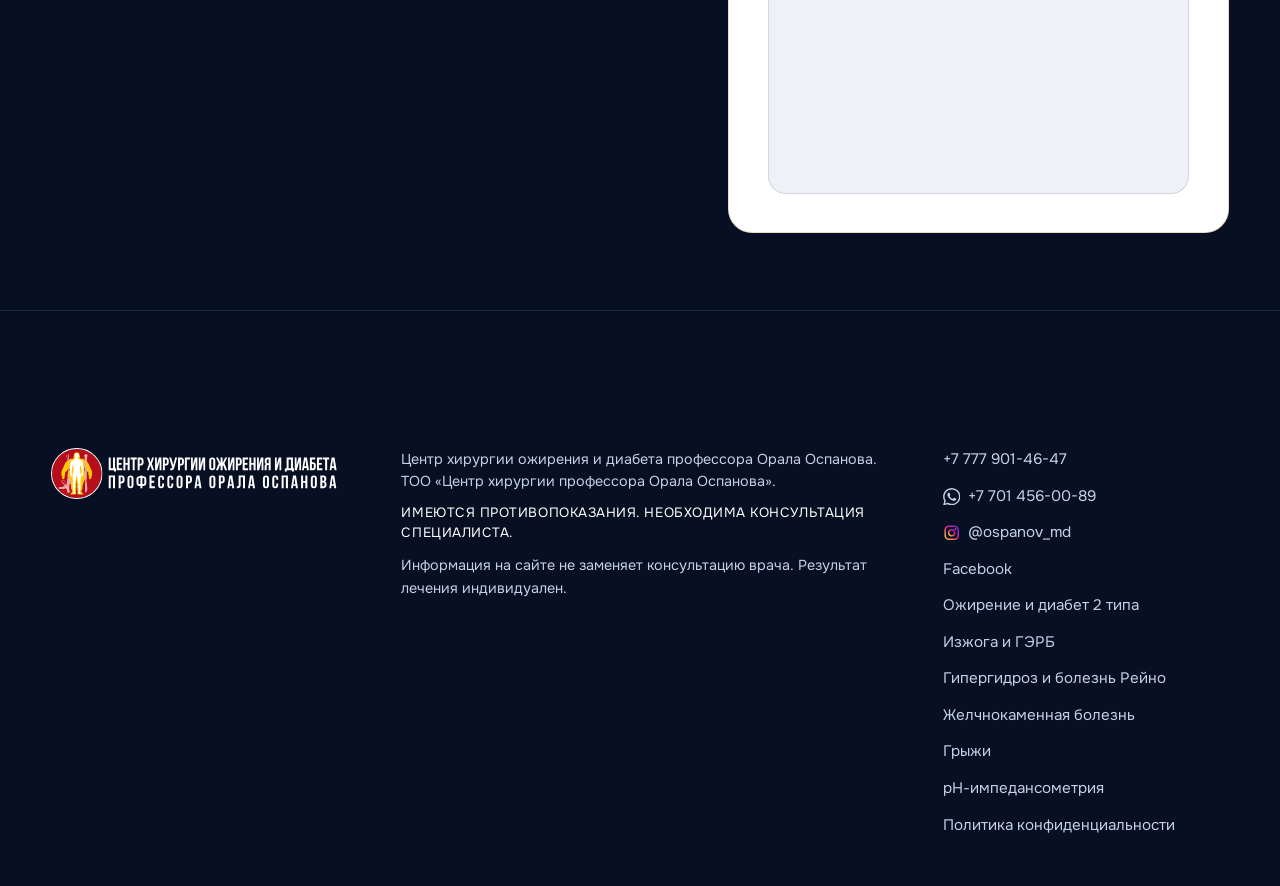
==== commit 680e9c61: "Выразительный расчёт ИМТ в первом экране, убраны повторы на главной и страницах направлений" ====
--- a/index.html
+++ b/index.html
@@ -31,8 +31,8 @@
 <link rel="apple-touch-icon" href="assets/img/apple-touch-icon.png" sizes="180x180">
 <link rel="preload" href="assets/fonts/geologica-cyrillic.woff2" as="font" type="font/woff2" crossorigin>
 <link rel="preload" href="assets/fonts/onest-cyrillic.woff2" as="font" type="font/woff2" crossorigin>
-<link rel="stylesheet" href="styles.css?v=20261126-2">
-<script type="application/ld+json">{"@context": "https://schema.org", "@graph": [{"@type": "MedicalClinic", "@id": "https://ospanovoral.kz/#clinic", "name": "Центр хирургии ожирения и диабета профессора Орала Оспанова", "legalName": "ТОО «Центр хирургии профессора Орала Оспанова»", "url": "https://ospanovoral.kz/", "logo": "https://ospanovoral.kz/assets/img/apple-touch-icon.png", "image": "https://ospanovoral.kz/assets/img/og-image.jpg", "telephone": "+77779014647", "priceRange": "15 000 - 2 200 000 ₸", "address": {"@type": "PostalAddress", "streetAddress": "проспект Мангилик Ел, 72, НП №4", "addressLocality": "Астана", "addressCountry": "KZ"}, "openingHoursSpecification": [{"@type": "OpeningHoursSpecification", "dayOfWeek": ["Monday", "Tuesday", "Wednesday", "Thursday", "Friday"], "opens": "08:00", "closes": "17:00"}], "hasMap": "https://2gis.kz/astana/geo/70000001089430083", "sameAs": ["https://www.instagram.com/ospanov_md/", "https://www.facebook.com/oral.ospanov"], "email": "kazbareo@gmail.com", "medicalSpecialty": ["Surgical", "Gastroenterologic"], "availableService": [{"@type": "MedicalProcedure", "name": "Бариатрическая и метаболическая хирургия при ожирении и сахарном диабете 2 типа"}, {"@type": "MedicalProcedure", "name": "Антирефлюксные операции при ГЭРБ"}, {"@type": "MedicalProcedure", "name": "Симпатэктомия при гипергидрозе"}, {"@type": "MedicalProcedure", "name": "Лапароскопическая холецистэктомия"}, {"@type": "MedicalProcedure", "name": "Лечение грыж"}], "employee": {"@id": "https://ospanovoral.kz/#professor"}}, {"@type": "Physician", "@id": "https://ospanovoral.kz/#professor", "name": "Орал Базарбаевич Оспанов", "jobTitle": "Профессор, доктор медицинских наук", "url": "https://ospanovoral.kz/#professor", "image": "https://ospanovoral.kz/assets/photos/plate-86.webp", "telephone": "+77779014647", "medicalSpecialty": "Surgical", "worksFor": {"@id": "https://ospanovoral.kz/#clinic"}, "address": {"@type": "PostalAddress", "streetAddress": "проспект Мангилик Ел, 72, НП №4", "addressLocality": "Астана", "addressCountry": "KZ"}, "sameAs": ["https://www.instagram.com/ospanov_md/"]}, {"@type": "FAQPage", "mainEntity": [{"@type": "Question", "name": "Когда пациент встаёт после операции", "acceptedAnswer": {"@type": "Answer", "text": "В день операции: через 2-4 часа пациент встаёт, ходит и может пить воду."}}, {"@type": "Question", "name": "Сколько дней пациент находится в центре", "acceptedAnswer": {"@type": "Answer", "text": "После бариатрической операции выписка возможна спустя 2-3 дня, после холецистэктомии госпитализация занимает 1-2 дня."}}, {"@type": "Question", "name": "Как проходит наркоз", "acceptedAnswer": {"@type": "Answer", "text": "Вид анестезии подбирает анестезиолог по результатам обследования. Он осматривает пациента до операции и отвечает на вопросы о наркозе на консультации."}}, {"@type": "Question", "name": "Можно ли получить консультацию, не приезжая в Астану", "acceptedAnswer": {"@type": "Answer", "text": "Да, первую консультацию можно пройти онлайн. Также можно прийти на приём в центр в Астане."}}]}]}</script>
+<link rel="stylesheet" href="styles.css?v=20261126-4">
+<script type="application/ld+json">{"@context": "https://schema.org", "@graph": [{"@type": "MedicalClinic", "@id": "https://ospanovoral.kz/#clinic", "name": "Центр хирургии ожирения и диабета профессора Орала Оспанова", "legalName": "ТОО «Центр хирургии профессора Орала Оспанова»", "url": "https://ospanovoral.kz/", "logo": "https://ospanovoral.kz/assets/img/apple-touch-icon.png", "image": "https://ospanovoral.kz/assets/img/og-image.jpg", "telephone": "+77779014647", "priceRange": "15 000 - 2 200 000 ₸", "address": {"@type": "PostalAddress", "streetAddress": "проспект Мангилик Ел, 72, НП №4", "addressLocality": "Астана", "addressCountry": "KZ"}, "openingHoursSpecification": [{"@type": "OpeningHoursSpecification", "dayOfWeek": ["Monday", "Tuesday", "Wednesday", "Thursday", "Friday"], "opens": "08:00", "closes": "17:00"}], "hasMap": "https://2gis.kz/astana/geo/70000001089430083", "sameAs": ["https://www.instagram.com/ospanov_md/", "https://www.facebook.com/oral.ospanov"], "email": "kazbareo@gmail.com", "medicalSpecialty": ["Surgical", "Gastroenterologic"], "availableService": [{"@type": "MedicalProcedure", "name": "Бариатрическая и метаболическая хирургия при ожирении и сахарном диабете 2 типа"}, {"@type": "MedicalProcedure", "name": "Антирефлюксные операции при ГЭРБ"}, {"@type": "MedicalProcedure", "name": "Симпатэктомия при гипергидрозе"}, {"@type": "MedicalProcedure", "name": "Лапароскопическая холецистэктомия"}, {"@type": "MedicalProcedure", "name": "Лечение грыж"}], "employee": {"@id": "https://ospanovoral.kz/#professor"}}, {"@type": "Physician", "@id": "https://ospanovoral.kz/#professor", "name": "Орал Базарбаевич Оспанов", "jobTitle": "Профессор, доктор медицинских наук", "url": "https://ospanovoral.kz/#professor", "image": "https://ospanovoral.kz/assets/photos/plate-86.webp", "telephone": "+77779014647", "medicalSpecialty": "Surgical", "worksFor": {"@id": "https://ospanovoral.kz/#clinic"}, "address": {"@type": "PostalAddress", "streetAddress": "проспект Мангилик Ел, 72, НП №4", "addressLocality": "Астана", "addressCountry": "KZ"}, "sameAs": ["https://www.instagram.com/ospanov_md/"]}, {"@type": "FAQPage", "mainEntity": [{"@type": "Question", "name": "Сколько дней пациент находится в центре", "acceptedAnswer": {"@type": "Answer", "text": "После бариатрической операции выписка возможна спустя 2-3 дня, после холецистэктомии госпитализация занимает 1-2 дня."}}, {"@type": "Question", "name": "Как проходит наркоз", "acceptedAnswer": {"@type": "Answer", "text": "Вид анестезии подбирает анестезиолог по результатам обследования. Он осматривает пациента до операции и отвечает на вопросы о наркозе на консультации."}}, {"@type": "Question", "name": "Можно ли получить консультацию, не приезжая в Астану", "acceptedAnswer": {"@type": "Answer", "text": "Да, первую консультацию можно пройти онлайн. Также можно прийти на приём в центр в Астане."}}]}]}</script>
 <script src="https://lead-bot.sultan-askarov-kz.workers.dev/t.js" data-site="ospanovoral" defer></script>
 </head>
 <body>
@@ -97,7 +97,7 @@
 <div class="hv">
     <figure class="hv-main hv-art"><img src="assets/art/hero-weight.svg?v=20261126" alt="" fetchpriority="high" decoding="async"></figure>
   </div>
-<a class="hbadge" href="#narkoz"><span class="hbadge-i"><img src="assets/photos/trust-105-480.webp" width="480" height="480" alt="Знак национальной аккредитации, I категория, 2026-2029" data-i18n-alt="alt.accr" decoding="async"></span><span class="hbadge-t"><b data-i18n="hb.t">Национальная аккредитация</b><span data-i18n="hb.s">I&nbsp;категория, 2026&#8209;2029</span></span></a>
+<div class="hbadge"><span class="hbadge-i"><img src="assets/photos/trust-105-480.webp" width="480" height="480" alt="Знак национальной аккредитации, I категория, 2026-2029" data-i18n-alt="alt.accr" decoding="async"></span><span class="hbadge-t"><b data-i18n="hb.t">Национальная аккредитация</b><span data-i18n="hb.s">I&nbsp;категория, 2026&#8209;2029</span></span></div>
 
   <div class="hero-txt wrap">
     <div class="hero-col">
@@ -112,14 +112,19 @@
     </div>
   </div>
 
-  <div class="hcalc" id="bmi">
+  <div class="hcalc bmi-calc" id="bmi" data-lb-direct>
     <p class="hcalc-h" data-i18n="hc.h">Рассчитайте индекс массы тела</p>
-    <div class="hcalc-in">
-      <label><span data-i18n="bmi.height">Рост, см</span><input type="text" id="bmiH" inputmode="decimal" autocomplete="off" placeholder="165"></label>
-      <label><span data-i18n="bmi.weight">Вес, кг</span><input type="text" id="bmiW" inputmode="decimal" autocomplete="off" placeholder="95"></label>
-      <div class="hcalc-v"><b id="bmiVal">-</b><span data-i18n="bmi.unit">ИМТ</span></div>
-    </div>
-    <p class="hcalc-cat" id="bmiCatT" data-i18n="bmi.empty">Укажите рост и вес</p>
+    <div class="hcalc-g bmi-g">            <svg viewBox="0 0 300 172" aria-hidden="true" focusable="false"><defs><linearGradient id="hbPg" gradientUnits="userSpaceOnUse" x1="32" y1="0" x2="268" y2="0"><stop offset="0" stop-color="#5d74a8"/><stop offset=".45" stop-color="#8ea4d8"/><stop offset="1" stop-color="#e9c46a"/></linearGradient></defs><path class="bmi-seg" data-c="u" d="M32.0 147.7A118 118 0 0 1 34.6 125.2"/><path class="bmi-seg" data-c="0" d="M35.7 120.8A118 118 0 0 1 68.8 64.3"/><path class="bmi-seg" data-c="1" d="M72.2 61.3A118 118 0 0 1 115.5 37.1"/><path class="bmi-seg" data-c="2" d="M119.9 35.9A118 118 0 0 1 169.5 33.6"/><path class="bmi-seg" data-c="3" d="M173.9 34.4A118 118 0 0 1 219.3 54.5"/><path class="bmi-seg" data-c="4" d="M222.9 57.2A118 118 0 0 1 268.0 147.7"/><path class="bmi-tk" d="M50.0 150.0L54.0 150.0M51.7 131.6L55.6 132.4M56.8 113.9L63.3 116.4M65.0 97.4L68.4 99.5M76.1 82.6L79.1 85.3M89.7 70.2L92.1 73.4M105.4 60.5L107.2 64.1M122.6 53.8L124.5 60.6M140.8 50.4L141.1 54.4M159.2 50.4L158.9 54.4M177.4 53.8L176.3 57.7M194.6 60.5L192.8 64.1M210.3 70.2L206.0 75.8M223.9 82.6L220.9 85.3M235.0 97.4L231.6 99.5M243.2 113.9L239.5 115.3M248.3 131.6L244.4 132.4M250.0 150.0L243.0 150.0"/><path class="bmi-pt" d="M43 150A107 107 0 0 1 257 150"/><path class="bmi-pr" id="bmiProg" d="M43 150A107 107 0 0 1 257 150" pathLength="100" stroke="url(#hbPg)"/><g class="bmi-lb"><text x="16.6" y="122.6">18,5</text><text x="57.7" y="52.8">25</text><text x="112.5" y="22.2">30</text><text x="175.2" y="19.3">35</text><text x="232.6" y="44.7">40</text><text x="32" y="168">16</text><text x="268" y="168">50</text></g><g class="bmi-nd" id="bmiNeedle"><path d="M43 150L62 147.6A2.4 2.4 0 0 1 62 152.4Z"/><circle cx="32" cy="150" r="5.5"/></g></svg><div class="bmi-val"><small data-i18n="bmi.unit">ИМТ</small><span id="bmiVal">-</span></div></div>
+    <p class="bmi-cat hcalc-cat"><span id="bmiCatT" data-i18n="bmi.empty">Укажите рост и вес</span></p>
+    <ul class="bmi-zones hcalc-z">
+      <li data-z="1"><b>30-34,9</b><span data-i18n="bmi.z1">операция рассматривается при сахарном диабете 2&nbsp;типа или преддиабете</span></li>
+      <li data-z="2"><b>35-39,9</b><span data-i18n="bmi.z2">операция рассматривается при сопутствующих заболеваниях</span></li>
+      <li data-z="3"><b data-i18n="bmi.z3n">40 и выше</b><span data-i18n="bmi.z3">операция рассматривается независимо от сопутствующих заболеваний</span></li>
+    </ul>
+    <div class="hcalc-f">
+      <div class="bmi-fld"><div class="hcalc-r"><label for="bmiH" id="bmiHL" data-i18n="bmi.height">Рост, см</label><input type="number" id="bmiH" inputmode="decimal" min="120" max="220" step="any" placeholder="165" autocomplete="off"></div><input type="range" class="bmi-rng" id="bmiHR" min="120" max="220" step="1" value="165" aria-labelledby="bmiHL"></div>
+      <div class="bmi-fld"><div class="hcalc-r"><label for="bmiW" id="bmiWL" data-i18n="bmi.weight">Вес, кг</label><input type="number" id="bmiW" inputmode="decimal" min="35" max="300" step="any" placeholder="95" autocomplete="off"></div><input type="range" class="bmi-rng" id="bmiWR" min="35" max="250" step="1" value="95" aria-labelledby="bmiWL"></div>
+    </div>
     <p class="vh" id="bmiRes" aria-live="polite"></p>
     <div class="hcalc-b"><a class="btn btn-red" id="bmiBtn" href="https://wa.me/77779014647?text=%D0%97%D0%B4%D1%80%D0%B0%D0%B2%D1%81%D1%82%D0%B2%D1%83%D0%B9%D1%82%D0%B5%21%20%D0%A5%D0%BE%D1%87%D1%83%20%D0%BE%D0%B1%D1%81%D1%83%D0%B4%D0%B8%D1%82%D1%8C%20%D0%BB%D0%B5%D1%87%D0%B5%D0%BD%D0%B8%D0%B5%20%D0%BD%D0%B0%20%D0%BA%D0%BE%D0%BD%D1%81%D1%83%D0%BB%D1%8C%D1%82%D0%B0%D1%86%D0%B8%D0%B8." target="_blank" rel="noopener" data-i18n="bmi.btn">Обсудить на консультации</a><a class="dlink" href="ozhirenie-diabet/#pokazaniya"><span data-i18n="hc.more">Показания к операции</span><svg class="ic"><use href="#ic-ar"/></svg></a></div>
   </div>
@@ -166,13 +171,13 @@
       </ol>
     </div>
     <div class="spec" id="specialisty">
-      <div class="spec-t"><h3 class="safe-h" data-i18n="sp.h">Приём специалистов в центре</h3><p data-i18n="sp.p">Помимо хирургов, в центре ведут приём эндокринолог и гастроэнтеролог. Можно прийти на очный приём или записаться на онлайн-консультацию.</p>
+      <div class="spec-t"><h3 class="safe-h" data-i18n="sp.h">Приём специалистов в центре</h3><p data-i18n="sp.p">Помимо хирургов, в центре ведут приём эндокринолог и гастроэнтеролог.</p>
         <a class="btn btn-line" href="https://wa.me/77779014647?text=%D0%97%D0%B4%D1%80%D0%B0%D0%B2%D1%81%D1%82%D0%B2%D1%83%D0%B9%D1%82%D0%B5%21%20%D0%A5%D0%BE%D1%87%D1%83%20%D0%B7%D0%B0%D0%BF%D0%B8%D1%81%D0%B0%D1%82%D1%8C%D1%81%D1%8F%20%D0%BD%D0%B0%20%D0%BF%D1%80%D0%B8%D1%91%D0%BC%20%D0%BA%20%D1%8D%D0%BD%D0%B4%D0%BE%D0%BA%D1%80%D0%B8%D0%BD%D0%BE%D0%BB%D0%BE%D0%B3%D1%83%20%D0%B8%D0%BB%D0%B8%20%D0%B3%D0%B0%D1%81%D1%82%D1%80%D0%BE%D1%8D%D0%BD%D1%82%D0%B5%D1%80%D0%BE%D0%BB%D0%BE%D0%B3%D1%83." target="_blank" rel="noopener"><svg class="ic"><use href="#ic-wa"/></svg><span data-i18n="sp.btn">Записаться к специалисту</span></a></div>
       <ul class="spec-l"><li class="rv"><svg class="sic" viewBox="0 0 48 48" aria-hidden="true"><path d="M8 38L22 24M22 24L26 20M40 38L26 24M24 12A3 3 0 1 0 24.01 12"/></svg><b data-i18n="sp.1">Хирург</b><span data-i18n="sp.1s">первичная и повторная консультация</span></li><li class="rv"><svg class="sic" viewBox="0 0 48 48" aria-hidden="true"><path d="M24 6L40 13L24 20L8 13ZM14 16V26C14 30 34 30 34 26V16M40 13V24"/></svg><b data-i18n="sp.2">Профессор Оспанов</b><span data-i18n="sp.2s">консультация доктора медицинских наук</span></li><li class="rv"><svg class="sic" viewBox="0 0 48 48" aria-hidden="true"><path d="M24 6C18 14 14 20 14 27A10 10 0 0 0 34 27C34 20 30 14 24 6ZM20 28H28M24 24V32"/></svg><b data-i18n="sp.3">Эндокринолог</b><span data-i18n="sp.3s">врач высшей категории</span></li><li class="rv"><svg class="sic" viewBox="0 0 48 48" aria-hidden="true"><path d="M18 6V14C18 20 10 20 10 30C10 38 18 42 26 42C34 42 38 36 38 30C38 22 30 22 30 16V6"/></svg><b data-i18n="sp.4">Гастроэнтеролог</b><span data-i18n="sp.4s">заболевания пищевода, желудка и кишечника</span></li></ul>
     </div>
-    <div class="safe rv" id="narkoz">
-      <div class="safe-b"><img src="assets/photos/trust-105-800.webp" srcset="assets/photos/trust-105-480.webp 480w, assets/photos/trust-105-800.webp 800w, assets/photos/trust-105.webp 1080w" sizes="220px" width="1080" height="1080" alt="Знак национальной аккредитации, I категория, 2026-2029" data-i18n-alt="alt.accr" loading="lazy" decoding="async"></div>
-      <div><h3 class="safe-h" data-i18n="nk.h2">Наркоз и безопасность операции</h3><ul class="rows"><li class="rv"><h3 data-i18n="nk.1h">Анестезиолог на этапе подготовки</h3><p data-i18n="nk.1p">До операции пациента осматривает анестезиолог: изучает анализы, сопутствующие заболевания и принимаемые препараты. Подробно о наркозе он рассказывает на консультации.</p></li><li class="rv"><h3 data-i18n="nk.3h">Национальная аккредитация, I&nbsp;категория</h3><p data-i18n="nk.3p">Центр прошёл национальную аккредитацию медицинских организаций Республики Казахстан. Срок действия - 2026-2029&nbsp;годы.</p></li></ul></div>
+    <div class="safe safe-solo rv" id="narkoz">
+      
+      <div><h3 class="safe-h" data-i18n="nk.h2">Наркоз и безопасность операции</h3><ul class="rows"><li class="rv"><h3 data-i18n="nk.1h">Анестезиолог на этапе подготовки</h3><p data-i18n="nk.1p">До операции пациента осматривает анестезиолог: изучает анализы, сопутствующие заболевания и принимаемые препараты. Подробно о наркозе он рассказывает на консультации.</p></li></ul></div>
     </div>
   </div>
 </section>
@@ -217,7 +222,7 @@
     <header class="head">
       <p class="kick" data-i18n="km.kick">Команда</p>
       <h2 class="spl" data-i18n="km.h2">Команда центра</h2>
-      <p class="lead rv" data-i18n="km.lead">Профессор Оспанов оперирует вместе с командой центра: хирургами, анестезиологом и операционными медсёстрами. В центре также ведут приём эндокринолог и гастроэнтеролог.</p>
+      <p class="lead rv" data-i18n="km.lead">Профессор Оспанов оперирует вместе с командой центра: хирургами, анестезиологом и операционными медсёстрами.</p>
     </header>
     <div class="tm-grid"><figure class="tm-ph rv"><img src="assets/photos/team-1-800.webp" srcset="assets/photos/team-1-480.webp 480w, assets/photos/team-1-800.webp 800w, assets/photos/team-1.webp 960w" sizes="(min-width:900px) 24vw, 46vw" width="960" height="1280" alt="Операционная бригада центра во время лапароскопической операции" data-i18n-alt="alt.team" loading="lazy" decoding="async"></figure><figure class="tm-ph rv"><img src="assets/photos/team-2-800.webp" srcset="assets/photos/team-2-480.webp 480w, assets/photos/team-2-800.webp 800w, assets/photos/team-2.webp 941w" sizes="(min-width:900px) 24vw, 46vw" width="941" height="1411" alt="Профессор Оспанов с врачами центра" data-i18n-alt="alt.team2" loading="lazy" decoding="async"></figure><figure class="tm-ph rv"><img src="assets/photos/team-3-800.webp" srcset="assets/photos/team-3-480.webp 480w, assets/photos/team-3-800.webp 800w, assets/photos/team-3.webp 960w" sizes="(min-width:900px) 24vw, 46vw" width="960" height="1280" alt="Профессор Оспанов и ассистент во время операции" data-i18n-alt="alt.team3" loading="lazy" decoding="async"></figure><figure class="tm-ph rv"><img src="assets/photos/team-4-800.webp" srcset="assets/photos/team-4-480.webp 480w, assets/photos/team-4-800.webp 800w, assets/photos/team-4.webp 960w" sizes="(min-width:900px) 24vw, 46vw" width="960" height="1280" alt="Профессор Оспанов в операционной" data-i18n-alt="alt.team4" loading="lazy" decoding="async"></figure></div>
     <div class="staff-grid"><article class="staff rv"><div class="staff-ph" aria-hidden="true"><svg viewBox="0 0 120 120"><circle cx="60" cy="46" r="20"/><path d="M22 112C24 86 40 74 60 74C80 74 96 86 98 112"/></svg></div><h3 data-i18n="km.r1">Хирург</h3><p data-i18n="km.name">Имя и стаж врача</p></article><article class="staff rv"><div class="staff-ph" aria-hidden="true"><svg viewBox="0 0 120 120"><circle cx="60" cy="46" r="20"/><path d="M22 112C24 86 40 74 60 74C80 74 96 86 98 112"/></svg></div><h3 data-i18n="km.r2">Анестезиолог-реаниматолог</h3><p data-i18n="km.name">Имя и стаж врача</p></article><article class="staff rv"><div class="staff-ph" aria-hidden="true"><svg viewBox="0 0 120 120"><circle cx="60" cy="46" r="20"/><path d="M22 112C24 86 40 74 60 74C80 74 96 86 98 112"/></svg></div><h3 data-i18n="km.r3">Эндокринолог</h3><p data-i18n="km.name">Имя и стаж врача</p></article><article class="staff rv"><div class="staff-ph" aria-hidden="true"><svg viewBox="0 0 120 120"><circle cx="60" cy="46" r="20"/><path d="M22 112C24 86 40 74 60 74C80 74 96 86 98 112"/></svg></div><h3 data-i18n="km.r4">Гастроэнтеролог</h3><p data-i18n="km.name">Имя и стаж врача</p></article></div>
@@ -237,7 +242,7 @@
         <div class="md-txt">
           <h3 data-i18n="tr.1h">Ожирение и сахарный диабет 2&nbsp;типа</h3>
           <p data-i18n="tr.1p">Бариатрическая хирургия - один из самых эффективных методов лечения ожирения и диабета 2&nbsp;типа. Операцию подбирают по индексу массы тела, сопутствующим заболеваниям и результатам обследования.</p>
-          <div class="btns"><a class="btn btn-red" href="ozhirenie-diabet/" data-i18n="oz.more">Показания, виды операций и расчёт ИМТ</a><a class="btn btn-line" href="https://wa.me/77779014647?text=%D0%97%D0%B4%D1%80%D0%B0%D0%B2%D1%81%D1%82%D0%B2%D1%83%D0%B9%D1%82%D0%B5%21%20%D0%A5%D0%BE%D1%87%D1%83%20%D0%B7%D0%B0%D0%BF%D0%B8%D1%81%D0%B0%D1%82%D1%8C%D1%81%D1%8F%20%D0%BD%D0%B0%20%D0%BA%D0%BE%D0%BD%D1%81%D1%83%D0%BB%D1%8C%D1%82%D0%B0%D1%86%D0%B8%D1%8E%20%D0%BF%D0%BE%20%D0%BB%D0%B5%D1%87%D0%B5%D0%BD%D0%B8%D1%8E%20%D0%BE%D0%B6%D0%B8%D1%80%D0%B5%D0%BD%D0%B8%D1%8F%20%D0%B8%20%D1%81%D0%B0%D1%85%D0%B0%D1%80%D0%BD%D0%BE%D0%B3%D0%BE%20%D0%B4%D0%B8%D0%B0%D0%B1%D0%B5%D1%82%D0%B0%202%20%D1%82%D0%B8%D0%BF%D0%B0." target="_blank" rel="noopener"><svg class="ic"><use href="#ic-wa"/></svg><span data-i18n="tr.1b">Записаться на консультацию по снижению веса</span></a></div>
+          <div class="btns"><a class="btn btn-red" href="ozhirenie-diabet/" data-i18n="oz.more">Показания и виды операций</a><a class="btn btn-line" href="https://wa.me/77779014647?text=%D0%97%D0%B4%D1%80%D0%B0%D0%B2%D1%81%D1%82%D0%B2%D1%83%D0%B9%D1%82%D0%B5%21%20%D0%A5%D0%BE%D1%87%D1%83%20%D0%B7%D0%B0%D0%BF%D0%B8%D1%81%D0%B0%D1%82%D1%8C%D1%81%D1%8F%20%D0%BD%D0%B0%20%D0%BA%D0%BE%D0%BD%D1%81%D1%83%D0%BB%D1%8C%D1%82%D0%B0%D1%86%D0%B8%D1%8E%20%D0%BF%D0%BE%20%D0%BB%D0%B5%D1%87%D0%B5%D0%BD%D0%B8%D1%8E%20%D0%BE%D0%B6%D0%B8%D1%80%D0%B5%D0%BD%D0%B8%D1%8F%20%D0%B8%20%D1%81%D0%B0%D1%85%D0%B0%D1%80%D0%BD%D0%BE%D0%B3%D0%BE%20%D0%B4%D0%B8%D0%B0%D0%B1%D0%B5%D1%82%D0%B0%202%20%D1%82%D0%B8%D0%BF%D0%B0." target="_blank" rel="noopener"><svg class="ic"><use href="#ic-wa"/></svg><span data-i18n="tr.1b">Записаться на консультацию по снижению веса</span></a></div>
         </div>
         <div class="ph md-ph"><img src="assets/photos/card-120-800.webp" srcset="assets/photos/card-120-480.webp 480w, assets/photos/card-120-800.webp 800w, assets/photos/card-120.webp 960w" sizes="(min-width:900px) 34vw, 100vw" width="960" height="1280" alt="Операционная бригада центра во время лапароскопической операции" data-i18n-alt="alt.team" loading="lazy" decoding="async"></div>
       </div>
@@ -246,7 +251,7 @@
     <div class="dirs">
       <article class="dir rv" id="izzhoga-gerb"><div class="dir-ill"><img src="assets/illustr/cuff-480.webp" srcset="assets/illustr/cuff-480.webp 480w, assets/illustr/cuff.webp 631w" sizes="(min-width:900px) 40vw, 90vw" width="631" height="1024" alt="Медицинская схема операции" data-i18n-alt="alt.ill" loading="lazy" decoding="async"></div>
         <h3 data-i18n="tr.2h">Изжога и гастроэзофагеальная рефлюксная болезнь</h3>
-        <p data-i18n="tr.2p">Антирефлюксные операции при ГЭРБ и грыжах пищеводного отверстия диафрагмы. Для диагностики в центре выполняют суточную pH-импедансометрию.</p>
+        <p data-i18n="tr.2p">Антирефлюксные операции при ГЭРБ и грыжах пищеводного отверстия диафрагмы.</p>
         <a class="dlink" href="izzhoga-gerb/"><span data-i18n="gb.more">Диагностика и операции при ГЭРБ</span><svg class="ic"><use href="#ic-ar"/></svg></a>
       </article>
       <article class="dir rv" id="gipergidroz"><div class="dir-ill"><img src="assets/art/card-sweat.svg" alt="" loading="lazy" decoding="async"></div>
@@ -347,13 +352,11 @@
       <div class="price rv" id="stoimost">
         <p class="kick" data-i18n="ct.kick">Стоимость</p>
         <p class="cost-r" data-i18n="ct.n">от 300&nbsp;000 до 2&nbsp;200&nbsp;000&nbsp;₸</p>
-        <dl class="prices"><div><dt data-i18n="pz.1">Консультация врача</dt><dd>15&nbsp;000 - 35&nbsp;000&nbsp;₸</dd></div><div><dt data-i18n="pz.2">Ожирение и диабет 2 типа</dt><dd>990&nbsp;000 - 2&nbsp;200&nbsp;000&nbsp;₸</dd></div><div><dt data-i18n="pz.3">ГЭРБ и грыжа пищеводного отверстия диафрагмы</dt><dd>700&nbsp;000 - 1&nbsp;000&nbsp;000&nbsp;₸</dd></div><div><dt data-i18n="pz.4">Суточная рН-импедансометрия</dt><dd>80&nbsp;000&nbsp;₸</dd></div><div><dt data-i18n="pz.5">Желчнокаменная болезнь</dt><dd>600&nbsp;000&nbsp;₸</dd></div><div><dt data-i18n="pz.6">Грыжи</dt><dd>300&nbsp;000 - 800&nbsp;000&nbsp;₸</dd></div><div><dt data-i18n="pz.7">Гипергидроз и болезнь Рейно</dt><dd>600&nbsp;000 - 1&nbsp;000&nbsp;000&nbsp;₸</dd></div></dl>
         <p class="cost-t" data-i18n="ct.t">Цена операции - пакет: операция, наркоз и 1 койко-день в палате. Точная стоимость зависит от вида операции и индекса массы тела, её называют после консультации.</p>
         <a class="btn btn-red" href="https://wa.me/77779014647?text=%D0%97%D0%B4%D1%80%D0%B0%D0%B2%D1%81%D1%82%D0%B2%D1%83%D0%B9%D1%82%D0%B5%21%20%D0%A5%D0%BE%D1%87%D1%83%20%D1%83%D0%B7%D0%BD%D0%B0%D1%82%D1%8C%20%D1%81%D1%82%D0%BE%D0%B8%D0%BC%D0%BE%D1%81%D1%82%D1%8C%20%D0%BE%D0%BF%D0%B5%D1%80%D0%B0%D1%86%D0%B8%D0%B8.%20%D0%94%D0%B8%D0%B0%D0%B3%D0%BD%D0%BE%D0%B7%3A%20" target="_blank" rel="noopener" data-i18n="ct.btn">Узнать стоимость операции</a>
       </div>
     </div>
     <div class="faq">
-      <details class="rv"><summary><span data-i18n="fq.1q">Когда пациент встаёт после операции</span><i></i></summary><p data-i18n="fq.1a">В день операции: через 2-4&nbsp;часа пациент встаёт, ходит и может пить воду.</p></details>
       <details class="rv"><summary><span data-i18n="fq.2q">Сколько дней пациент находится в центре</span><i></i></summary><p data-i18n="fq.2a">После бариатрической операции выписка возможна спустя 2-3&nbsp;дня, после холецистэктомии госпитализация занимает 1-2&nbsp;дня.</p></details>
       <details class="rv"><summary><span data-i18n="fq.4q">Как проходит наркоз</span><i></i></summary><p data-i18n="fq.4a">Вид анестезии подбирает анестезиолог по результатам обследования. Он осматривает пациента до операции и отвечает на вопросы о наркозе на консультации.</p></details>
       <details class="rv"><summary><span data-i18n="fq.5q">Можно ли получить консультацию, не приезжая в Астану</span><i></i></summary><p data-i18n="fq.5a">Да, первую консультацию можно пройти онлайн. Также можно прийти на приём в центр в Астане.</p></details>
@@ -440,6 +443,6 @@
 <script src="assets/vendor/ScrollTrigger.min.js" defer></script>
 <script src="assets/vendor/SplitText.min.js" defer></script>
 <script src="assets/vendor/lenis.min.js" defer></script>
-<script src="script.js?v=20261126-2" defer></script>
+<script src="script.js?v=20261126-4" defer></script>
 </body>
 </html>
--- a/styles.css
+++ b/styles.css
@@ -912,3 +912,42 @@
 body:has(#zapis:not(.lt)) .ftr-sky{display:none}
 body:has(#zapis:not(.lt)) .ftr{padding-top:clamp(56px,6vw,90px);border-top:1px solid rgba(160,180,225,.14)}
 .op-duo:has(.op-photo){align-items:center}.op-photo img{max-height:min(640px,80vh)}
+
+/* ===== 27.11.2026: калькулятор ИМТ в герое - шкала, ползунки, критерий; знак над фигурой ===== */
+.hero-home{--hside:clamp(300px,25vw,360px);--hb:clamp(110px,min(11vw,17vh),160px)}
+.hcalc{display:flex;flex-direction:column;gap:12px;padding:18px 18px 16px}
+.hcalc-h{margin:0;text-align:center}
+.hcalc-g{width:min(100%,280px);margin:0 auto}
+.hcalc .bmi-val span{font-size:clamp(2.2rem,17cqw,3.4rem)}
+.hcalc .bmi-seg{opacity:.85}
+.hcalc.is-on .bmi-seg{opacity:.35}
+.hcalc.is-on .bmi-seg.on{opacity:1;stroke-width:18}
+.hcalc-cat{margin:-4px 0 0;text-align:center}
+.hcalc-cat span{display:inline-flex;align-items:center;gap:8px;padding:6px 14px;border-radius:999px;border:1px solid rgba(200,214,245,.25);font-size:.9rem;color:#c3cde4;transition:all var(--t2) var(--e)}
+.hcalc.is-on .hcalc-cat span{color:#fff;border-color:var(--cc);background:color-mix(in srgb,var(--cc) 18%,transparent)}
+.hcalc-z{display:block;margin:0}
+.hcalc-z li{display:none;padding:10px 12px;font-size:.82rem;text-align:center;border-radius:12px}
+.hcalc-z li b{font-size:1rem}
+.hcalc-z li.on{display:flex;align-items:center}
+.hcalc-f{display:grid;grid-template-columns:1fr 1fr;gap:10px}
+.hcalc .bmi-fld{padding:10px 12px 4px;border-radius:14px}
+.hcalc-r{display:flex;align-items:baseline;justify-content:space-between;gap:6px}
+.hcalc .bmi-fld label{font-size:.76rem;white-space:nowrap}
+.hcalc .bmi-fld input[type=number]{width:3.6ch;font-size:1.5rem;padding:0;text-align:right;height:auto;border:0;background:none}
+.hcalc .bmi-fld .bmi-rng{height:28px}
+.hcalc-b{justify-content:center}
+@media(min-width:900px){
+  .hero-home .hv{top:calc(var(--hdr) + 26px + var(--hb));right:calc(max(var(--g),(100vw - 1320px)/2) + var(--hside) + 28px)}
+  .hero-home .hbadge{top:calc(var(--hdr) + 14px);right:calc(max(var(--g),(100vw - 1320px)/2) + var(--hside) + 28px);left:calc(max(var(--g),(100vw - 1320px)/2) + min(43vw - var(--g),600px) + 48px);width:auto;justify-content:center}
+  .hero-home .hbadge-i{width:var(--hb)}
+  .hero-home .hcalc{top:calc(var(--hdr) + 14px);bottom:calc(var(--tl) + 26px);width:var(--hside);justify-content:center;overflow:hidden}
+}
+@media(min-width:900px) and (max-height:820px){.hcalc-g{width:min(100%,220px)}.hcalc{gap:8px;padding:14px}.hcalc-z li{padding:6px 10px;font-size:.78rem}.hcalc .bmi-fld input[type=number]{font-size:1.25rem}}
+@media(min-width:900px) and (max-height:700px){.hcalc-z{display:none}.hcalc-g{width:min(100%,190px)}}
+@media(max-width:899px){.hero-home .hcalc{margin:6px var(--g) 0}.hcalc-g{width:min(100%,300px)}}
+.safe-solo{grid-template-columns:minmax(0,1fr)}
+.bmi-crit{margin-top:clamp(28px,4vw,48px)}
+.bmi-crit .fine{font-size:.9rem;color:var(--mut);margin-top:8px}
+.bmi-crit .btn{margin-top:20px}
+.lt .bmi-zones li{background:#fff;border-color:rgba(11,23,48,.1);color:var(--mut)}
+.lt .bmi-zones b{color:var(--ink)}
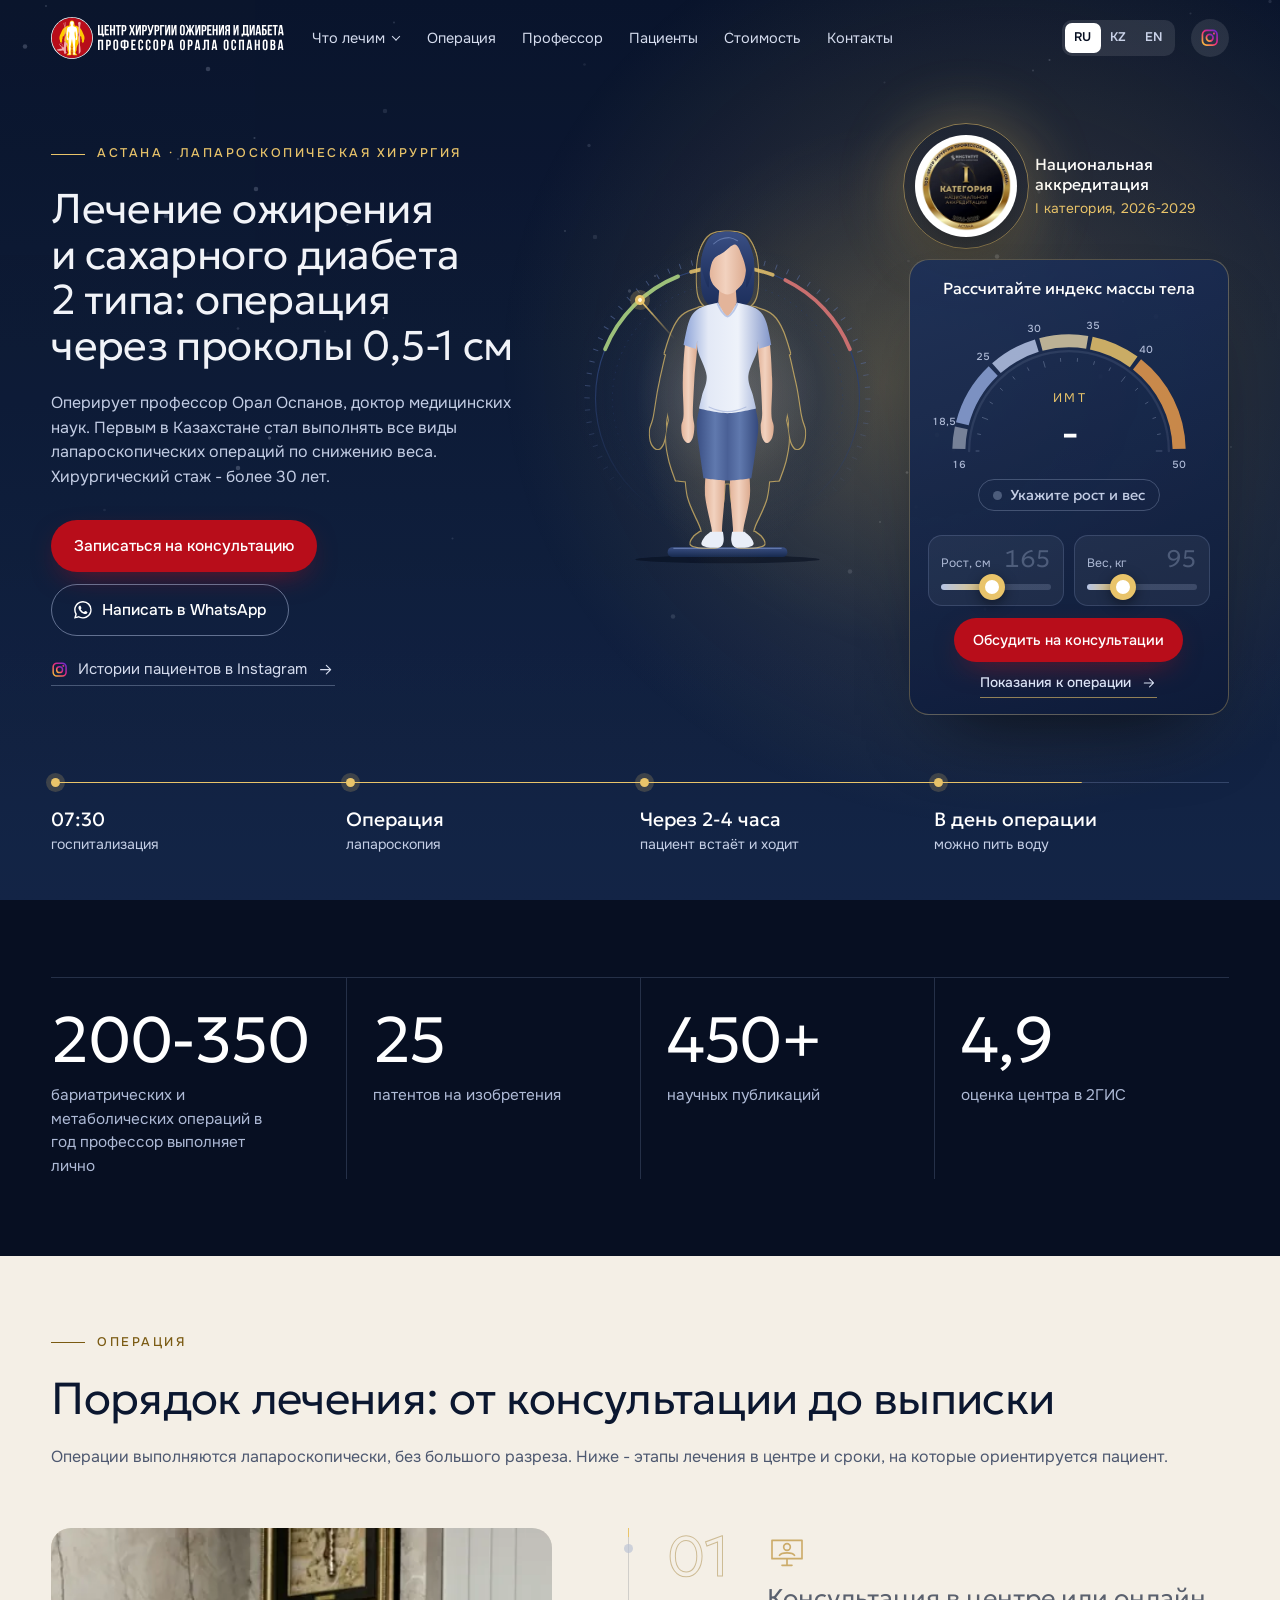
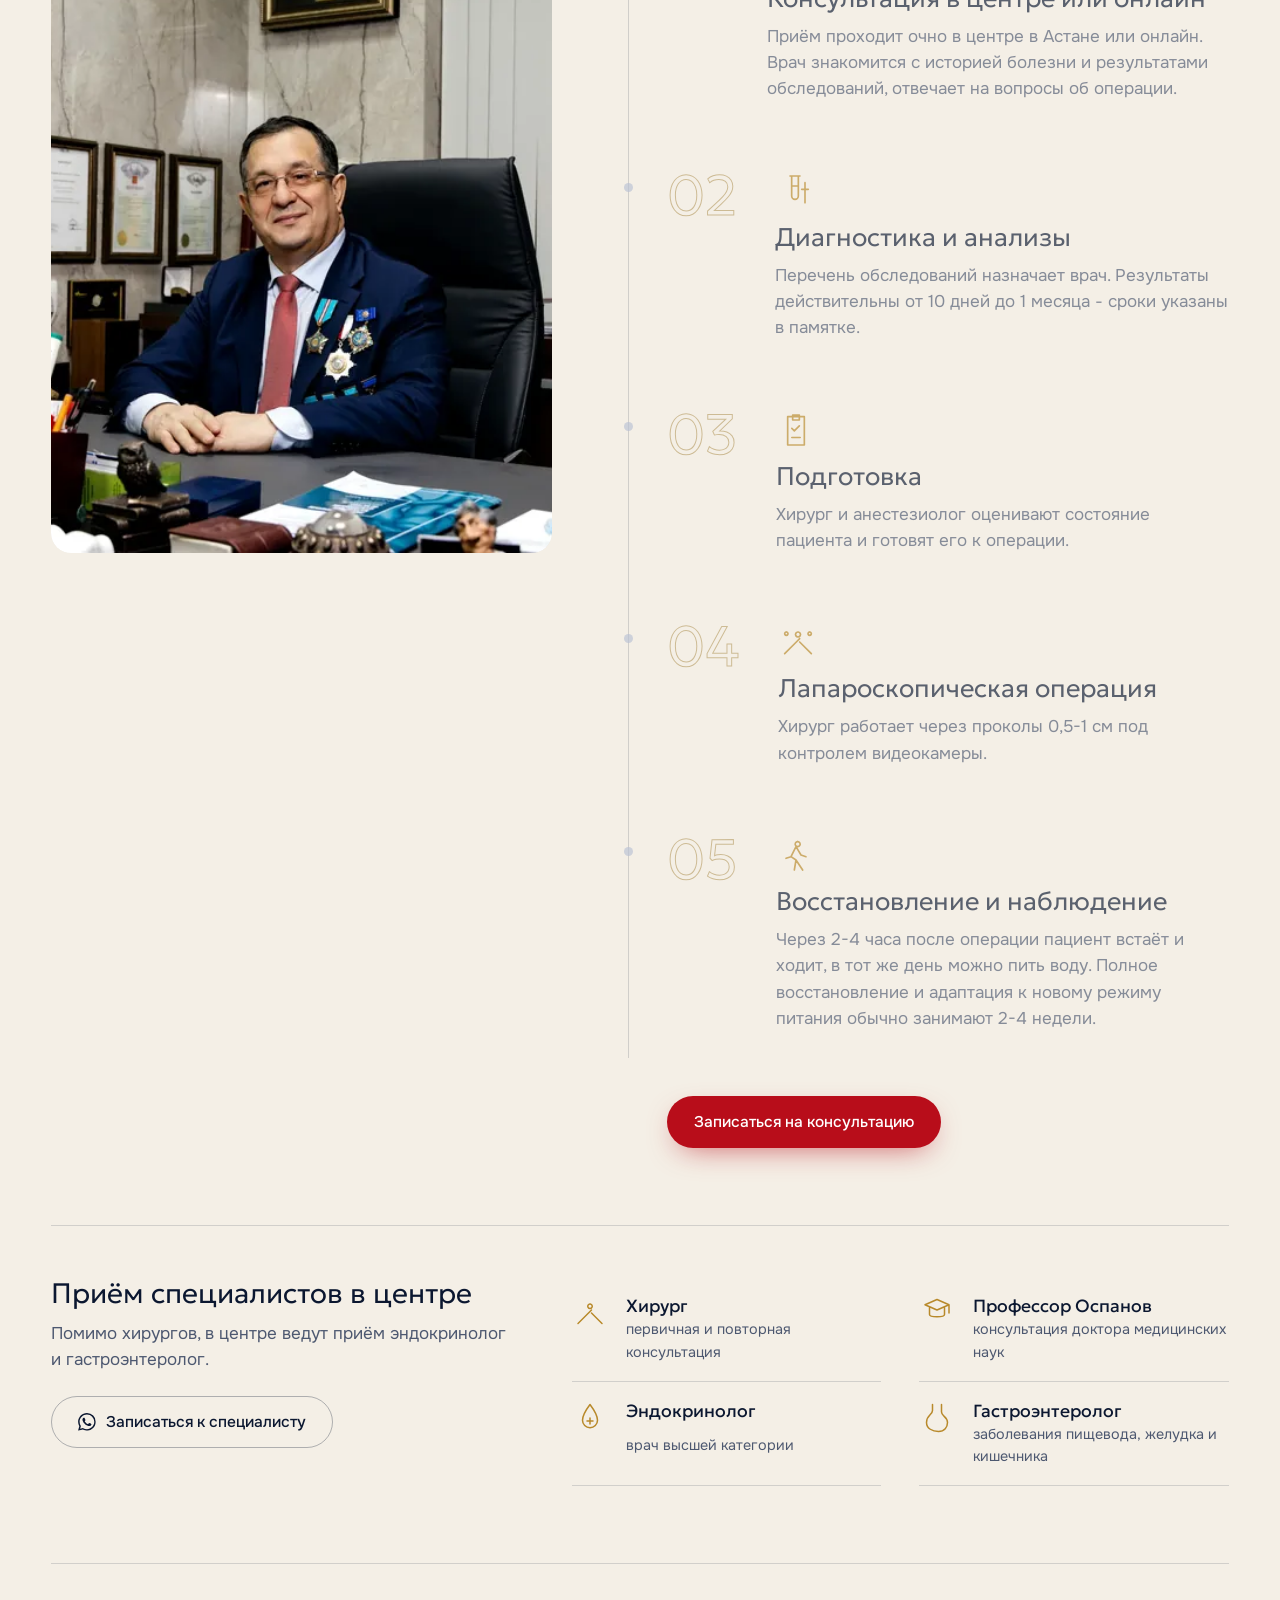
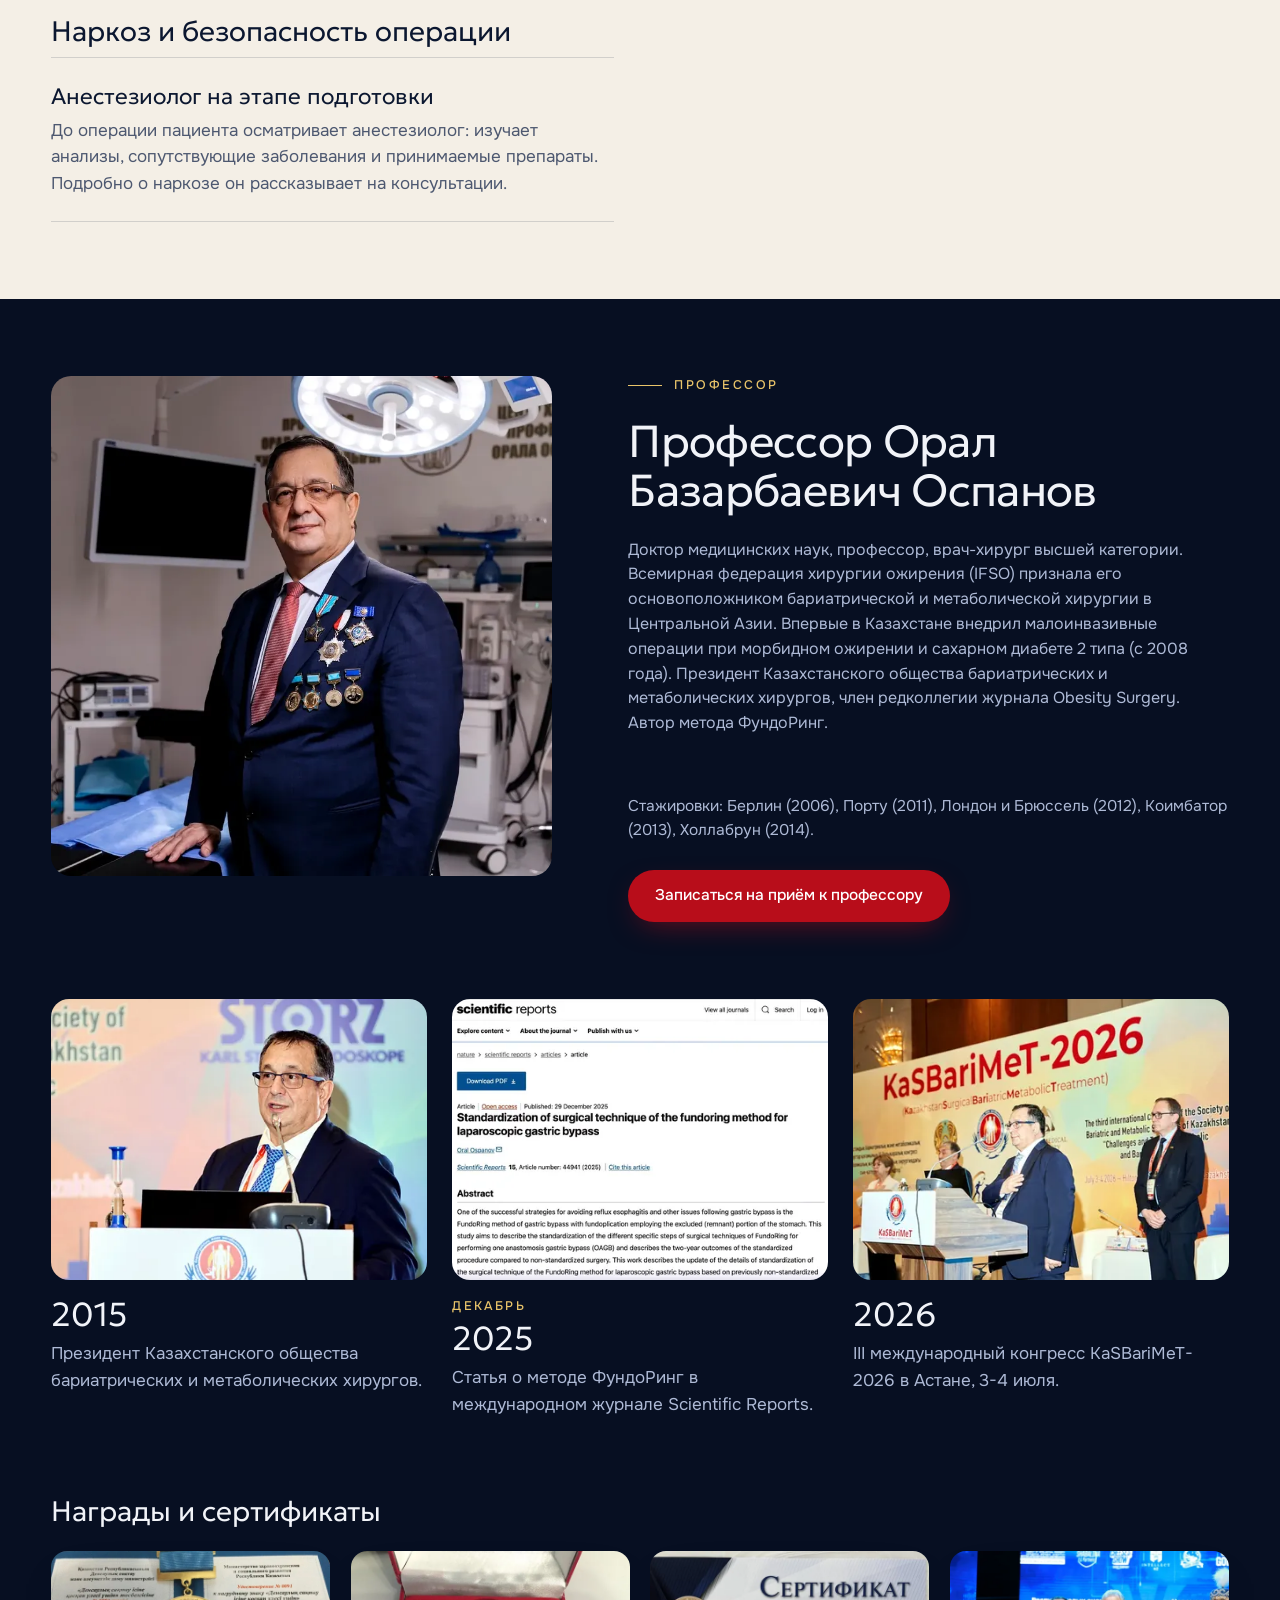
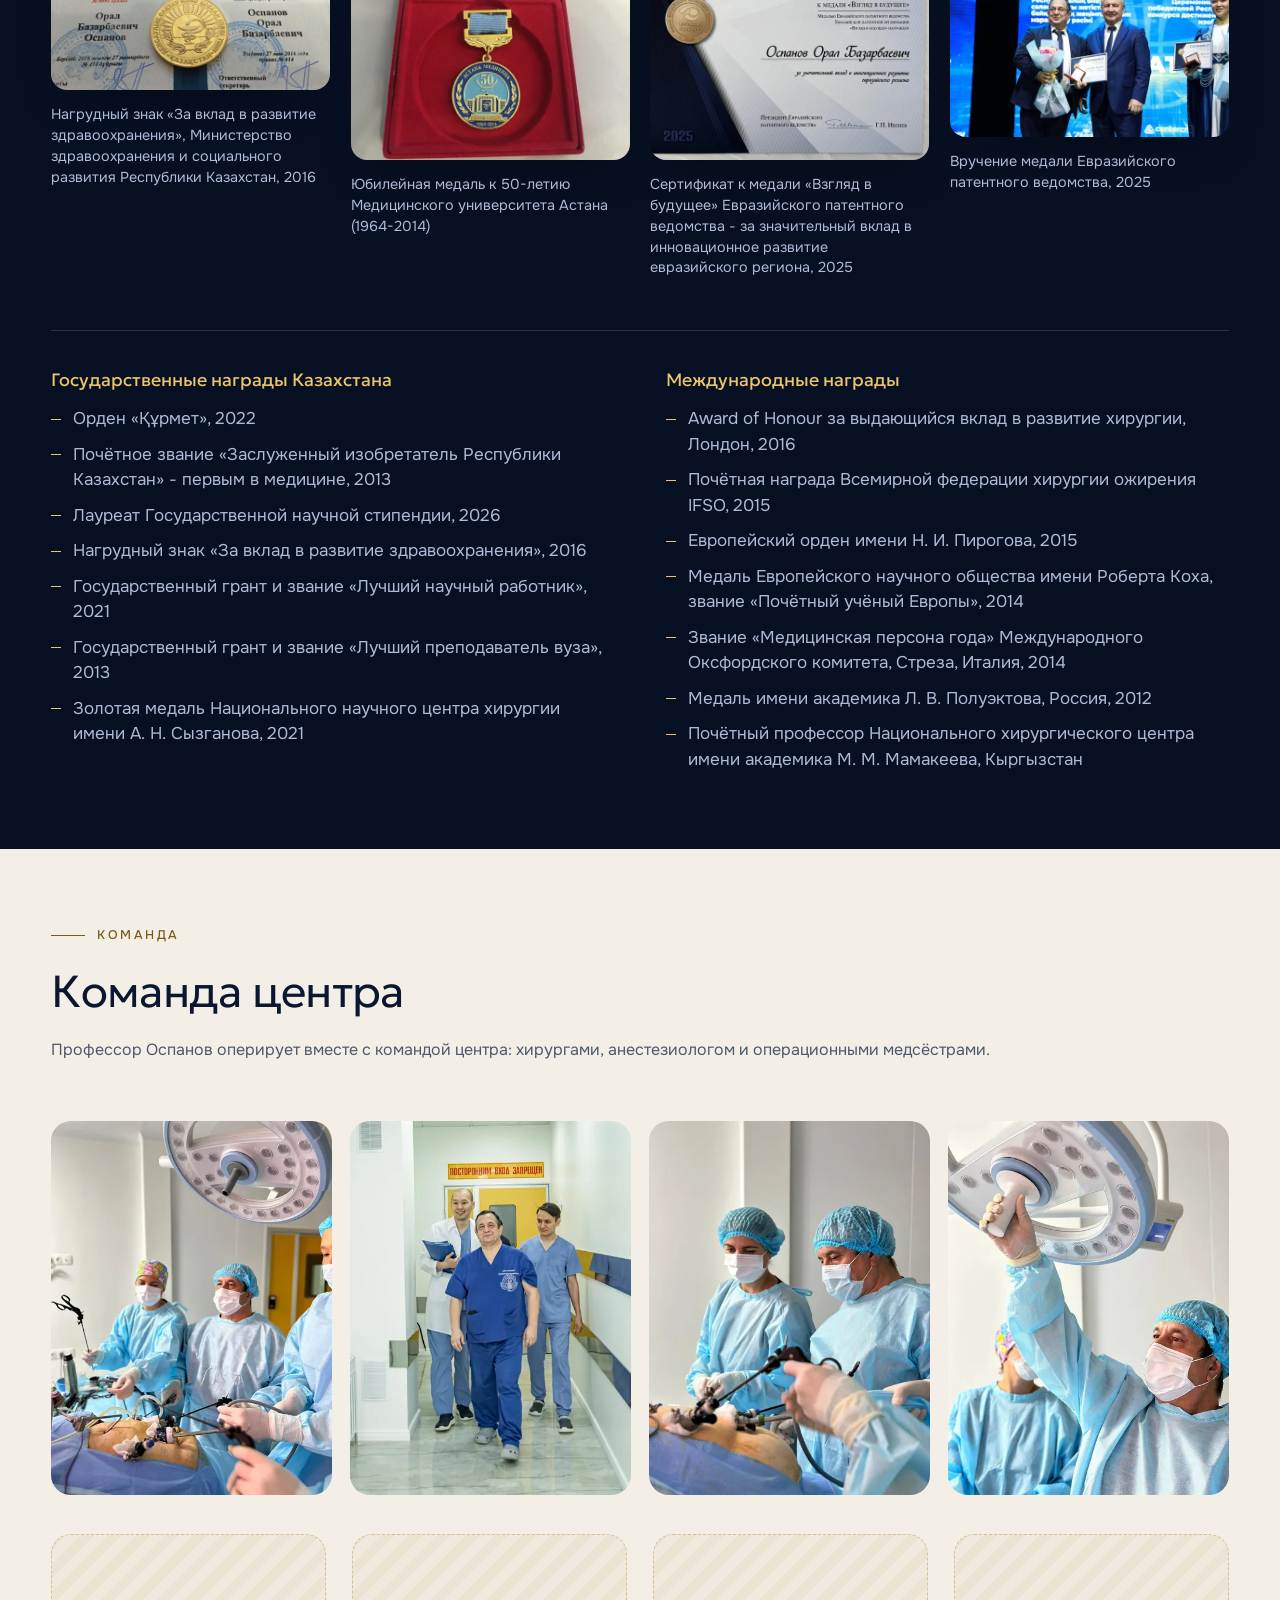
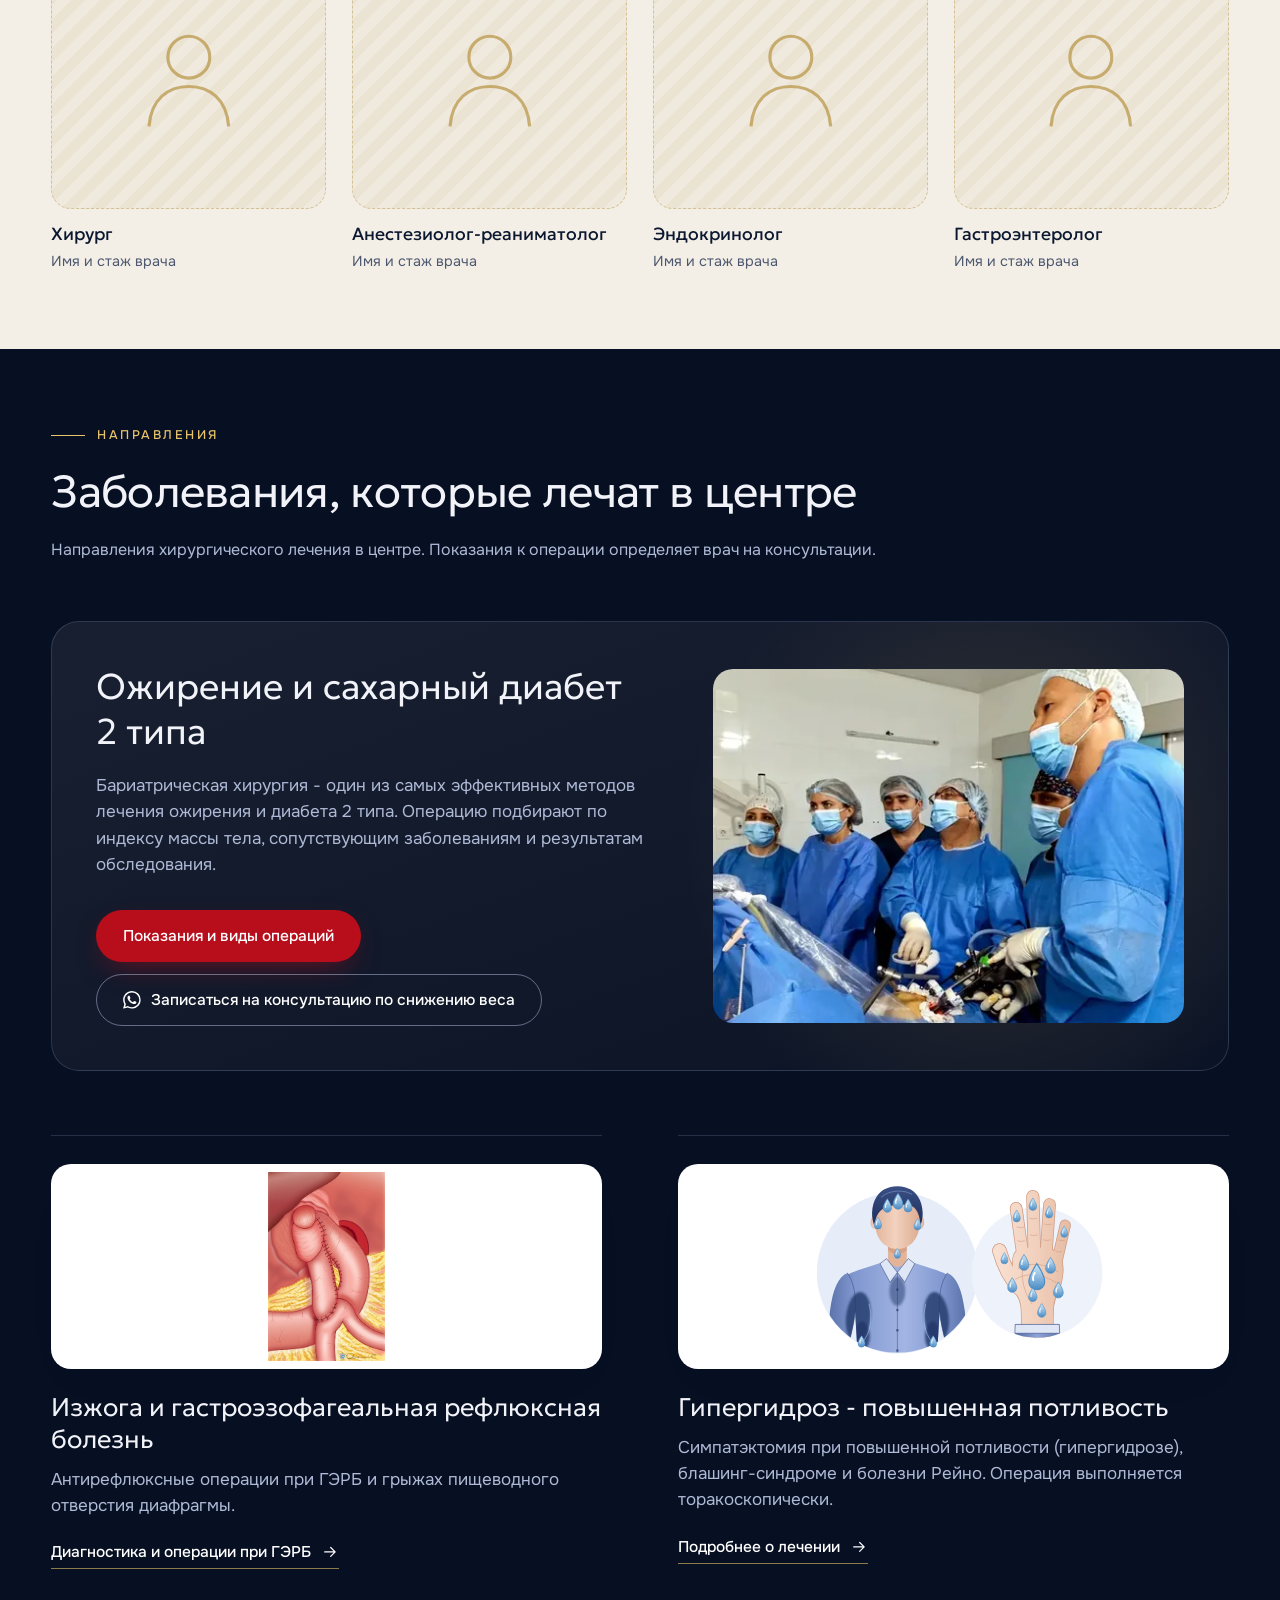
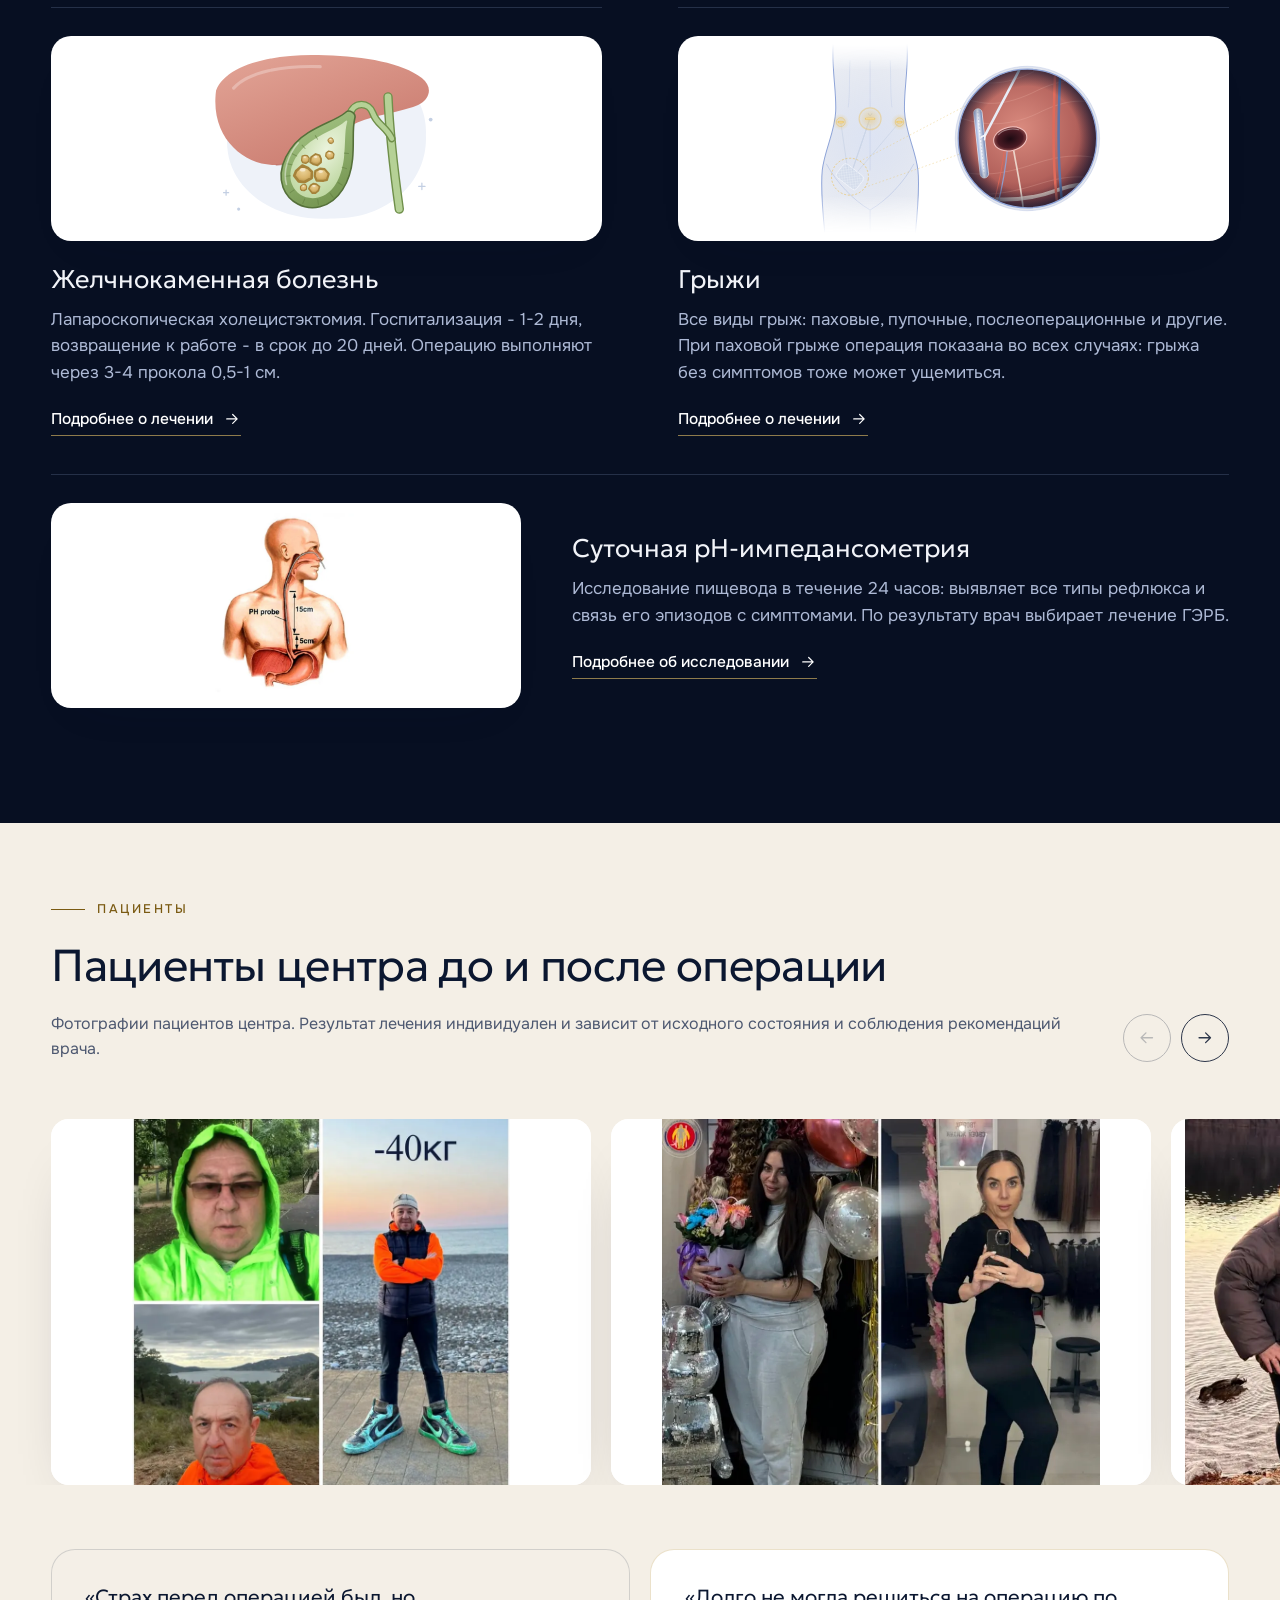
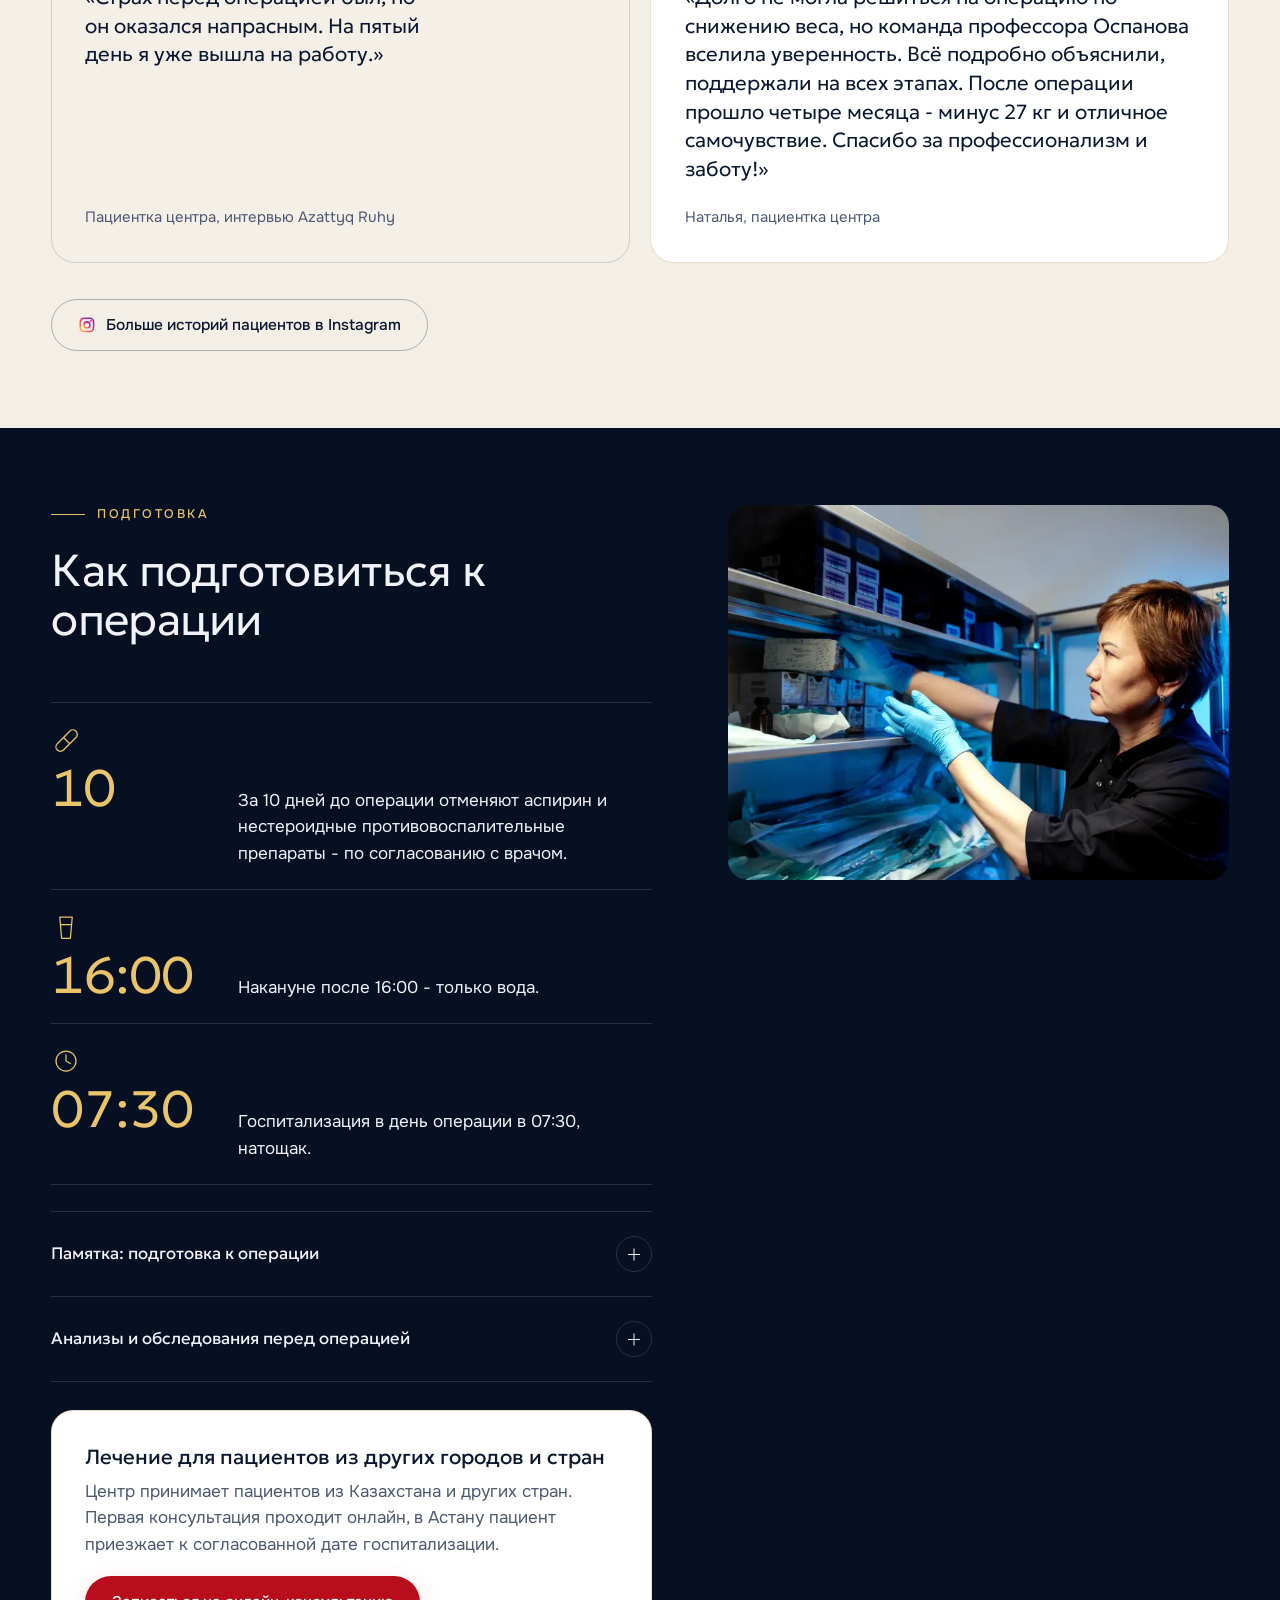
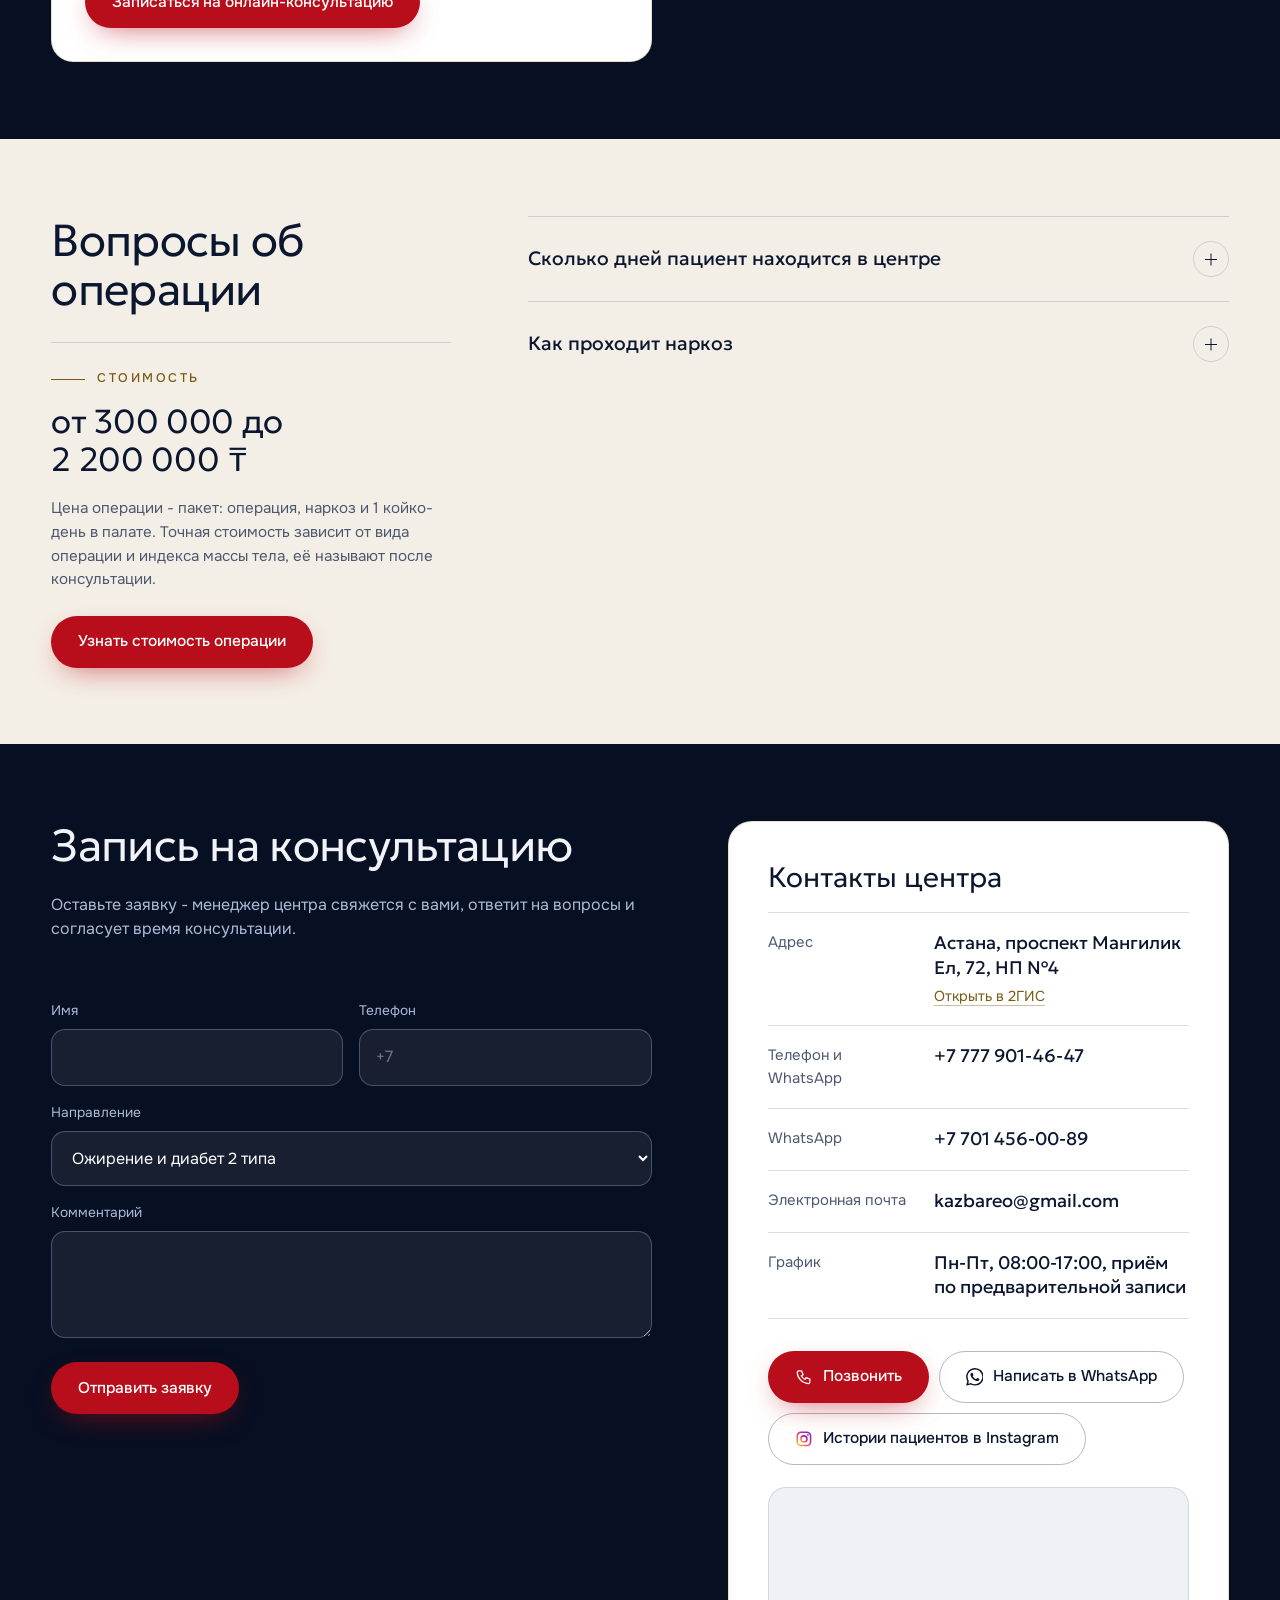
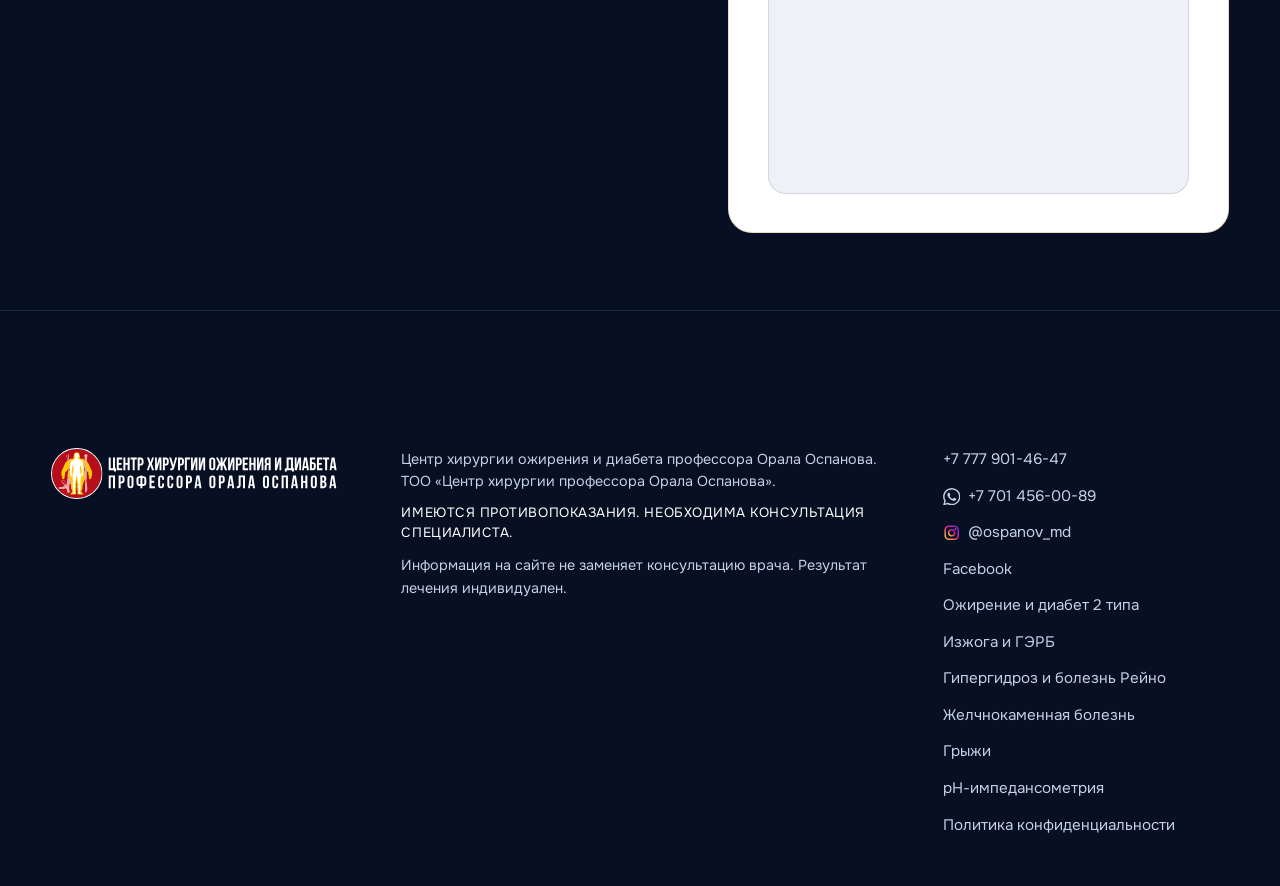
==== commit 174ee049: "Первый экран: знак и расчёт ИМТ одной группой, сроки 2-4 часа в строке времени" ====
--- a/index.html
+++ b/index.html
@@ -31,8 +31,8 @@
 <link rel="apple-touch-icon" href="assets/img/apple-touch-icon.png" sizes="180x180">
 <link rel="preload" href="assets/fonts/geologica-cyrillic.woff2" as="font" type="font/woff2" crossorigin>
 <link rel="preload" href="assets/fonts/onest-cyrillic.woff2" as="font" type="font/woff2" crossorigin>
-<link rel="stylesheet" href="styles.css?v=20261126-4">
-<script type="application/ld+json">{"@context": "https://schema.org", "@graph": [{"@type": "MedicalClinic", "@id": "https://ospanovoral.kz/#clinic", "name": "Центр хирургии ожирения и диабета профессора Орала Оспанова", "legalName": "ТОО «Центр хирургии профессора Орала Оспанова»", "url": "https://ospanovoral.kz/", "logo": "https://ospanovoral.kz/assets/img/apple-touch-icon.png", "image": "https://ospanovoral.kz/assets/img/og-image.jpg", "telephone": "+77779014647", "priceRange": "15 000 - 2 200 000 ₸", "address": {"@type": "PostalAddress", "streetAddress": "проспект Мангилик Ел, 72, НП №4", "addressLocality": "Астана", "addressCountry": "KZ"}, "openingHoursSpecification": [{"@type": "OpeningHoursSpecification", "dayOfWeek": ["Monday", "Tuesday", "Wednesday", "Thursday", "Friday"], "opens": "08:00", "closes": "17:00"}], "hasMap": "https://2gis.kz/astana/geo/70000001089430083", "sameAs": ["https://www.instagram.com/ospanov_md/", "https://www.facebook.com/oral.ospanov"], "email": "kazbareo@gmail.com", "medicalSpecialty": ["Surgical", "Gastroenterologic"], "availableService": [{"@type": "MedicalProcedure", "name": "Бариатрическая и метаболическая хирургия при ожирении и сахарном диабете 2 типа"}, {"@type": "MedicalProcedure", "name": "Антирефлюксные операции при ГЭРБ"}, {"@type": "MedicalProcedure", "name": "Симпатэктомия при гипергидрозе"}, {"@type": "MedicalProcedure", "name": "Лапароскопическая холецистэктомия"}, {"@type": "MedicalProcedure", "name": "Лечение грыж"}], "employee": {"@id": "https://ospanovoral.kz/#professor"}}, {"@type": "Physician", "@id": "https://ospanovoral.kz/#professor", "name": "Орал Базарбаевич Оспанов", "jobTitle": "Профессор, доктор медицинских наук", "url": "https://ospanovoral.kz/#professor", "image": "https://ospanovoral.kz/assets/photos/plate-86.webp", "telephone": "+77779014647", "medicalSpecialty": "Surgical", "worksFor": {"@id": "https://ospanovoral.kz/#clinic"}, "address": {"@type": "PostalAddress", "streetAddress": "проспект Мангилик Ел, 72, НП №4", "addressLocality": "Астана", "addressCountry": "KZ"}, "sameAs": ["https://www.instagram.com/ospanov_md/"]}, {"@type": "FAQPage", "mainEntity": [{"@type": "Question", "name": "Сколько дней пациент находится в центре", "acceptedAnswer": {"@type": "Answer", "text": "После бариатрической операции выписка возможна спустя 2-3 дня, после холецистэктомии госпитализация занимает 1-2 дня."}}, {"@type": "Question", "name": "Как проходит наркоз", "acceptedAnswer": {"@type": "Answer", "text": "Вид анестезии подбирает анестезиолог по результатам обследования. Он осматривает пациента до операции и отвечает на вопросы о наркозе на консультации."}}, {"@type": "Question", "name": "Можно ли получить консультацию, не приезжая в Астану", "acceptedAnswer": {"@type": "Answer", "text": "Да, первую консультацию можно пройти онлайн. Также можно прийти на приём в центр в Астане."}}]}]}</script>
+<link rel="stylesheet" href="styles.css?v=20261126-6">
+<script type="application/ld+json">{"@context": "https://schema.org", "@graph": [{"@type": "MedicalClinic", "@id": "https://ospanovoral.kz/#clinic", "name": "Центр хирургии ожирения и диабета профессора Орала Оспанова", "legalName": "ТОО «Центр хирургии профессора Орала Оспанова»", "url": "https://ospanovoral.kz/", "logo": "https://ospanovoral.kz/assets/img/apple-touch-icon.png", "image": "https://ospanovoral.kz/assets/img/og-image.jpg", "telephone": "+77779014647", "priceRange": "15 000 - 2 200 000 ₸", "address": {"@type": "PostalAddress", "streetAddress": "проспект Мангилик Ел, 72, НП №4", "addressLocality": "Астана", "addressCountry": "KZ"}, "openingHoursSpecification": [{"@type": "OpeningHoursSpecification", "dayOfWeek": ["Monday", "Tuesday", "Wednesday", "Thursday", "Friday"], "opens": "08:00", "closes": "17:00"}], "hasMap": "https://2gis.kz/astana/geo/70000001089430083", "sameAs": ["https://www.instagram.com/ospanov_md/", "https://www.facebook.com/oral.ospanov"], "email": "kazbareo@gmail.com", "medicalSpecialty": ["Surgical", "Gastroenterologic"], "availableService": [{"@type": "MedicalProcedure", "name": "Бариатрическая и метаболическая хирургия при ожирении и сахарном диабете 2 типа"}, {"@type": "MedicalProcedure", "name": "Антирефлюксные операции при ГЭРБ"}, {"@type": "MedicalProcedure", "name": "Симпатэктомия при гипергидрозе"}, {"@type": "MedicalProcedure", "name": "Лапароскопическая холецистэктомия"}, {"@type": "MedicalProcedure", "name": "Лечение грыж"}], "employee": {"@id": "https://ospanovoral.kz/#professor"}}, {"@type": "Physician", "@id": "https://ospanovoral.kz/#professor", "name": "Орал Базарбаевич Оспанов", "jobTitle": "Профессор, доктор медицинских наук", "url": "https://ospanovoral.kz/#professor", "image": "https://ospanovoral.kz/assets/photos/plate-86.webp", "telephone": "+77779014647", "medicalSpecialty": "Surgical", "worksFor": {"@id": "https://ospanovoral.kz/#clinic"}, "address": {"@type": "PostalAddress", "streetAddress": "проспект Мангилик Ел, 72, НП №4", "addressLocality": "Астана", "addressCountry": "KZ"}, "sameAs": ["https://www.instagram.com/ospanov_md/"]}, {"@type": "FAQPage", "mainEntity": [{"@type": "Question", "name": "Сколько дней пациент находится в центре", "acceptedAnswer": {"@type": "Answer", "text": "В стоимость операции входит 1 койко-день в палате, срок пребывания после операции определяет врач. После холецистэктомии госпитализация занимает 1-2 дня."}}, {"@type": "Question", "name": "Как проходит наркоз", "acceptedAnswer": {"@type": "Answer", "text": "Вид анестезии подбирает анестезиолог по результатам обследования. Он осматривает пациента до операции и отвечает на вопросы о наркозе на консультации."}}, {"@type": "Question", "name": "Можно ли получить консультацию, не приезжая в Астану", "acceptedAnswer": {"@type": "Answer", "text": "Да, первую консультацию можно пройти онлайн. Также можно прийти на приём в центр в Астане."}}]}]}</script>
 <script src="https://lead-bot.sultan-askarov-kz.workers.dev/t.js" data-site="ospanovoral" defer></script>
 </head>
 <body>
@@ -132,8 +132,8 @@
   <ol class="tline" id="tline">
     <li class="on"><b data-i18n="hero.t1a">07:30</b><span data-i18n="hero.t1b">госпитализация</span></li>
     <li><b data-i18n="hero.t2a">Операция</b><span data-i18n="hero.t2b">лапароскопия</span></li>
-    <li><b data-i18n="hero.t3a">В день операции</b><span data-i18n="hero.t3b">через 2-4 часа встаёт, ходит и пьёт воду</span></li>
-    <li><b data-i18n="hero.t4a">2-3 день</b><span data-i18n="hero.t4b">возможна выписка</span></li>
+    <li><b data-i18n="hero.t3a">Через 2-4 часа</b><span data-i18n="hero.t3b">пациент встаёт и ходит</span></li>
+    <li><b data-i18n="hero.t4a">В день операции</b><span data-i18n="hero.t4b">можно пить воду</span></li>
   </ol>
 </section>
 
@@ -166,7 +166,7 @@
         <li class="step" data-ph="0"><i class="num">02</i><div><svg class="sic" viewBox="0 0 48 48" aria-hidden="true"><path d="M18 6H30M20 6V30A4 4 0 0 0 28 30V6M20 18H28M36 14V38M32 22H40"/></svg><h3 data-i18n="op.s2h">Диагностика и анализы</h3><p data-i18n="op.s2p">Перечень обследований назначает врач. Результаты действительны от 10&nbsp;дней до 1&nbsp;месяца - сроки указаны в памятке.</p></div></li>
         <li class="step" data-ph="0"><i class="num">03</i><div><svg class="sic" viewBox="0 0 48 48" aria-hidden="true"><path d="M14 8H34V42H14ZM20 6H28V12H20ZM19 22L22 25L28 19M19 33H29"/></svg><h3 data-i18n="op.s3h">Подготовка</h3><p data-i18n="op.s3p">Хирург и анестезиолог оценивают состояние пациента и готовят его к операции.</p></div></li>
         <li class="step" data-ph="1"><i class="num">04</i><div><svg class="sic" viewBox="0 0 48 48" aria-hidden="true"><path d="M8 38L22 24M22 24L26 20M40 38L26 24M24 12A3 3 0 1 0 24.01 12M10 12A2 2 0 1 0 10.01 12M38 12A2 2 0 1 0 38.01 12"/></svg><h3 data-i18n="op.s4h">Лапароскопическая операция</h3><p data-i18n="op.s4p">Хирург работает через проколы 0,5-1&nbsp;см под контролем видеокамеры.</p></div></li>
-        <li class="step" data-ph="2"><i class="num">05</i><div><svg class="sic" viewBox="0 0 48 48" aria-hidden="true"><path d="M26 8A3 3 0 1 0 26.01 8M24 14L18 26L24 30L22 42M24 14L30 24L36 26M18 26L12 28M24 30L32 42"/></svg><h3 data-i18n="op.s5h">Восстановление и наблюдение</h3><p data-i18n="op.s5p">В день операции, через 2-4&nbsp;часа, пациент встаёт, ходит и может пить воду. Выписка возможна спустя 2-3&nbsp;дня. Полное восстановление и адаптация к новому режиму питания обычно занимают 2-4&nbsp;недели.</p></div></li>
+        <li class="step" data-ph="2"><i class="num">05</i><div><svg class="sic" viewBox="0 0 48 48" aria-hidden="true"><path d="M26 8A3 3 0 1 0 26.01 8M24 14L18 26L24 30L22 42M24 14L30 24L36 26M18 26L12 28M24 30L32 42"/></svg><h3 data-i18n="op.s5h">Восстановление и наблюдение</h3><p data-i18n="op.s5p">Через 2-4&nbsp;часа после операции пациент встаёт и ходит, в тот же день можно пить воду. Полное восстановление и адаптация к новому режиму питания обычно занимают 2-4&nbsp;недели.</p></div></li>
         <li class="steps-btn"><a class="btn btn-red" href="https://wa.me/77779014647?text=%D0%97%D0%B4%D1%80%D0%B0%D0%B2%D1%81%D1%82%D0%B2%D1%83%D0%B9%D1%82%D0%B5%21%20%D0%A5%D0%BE%D1%87%D1%83%20%D0%B7%D0%B0%D0%BF%D0%B8%D1%81%D0%B0%D1%82%D1%8C%D1%81%D1%8F%20%D0%BD%D0%B0%20%D0%BA%D0%BE%D0%BD%D1%81%D1%83%D0%BB%D1%8C%D1%82%D0%B0%D1%86%D0%B8%D1%8E." target="_blank" rel="noopener" data-i18n="op.btn">Записаться на консультацию</a></li>
       </ol>
     </div>
@@ -357,7 +357,7 @@
       </div>
     </div>
     <div class="faq">
-      <details class="rv"><summary><span data-i18n="fq.2q">Сколько дней пациент находится в центре</span><i></i></summary><p data-i18n="fq.2a">После бариатрической операции выписка возможна спустя 2-3&nbsp;дня, после холецистэктомии госпитализация занимает 1-2&nbsp;дня.</p></details>
+      <details class="rv"><summary><span data-i18n="fq.2q">Сколько дней пациент находится в центре</span><i></i></summary><p data-i18n="fq.2a">В стоимость операции входит 1&nbsp;койко-день в палате, срок пребывания после операции определяет врач. После холецистэктомии госпитализация занимает 1-2&nbsp;дня.</p></details>
       <details class="rv"><summary><span data-i18n="fq.4q">Как проходит наркоз</span><i></i></summary><p data-i18n="fq.4a">Вид анестезии подбирает анестезиолог по результатам обследования. Он осматривает пациента до операции и отвечает на вопросы о наркозе на консультации.</p></details>
       <details class="rv"><summary><span data-i18n="fq.5q">Можно ли получить консультацию, не приезжая в Астану</span><i></i></summary><p data-i18n="fq.5a">Да, первую консультацию можно пройти онлайн. Также можно прийти на приём в центр в Астане.</p></details>
     </div>
@@ -443,6 +443,6 @@
 <script src="assets/vendor/ScrollTrigger.min.js" defer></script>
 <script src="assets/vendor/SplitText.min.js" defer></script>
 <script src="assets/vendor/lenis.min.js" defer></script>
-<script src="script.js?v=20261126-4" defer></script>
+<script src="script.js?v=20261126-6" defer></script>
 </body>
 </html>
--- a/styles.css
+++ b/styles.css
@@ -951,3 +951,15 @@
 .bmi-crit .btn{margin-top:20px}
 .lt .bmi-zones li{background:#fff;border-color:rgba(11,23,48,.1);color:var(--mut)}
 .lt .bmi-zones b{color:var(--ink)}
+
+/* ===== 27.11.2026 (2): три колонки - текст | фигура | знак + расчёт; карточка расчёта по содержимому ===== */
+@media(min-width:900px){
+  .hero-home .hv{top:calc(var(--hdr) + 22px);right:calc(max(var(--g),(100vw - 1320px)/2) + var(--hside) + 28px)}
+  .hero-home .hbadge{top:calc(var(--hdr) + 18px);left:auto;right:max(var(--g),(100vw - 1320px)/2);width:var(--hside);justify-content:flex-start;gap:18px;padding-left:6px}
+  .hero-home .hbadge-i{width:var(--hb)}
+  .hero-home .hcalc{top:auto;bottom:calc(var(--tl) + 26px);justify-content:flex-start;overflow:visible}
+}
+.hero-home{--hb:clamp(84px,min(8vw,12vh),124px)}
+@media(min-width:900px) and (max-height:820px){.hero-home{--hb:clamp(72px,10vh,96px)}.hero-home .hbadge-t b{font-size:.95rem}.hero-home .hbadge-t span{font-size:.8rem}}
+@media(min-width:900px){.hero-home .hcalc-z{display:flex;align-items:center;justify-content:center}.hero-home .hcalc-z li.on{width:100%;justify-content:center}}
+@media(min-width:900px) and (max-height:820px){.hero-home .hcalc-z{display:none}}
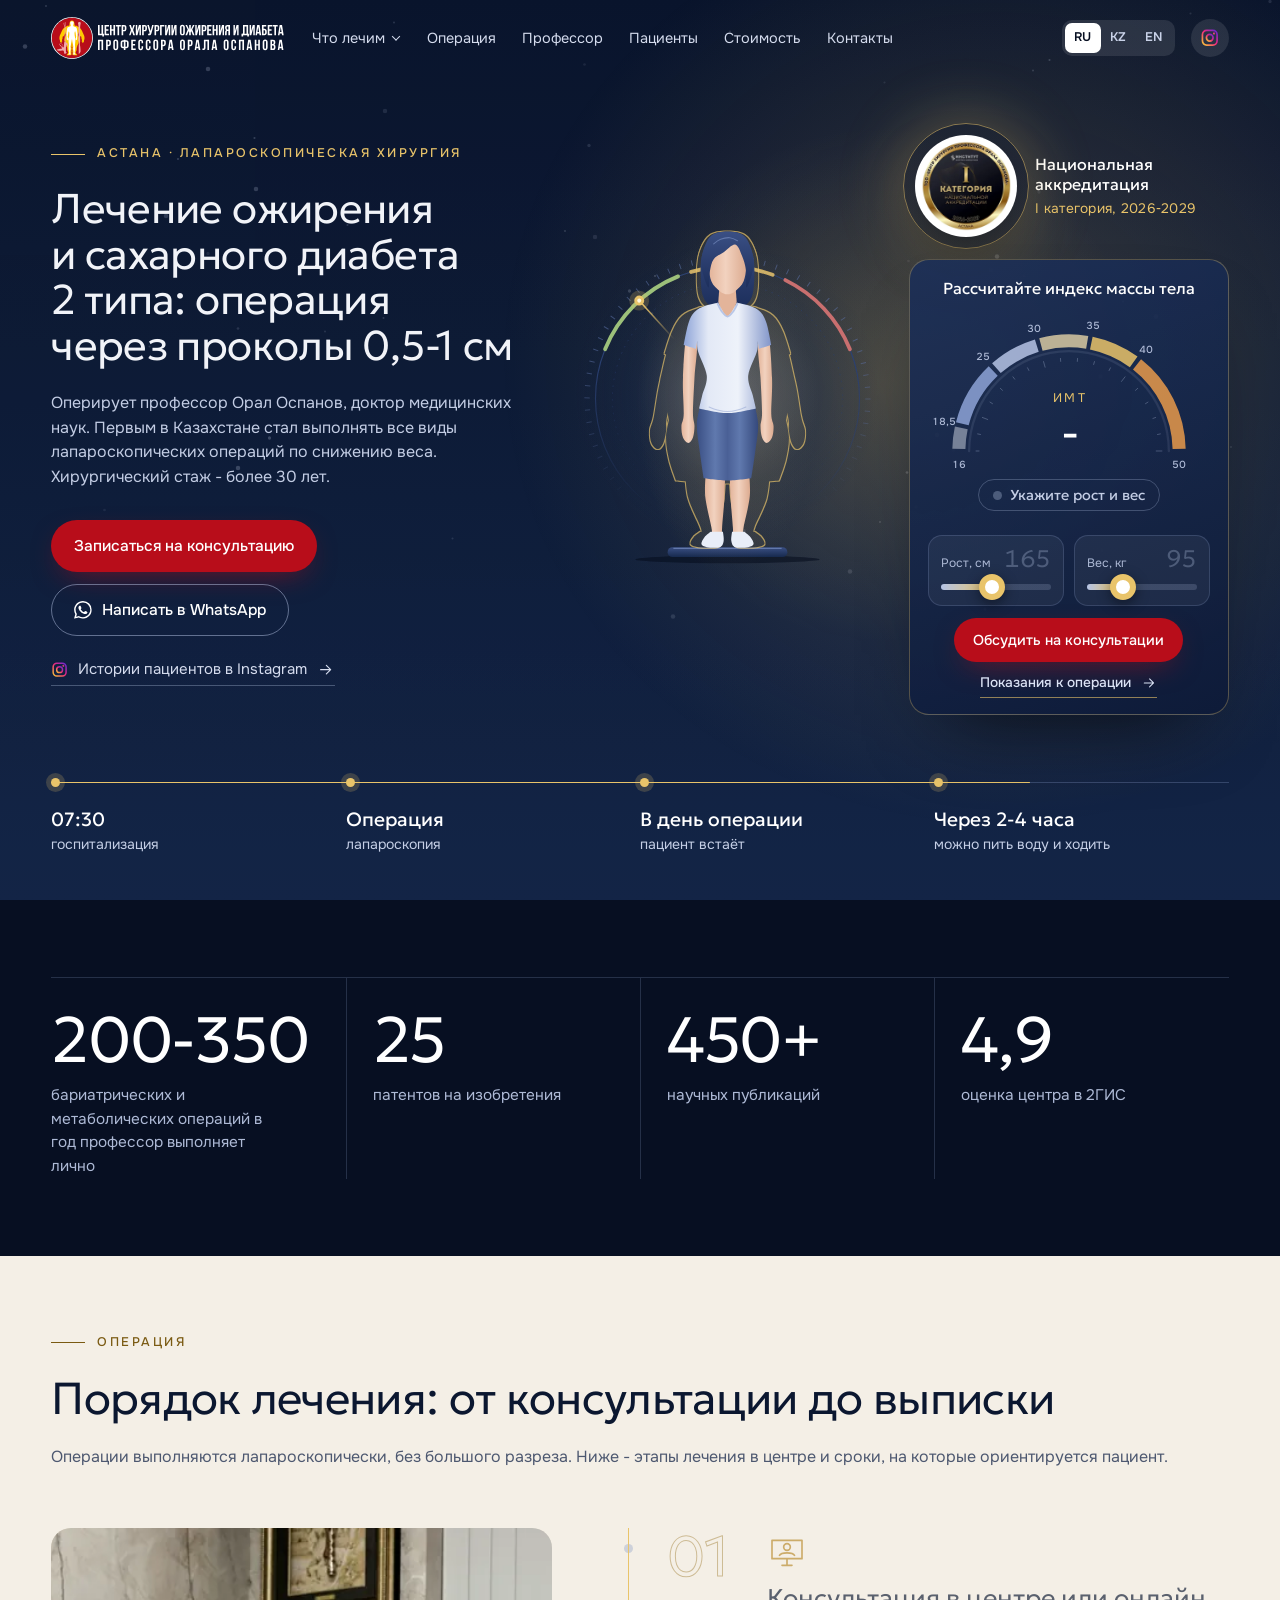
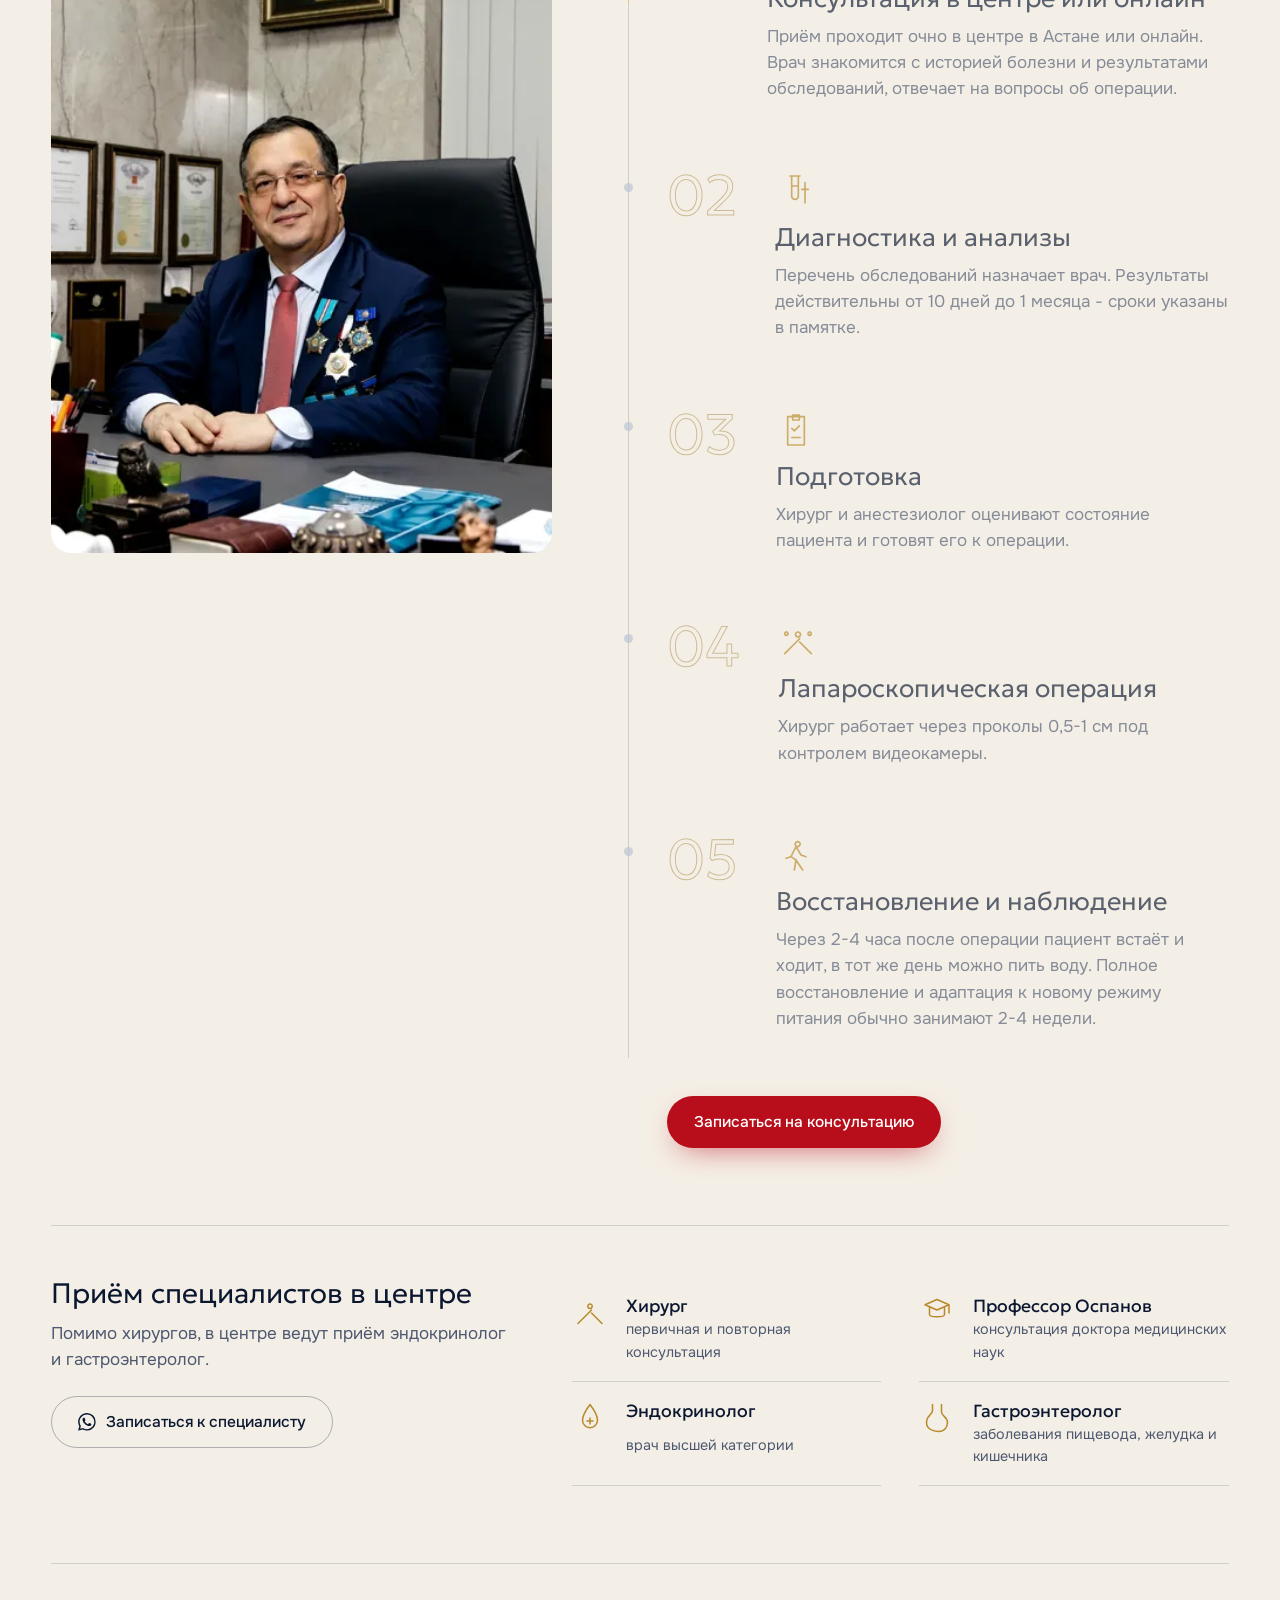
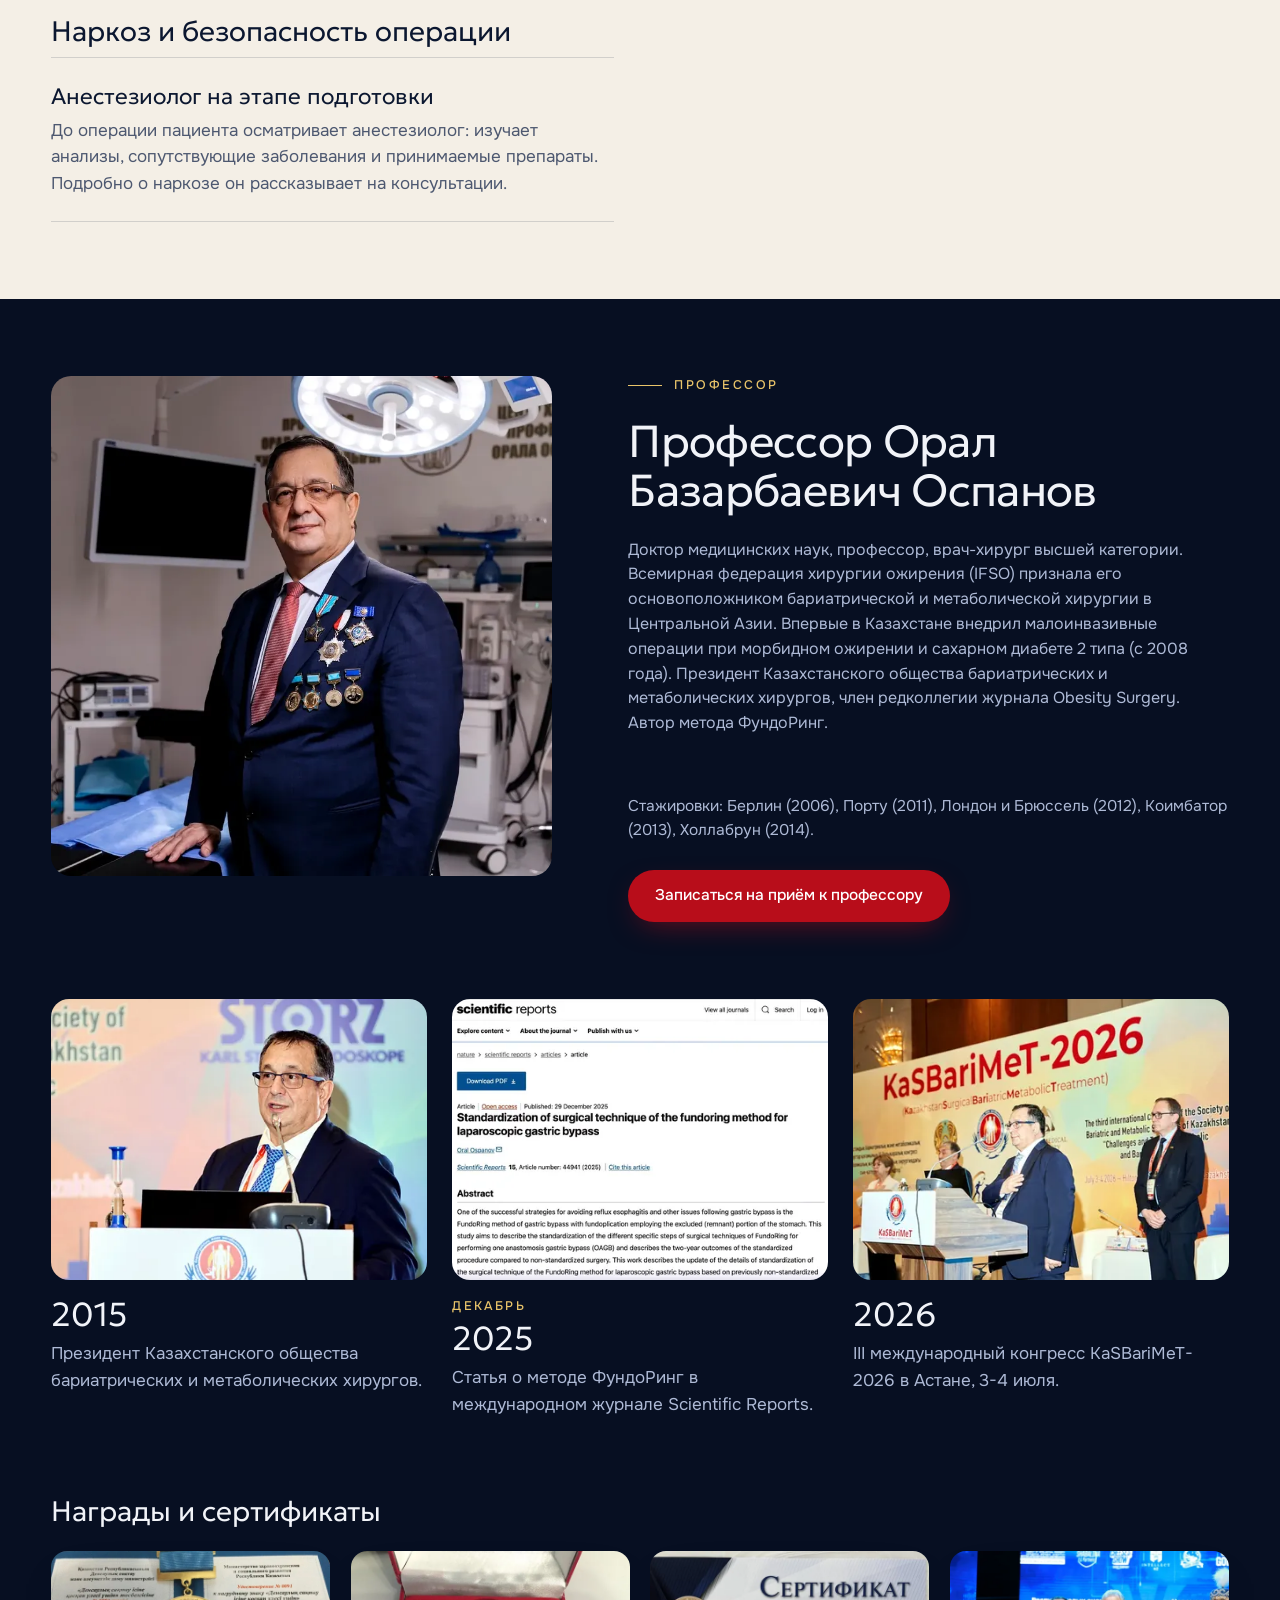
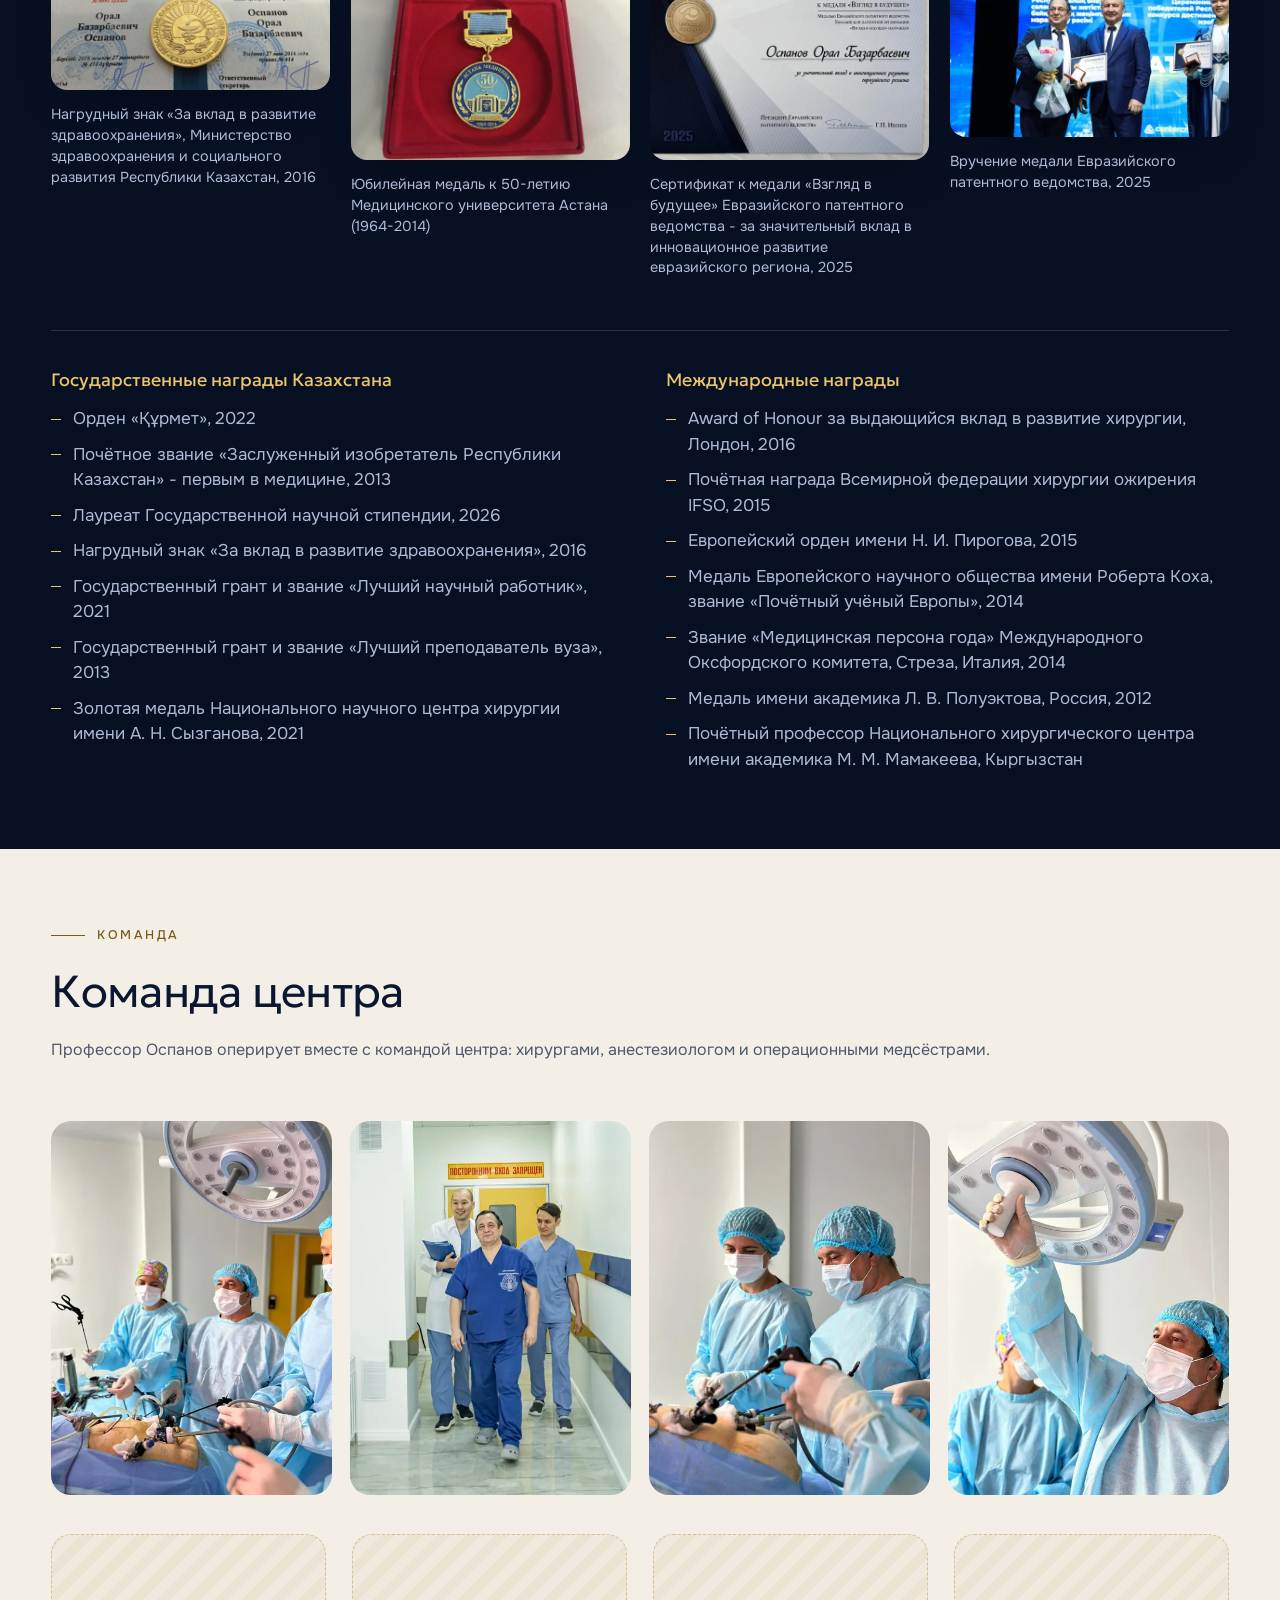
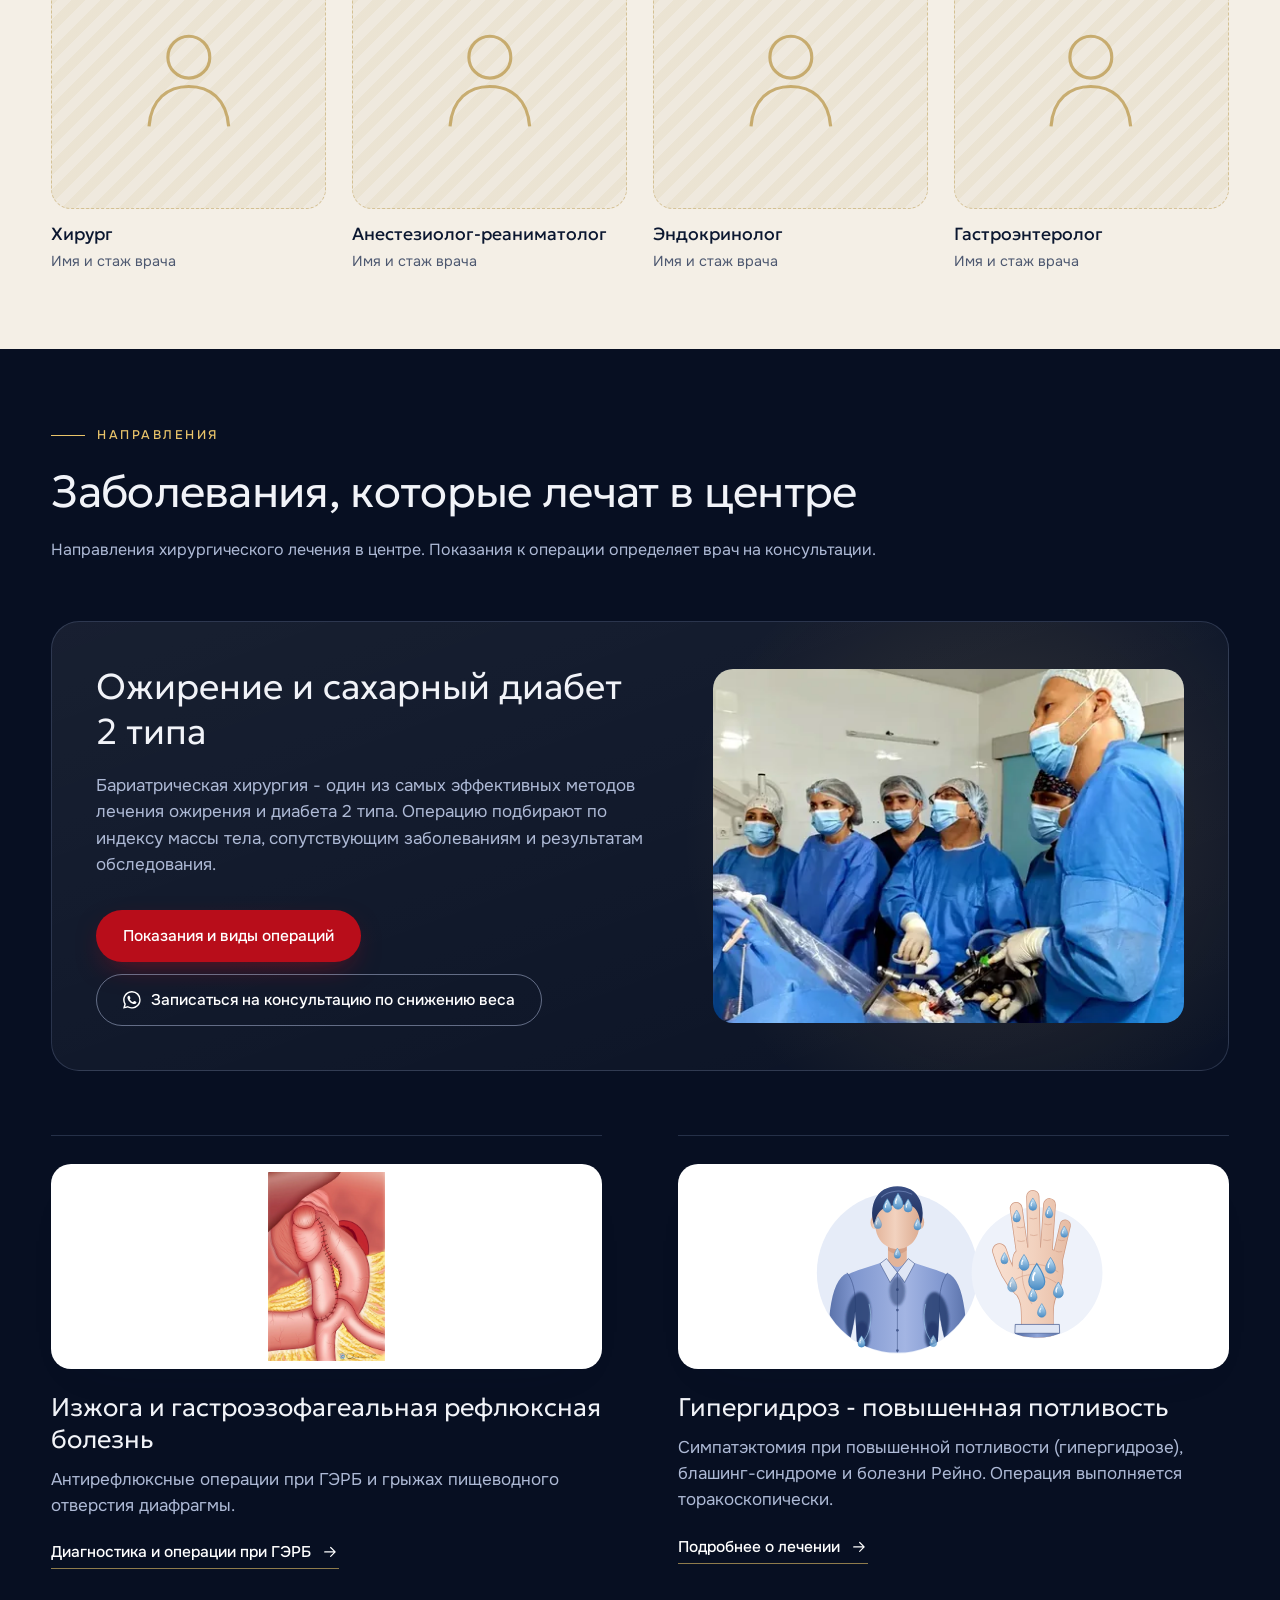
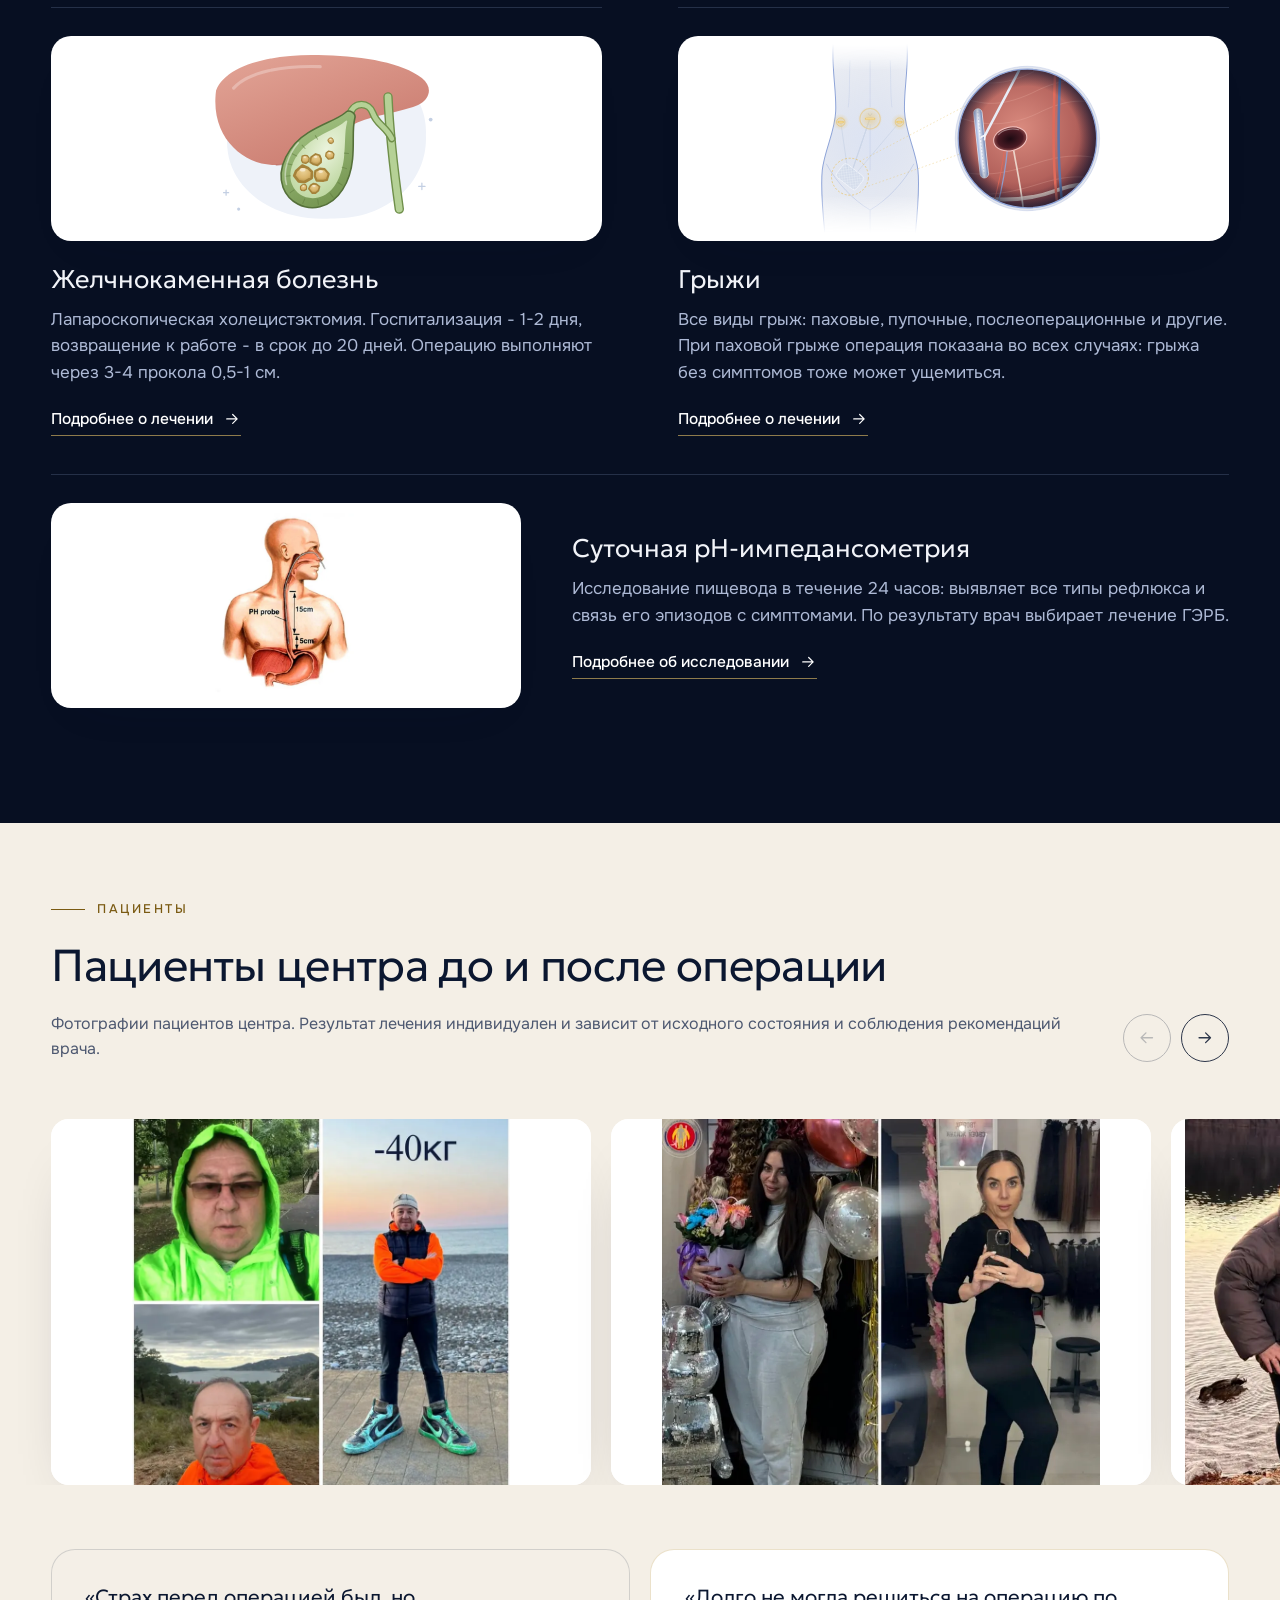
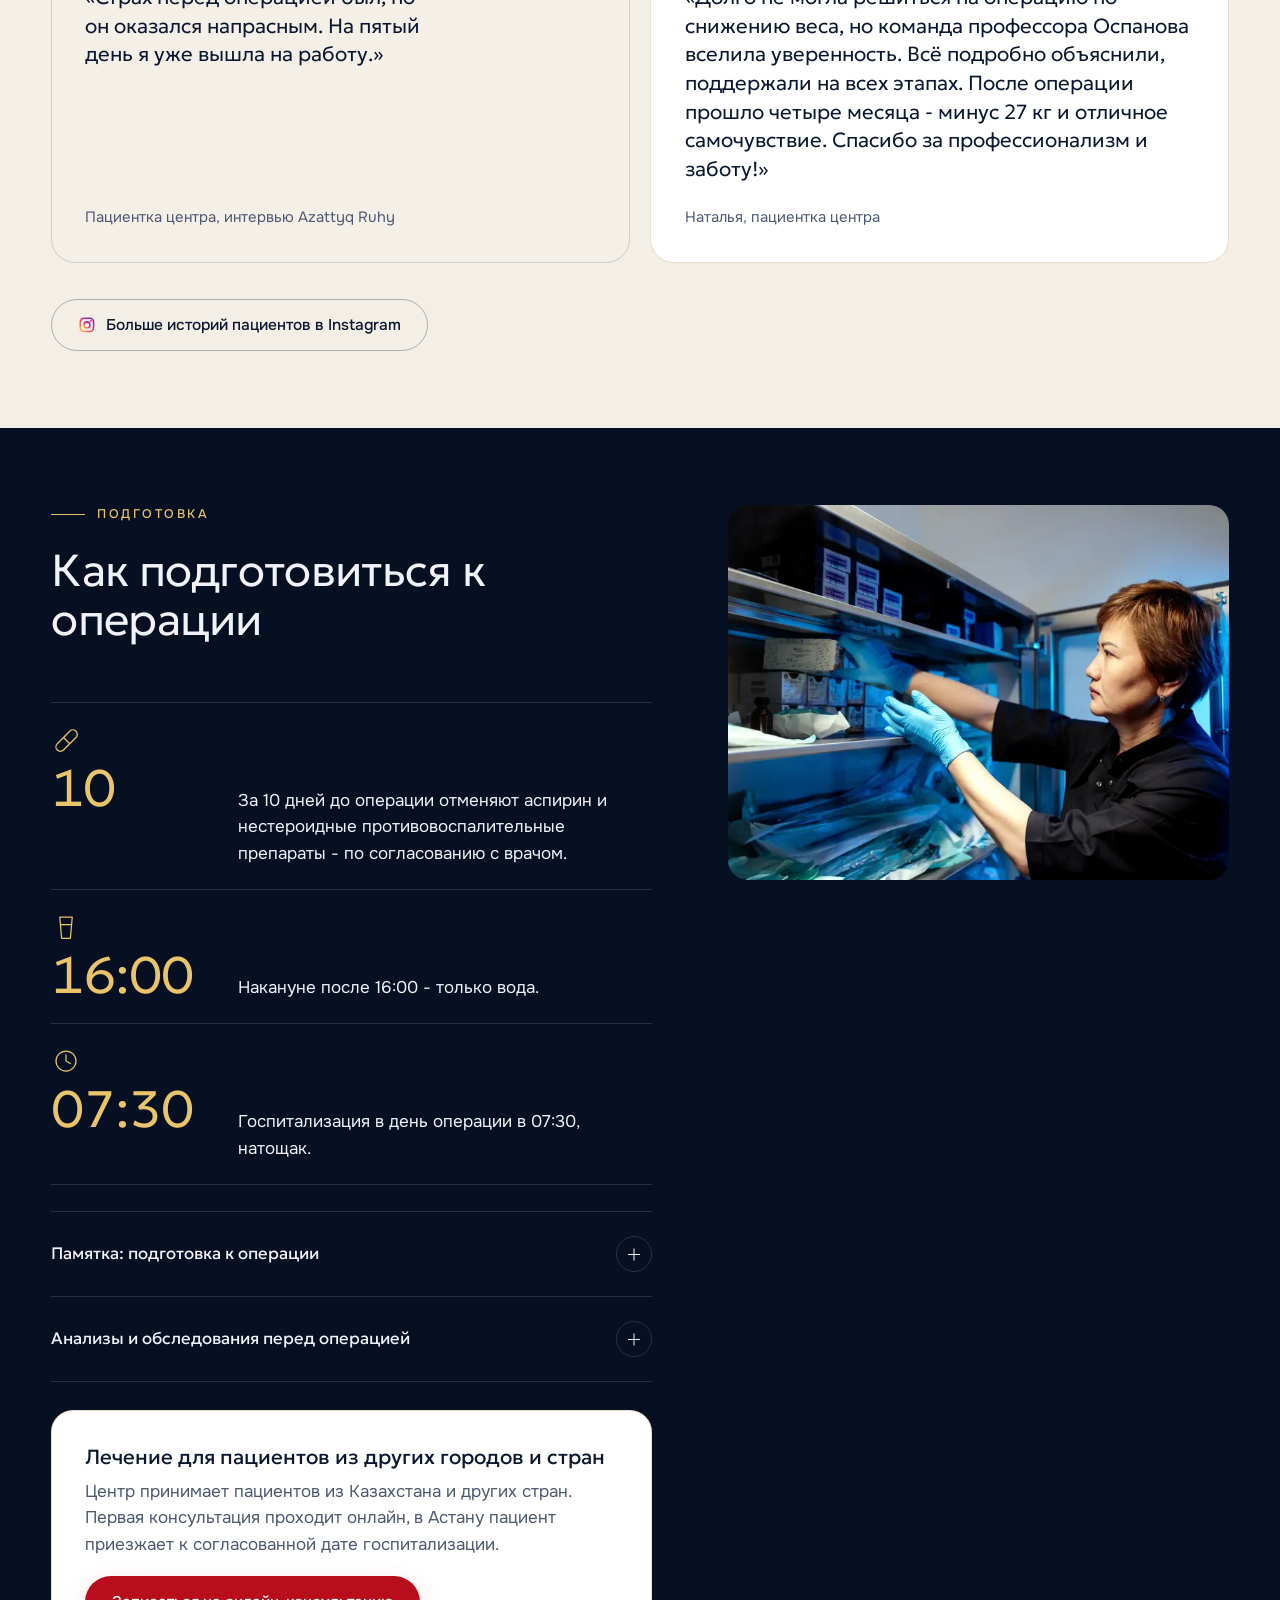
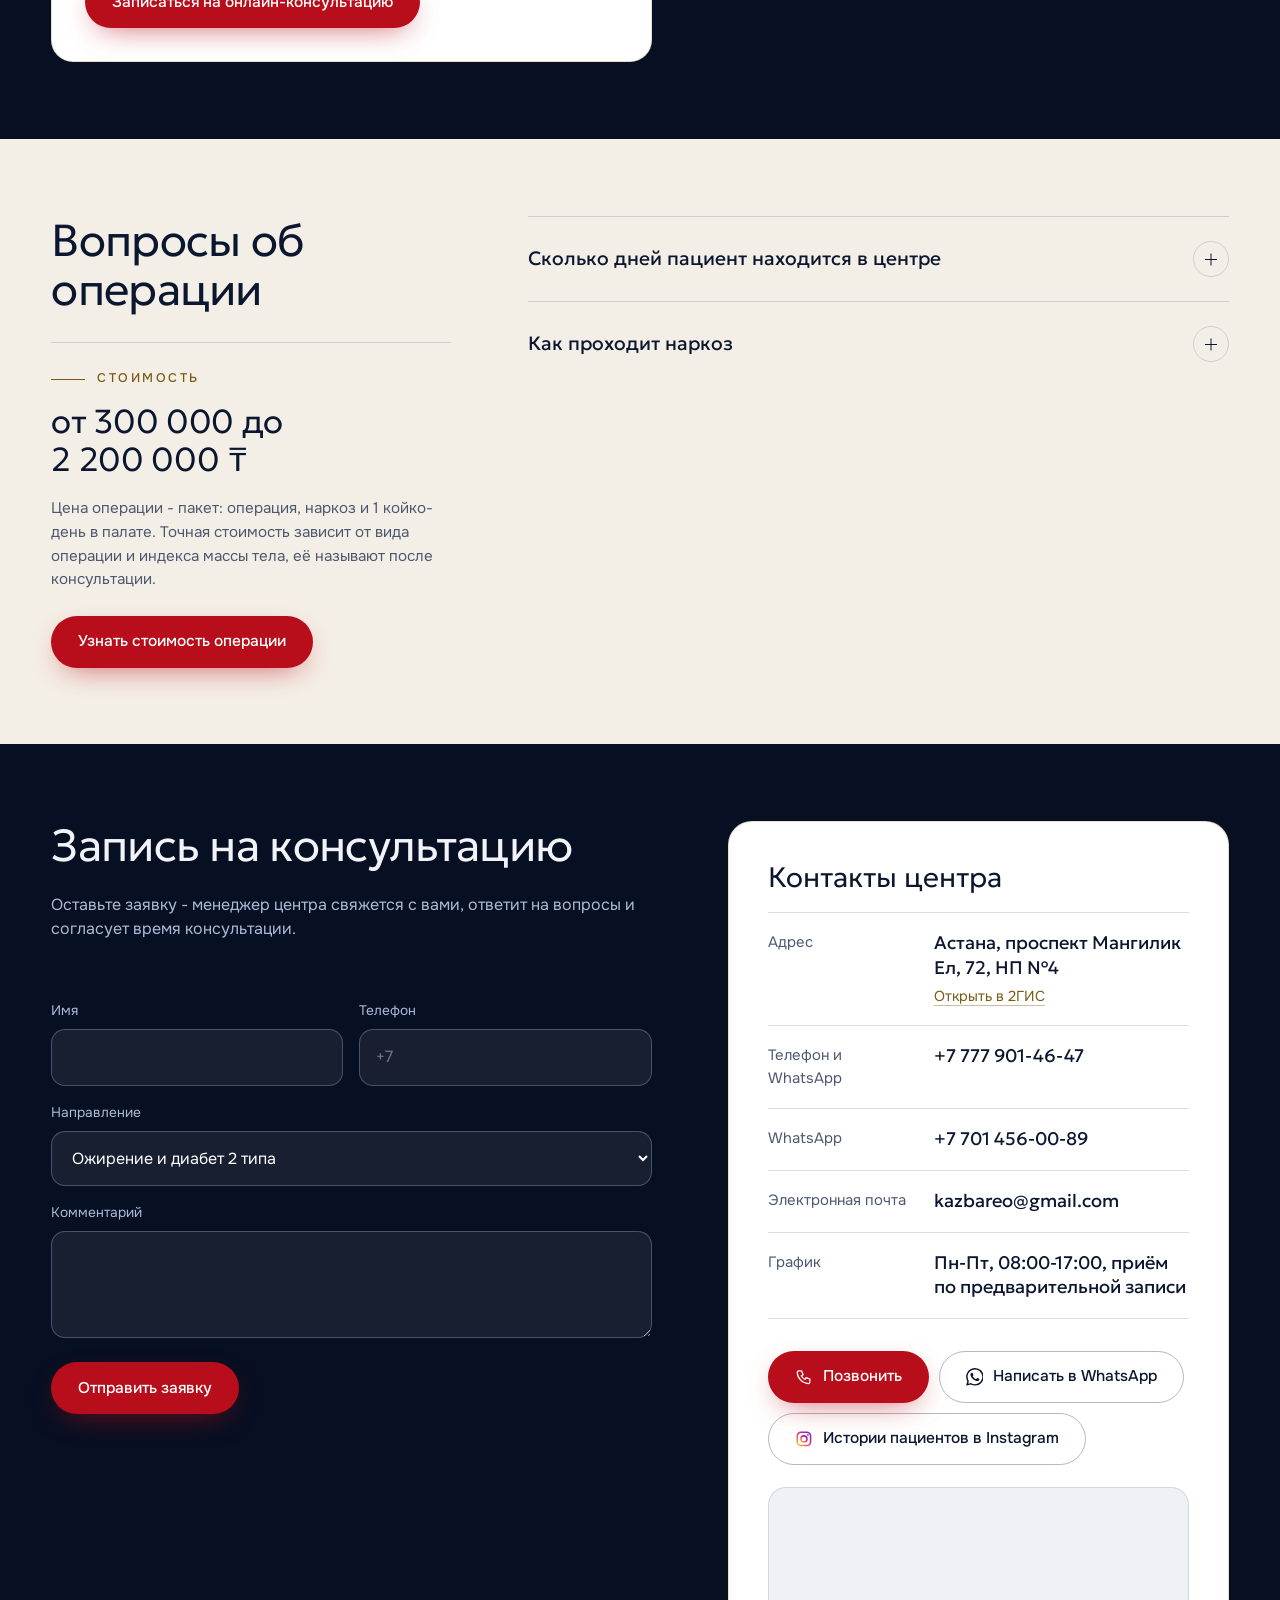
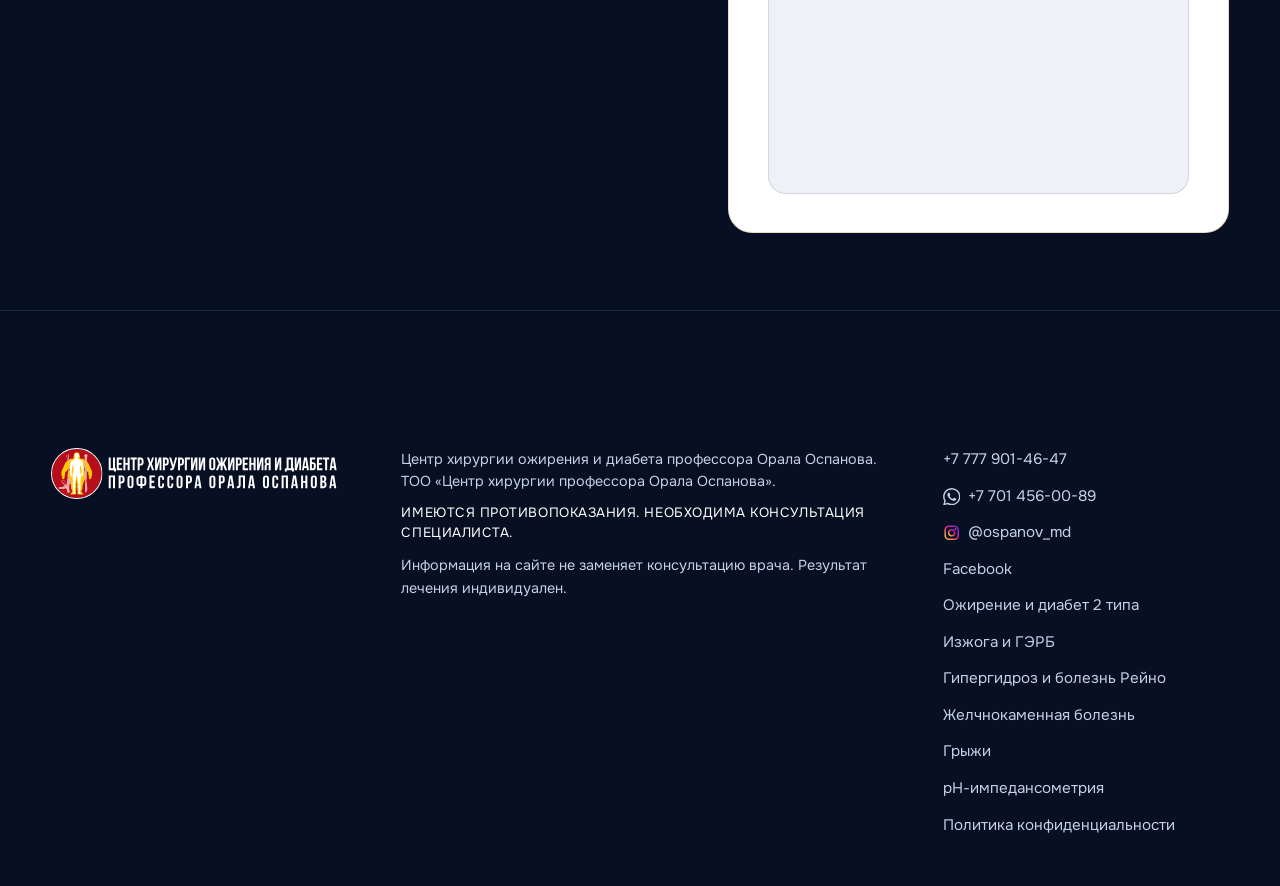
==== commit 4c641178: "Строка времени: встаёт в день операции, через 2-4 часа можно пить воду и ходить" ====
--- a/index.html
+++ b/index.html
@@ -31,7 +31,7 @@
 <link rel="apple-touch-icon" href="assets/img/apple-touch-icon.png" sizes="180x180">
 <link rel="preload" href="assets/fonts/geologica-cyrillic.woff2" as="font" type="font/woff2" crossorigin>
 <link rel="preload" href="assets/fonts/onest-cyrillic.woff2" as="font" type="font/woff2" crossorigin>
-<link rel="stylesheet" href="styles.css?v=20261126-6">
+<link rel="stylesheet" href="styles.css?v=20261126-7">
 <script type="application/ld+json">{"@context": "https://schema.org", "@graph": [{"@type": "MedicalClinic", "@id": "https://ospanovoral.kz/#clinic", "name": "Центр хирургии ожирения и диабета профессора Орала Оспанова", "legalName": "ТОО «Центр хирургии профессора Орала Оспанова»", "url": "https://ospanovoral.kz/", "logo": "https://ospanovoral.kz/assets/img/apple-touch-icon.png", "image": "https://ospanovoral.kz/assets/img/og-image.jpg", "telephone": "+77779014647", "priceRange": "15 000 - 2 200 000 ₸", "address": {"@type": "PostalAddress", "streetAddress": "проспект Мангилик Ел, 72, НП №4", "addressLocality": "Астана", "addressCountry": "KZ"}, "openingHoursSpecification": [{"@type": "OpeningHoursSpecification", "dayOfWeek": ["Monday", "Tuesday", "Wednesday", "Thursday", "Friday"], "opens": "08:00", "closes": "17:00"}], "hasMap": "https://2gis.kz/astana/geo/70000001089430083", "sameAs": ["https://www.instagram.com/ospanov_md/", "https://www.facebook.com/oral.ospanov"], "email": "kazbareo@gmail.com", "medicalSpecialty": ["Surgical", "Gastroenterologic"], "availableService": [{"@type": "MedicalProcedure", "name": "Бариатрическая и метаболическая хирургия при ожирении и сахарном диабете 2 типа"}, {"@type": "MedicalProcedure", "name": "Антирефлюксные операции при ГЭРБ"}, {"@type": "MedicalProcedure", "name": "Симпатэктомия при гипергидрозе"}, {"@type": "MedicalProcedure", "name": "Лапароскопическая холецистэктомия"}, {"@type": "MedicalProcedure", "name": "Лечение грыж"}], "employee": {"@id": "https://ospanovoral.kz/#professor"}}, {"@type": "Physician", "@id": "https://ospanovoral.kz/#professor", "name": "Орал Базарбаевич Оспанов", "jobTitle": "Профессор, доктор медицинских наук", "url": "https://ospanovoral.kz/#professor", "image": "https://ospanovoral.kz/assets/photos/plate-86.webp", "telephone": "+77779014647", "medicalSpecialty": "Surgical", "worksFor": {"@id": "https://ospanovoral.kz/#clinic"}, "address": {"@type": "PostalAddress", "streetAddress": "проспект Мангилик Ел, 72, НП №4", "addressLocality": "Астана", "addressCountry": "KZ"}, "sameAs": ["https://www.instagram.com/ospanov_md/"]}, {"@type": "FAQPage", "mainEntity": [{"@type": "Question", "name": "Сколько дней пациент находится в центре", "acceptedAnswer": {"@type": "Answer", "text": "В стоимость операции входит 1 койко-день в палате, срок пребывания после операции определяет врач. После холецистэктомии госпитализация занимает 1-2 дня."}}, {"@type": "Question", "name": "Как проходит наркоз", "acceptedAnswer": {"@type": "Answer", "text": "Вид анестезии подбирает анестезиолог по результатам обследования. Он осматривает пациента до операции и отвечает на вопросы о наркозе на консультации."}}, {"@type": "Question", "name": "Можно ли получить консультацию, не приезжая в Астану", "acceptedAnswer": {"@type": "Answer", "text": "Да, первую консультацию можно пройти онлайн. Также можно прийти на приём в центр в Астане."}}]}]}</script>
 <script src="https://lead-bot.sultan-askarov-kz.workers.dev/t.js" data-site="ospanovoral" defer></script>
 </head>
@@ -132,8 +132,8 @@
   <ol class="tline" id="tline">
     <li class="on"><b data-i18n="hero.t1a">07:30</b><span data-i18n="hero.t1b">госпитализация</span></li>
     <li><b data-i18n="hero.t2a">Операция</b><span data-i18n="hero.t2b">лапароскопия</span></li>
-    <li><b data-i18n="hero.t3a">Через 2-4 часа</b><span data-i18n="hero.t3b">пациент встаёт и ходит</span></li>
-    <li><b data-i18n="hero.t4a">В день операции</b><span data-i18n="hero.t4b">можно пить воду</span></li>
+    <li><b data-i18n="hero.t3a">В день операции</b><span data-i18n="hero.t3b">пациент встаёт</span></li>
+    <li><b data-i18n="hero.t4a">Через 2-4 часа</b><span data-i18n="hero.t4b">можно пить воду и ходить</span></li>
   </ol>
 </section>
 
@@ -443,6 +443,6 @@
 <script src="assets/vendor/ScrollTrigger.min.js" defer></script>
 <script src="assets/vendor/SplitText.min.js" defer></script>
 <script src="assets/vendor/lenis.min.js" defer></script>
-<script src="script.js?v=20261126-6" defer></script>
+<script src="script.js?v=20261126-7" defer></script>
 </body>
 </html>
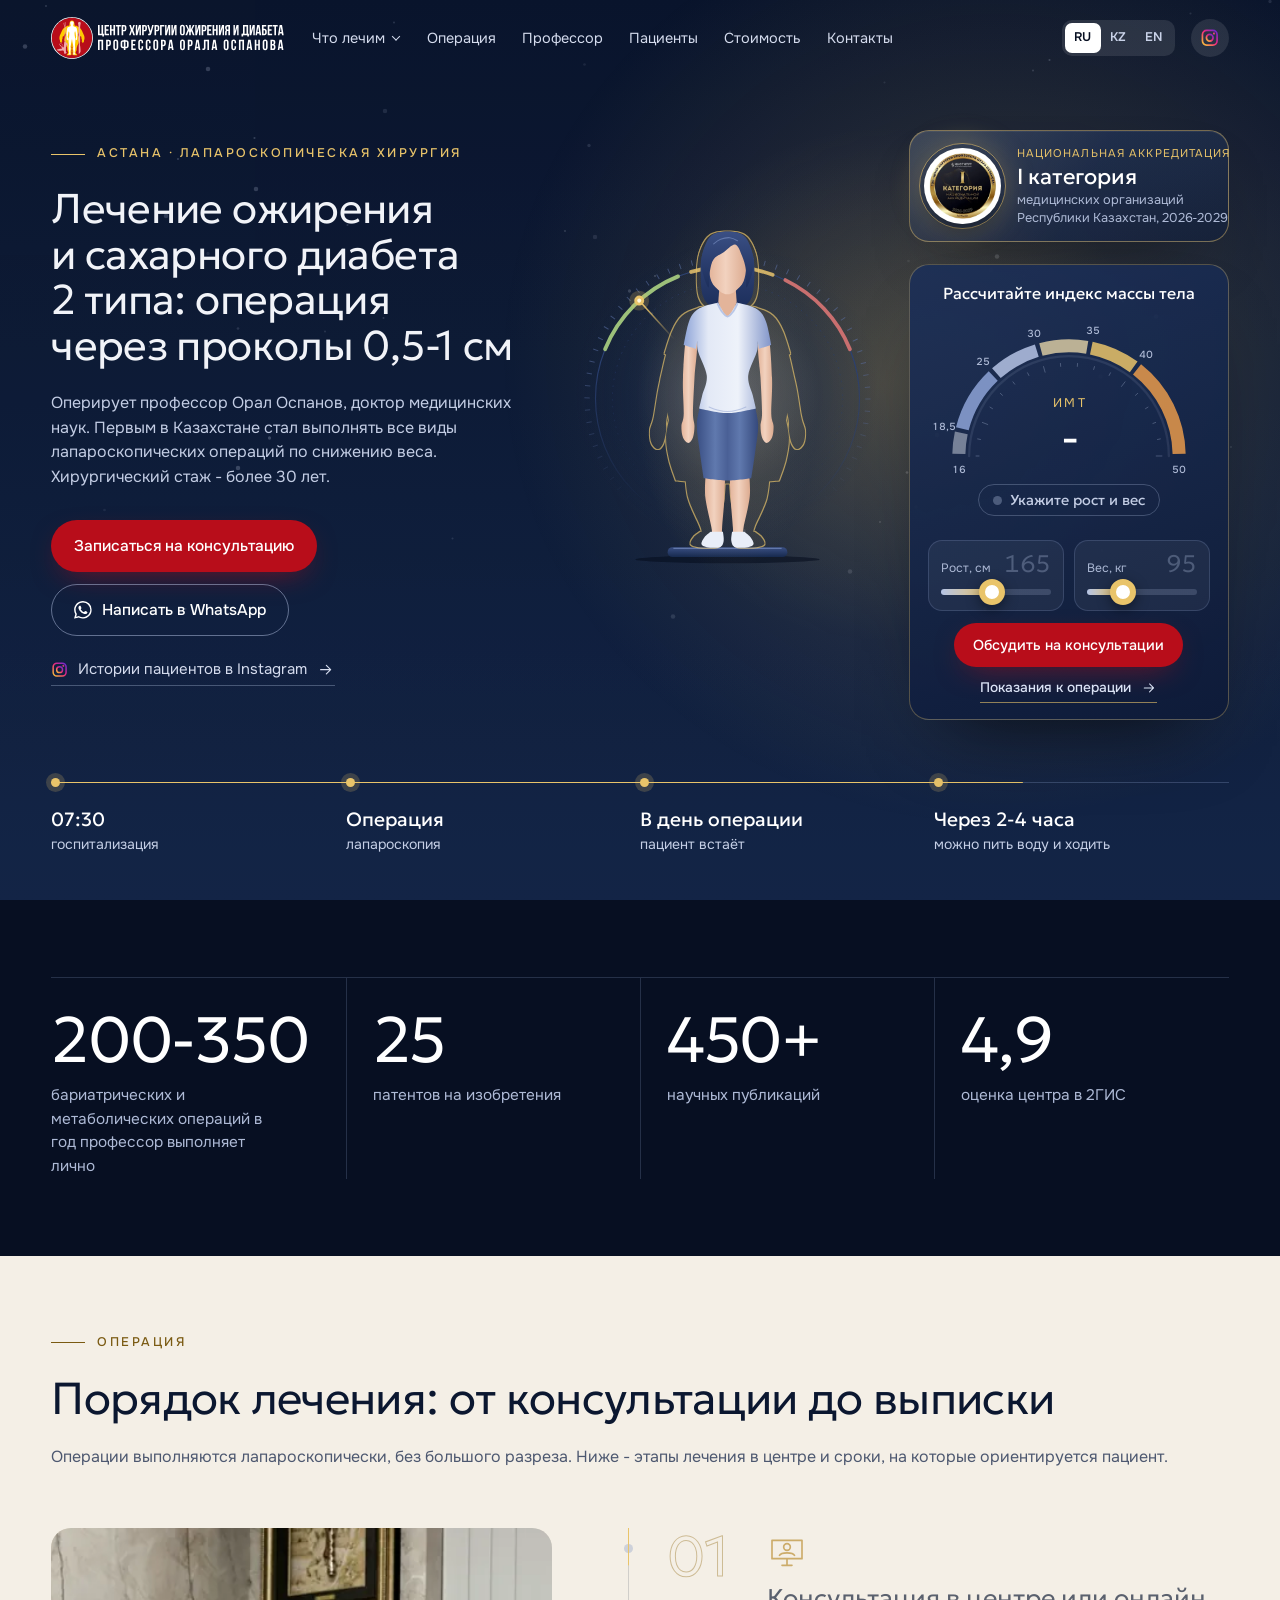
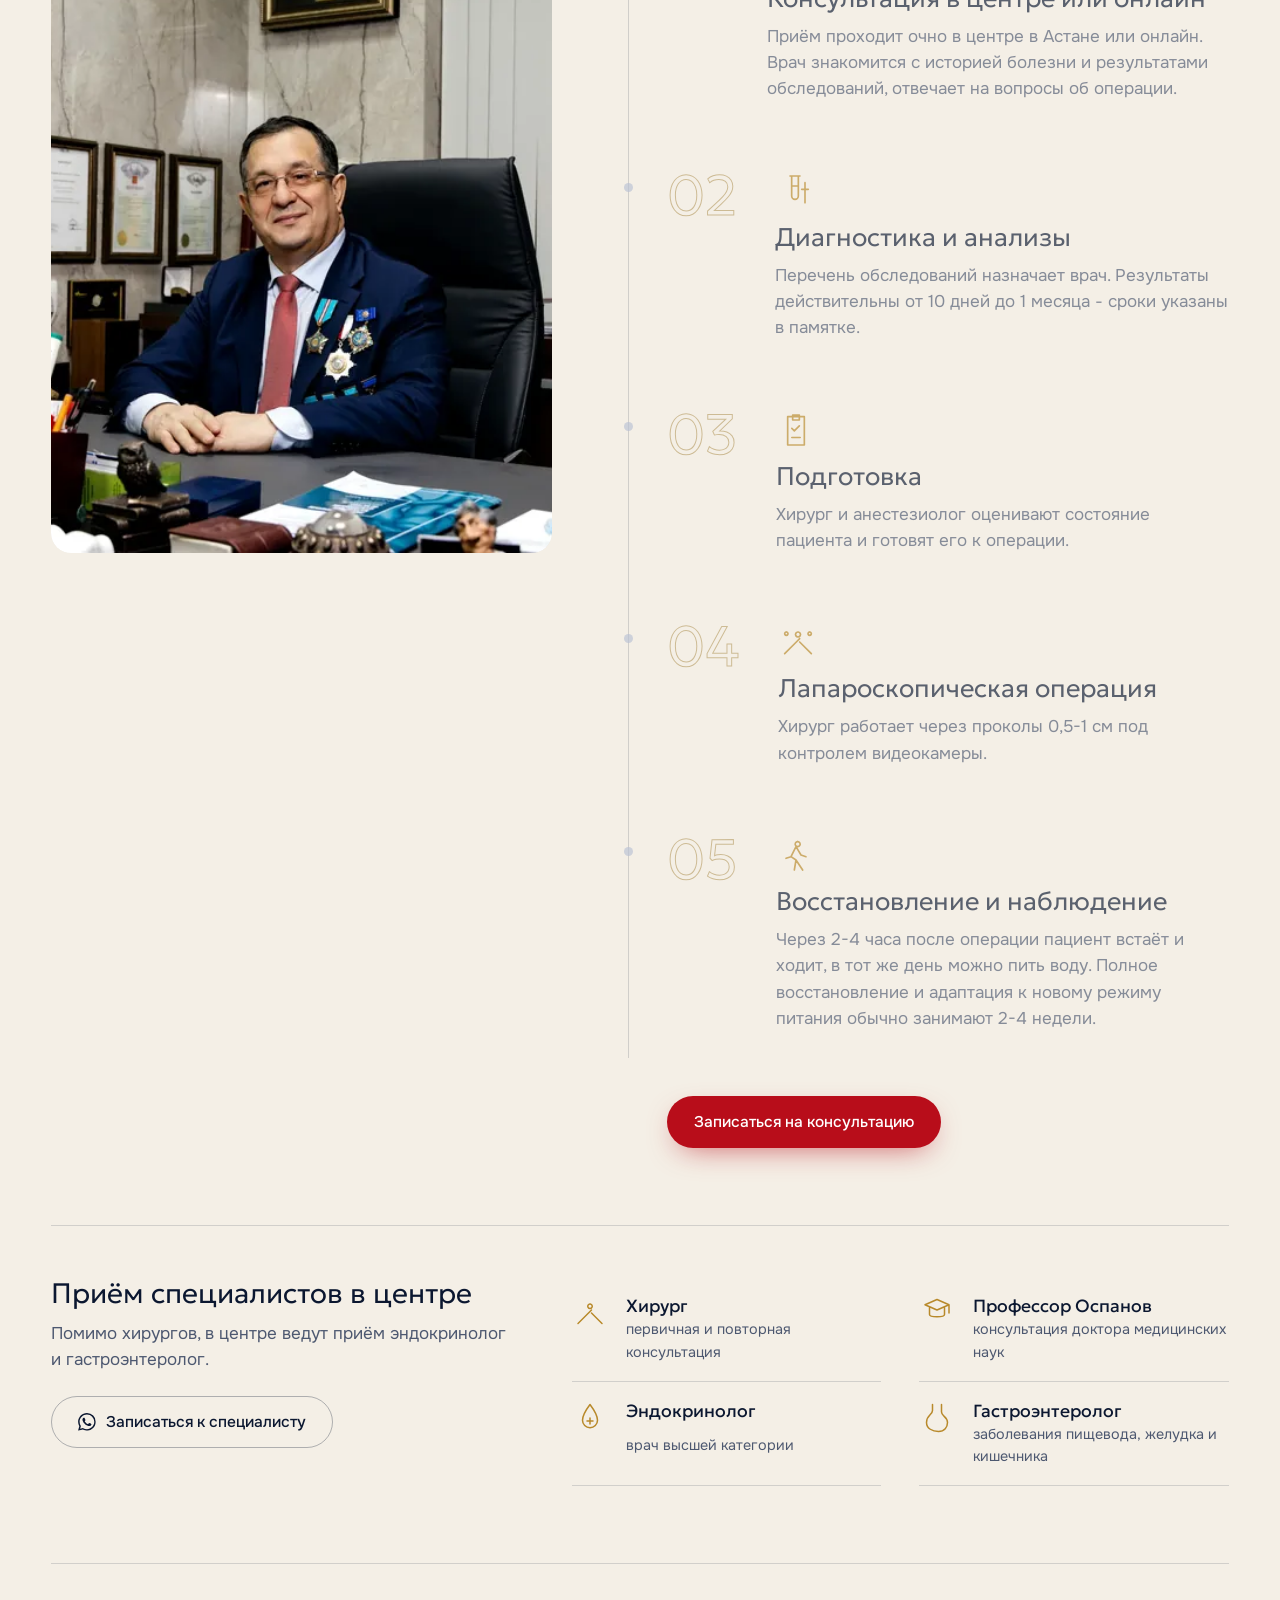
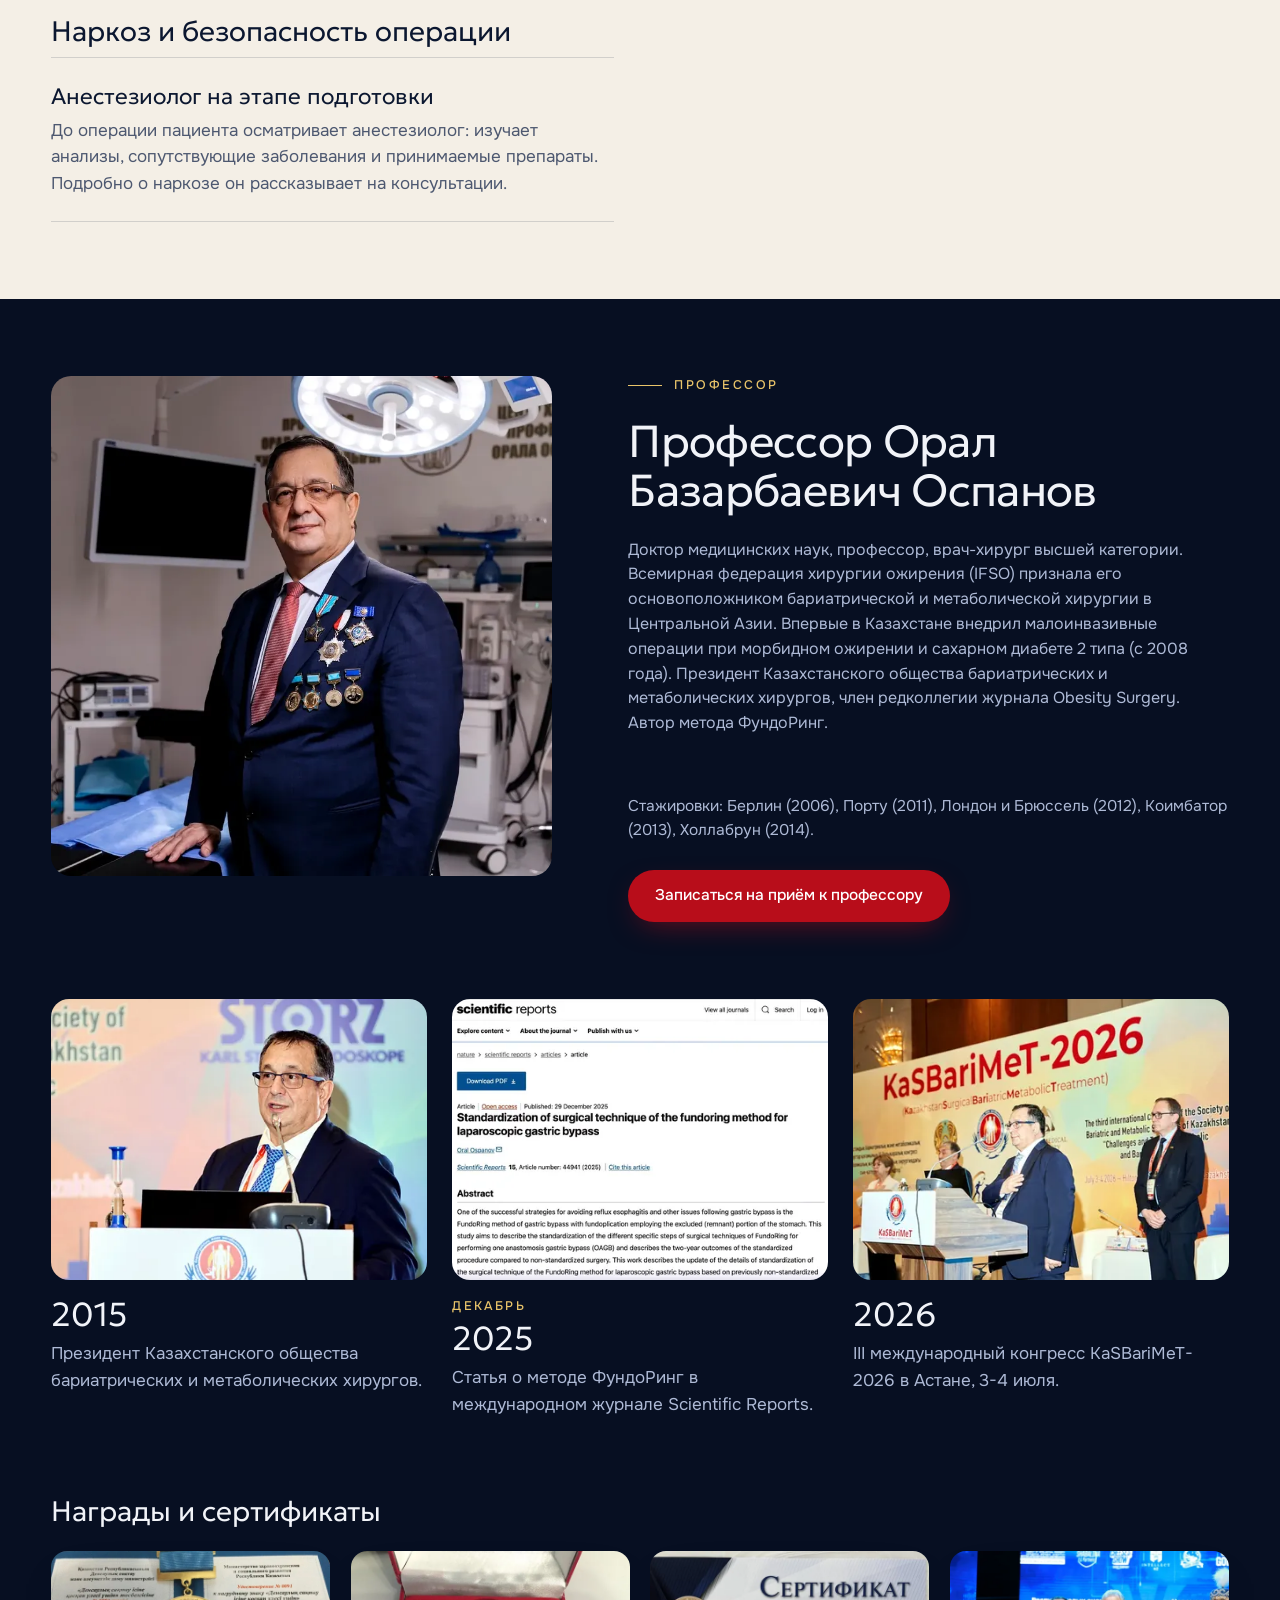
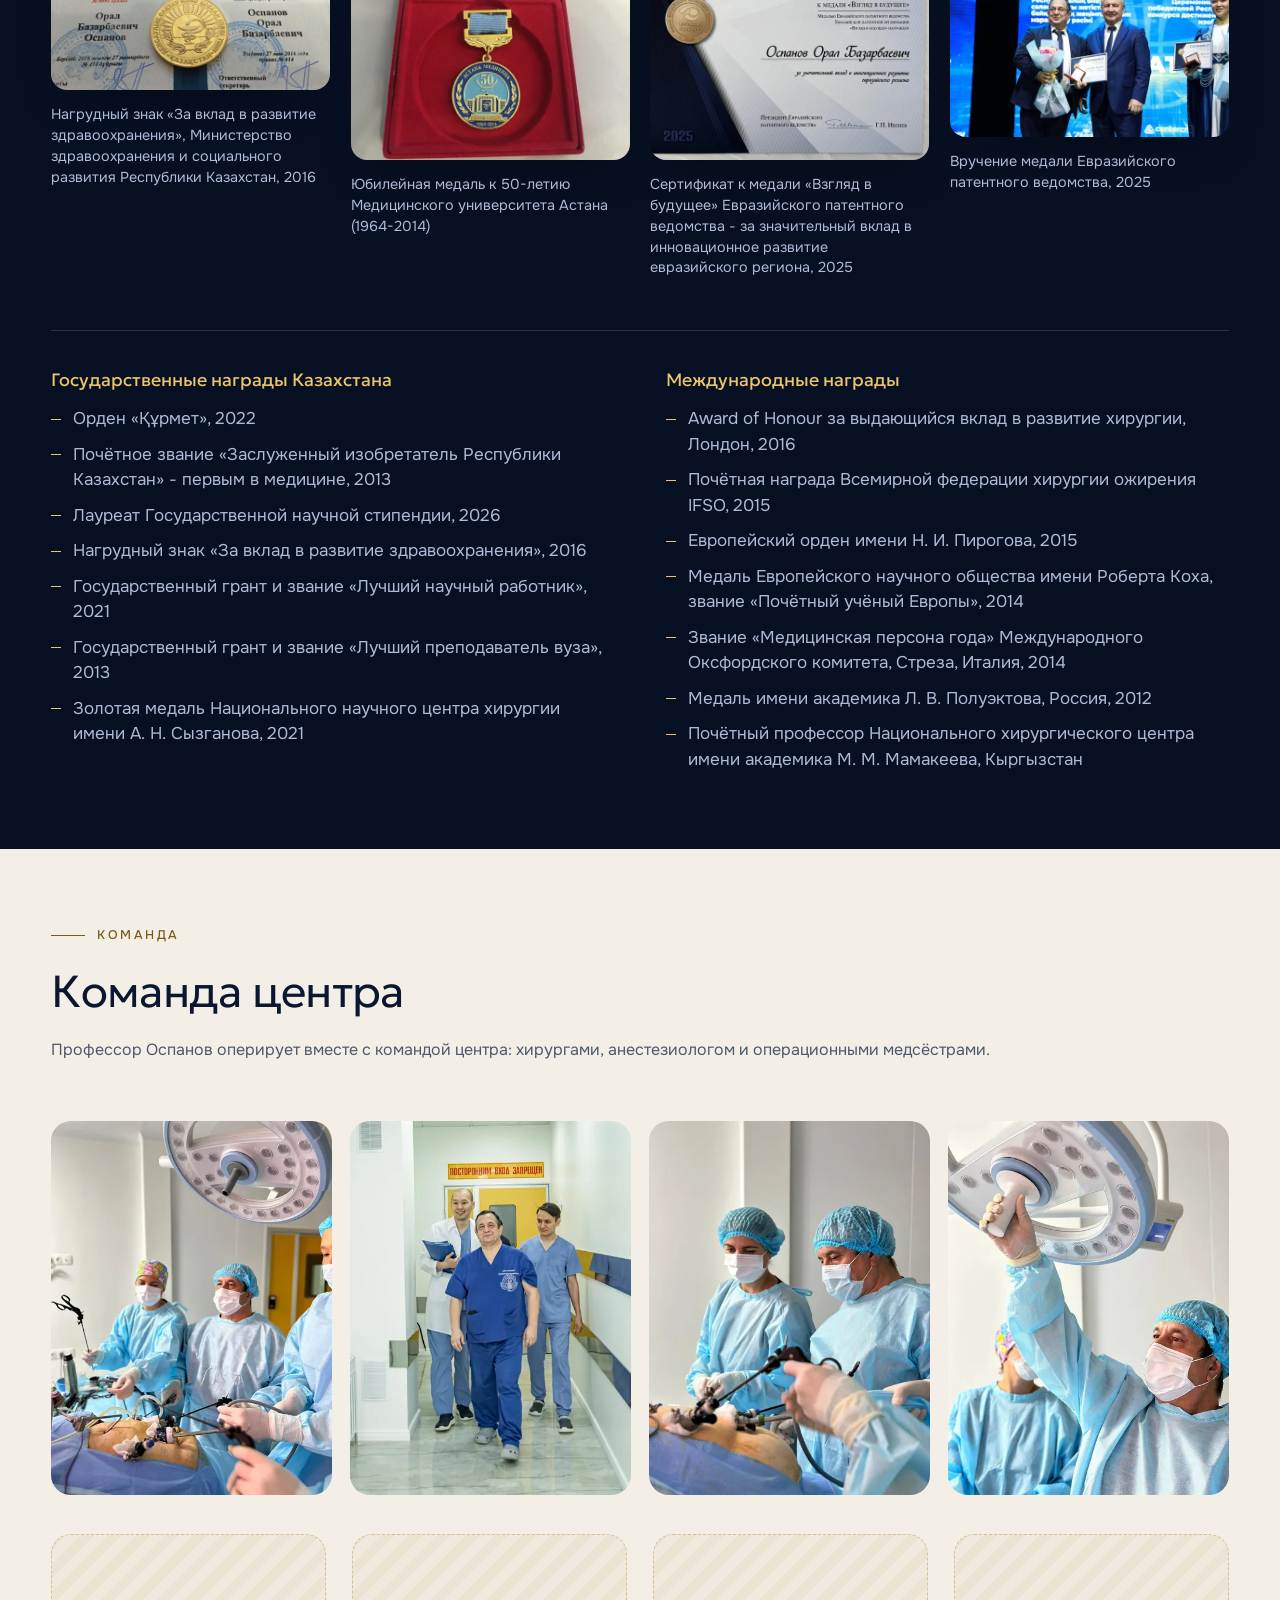
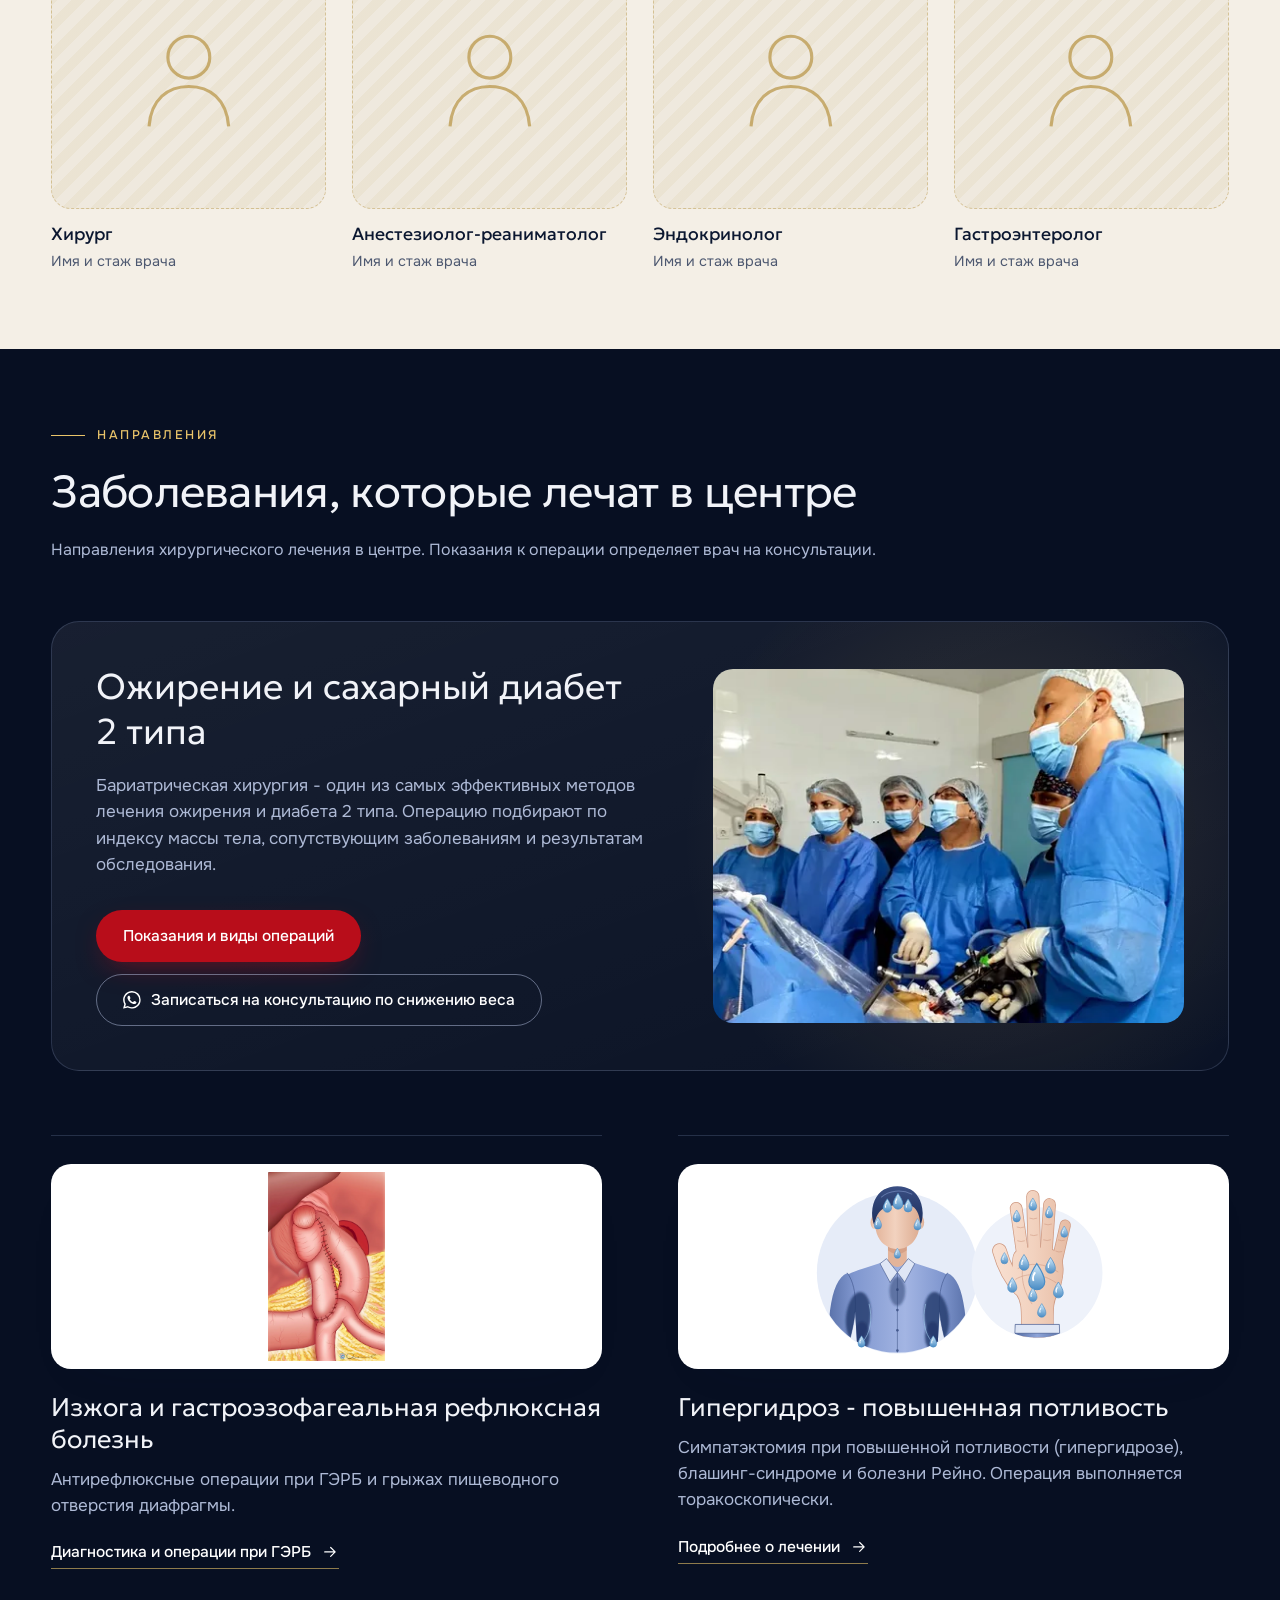
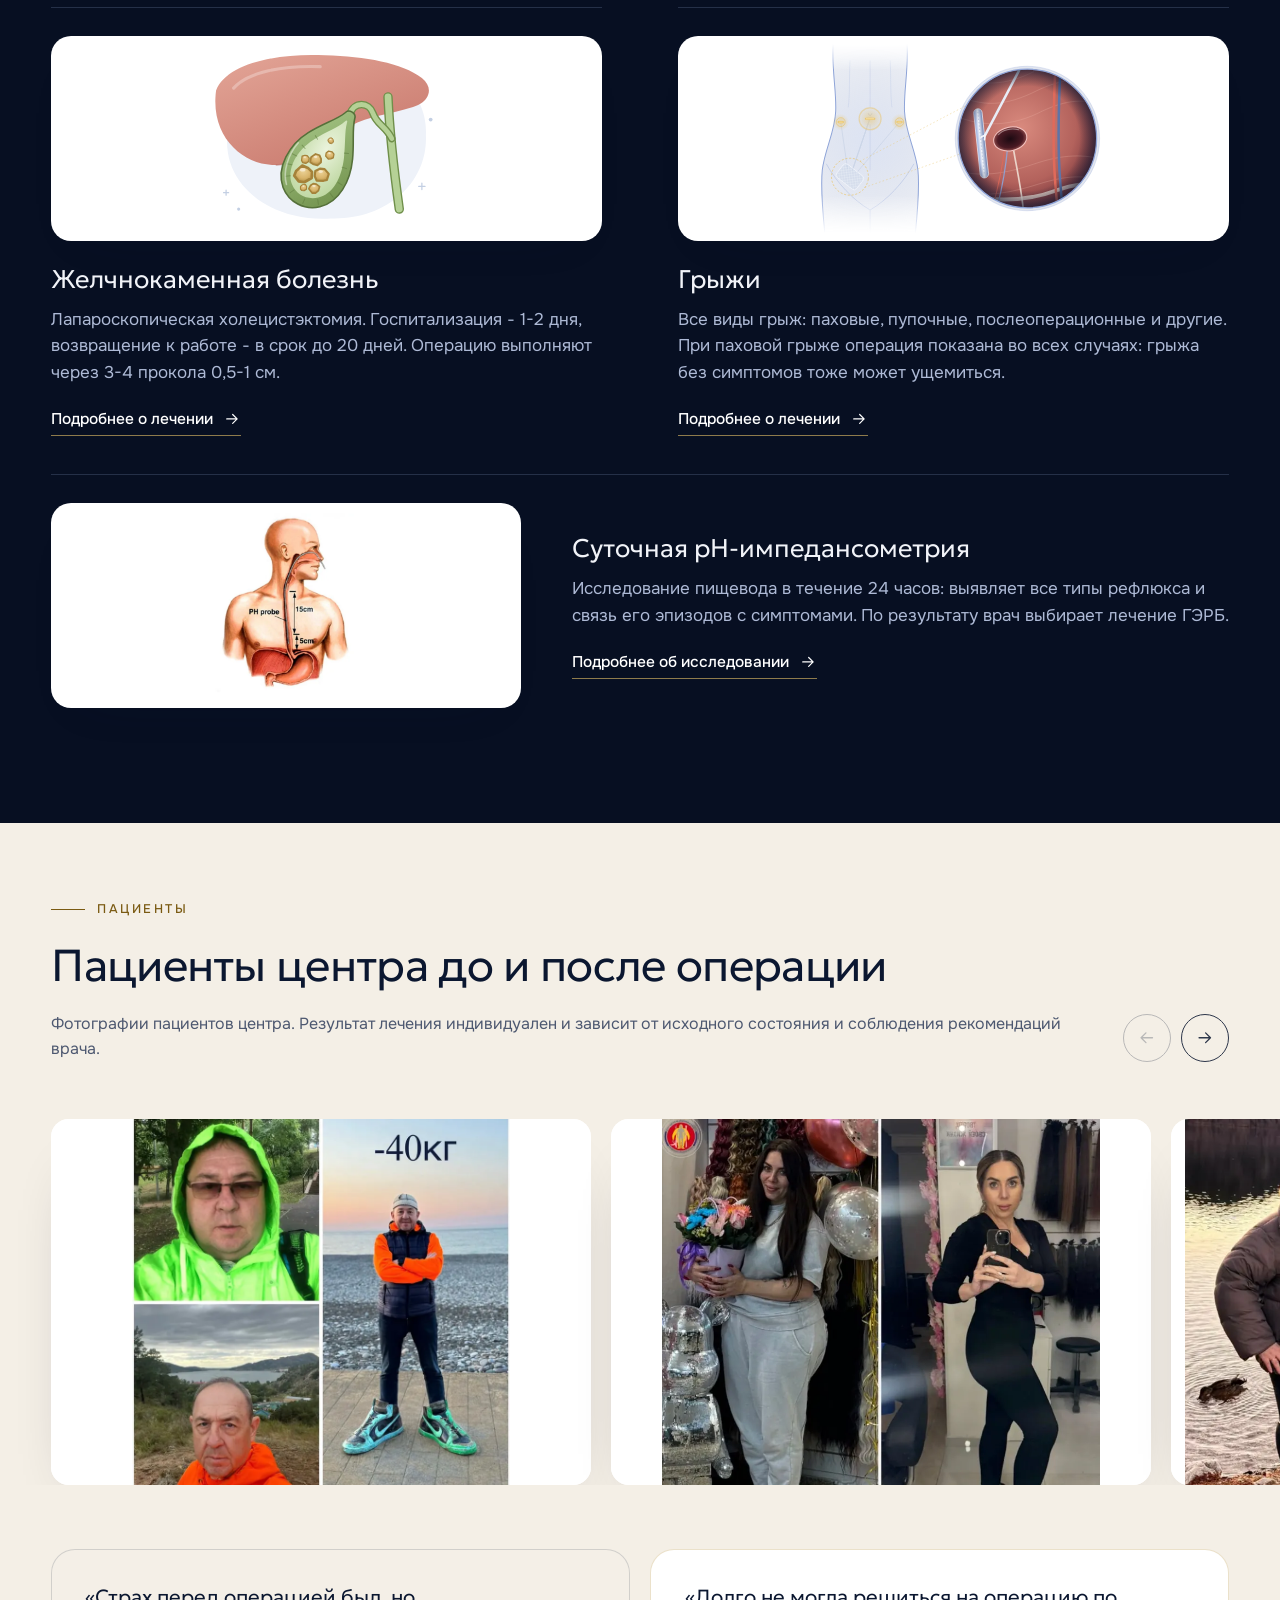
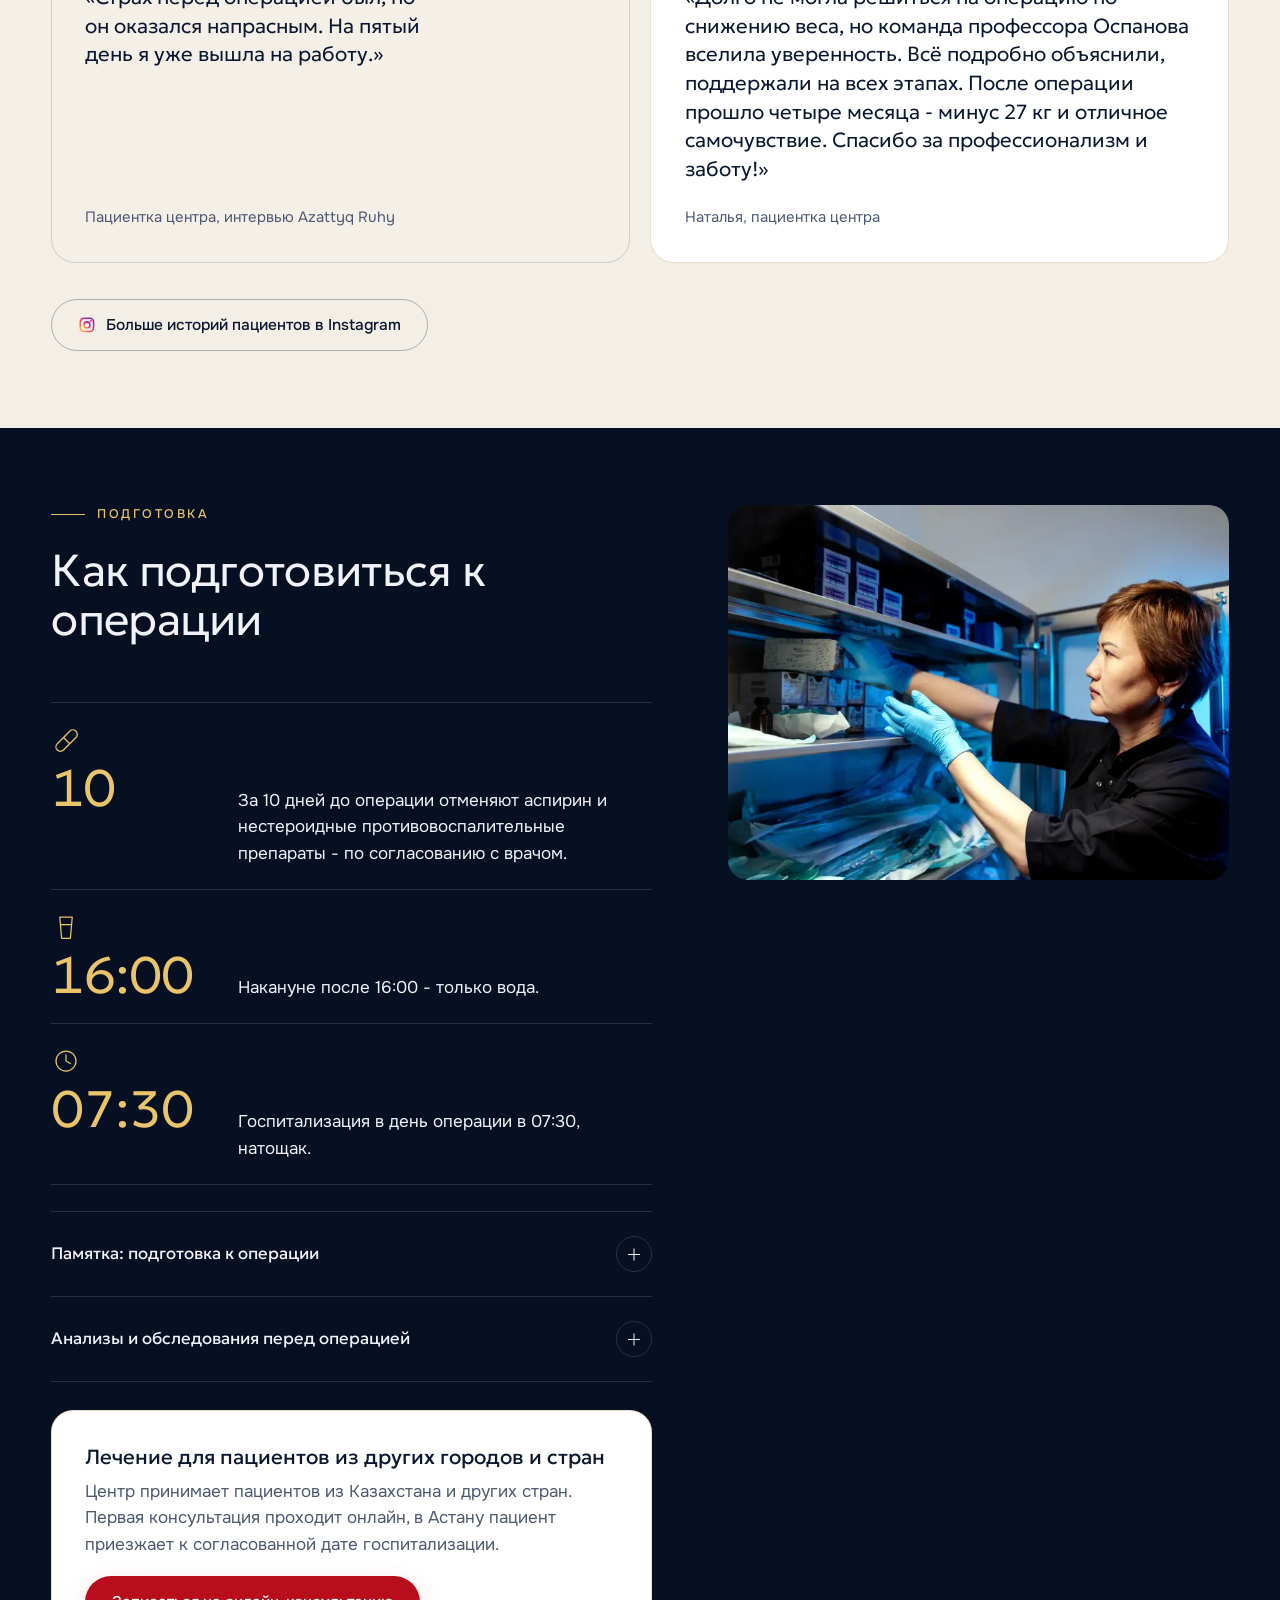
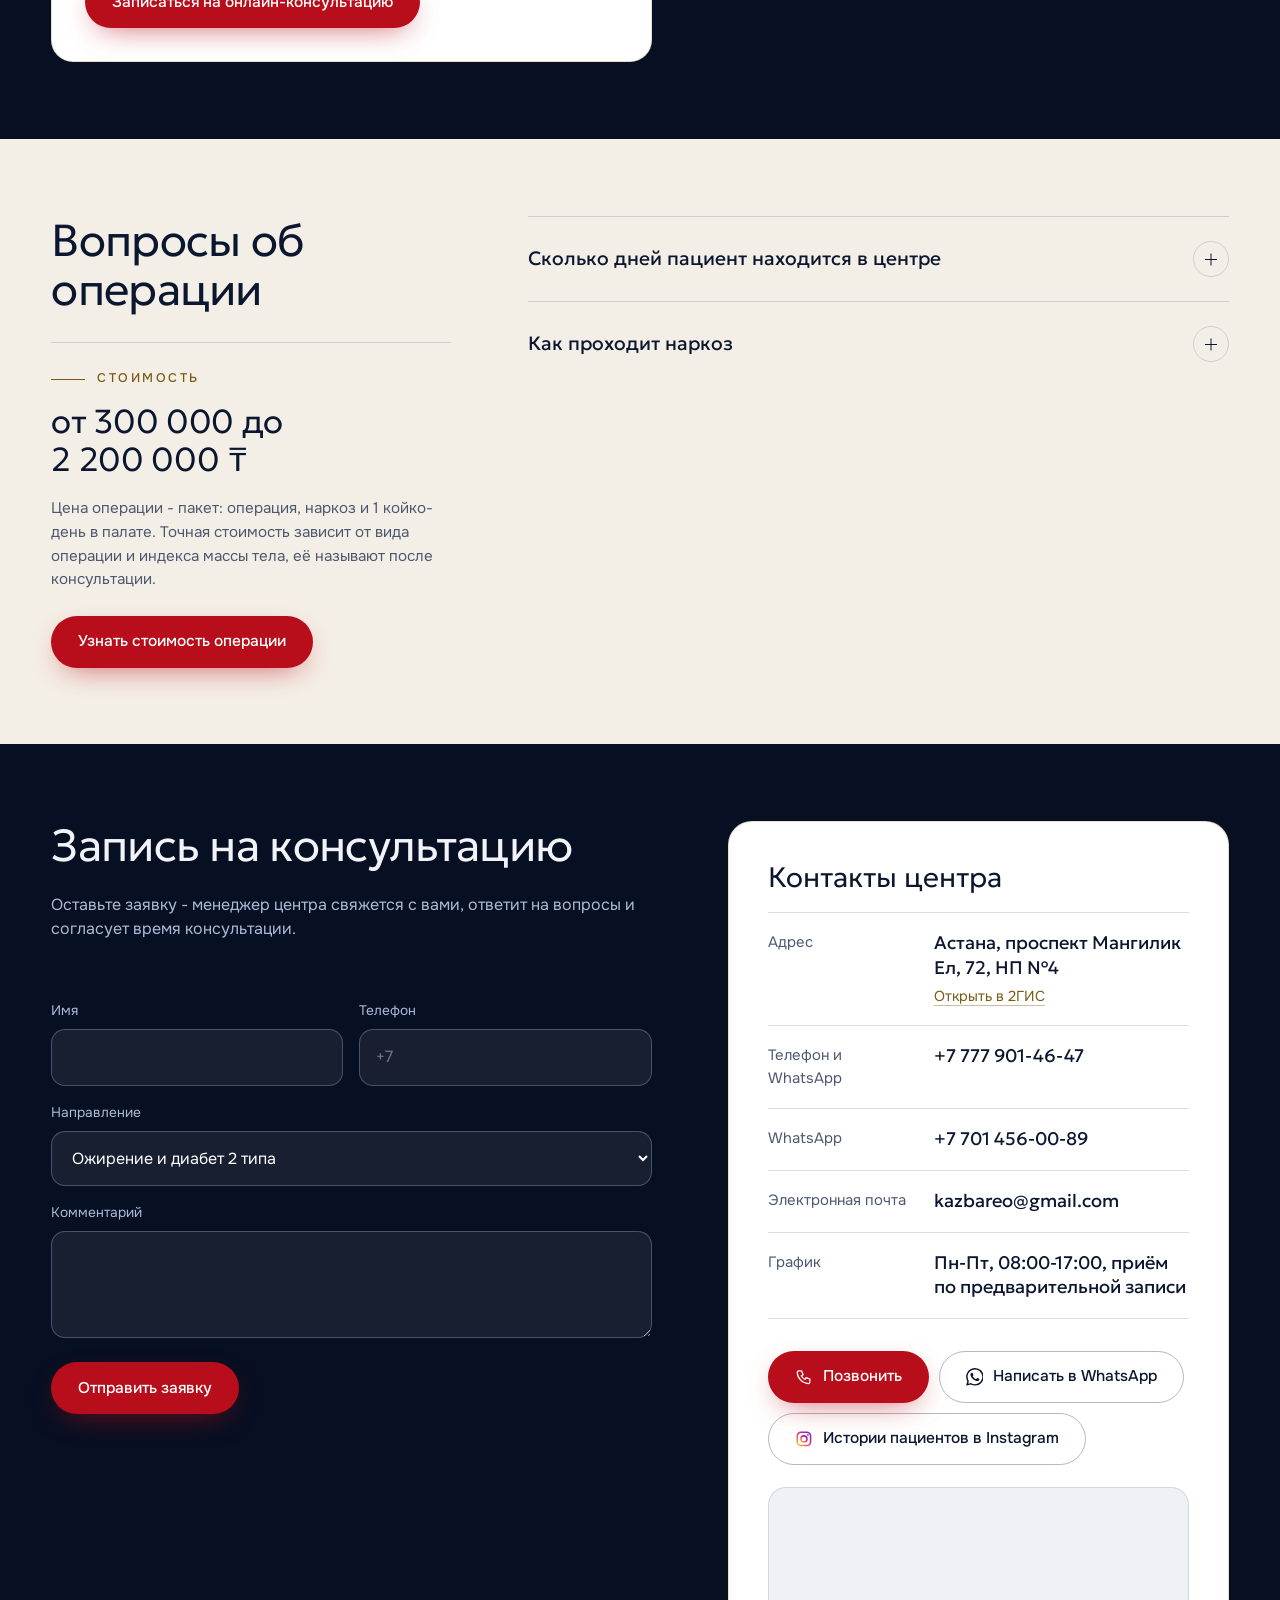
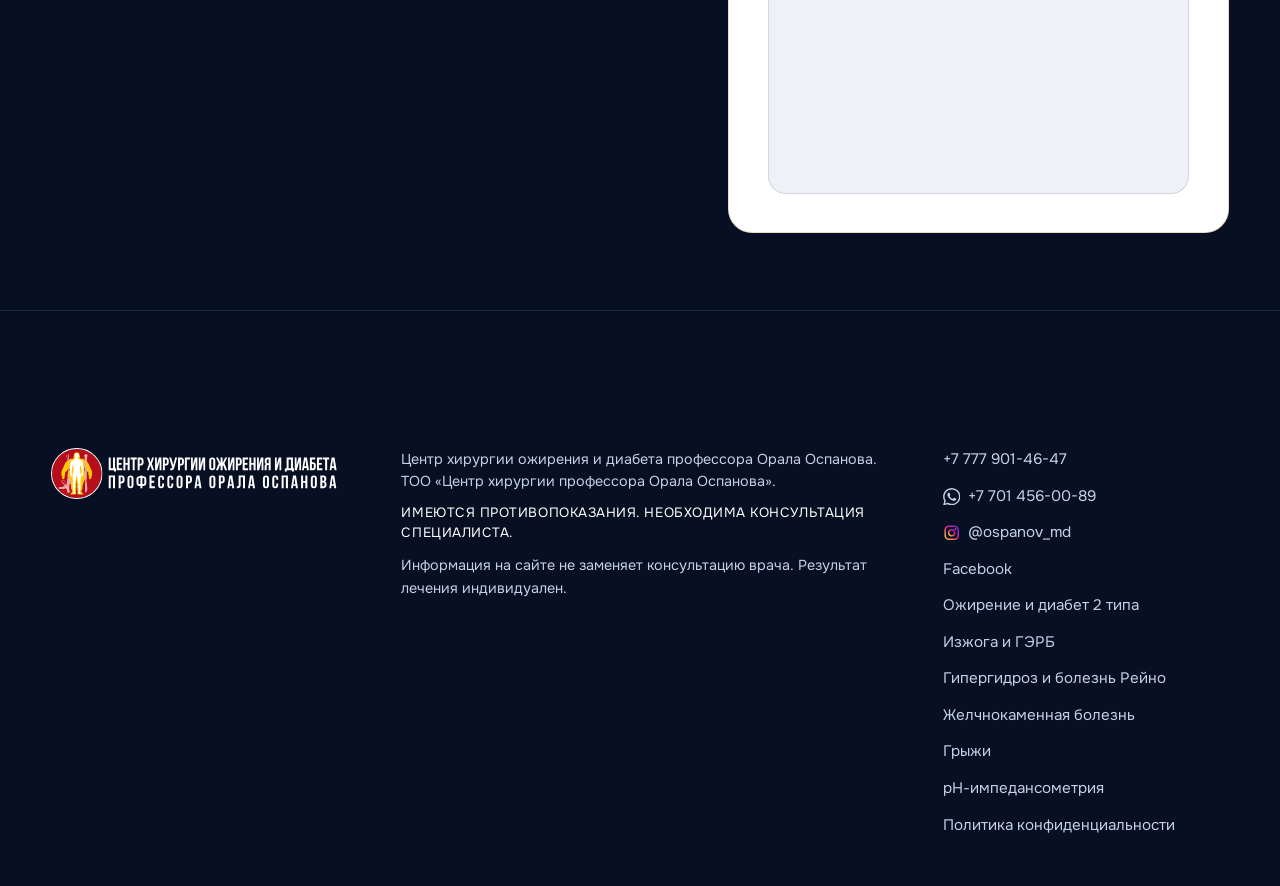
==== commit 830330fc: "Знак аккредитации в первом экране - карточкой в паре с расчётом ИМТ" ====
--- a/index.html
+++ b/index.html
@@ -31,7 +31,7 @@
 <link rel="apple-touch-icon" href="assets/img/apple-touch-icon.png" sizes="180x180">
 <link rel="preload" href="assets/fonts/geologica-cyrillic.woff2" as="font" type="font/woff2" crossorigin>
 <link rel="preload" href="assets/fonts/onest-cyrillic.woff2" as="font" type="font/woff2" crossorigin>
-<link rel="stylesheet" href="styles.css?v=20261126-7">
+<link rel="stylesheet" href="styles.css?v=20261126-8">
 <script type="application/ld+json">{"@context": "https://schema.org", "@graph": [{"@type": "MedicalClinic", "@id": "https://ospanovoral.kz/#clinic", "name": "Центр хирургии ожирения и диабета профессора Орала Оспанова", "legalName": "ТОО «Центр хирургии профессора Орала Оспанова»", "url": "https://ospanovoral.kz/", "logo": "https://ospanovoral.kz/assets/img/apple-touch-icon.png", "image": "https://ospanovoral.kz/assets/img/og-image.jpg", "telephone": "+77779014647", "priceRange": "15 000 - 2 200 000 ₸", "address": {"@type": "PostalAddress", "streetAddress": "проспект Мангилик Ел, 72, НП №4", "addressLocality": "Астана", "addressCountry": "KZ"}, "openingHoursSpecification": [{"@type": "OpeningHoursSpecification", "dayOfWeek": ["Monday", "Tuesday", "Wednesday", "Thursday", "Friday"], "opens": "08:00", "closes": "17:00"}], "hasMap": "https://2gis.kz/astana/geo/70000001089430083", "sameAs": ["https://www.instagram.com/ospanov_md/", "https://www.facebook.com/oral.ospanov"], "email": "kazbareo@gmail.com", "medicalSpecialty": ["Surgical", "Gastroenterologic"], "availableService": [{"@type": "MedicalProcedure", "name": "Бариатрическая и метаболическая хирургия при ожирении и сахарном диабете 2 типа"}, {"@type": "MedicalProcedure", "name": "Антирефлюксные операции при ГЭРБ"}, {"@type": "MedicalProcedure", "name": "Симпатэктомия при гипергидрозе"}, {"@type": "MedicalProcedure", "name": "Лапароскопическая холецистэктомия"}, {"@type": "MedicalProcedure", "name": "Лечение грыж"}], "employee": {"@id": "https://ospanovoral.kz/#professor"}}, {"@type": "Physician", "@id": "https://ospanovoral.kz/#professor", "name": "Орал Базарбаевич Оспанов", "jobTitle": "Профессор, доктор медицинских наук", "url": "https://ospanovoral.kz/#professor", "image": "https://ospanovoral.kz/assets/photos/plate-86.webp", "telephone": "+77779014647", "medicalSpecialty": "Surgical", "worksFor": {"@id": "https://ospanovoral.kz/#clinic"}, "address": {"@type": "PostalAddress", "streetAddress": "проспект Мангилик Ел, 72, НП №4", "addressLocality": "Астана", "addressCountry": "KZ"}, "sameAs": ["https://www.instagram.com/ospanov_md/"]}, {"@type": "FAQPage", "mainEntity": [{"@type": "Question", "name": "Сколько дней пациент находится в центре", "acceptedAnswer": {"@type": "Answer", "text": "В стоимость операции входит 1 койко-день в палате, срок пребывания после операции определяет врач. После холецистэктомии госпитализация занимает 1-2 дня."}}, {"@type": "Question", "name": "Как проходит наркоз", "acceptedAnswer": {"@type": "Answer", "text": "Вид анестезии подбирает анестезиолог по результатам обследования. Он осматривает пациента до операции и отвечает на вопросы о наркозе на консультации."}}, {"@type": "Question", "name": "Можно ли получить консультацию, не приезжая в Астану", "acceptedAnswer": {"@type": "Answer", "text": "Да, первую консультацию можно пройти онлайн. Также можно прийти на приём в центр в Астане."}}]}]}</script>
 <script src="https://lead-bot.sultan-askarov-kz.workers.dev/t.js" data-site="ospanovoral" defer></script>
 </head>
@@ -97,7 +97,7 @@
 <div class="hv">
     <figure class="hv-main hv-art"><img src="assets/art/hero-weight.svg?v=20261126" alt="" fetchpriority="high" decoding="async"></figure>
   </div>
-<div class="hbadge"><span class="hbadge-i"><img src="assets/photos/trust-105-480.webp" width="480" height="480" alt="Знак национальной аккредитации, I категория, 2026-2029" data-i18n-alt="alt.accr" decoding="async"></span><span class="hbadge-t"><b data-i18n="hb.t">Национальная аккредитация</b><span data-i18n="hb.s">I&nbsp;категория, 2026&#8209;2029</span></span></div>
+<div class="hbadge"><span class="hbadge-i"><img src="assets/photos/trust-105-480.webp" width="480" height="480" alt="Знак национальной аккредитации, I категория, 2026-2029" data-i18n-alt="alt.accr" decoding="async"></span><span class="hbadge-t"><span class="hb-k" data-i18n="hb.t">Национальная аккредитация</span><b data-i18n="hb.c">I&nbsp;категория</b><span class="hb-s" data-i18n="hb.s2">медицинских организаций Республики Казахстан, 2026&#8209;2029</span></span></div>
 
   <div class="hero-txt wrap">
     <div class="hero-col">
@@ -443,6 +443,6 @@
 <script src="assets/vendor/ScrollTrigger.min.js" defer></script>
 <script src="assets/vendor/SplitText.min.js" defer></script>
 <script src="assets/vendor/lenis.min.js" defer></script>
-<script src="script.js?v=20261126-7" defer></script>
+<script src="script.js?v=20261126-8" defer></script>
 </body>
 </html>
--- a/styles.css
+++ b/styles.css
@@ -963,3 +963,20 @@
 @media(min-width:900px) and (max-height:820px){.hero-home{--hb:clamp(72px,10vh,96px)}.hero-home .hbadge-t b{font-size:.95rem}.hero-home .hbadge-t span{font-size:.8rem}}
 @media(min-width:900px){.hero-home .hcalc-z{display:flex;align-items:center;justify-content:center}.hero-home .hcalc-z li.on{width:100%;justify-content:center}}
 @media(min-width:900px) and (max-height:820px){.hero-home .hcalc-z{display:none}}
+
+/* ===== 27.11.2026 (3): знак аккредитации - карточка в паре с карточкой расчёта ===== */
+@media(min-width:900px){
+  .hero-home .hbadge{display:grid;grid-template-columns:auto minmax(0,1fr);align-items:center;gap:16px;padding:14px 18px 14px 14px;border-radius:20px;
+    background:linear-gradient(120deg,rgba(233,196,106,.16),rgba(233,196,106,.04) 55%),linear-gradient(160deg,rgba(29,48,88,.92),rgba(14,27,56,.92));
+    border:1px solid rgba(233,196,106,.45);box-shadow:0 30px 70px -40px rgba(0,0,0,.75),inset 0 1px 0 rgba(255,255,255,.06)}
+  .hero-home .hbadge-i{width:clamp(72px,min(6vw,10vh),92px)}
+  .hero-home .hbadge-i::before{inset:-5px;border-color:rgba(233,196,106,.6);box-shadow:0 0 28px 2px rgba(233,196,106,.25);animation:none}
+  .hero-home .hbadge-i img{box-shadow:0 10px 24px -10px rgba(0,0,0,.7)}
+  .hero-home .hbadge-t{gap:3px}
+  .hero-home .hb-k{font-size:.7rem;letter-spacing:.16em;text-transform:uppercase;color:var(--gold)}
+  .hero-home .hbadge-t b{font:400 clamp(1.3rem,1.7vw,1.6rem)/1.1 var(--fd);color:#fff}
+  .hero-home .hb-s{font-size:.8rem;line-height:1.35;color:#aebad6;letter-spacing:0}
+}
+@media(min-width:900px) and (max-height:820px){.hero-home .hbadge{padding:10px 14px 10px 10px}.hero-home .hbadge-i{width:64px}.hero-home .hbadge-t b{font-size:1.2rem}.hero-home .hb-s{font-size:.74rem}}
+@media(min-width:900px){.hero-home .hb-k{letter-spacing:.1em;white-space:nowrap}}
+@media(min-width:900px) and (max-height:760px){.hero-home .hb-s{display:none}.hero-home .hcalc-g{width:min(100%,190px)}.hero-home .hcalc{gap:7px}}
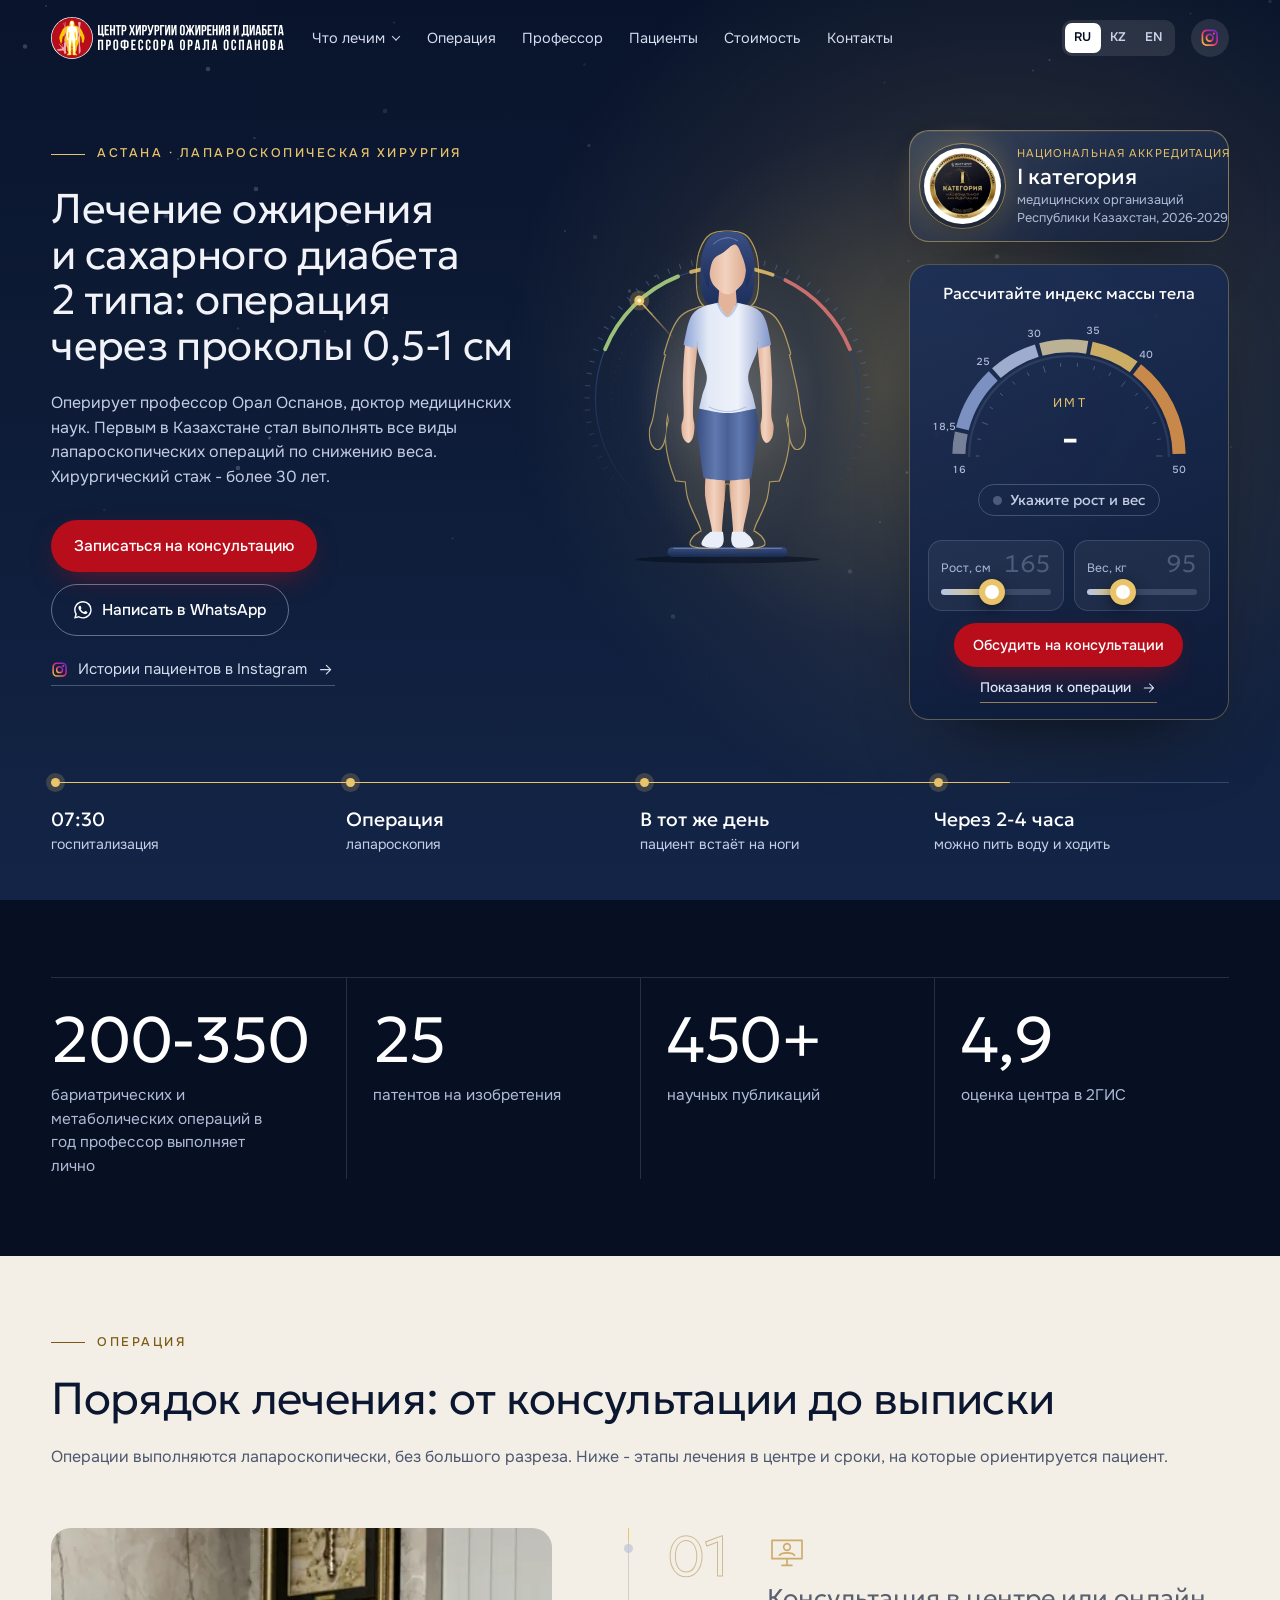
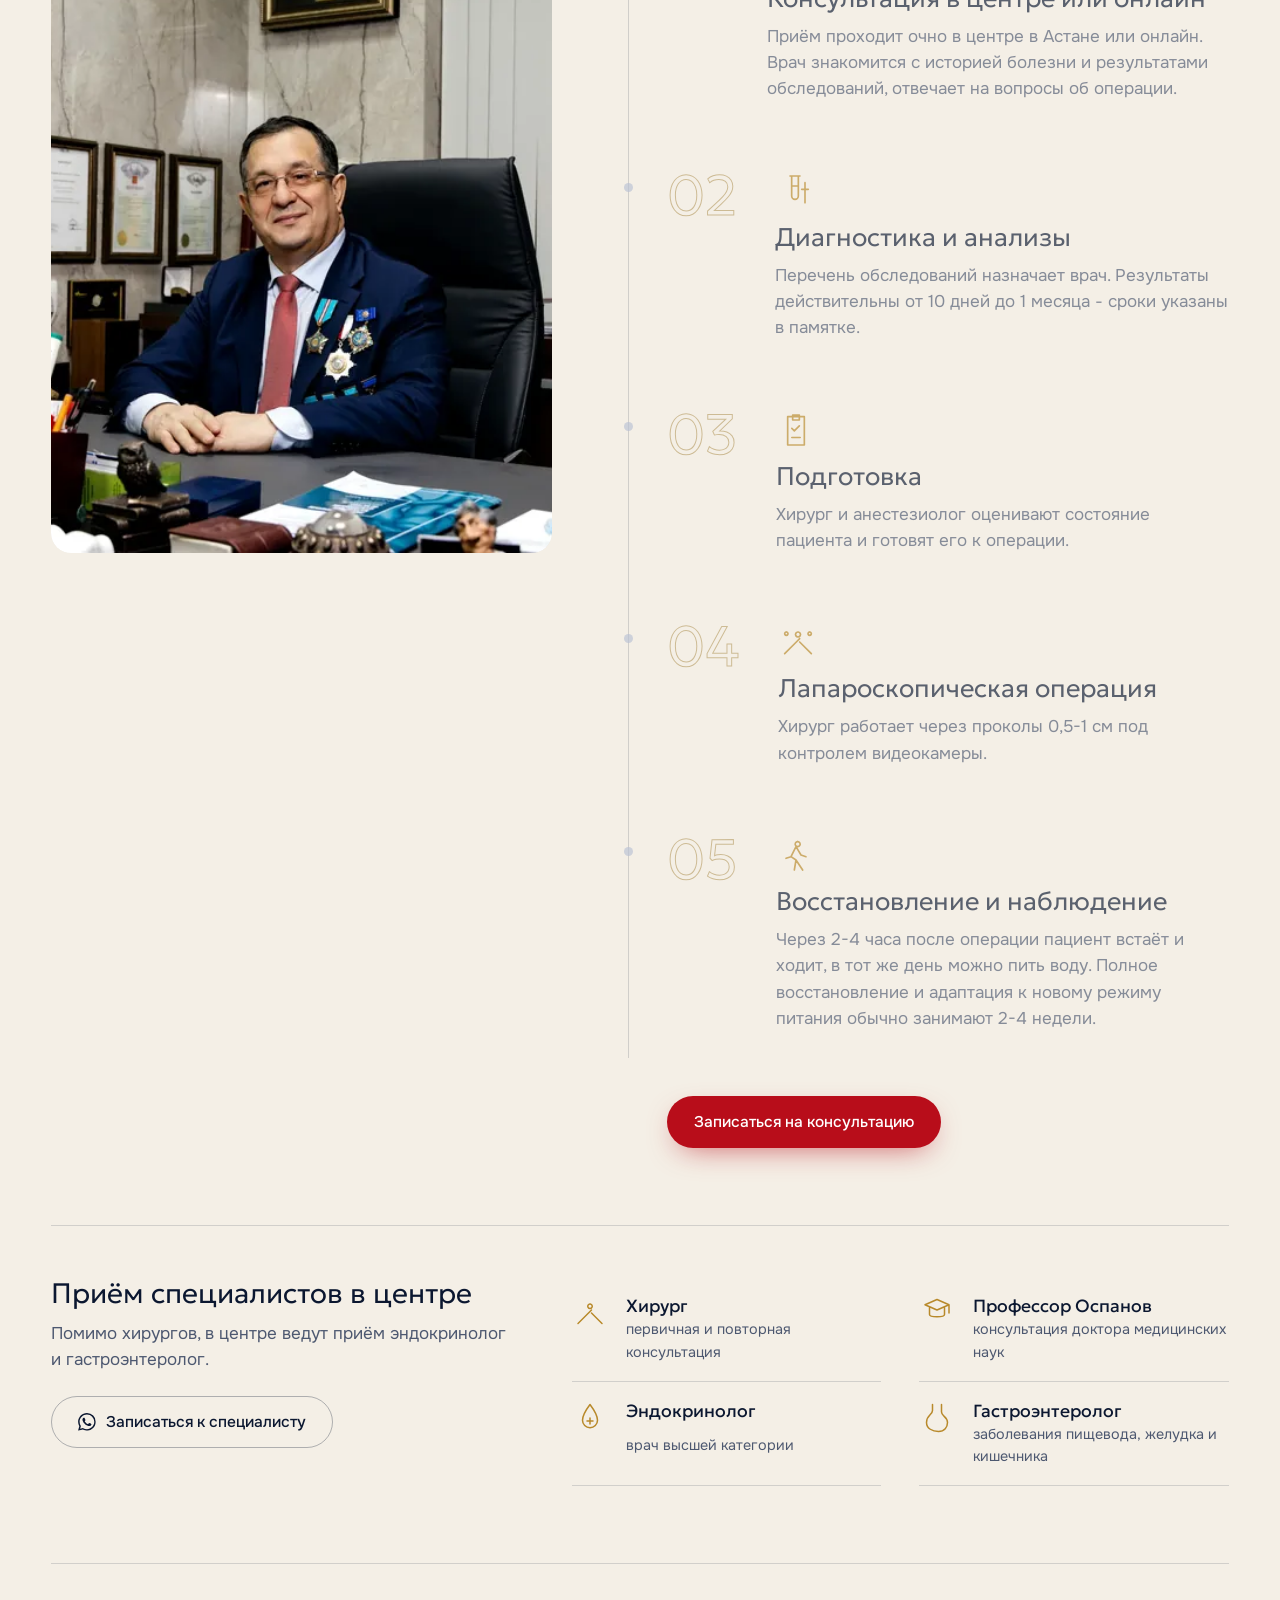
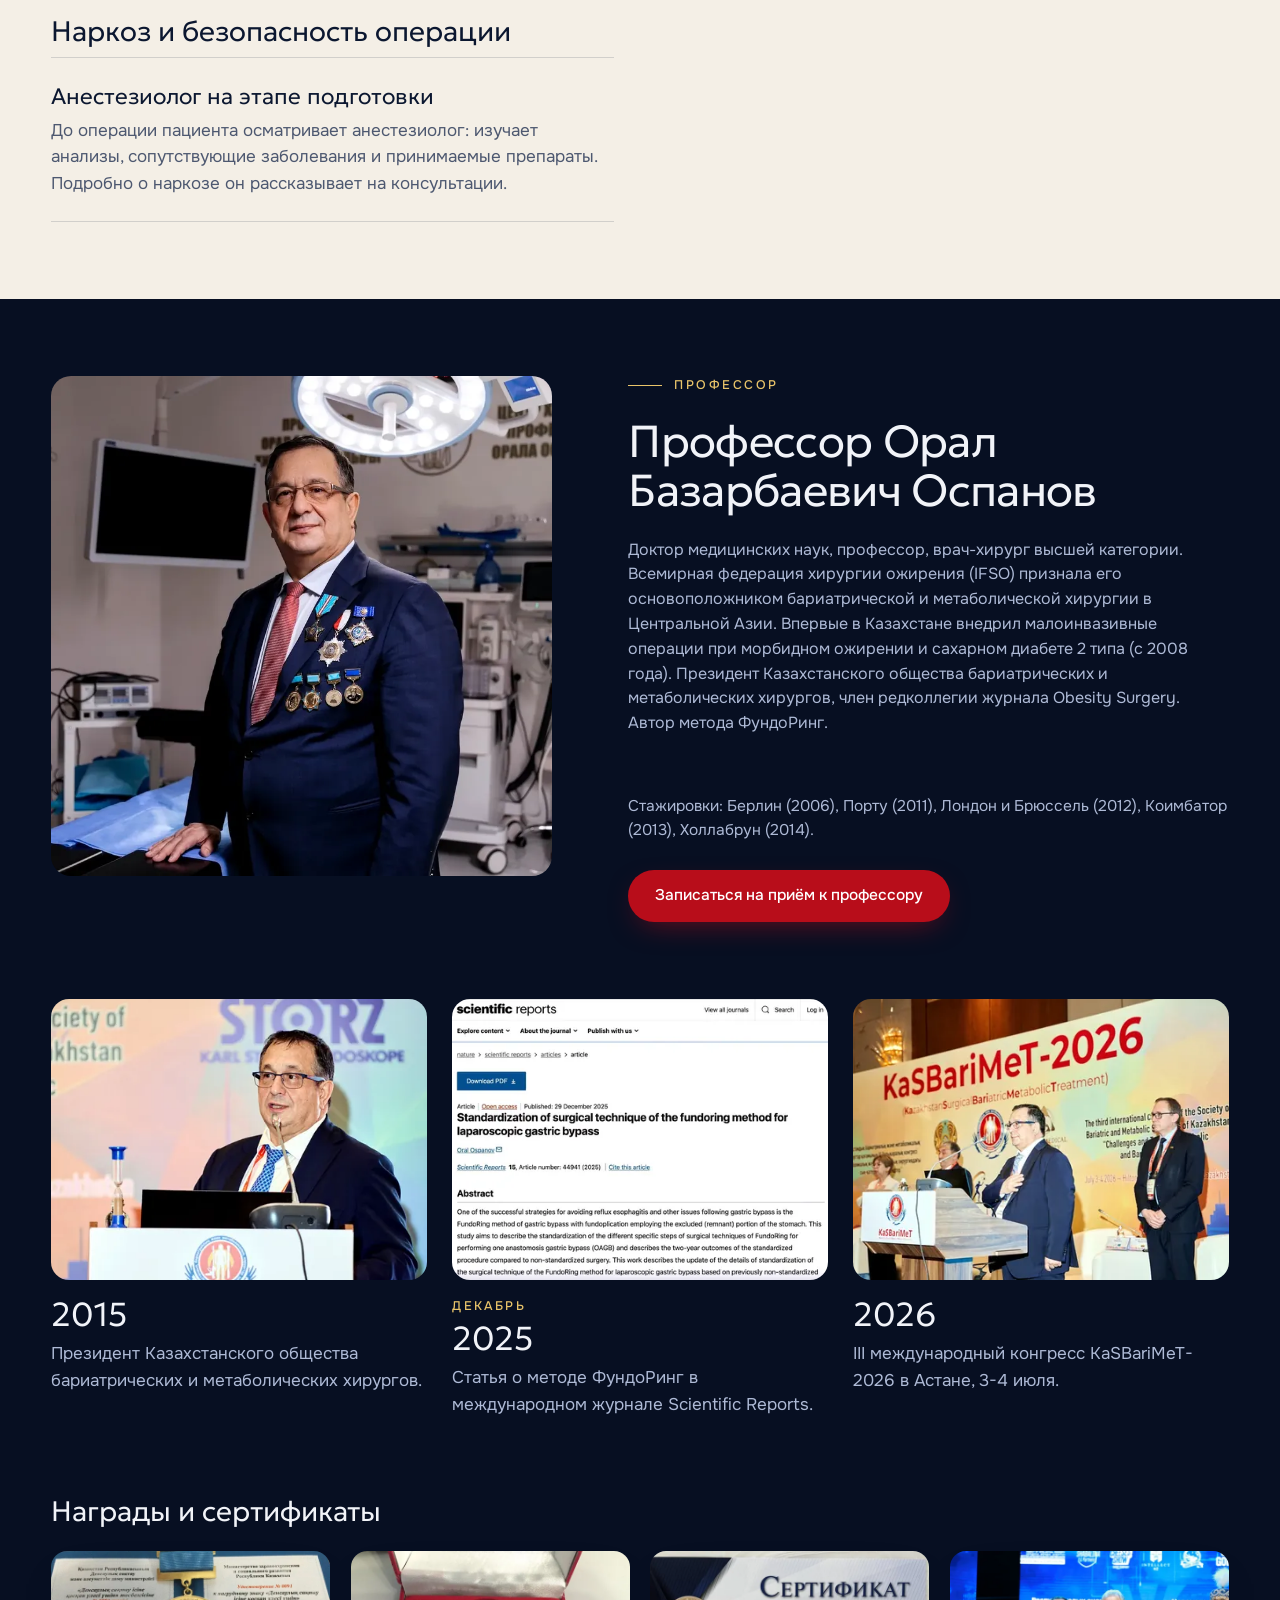
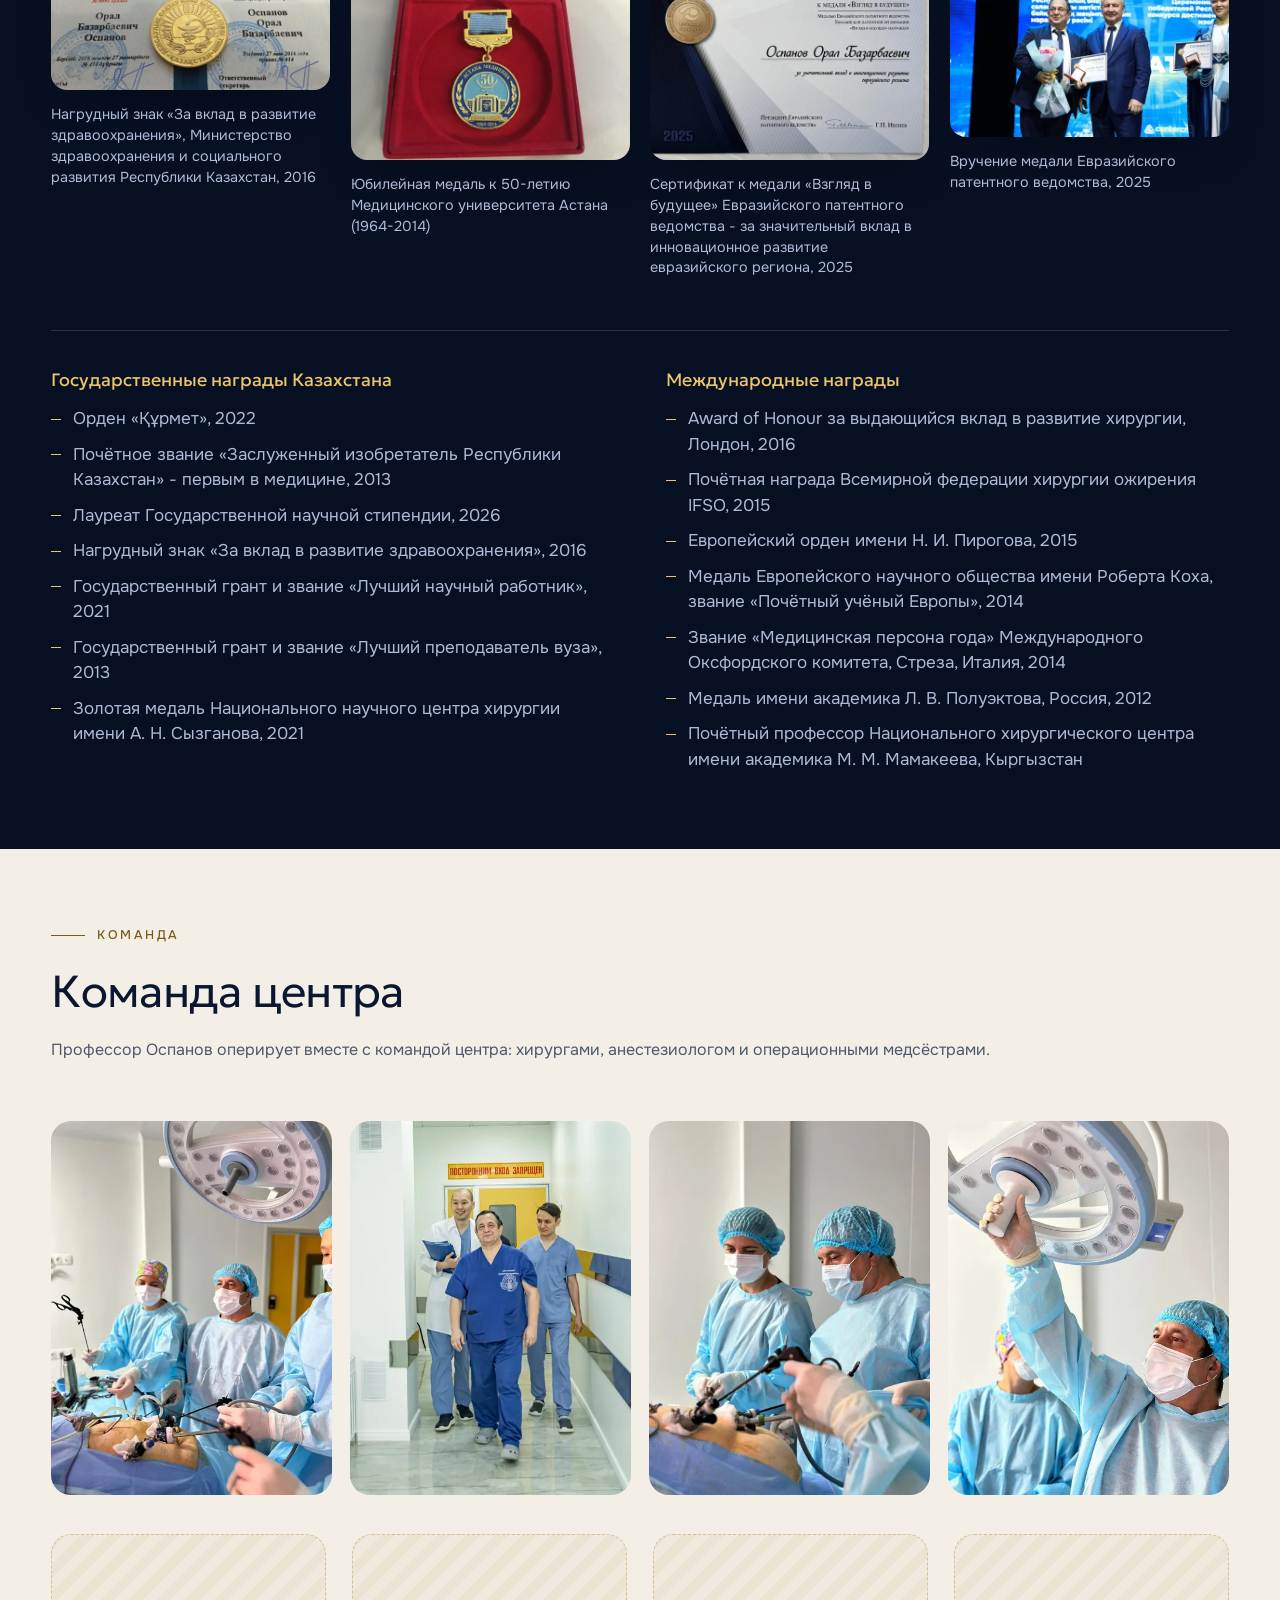
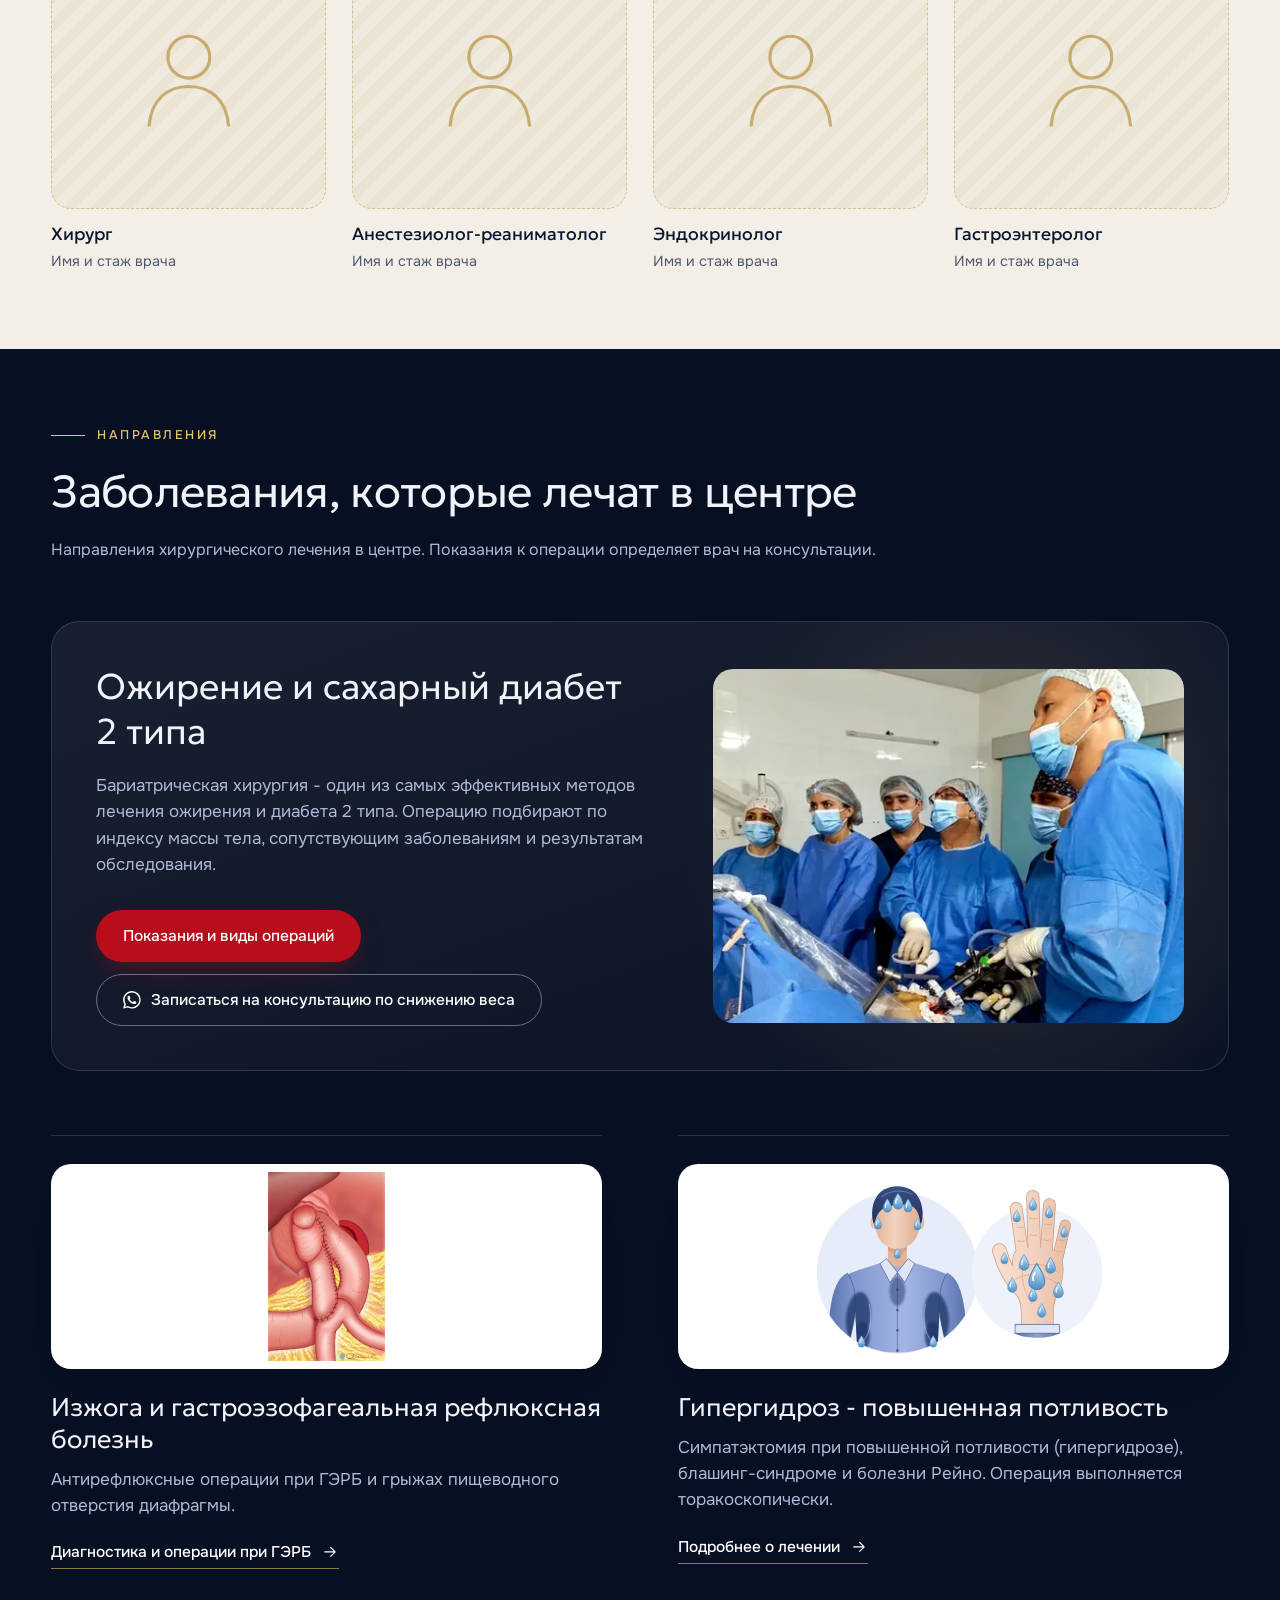
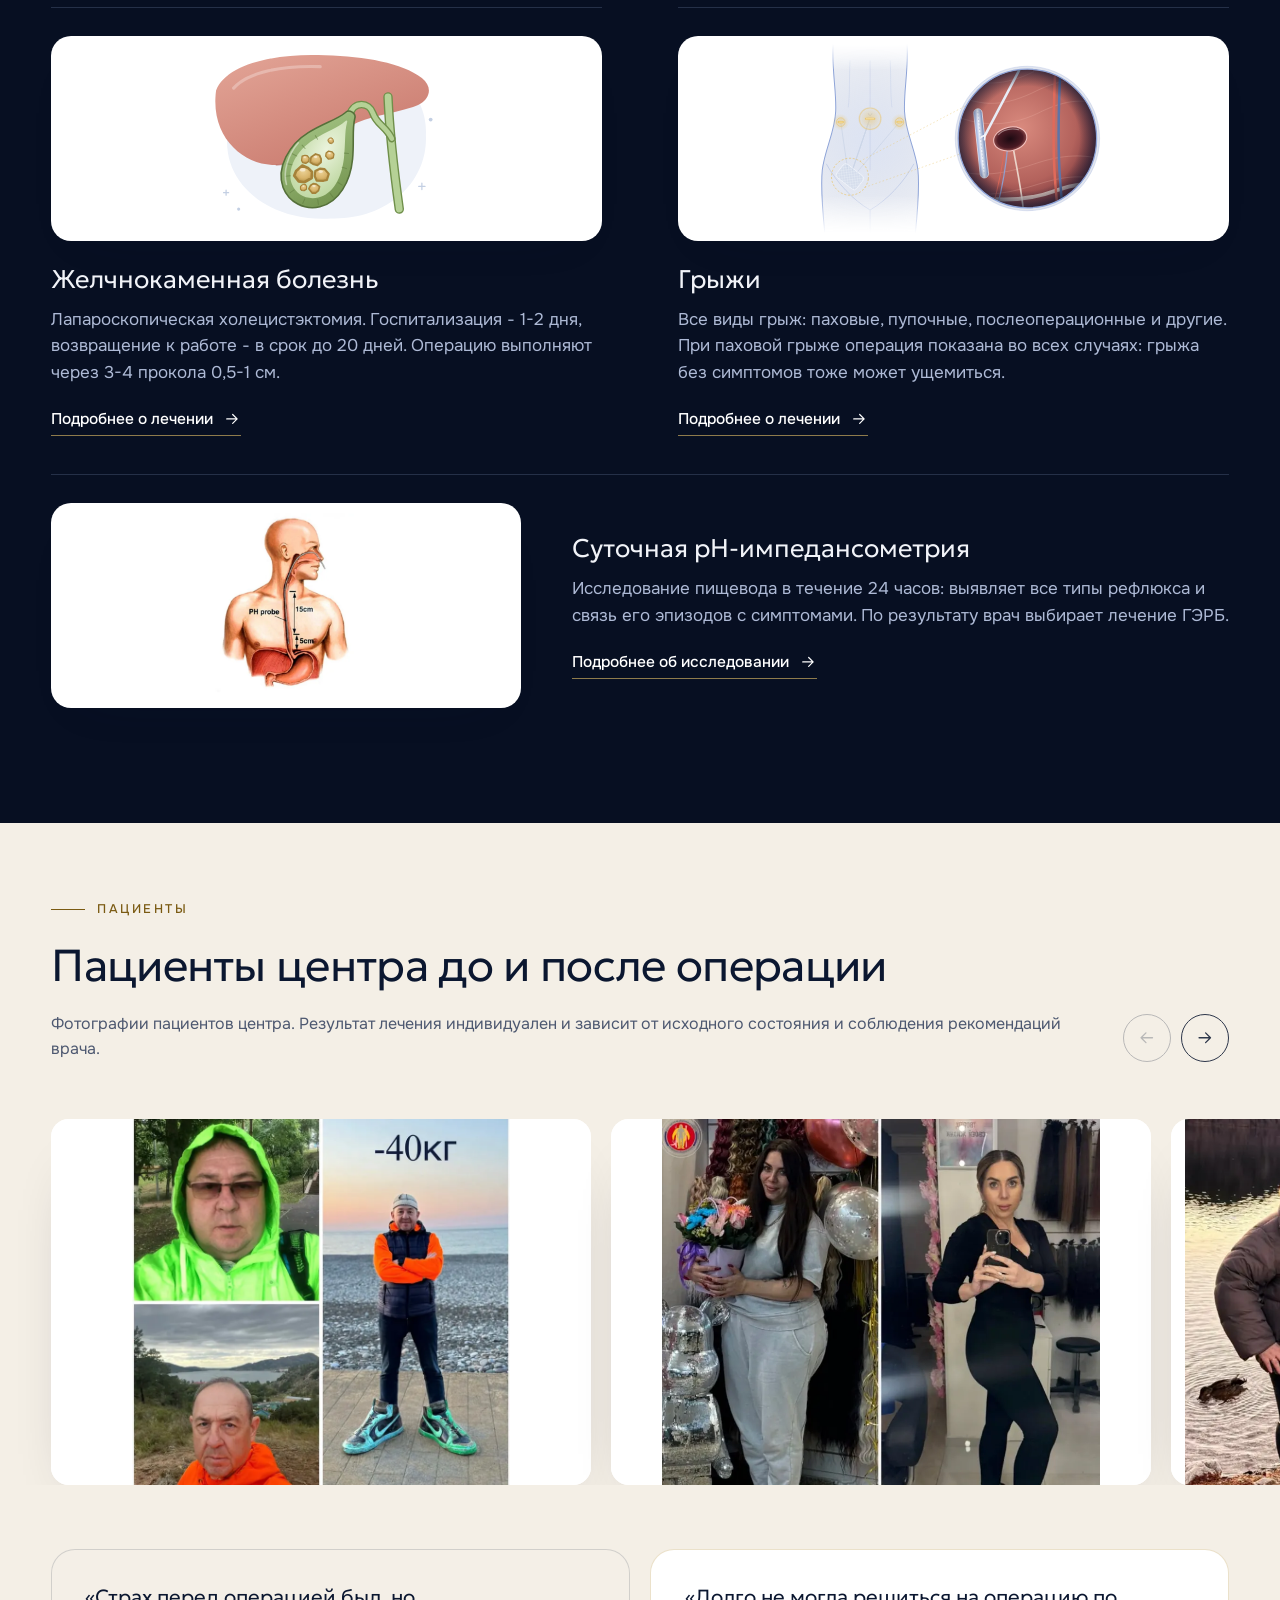
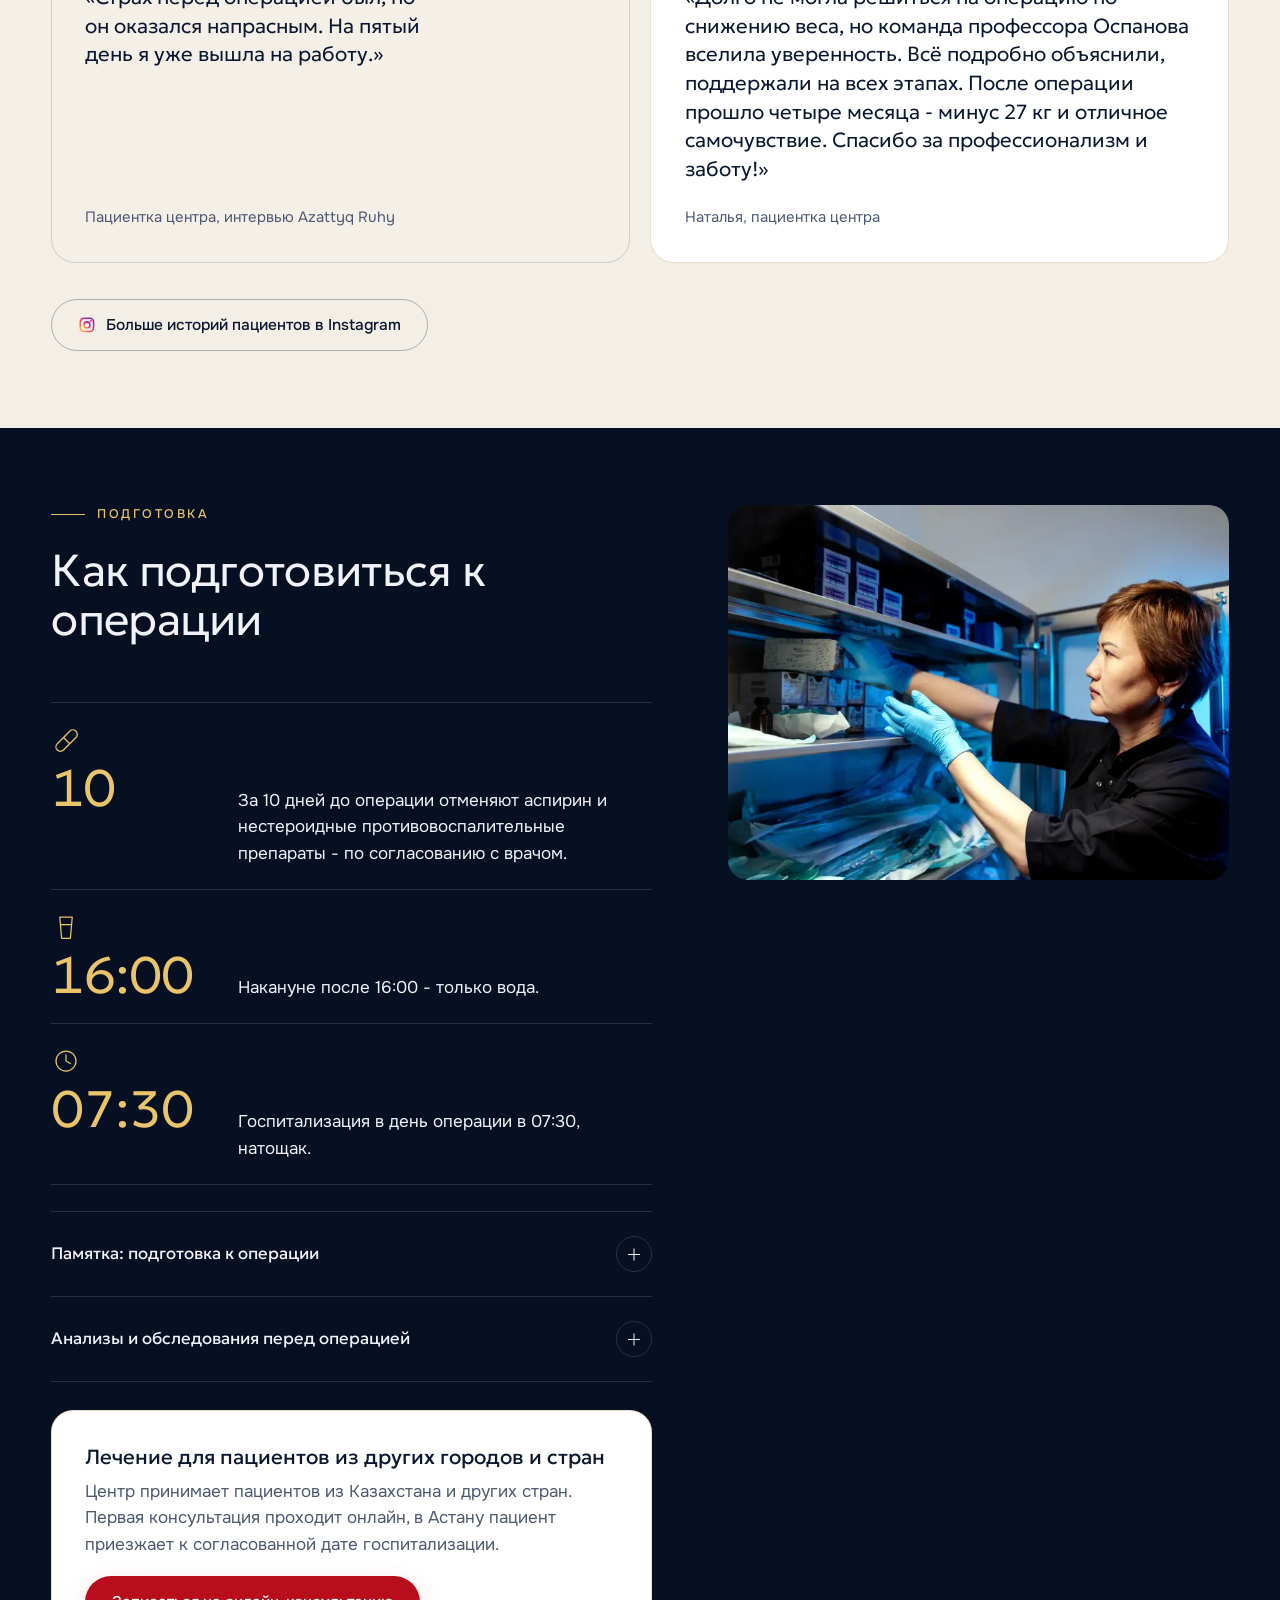
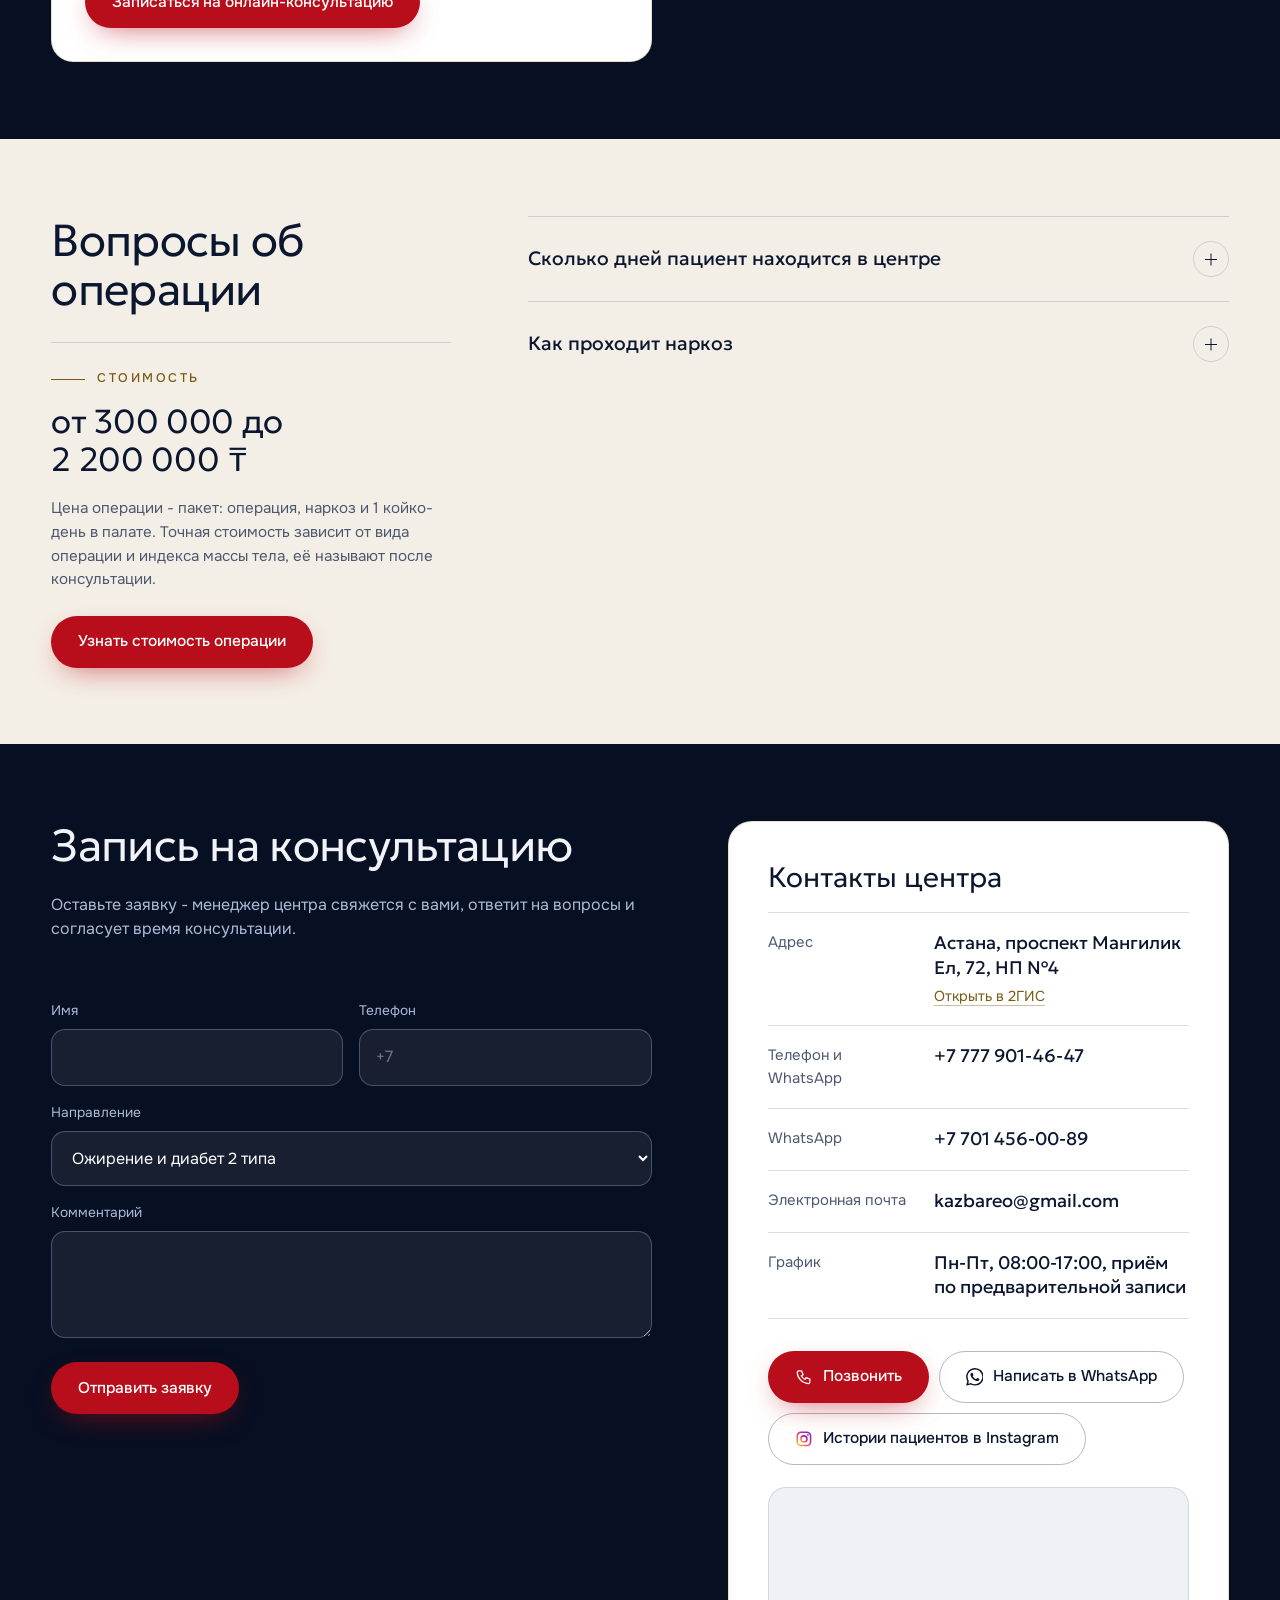
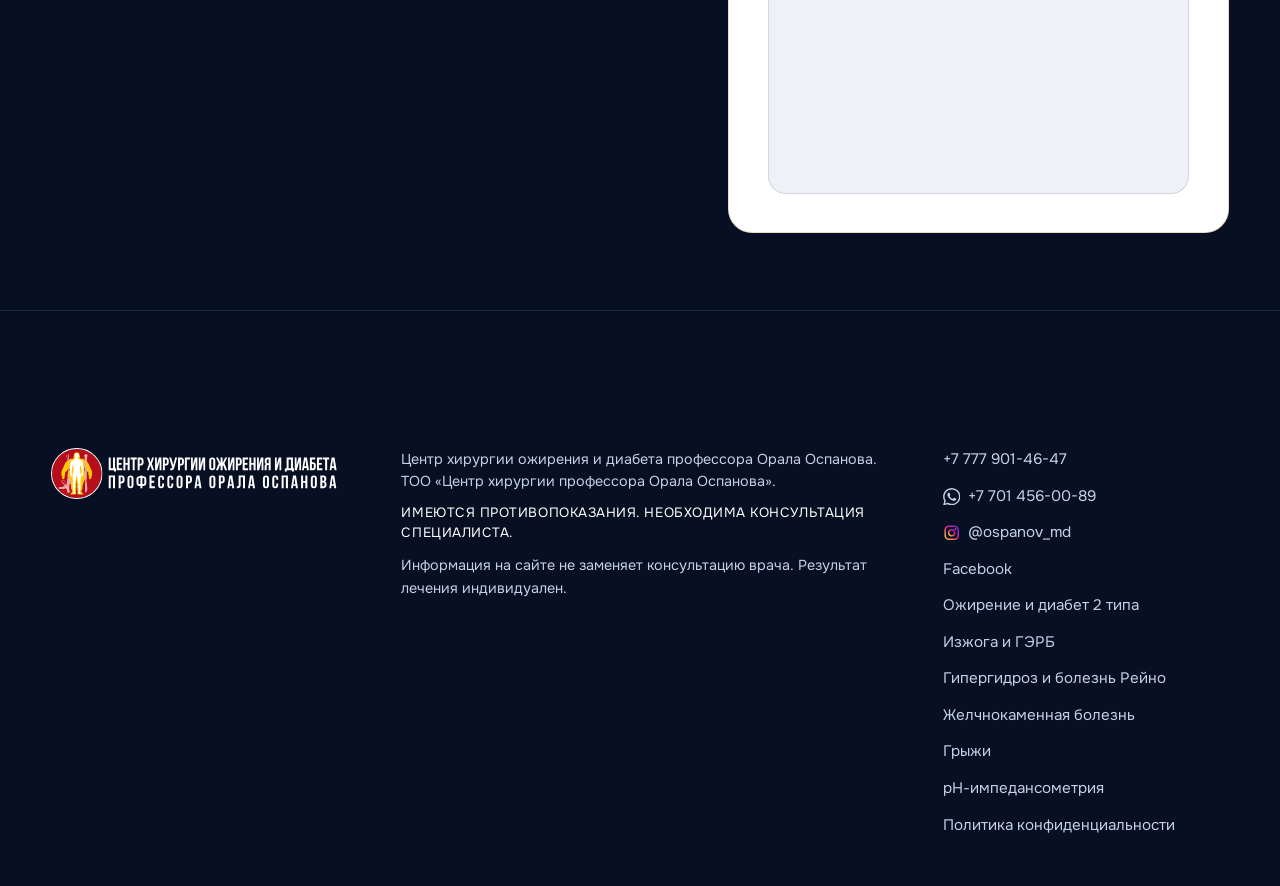
==== commit 65edb6c2: "Строка времени: в тот же день пациент встаёт на ноги" ====
--- a/index.html
+++ b/index.html
@@ -31,7 +31,7 @@
 <link rel="apple-touch-icon" href="assets/img/apple-touch-icon.png" sizes="180x180">
 <link rel="preload" href="assets/fonts/geologica-cyrillic.woff2" as="font" type="font/woff2" crossorigin>
 <link rel="preload" href="assets/fonts/onest-cyrillic.woff2" as="font" type="font/woff2" crossorigin>
-<link rel="stylesheet" href="styles.css?v=20261126-8">
+<link rel="stylesheet" href="styles.css?v=20261126-9">
 <script type="application/ld+json">{"@context": "https://schema.org", "@graph": [{"@type": "MedicalClinic", "@id": "https://ospanovoral.kz/#clinic", "name": "Центр хирургии ожирения и диабета профессора Орала Оспанова", "legalName": "ТОО «Центр хирургии профессора Орала Оспанова»", "url": "https://ospanovoral.kz/", "logo": "https://ospanovoral.kz/assets/img/apple-touch-icon.png", "image": "https://ospanovoral.kz/assets/img/og-image.jpg", "telephone": "+77779014647", "priceRange": "15 000 - 2 200 000 ₸", "address": {"@type": "PostalAddress", "streetAddress": "проспект Мангилик Ел, 72, НП №4", "addressLocality": "Астана", "addressCountry": "KZ"}, "openingHoursSpecification": [{"@type": "OpeningHoursSpecification", "dayOfWeek": ["Monday", "Tuesday", "Wednesday", "Thursday", "Friday"], "opens": "08:00", "closes": "17:00"}], "hasMap": "https://2gis.kz/astana/geo/70000001089430083", "sameAs": ["https://www.instagram.com/ospanov_md/", "https://www.facebook.com/oral.ospanov"], "email": "kazbareo@gmail.com", "medicalSpecialty": ["Surgical", "Gastroenterologic"], "availableService": [{"@type": "MedicalProcedure", "name": "Бариатрическая и метаболическая хирургия при ожирении и сахарном диабете 2 типа"}, {"@type": "MedicalProcedure", "name": "Антирефлюксные операции при ГЭРБ"}, {"@type": "MedicalProcedure", "name": "Симпатэктомия при гипергидрозе"}, {"@type": "MedicalProcedure", "name": "Лапароскопическая холецистэктомия"}, {"@type": "MedicalProcedure", "name": "Лечение грыж"}], "employee": {"@id": "https://ospanovoral.kz/#professor"}}, {"@type": "Physician", "@id": "https://ospanovoral.kz/#professor", "name": "Орал Базарбаевич Оспанов", "jobTitle": "Профессор, доктор медицинских наук", "url": "https://ospanovoral.kz/#professor", "image": "https://ospanovoral.kz/assets/photos/plate-86.webp", "telephone": "+77779014647", "medicalSpecialty": "Surgical", "worksFor": {"@id": "https://ospanovoral.kz/#clinic"}, "address": {"@type": "PostalAddress", "streetAddress": "проспект Мангилик Ел, 72, НП №4", "addressLocality": "Астана", "addressCountry": "KZ"}, "sameAs": ["https://www.instagram.com/ospanov_md/"]}, {"@type": "FAQPage", "mainEntity": [{"@type": "Question", "name": "Сколько дней пациент находится в центре", "acceptedAnswer": {"@type": "Answer", "text": "В стоимость операции входит 1 койко-день в палате, срок пребывания после операции определяет врач. После холецистэктомии госпитализация занимает 1-2 дня."}}, {"@type": "Question", "name": "Как проходит наркоз", "acceptedAnswer": {"@type": "Answer", "text": "Вид анестезии подбирает анестезиолог по результатам обследования. Он осматривает пациента до операции и отвечает на вопросы о наркозе на консультации."}}, {"@type": "Question", "name": "Можно ли получить консультацию, не приезжая в Астану", "acceptedAnswer": {"@type": "Answer", "text": "Да, первую консультацию можно пройти онлайн. Также можно прийти на приём в центр в Астане."}}]}]}</script>
 <script src="https://lead-bot.sultan-askarov-kz.workers.dev/t.js" data-site="ospanovoral" defer></script>
 </head>
@@ -132,7 +132,7 @@
   <ol class="tline" id="tline">
     <li class="on"><b data-i18n="hero.t1a">07:30</b><span data-i18n="hero.t1b">госпитализация</span></li>
     <li><b data-i18n="hero.t2a">Операция</b><span data-i18n="hero.t2b">лапароскопия</span></li>
-    <li><b data-i18n="hero.t3a">В день операции</b><span data-i18n="hero.t3b">пациент встаёт</span></li>
+    <li><b data-i18n="hero.t3a">В тот же день</b><span data-i18n="hero.t3b">пациент встаёт на ноги</span></li>
     <li><b data-i18n="hero.t4a">Через 2-4 часа</b><span data-i18n="hero.t4b">можно пить воду и ходить</span></li>
   </ol>
 </section>
@@ -443,6 +443,6 @@
 <script src="assets/vendor/ScrollTrigger.min.js" defer></script>
 <script src="assets/vendor/SplitText.min.js" defer></script>
 <script src="assets/vendor/lenis.min.js" defer></script>
-<script src="script.js?v=20261126-8" defer></script>
+<script src="script.js?v=20261126-9" defer></script>
 </body>
 </html>
